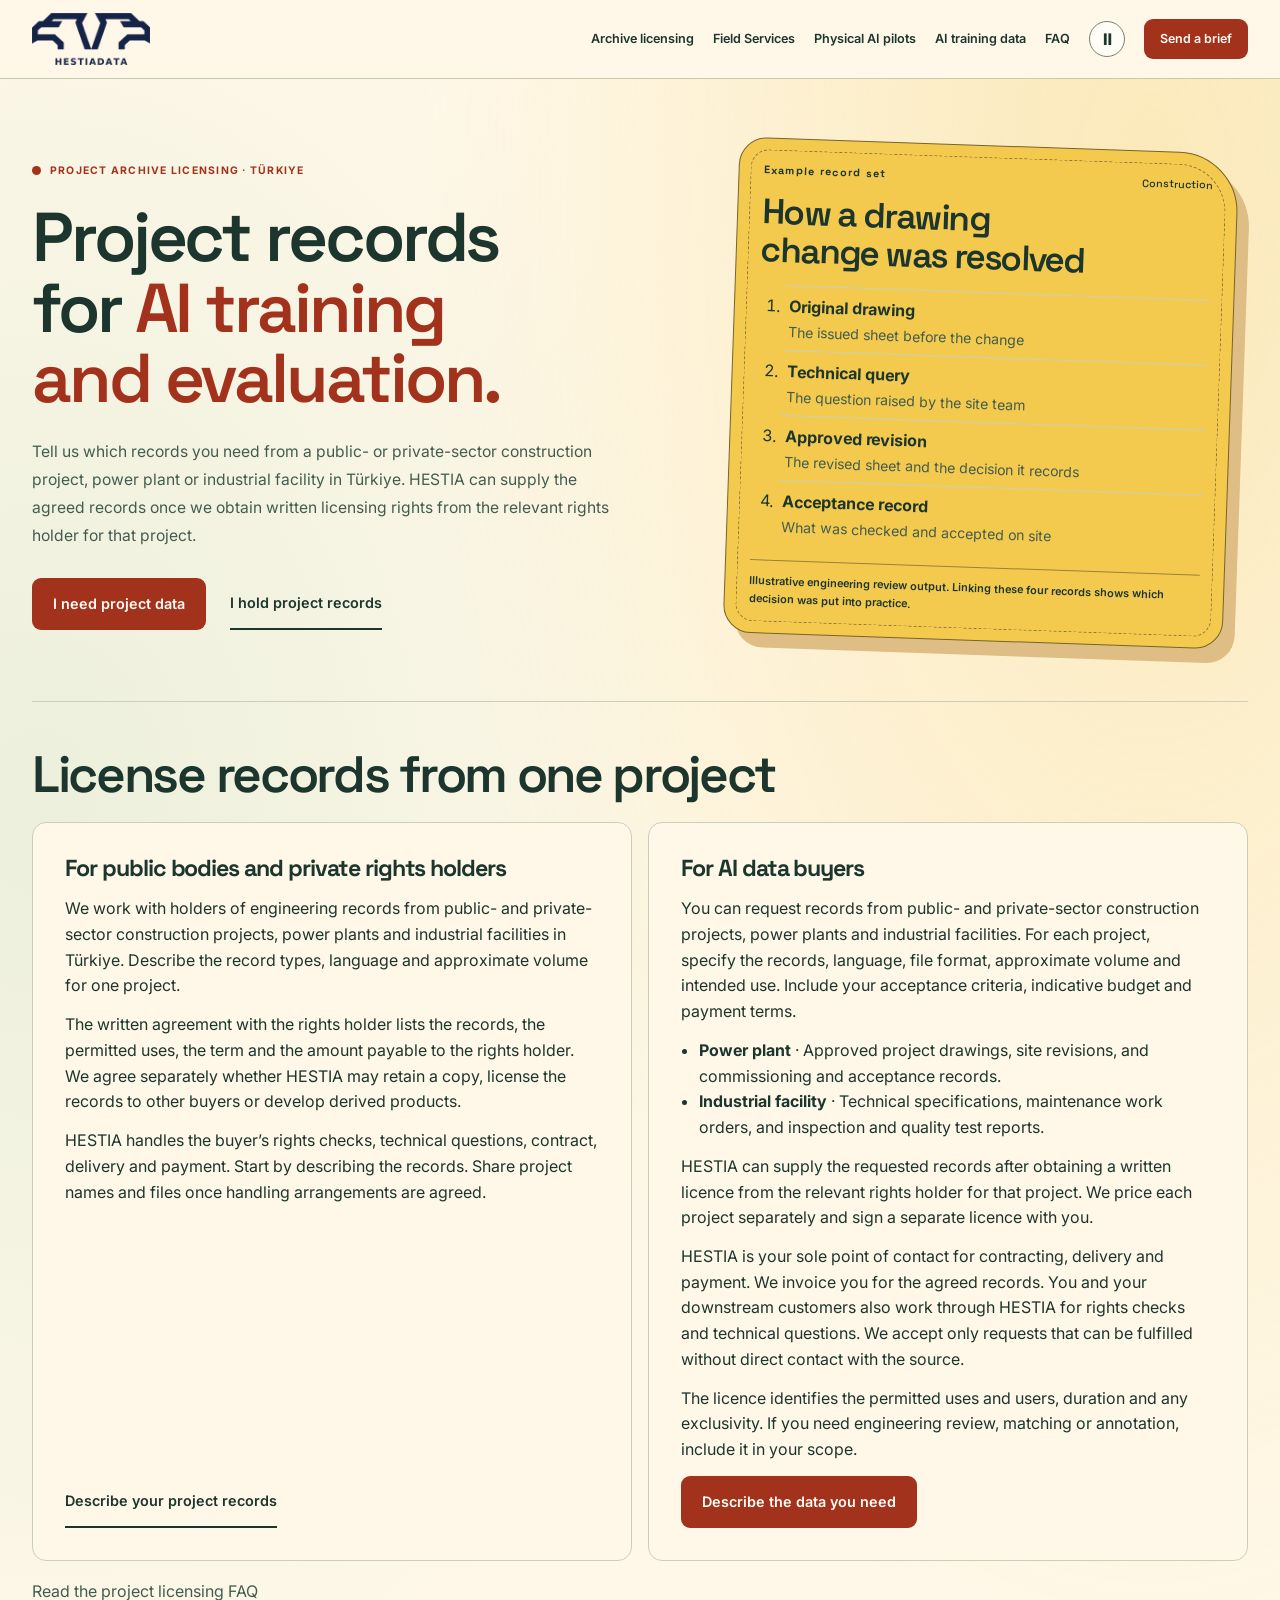
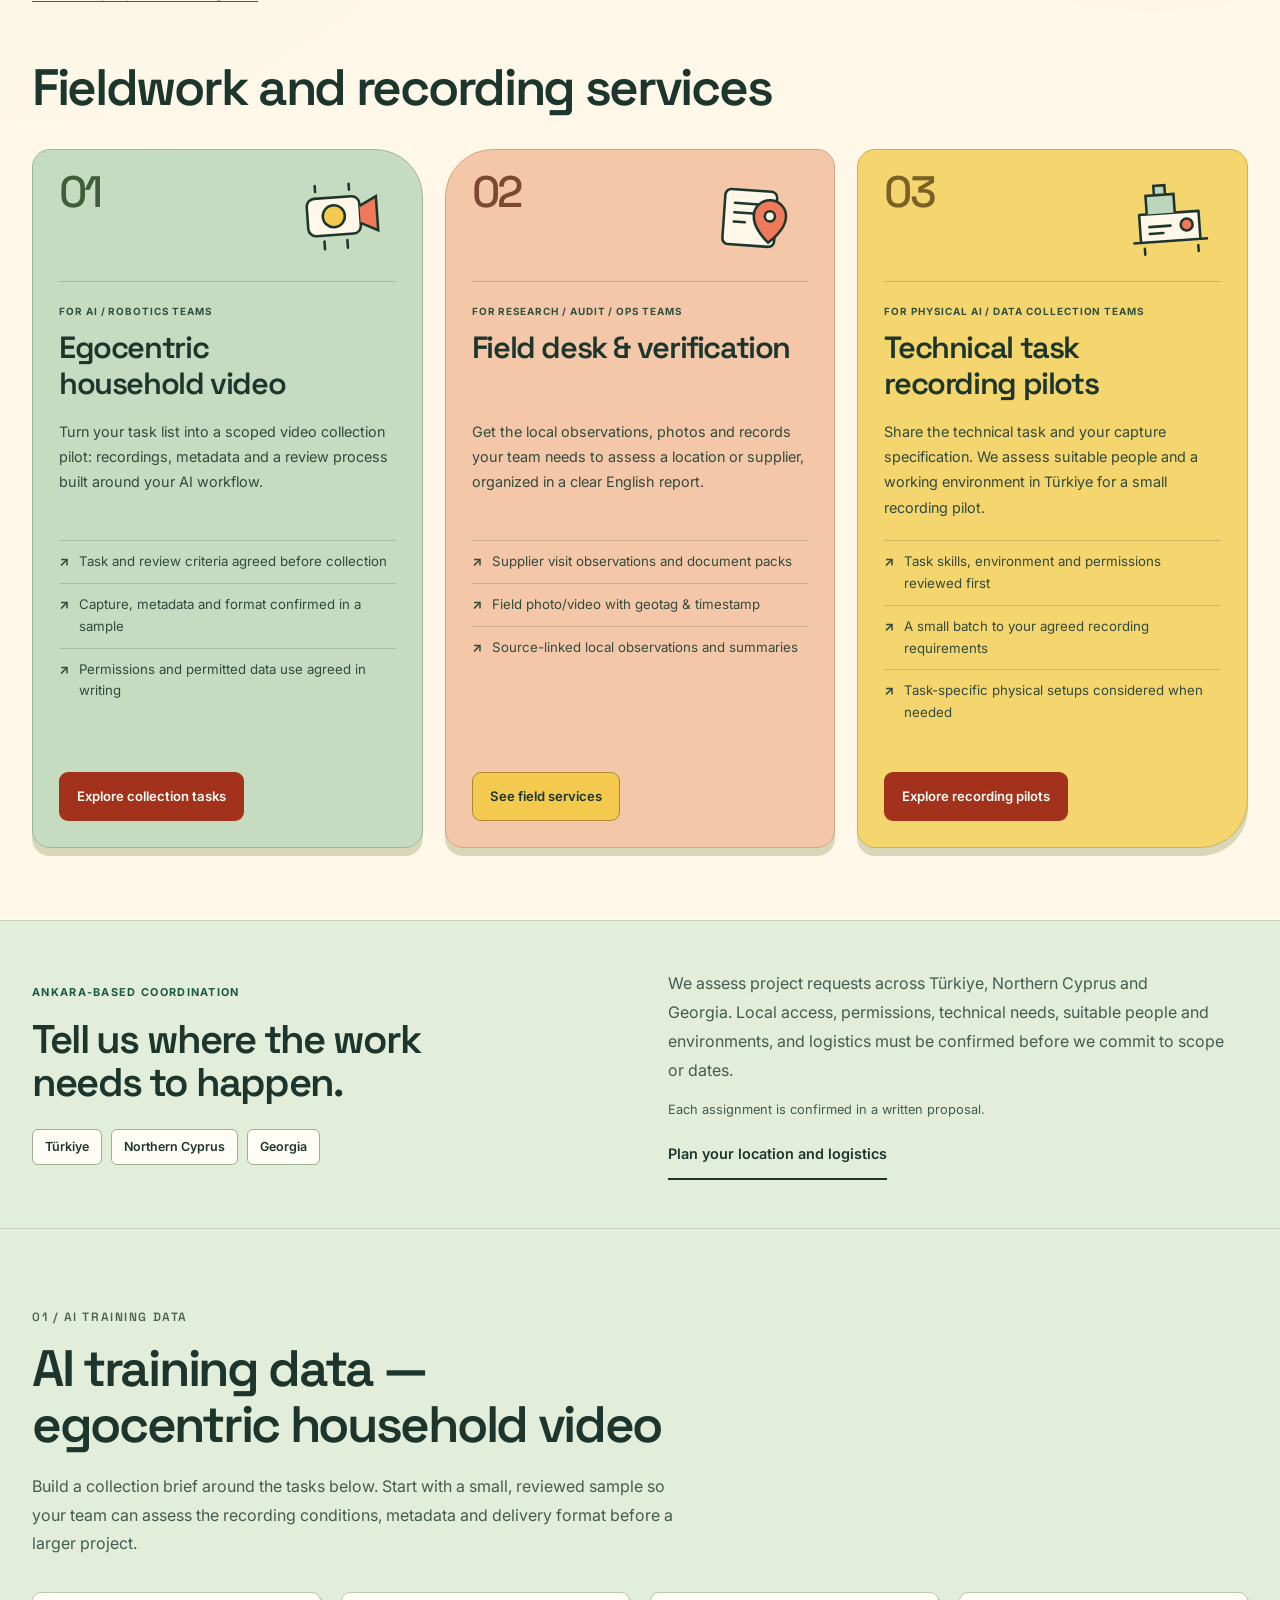
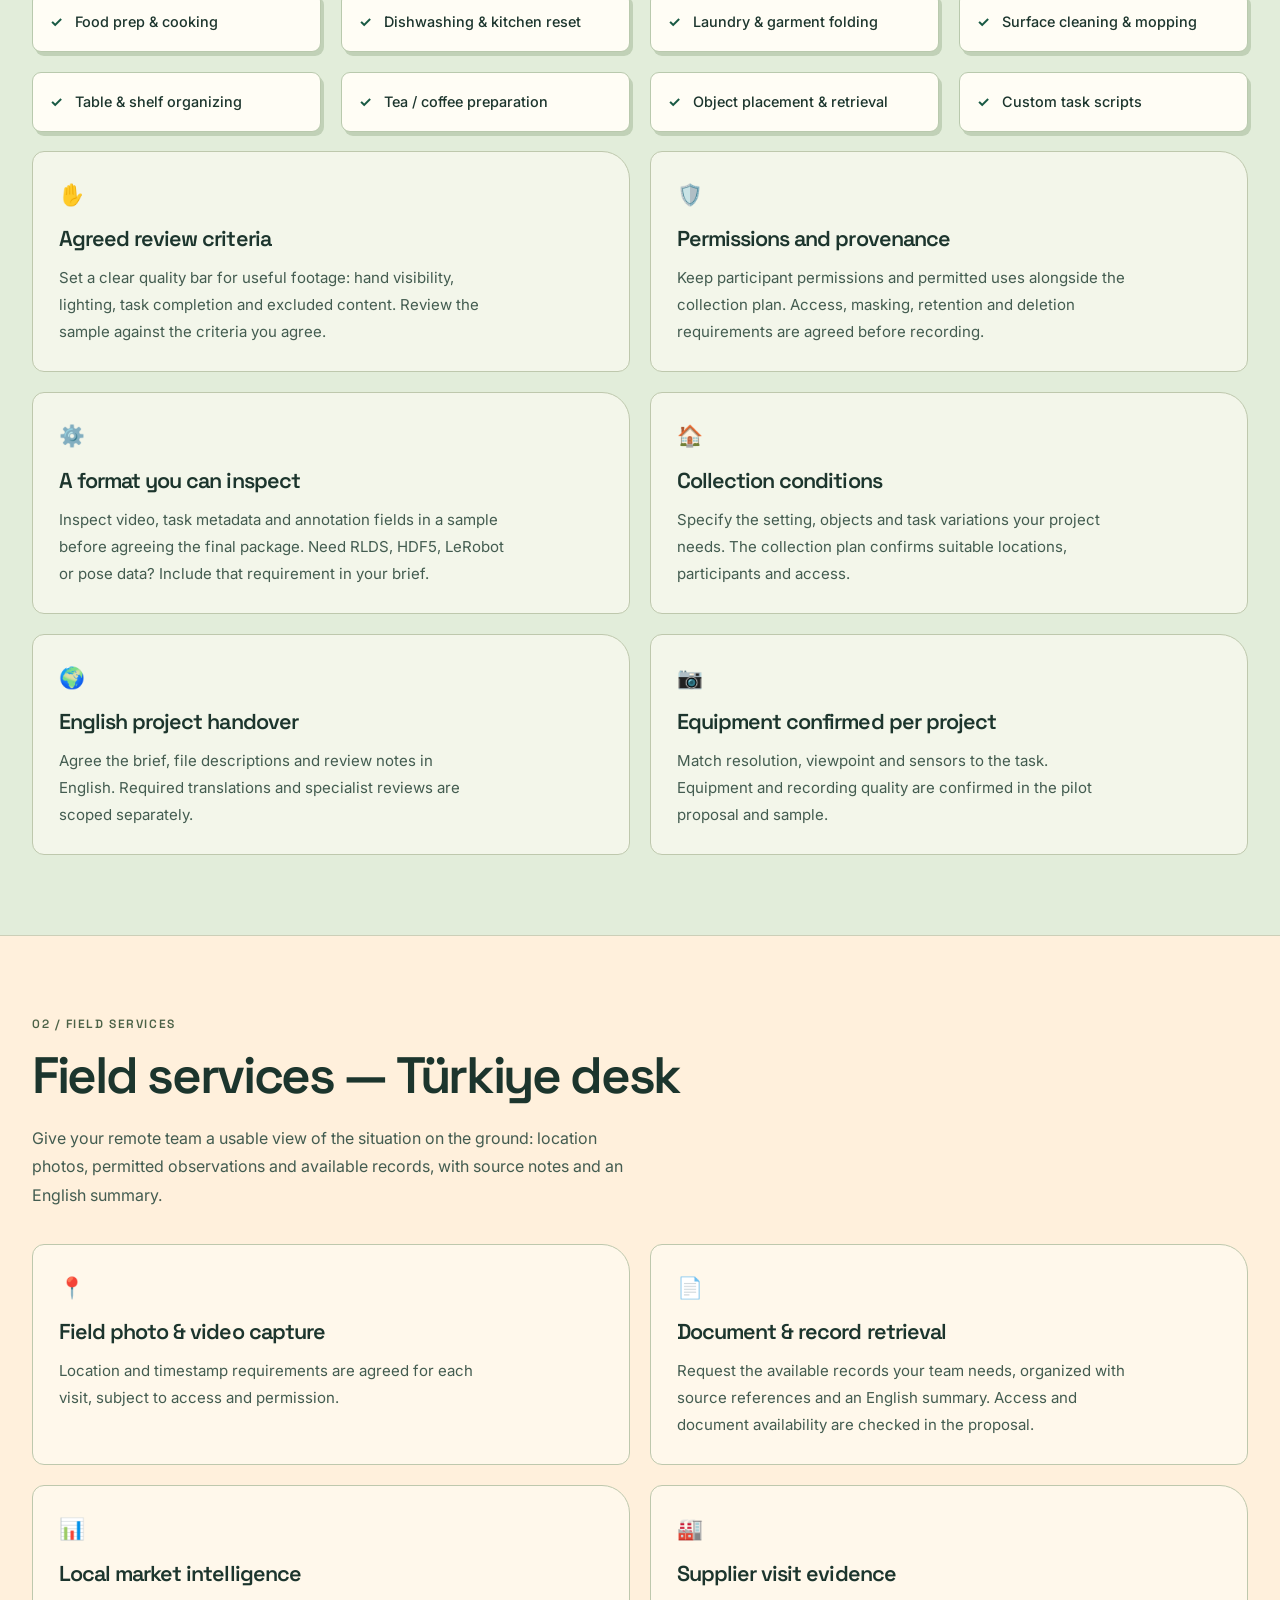
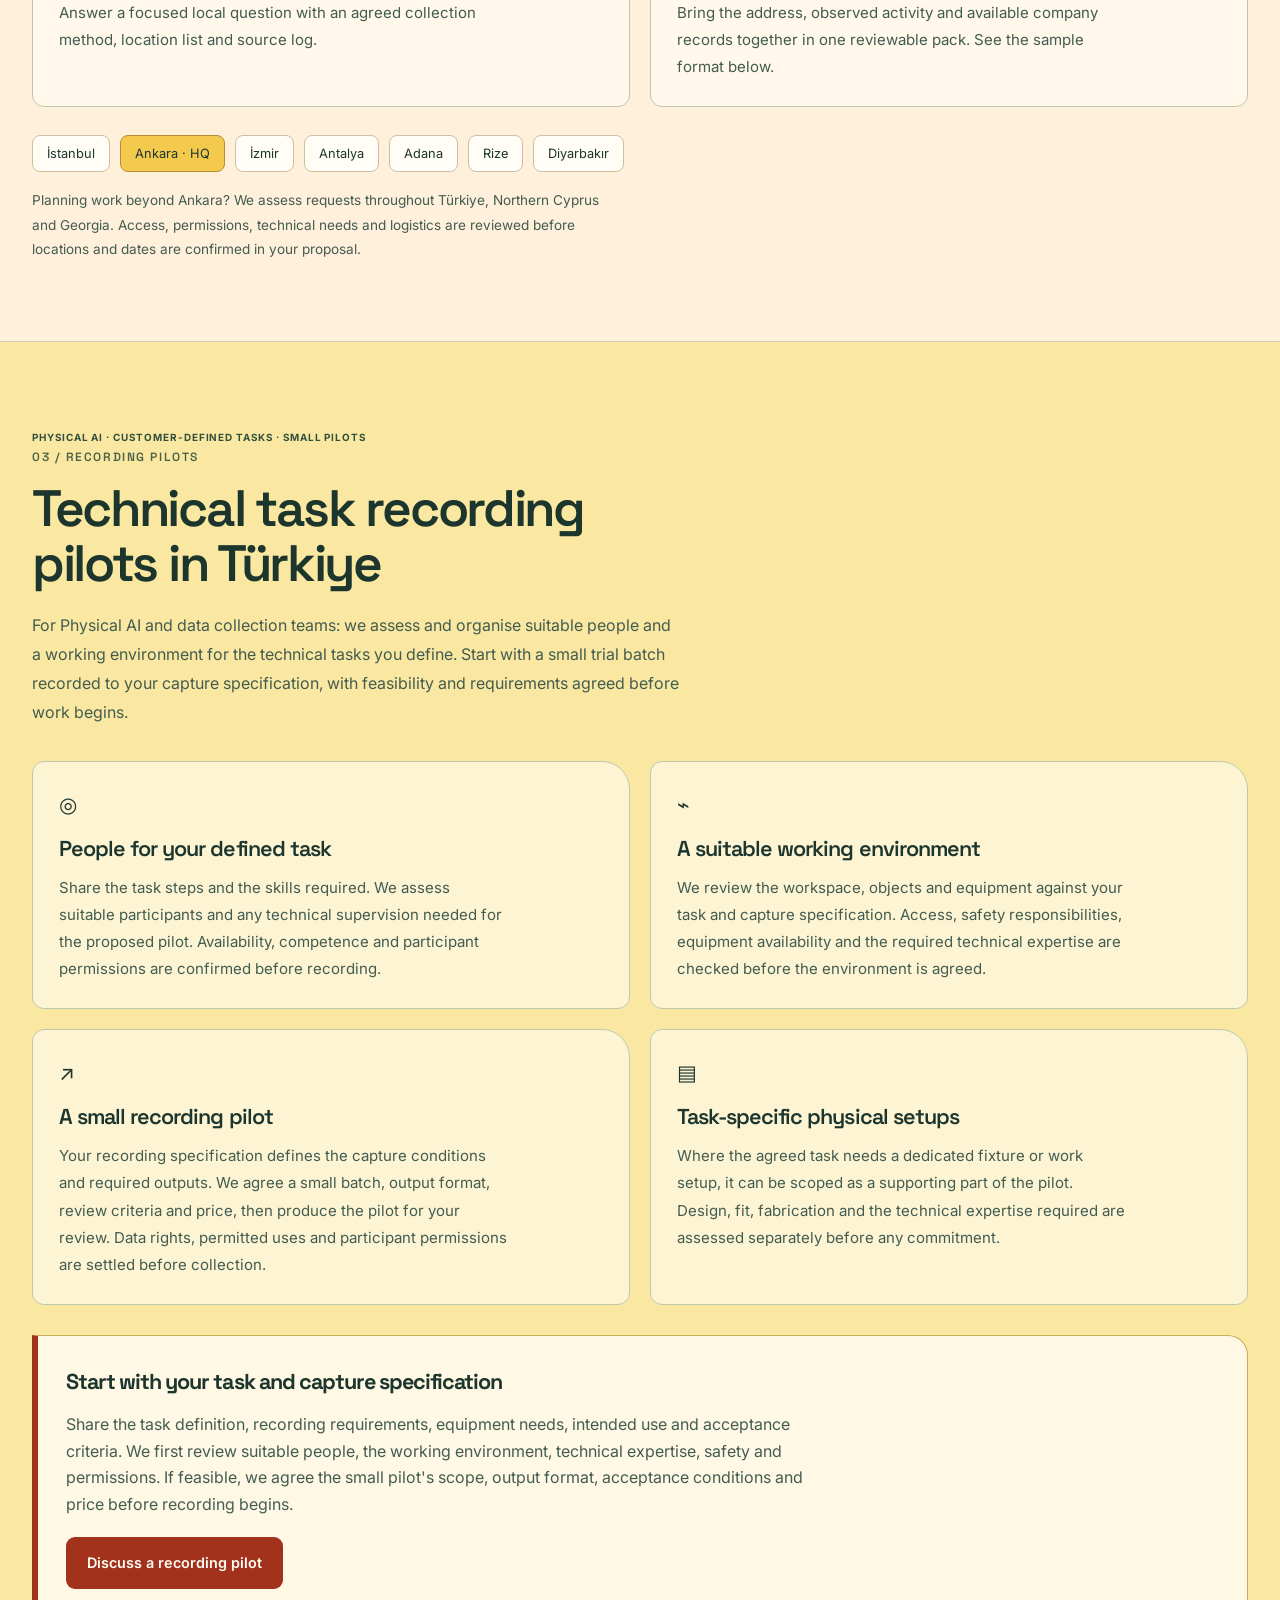
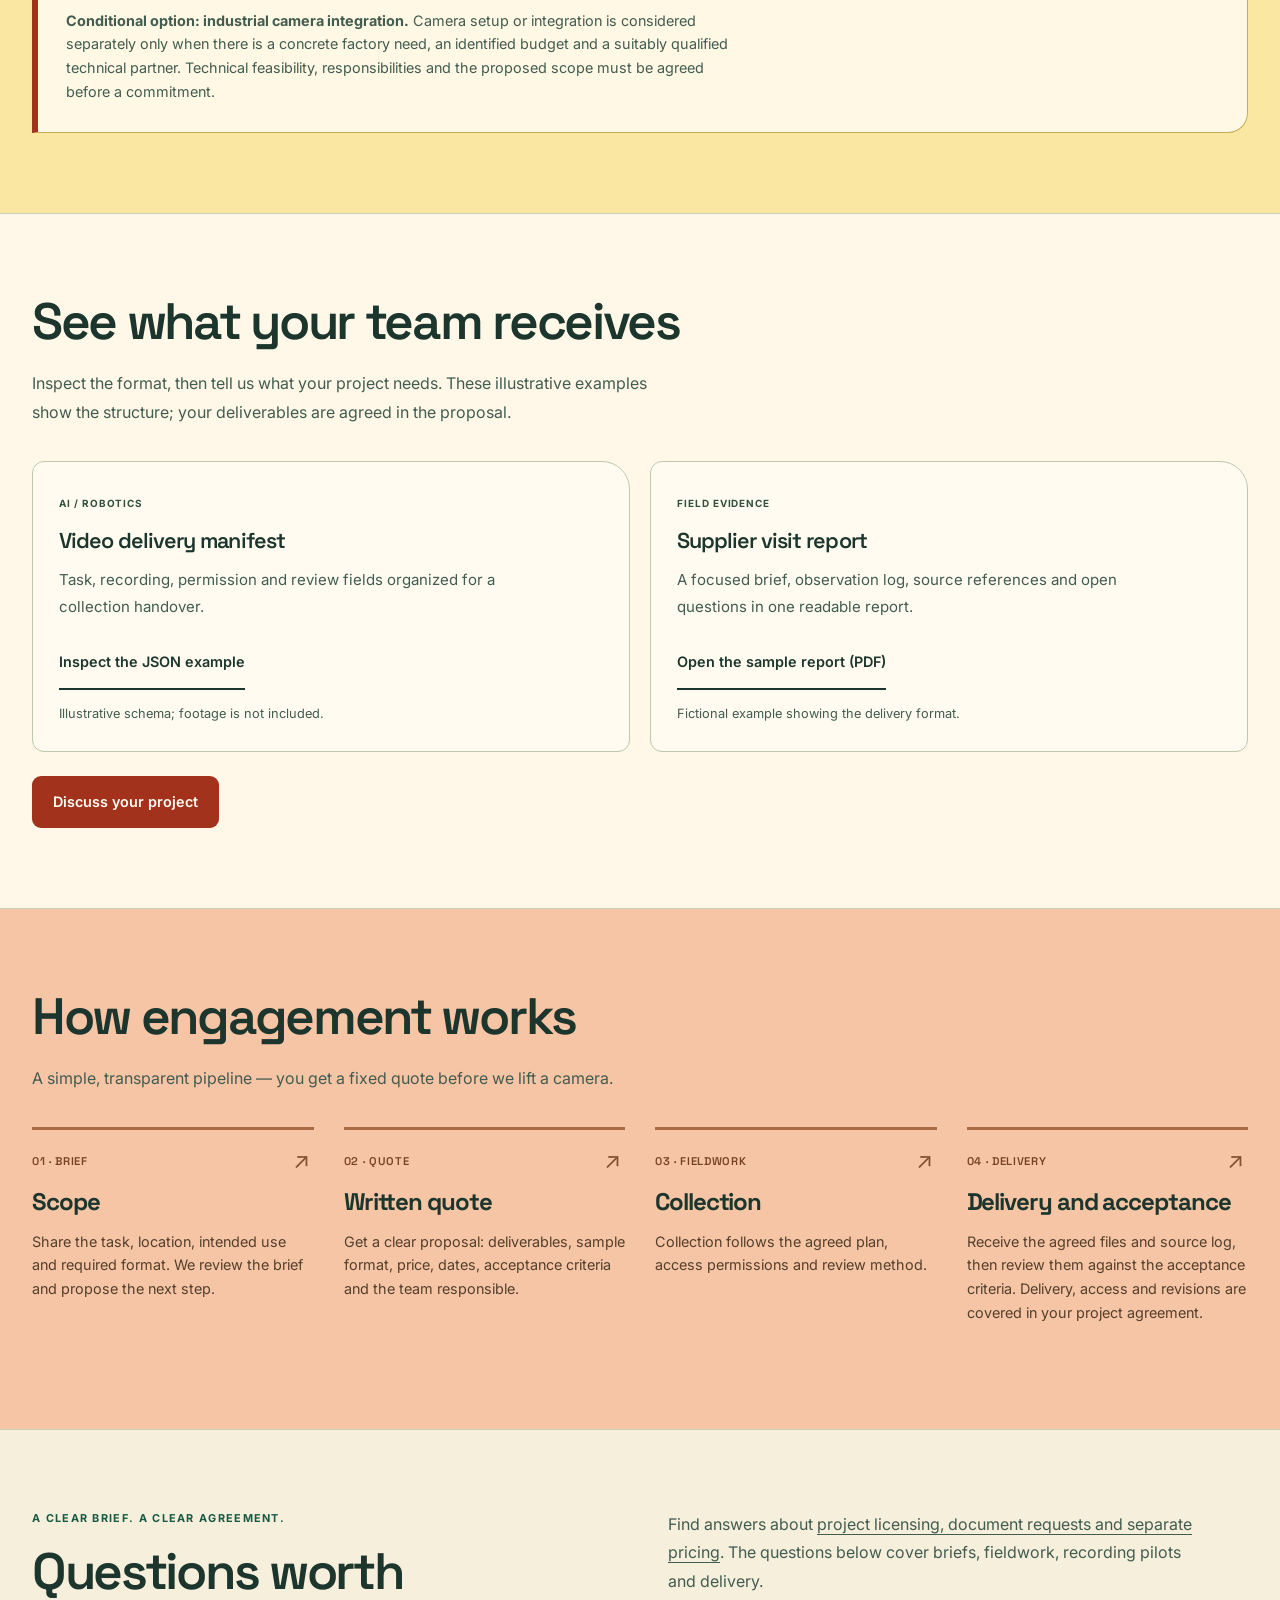
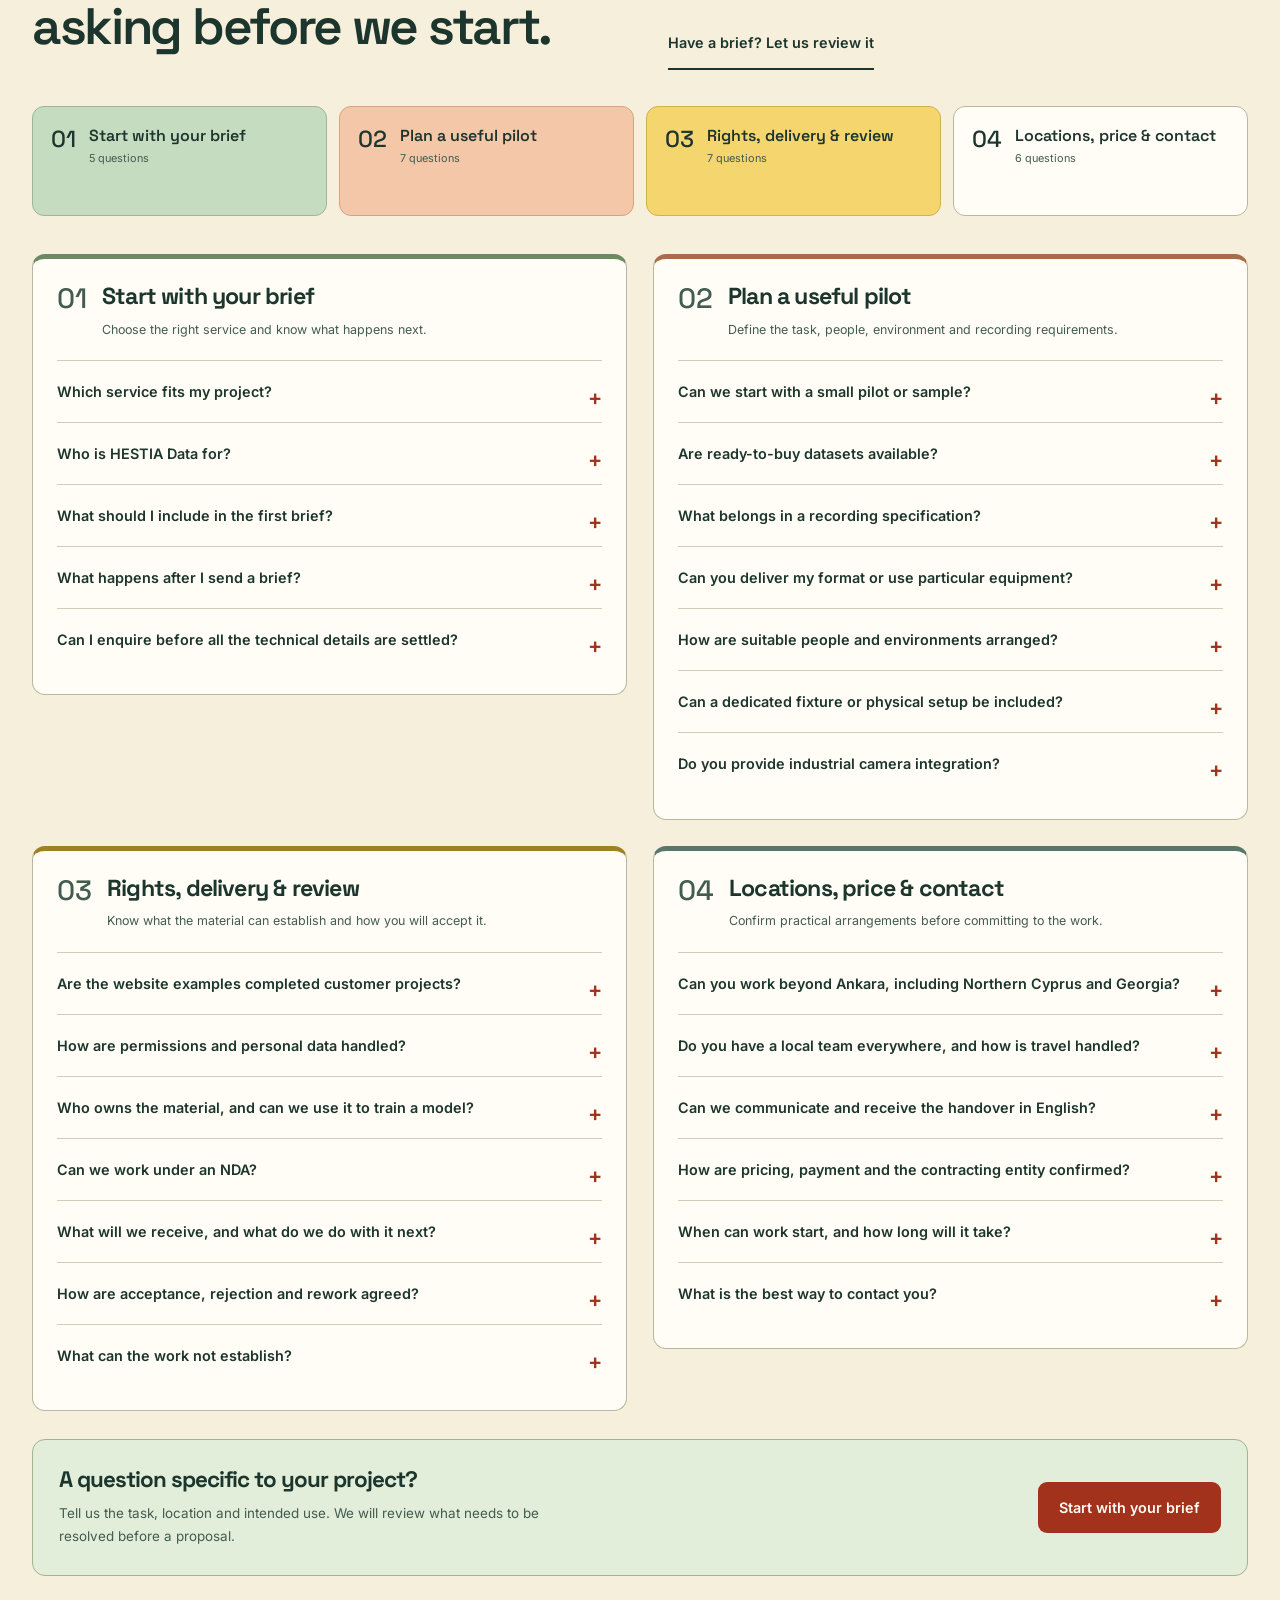
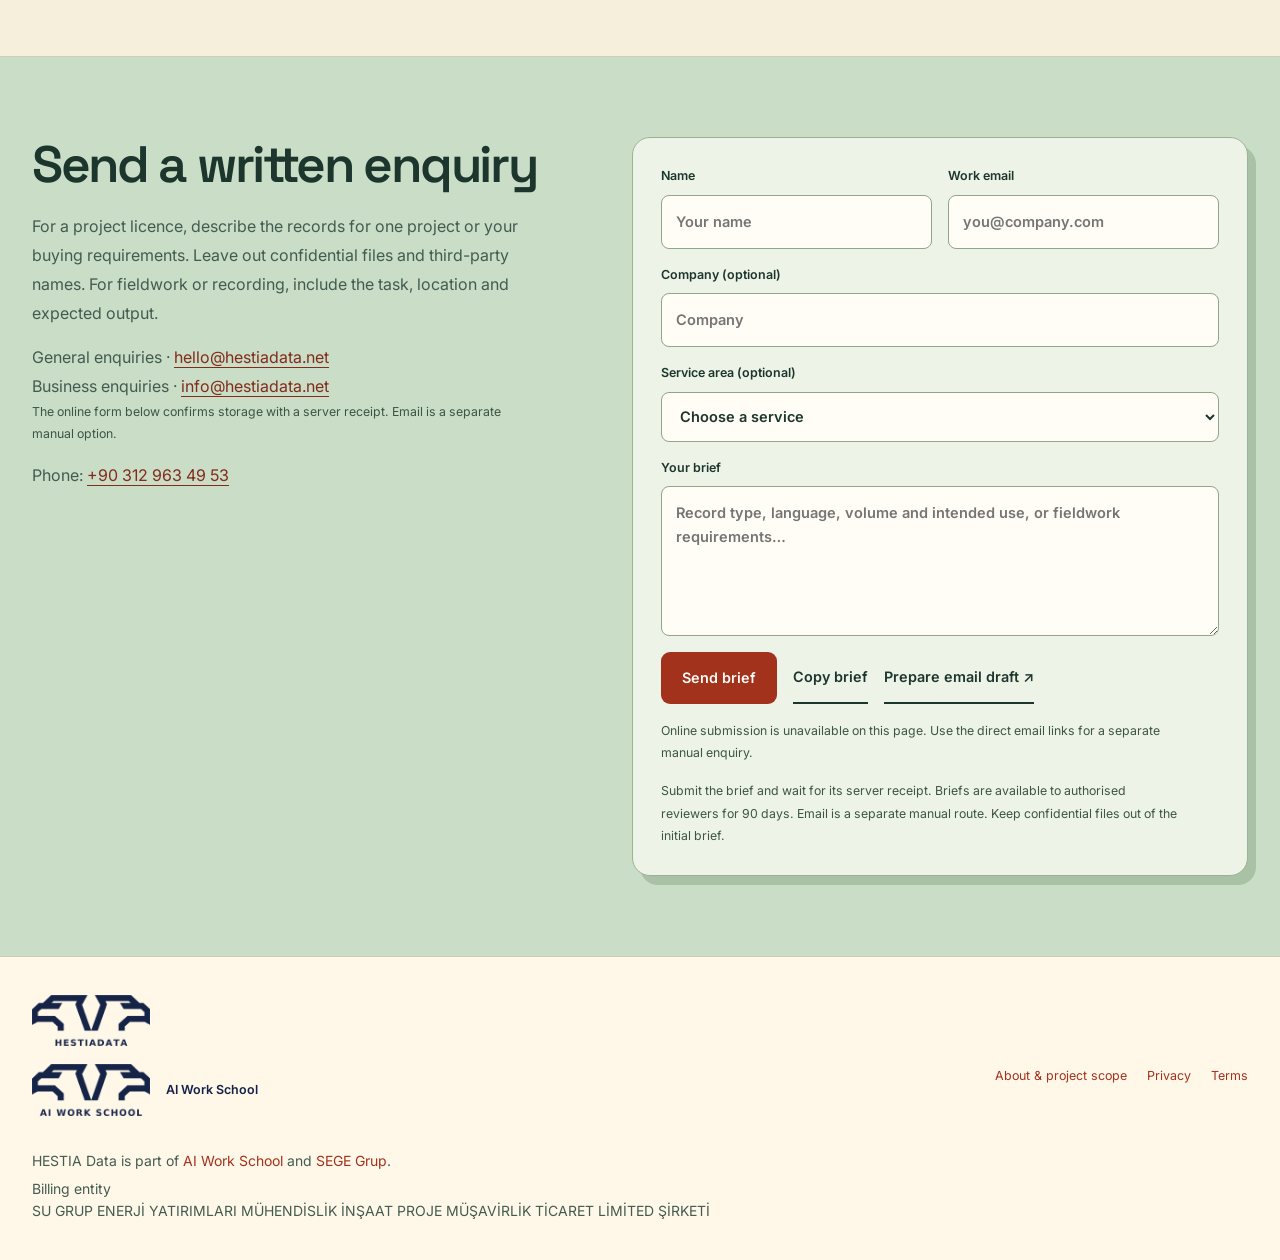
==== index.html @ e5283382 "Make the homepage licensing and form copy English" ====
<!DOCTYPE html>
<html lang="en">
<head>
<meta charset="UTF-8">
<meta name="viewport" content="width=device-width, initial-scale=1.0">
<title>Engineering Project Records in Türkiye | HESTIA Data</title>
<meta name="description" content="Request engineering records from public and private construction projects, power plants and industrial facilities in Türkiye. HESTIA Data secures written rights for each project.">
<link rel="canonical" href="https://hestiadata.net/">
<meta property="og:type" content="website">
<meta property="og:url" content="https://hestiadata.net/">
<meta property="og:title" content="Engineering Project Records in Türkiye | HESTIA Data">
<meta property="og:description" content="Request engineering records from public and private construction projects, power plants and industrial facilities in Türkiye. HESTIA Data secures written rights for each project.">
<script type="application/ld+json">{"@context":"https://schema.org","@graph":[{"@type":"Organization","@id":"https://hestiadata.net/#org","name":"HESTIA Data","url":"https://hestiadata.net/","email":"hello@hestiadata.net","description":"Ankara-based provider of project-specific data licences, field services and data collection."},{"@type":"WebSite","@id":"https://hestiadata.net/#site","url":"https://hestiadata.net/","name":"HESTIA Data","publisher":{"@id":"https://hestiadata.net/#org"}},{"@type":"Service","@id":"https://hestiadata.net/#service-data","name":"Egocentric household video data collection","provider":{"@id":"https://hestiadata.net/#org"},"areaServed":"Türkiye","description":"Custom collection scope for first-person household video. Permissions, equipment, sample format, review criteria, price and delivery are agreed per project."},{"@type":"Service","@id":"https://hestiadata.net/#service-field","name":"Field capture, document retrieval and supplier verification","provider":{"@id":"https://hestiadata.net/#org"},"areaServed":"Türkiye","description":"Scoped field photo and video observations, accessible record retrieval and English source summaries. Location access and deliverables are confirmed per project."},{"@type":"Service","@id":"https://hestiadata.net/#service-physical-ai","name":"Technical task recording pilots for Physical AI","provider":{"@id":"https://hestiadata.net/#org"},"areaServed":"Türkiye","description":"Project-based coordination in Türkiye of suitable people and a working environment for customer-defined technical tasks, followed by a small recording pilot against the customer capture specification. Skills, equipment, technical expertise, participant permissions and data rights are reviewed before agreeing scope, output format, acceptance criteria and price. Task-specific physical setups are supporting options; industrial camera integration is considered separately only with a concrete factory need, budget and a suitably qualified technical partner."},{"@type":"WebPage","@id":"https://hestiadata.net/#page","url":"https://hestiadata.net/","name":"Engineering Project Records in Türkiye | HESTIA Data","about":{"@id":"https://hestiadata.net/#org"},"inLanguage":"en"},{"@type":"Service","@id":"https://hestiadata.net/#archive-licensing","name":"Project-specific licensing of engineering records","provider":{"@id":"https://hestiadata.net/#org"},"description":"HESTIA obtains written rights for specified project records and licenses them directly to buyers. HESTIA handles rights checks, delivery and payment."}]}</script>
<link rel="preconnect" href="https://fonts.googleapis.com">
<link rel="preconnect" href="https://fonts.gstatic.com" crossorigin="">
<link href="https://fonts.googleapis.com/css2?family=Space+Grotesk:wght@400;500;600;700&amp;family=Inter:wght@400;500;600&amp;display=swap" rel="stylesheet">
<link rel="icon" type="image/png" href="/assets/brand/ai-work-school-mark-14825910.png" sizes="any">
<link rel="icon" type="image/png" href="/assets/brand/hestiadata-eagle-white.png" media="(prefers-color-scheme: dark)" sizes="any">
<style>

:root{--bg:#fff8e9;--paper:#fffdf5;--ink:#1c352d;--muted:#435c50;--accent:#a3321d;--coral:#ef795b;--gold:#f3ca4d;--sage:#bed5bd;--line:#cccfb8;--green:#185943;--am:#f3ca4d;--bg2:#fffdf5;--panel:#fffdf5}
*{box-sizing:border-box;margin:0;padding:0}[hidden]{display:none!important}html{scroll-behavior:smooth;scroll-padding-top:110px}body{font-family:Inter,-apple-system,BlinkMacSystemFont,sans-serif;line-height:1.65;background:var(--bg);color:var(--ink);-webkit-font-smoothing:antialiased}h1,h2,h3,.sg{font-family:"Space Grotesk",Inter,sans-serif;letter-spacing:-.045em;text-wrap:balance}p{text-wrap:pretty}a{color:inherit;text-underline-offset:4px}button,input,textarea,select{font:inherit}::selection{background:var(--gold);color:var(--ink)}
.wrap{max-width:1280px;margin-inline:auto;padding-inline:32px}.sr-only{position:absolute;width:1px;height:1px;padding:0;margin:-1px;overflow:hidden;clip:rect(0,0,0,0);white-space:nowrap;border:0}.skip{position:fixed;z-index:80;left:16px;top:-100px;padding:12px 18px;background:var(--ink);color:white}.skip:focus{top:12px}a:focus-visible,button:focus-visible,summary:focus-visible,input:focus-visible,textarea:focus-visible,select:focus-visible{outline:3px solid #185943;outline-offset:5px}
header{position:sticky;top:0;z-index:60;background:#fff8e9;border-bottom:1px solid #c6c9ad}.nav{display:flex;align-items:center;justify-content:space-between;gap:24px;min-height:78px;position:relative}.logo{display:flex;align-items:center;gap:10px;white-space:nowrap;color:var(--ink);font:700 1.15rem "Space Grotesk",sans-serif;letter-spacing:-.04em;text-decoration:none}.logo-mark,.aws-brand i{display:inline-grid;place-items:center;flex-shrink:0;width:32px;height:32px;border-radius:9px;background:var(--coral);color:#3c241d;font:800 17px system-ui;font-style:normal;box-shadow:2px 3px 0 #d3b08c}.nav-links{display:flex;align-items:center;gap:19px}.nav-links>a{font-size:.79rem;font-weight:600;text-decoration:none}.nav-links>a:hover{color:var(--accent)}
.btn{display:inline-flex;align-items:center;justify-content:center;min-height:48px;padding:13px 20px;border:1px solid transparent;border-radius:9px;background:var(--accent);color:var(--paper);font-size:.9rem;font-weight:600;text-decoration:none;cursor:pointer;transition:transform .22s,box-shadow .22s,background .22s}.btn:hover{transform:translateY(-3px);box-shadow:0 5px 0 #d4ad8f;background:#812b1c}.btn:active{transform:translateY(0);box-shadow:none}.btn.ghost{background:transparent;color:var(--ink);padding-inline:0;border:0;border-bottom:2px solid var(--ink);border-radius:0}.btn.ghost:hover{background:transparent;color:var(--accent);box-shadow:none}.btn.am{background:var(--gold);color:var(--ink);border-color:#ac8831}.btn.am:hover{background:#e7bb35}.nav-links .btn{min-height:40px;padding:8px 15px;font-size:.78rem}.motion-toggle{display:inline-grid;place-items:center;width:36px;height:36px;flex-shrink:0;border:1px solid #76816b;border-radius:50%;color:var(--ink);background:var(--paper);font-weight:800;cursor:pointer}.motion-toggle:hover{background:var(--gold)}.motion-toggle:disabled{cursor:default;opacity:.7}
.hero{padding:54px 32px 72px;background:radial-gradient(ellipse at 90% 5%,#f5d27266,transparent 45%),radial-gradient(ellipse at 3% 30%,#c6dec455,transparent 40%);border-top:0}.hero-intro{display:grid;grid-template-columns:1.18fr 1fr;gap:54px;align-items:center}.pill{display:inline-flex;align-items:center;gap:9px;max-width:44ch;font-size:.65rem;letter-spacing:.12em;text-transform:uppercase;font-weight:700;color:var(--accent)}.pill:before{content:"";width:9px;height:9px;flex-shrink:0;border-radius:50%;background:var(--accent)}h1{font-size:clamp(3rem,5.4vw,4.8rem);font-weight:600;line-height:1.02;max-width:15ch;margin:20px 0 24px}h1 span{color:var(--accent)}h1 .unbroken{color:var(--ink);white-space:nowrap}.lead{max-width:60ch;font-size:.98rem;line-height:1.8;color:var(--muted)}.cta{display:flex;align-items:center;flex-wrap:wrap;gap:24px;margin-top:28px}
.work-map{position:relative;isolation:isolate;max-width:500px;width:100%;margin:12px auto;background:var(--gold);border:1.5px solid #79632c;border-radius:28px 60px 28px 28px;padding:24px;box-shadow:12px 14px 0 #debe85;transform:rotate(2deg)}.work-map:before{content:"";position:absolute;inset:11px;border:1px dashed #8e783f;border-radius:18px 48px 18px 18px;pointer-events:none}.map-heading{position:relative;font:700 .67rem "Space Grotesk",sans-serif;letter-spacing:.12em;display:flex;justify-content:space-between;gap:12px;margin-bottom:16px}.map-heading span:last-child{font-weight:500;letter-spacing:0}.map-canvas{position:relative;min-height:296px;display:grid;grid-template-columns:1fr 1fr;gap:12px;align-items:center;padding:8px 0}.map-ticket{position:relative;z-index:2;border:1.5px solid var(--ink);border-radius:12px;background:var(--paper);padding:16px;box-shadow:4px 5px 0 #bc9d45;transform-origin:center}.map-ticket svg{display:block;width:100%;height:69px;color:var(--ink);margin-bottom:10px}.map-ticket b{display:block;font:600 1rem "Space Grotesk",sans-serif;letter-spacing:-.03em}.map-ticket small{font-size:.65rem;color:var(--muted)}.map-ticket.capture{background:#d9e9d2;animation:ticket-sway 5.5s ease-in-out infinite}.map-ticket.field{background:#f9c5a8;animation:ticket-sway 5.5s 1s ease-in-out infinite}.map-ticket.pilot{grid-column:1/-1;display:flex;align-items:center;gap:20px;background:#fffaf0;animation:ticket-sway 5.5s 2s ease-in-out infinite}.map-ticket.pilot svg{width:88px;flex-shrink:0;height:56px;margin:0}.map-connector{position:absolute;inset:20px 0;width:100%;height:220px;z-index:1;color:#715a25}.map-dot{position:absolute;z-index:3;width:12px;height:12px;border:2px solid var(--ink);border-radius:50%;background:#ed7356;left:calc(50% - 6px);top:44%;animation:brief-travel 4s cubic-bezier(.65,0,.35,1) infinite}.map-caption{position:relative;margin-top:15px;padding-top:12px;border-top:1px solid #9b813d;display:flex;justify-content:space-between;gap:12px;font-size:.68rem;font-weight:600}.map-caption span:last-child{font-weight:400}
.stats{display:grid;grid-template-columns:repeat(4,1fr);gap:0;margin-top:56px;border:1px solid #c8c6a6;border-radius:12px;background:#fffdf5b3}.stat{padding:18px 20px}.stat:not(:first-child){border-left:1px solid #c8c6a6}.stat b{display:block;font:600 1.25rem "Space Grotesk",sans-serif;letter-spacing:-.035em}.stat small{font-size:.72rem;color:var(--muted)}.split{display:grid;grid-template-columns:repeat(3,minmax(0,1fr));gap:22px;margin-top:34px}.offer{display:flex;flex-direction:column;position:relative;background:#c5dcc0;border:1px solid #9eb695;padding:26px;border-radius:18px 48px 18px 18px;box-shadow:0 8px 0 #d9d7b9;transition:transform .3s,box-shadow .3s}.offer:nth-child(2){background:#f5c7a9;border-color:#d3a485;border-radius:48px 18px 18px 18px}.offer.physical{background:#f4d56e;border-color:#d1b04f;border-radius:18px 18px 48px 18px}.offer:hover{transform:translateY(-6px);box-shadow:0 14px 0 #d9d7b9}.offer-art{height:112px;position:relative;display:flex;align-items:center;justify-content:space-between;margin:-6px 0 22px;border-bottom:1px solid #56754d55;padding-bottom:16px}.offer-art svg{width:102px;height:86px;color:var(--ink);transform:rotate(-4deg);transition:transform .4s}.offer:nth-child(2) .offer-art svg{transform:rotate(4deg)}.offer:hover .offer-art svg{transform:rotate(0) translateY(-3px)}.offer-number{align-self:flex-start;font:500 2.75rem/1 "Space Grotesk",sans-serif;letter-spacing:-.06em;color:#3d5e36}.offer:nth-child(2) .offer-number{color:#7c4930}.offer.physical .offer-number{color:#796127}.tag{font-size:.62rem;font-weight:700;letter-spacing:.095em;line-height:1.6;text-transform:uppercase;color:#304f3d}.offer h3{font-size:clamp(1.6rem,2.4vw,2rem);font-weight:600;line-height:1.15;margin:10px 0 18px;min-height:2.3em}.offer p{color:#304b3c;font-size:.9rem;line-height:1.75}.offer ul{list-style:none;margin:20px 0 18px}.offer li{position:relative;border-top:1px solid #52734d44;padding:10px 0 10px 20px;font-size:.83rem;color:#304b3c}.offer li:before{content:"↗";position:absolute;left:0;font-weight:700}.offer p:last-child{margin-top:auto!important;padding-top:20px}.offer .btn{min-height:46px;font-size:.82rem;padding:12px 17px}
section{position:relative;padding:80px 0;border-top:1px solid var(--line)}h2{font-size:clamp(2.05rem,4.3vw,3.2rem);line-height:1.08;font-weight:600;max-width:26ch;margin-bottom:20px}.sub{max-width:65ch;font-size:1rem;line-height:1.8;color:var(--muted)}#ai-data{background:#e2edda}#field{background:#fff0dc}#physical-ai{background:#fae8a2}#samples{background:#fff8e9}#process{background:#f6c5a5}#faq{background:#f5efdc}#contact{background:#c9ddc7}#ai-data h2:before,#field h2:before,#physical-ai h2:before{display:block;font:600 .75rem "Space Grotesk",sans-serif;letter-spacing:.13em;margin-bottom:16px;color:#4c6247}#ai-data h2:before{content:"01 / AI TRAINING DATA"}#field h2:before{content:"02 / FIELD SERVICES"}#physical-ai h2:before{content:"03 / RECORDING PILOTS"}.grid{display:grid;gap:20px;margin-top:34px}.g2{grid-template-columns:repeat(2,minmax(0,1fr))}.g3{grid-template-columns:repeat(2,minmax(0,1fr))}.g4{grid-template-columns:repeat(4,minmax(0,1fr))}.task{display:flex;align-items:center;gap:12px;background:#fffdf5;border:1px solid #b9c9ad;border-radius:9px;padding:17px;font-weight:500;font-size:.9rem;box-shadow:3px 4px 0 #c1d1b7}.task:before{content:"✓";color:var(--green);font-weight:700}.card{padding:26px;background:#fffdf599;border:1px solid #bec8ad;border-radius:12px 28px 12px 12px}.card h3{font-size:1.35rem;font-weight:600;line-height:1.2;margin:14px 0 12px}.card p{max-width:50ch;font-size:.94rem;line-height:1.8;color:var(--muted)}.ico{font-size:1.3rem}.cities{display:flex;flex-wrap:wrap;gap:10px;margin-top:28px}.city{padding:7px 14px;background:#fffdf5;border:1px solid #cfbfa1;border-radius:8px;font-size:.8rem}.city:nth-child(2){background:var(--gold);border-color:#b58d32}.physical-scope{padding:28px;margin-top:30px;border:1px solid #c7ac59;border-left:6px solid var(--accent);background:#fff8e5;border-radius:0 20px 20px 0}.physical-scope h3{font-size:1.35rem;margin-bottom:12px}.physical-scope p{max-width:75ch;color:var(--muted)}.physical-scope .btn{margin-top:20px}.step{position:relative;border-top:3px solid #aa6a43;padding:24px 0}.step:after{content:"↗";position:absolute;right:4px;top:12px;font-size:1.4rem;color:#825333}.step .n{font:600 .7rem "Space Grotesk",sans-serif;letter-spacing:.06em;color:#774128}.step h3{font-size:1.5rem;margin:14px 0 8px}.step p{font-size:.9rem;color:#543f2c}.steps{gap:30px}details{border-top:1px solid #c8c2a7;background:transparent}summary{position:relative;cursor:pointer;padding:25px 32px 25px 0;font-size:1.05rem;font-weight:600;list-style:none}summary:after{content:"+";position:absolute;right:0;font-size:1.35rem;color:var(--accent)}details[open] summary:after{content:"−"}details p{max-width:70ch;padding:0 20px 25px 0;font-size:.95rem;line-height:1.8;color:var(--muted)}details[open]{background:#fffbef}
.contact-layout{display:grid;grid-template-columns:1fr 1.15fr;gap:64px}.contact-layout h2{max-width:16ch}form{display:grid;gap:16px;padding:28px;border:1px solid #9bb296;border-radius:18px;background:#eef3e7;box-shadow:8px 9px 0 #a9c1a5;min-width:0}.row{display:grid;grid-template-columns:1fr 1fr;gap:16px}label{display:grid;gap:8px;font-size:.78rem;font-weight:600;min-width:0}input,textarea,select{width:100%;min-width:0;border:1px solid #8fa68a;border-radius:8px;padding:14px;background:var(--paper);color:var(--ink);font-size:.91rem}textarea{resize:vertical}select{min-height:48px}.hero-actions{display:flex;gap:16px;align-items:center;flex-wrap:wrap}.form-note{font-size:.77rem;line-height:1.8;color:#3c5643;max-width:65ch}#contact a{color:#842b1b!important;overflow-wrap:anywhere}#contact .btn{color:var(--paper)!important}#contact .btn.ghost{color:var(--ink)!important}footer{border-top:1px solid var(--line);padding:38px 0;background:var(--bg);font-size:.78rem;line-height:2;color:var(--muted)}.footer-layout{display:flex;justify-content:space-between;gap:28px;flex-wrap:wrap}.aws-brand{display:inline-flex;align-items:center;gap:10px;font-weight:600;color:var(--ink);text-decoration:none;margin-bottom:14px}.footer-links{display:flex;gap:20px;flex-wrap:wrap}.footer-links a,footer a{color:var(--accent);text-decoration:none}footer a:hover{text-decoration:underline}
@keyframes illustration-nod{0%,100%{transform:rotate(-4deg) translateY(0)}50%{transform:rotate(4deg) translateY(-6px)}}.offer-art svg{animation:illustration-nod 6s ease-in-out infinite;animation-delay:-1s}.offer:nth-child(2) .offer-art svg{animation-delay:-3s}.offer.physical .offer-art svg{animation-delay:-5s}
@keyframes ticket-sway{0%,100%{transform:translateY(0) rotate(-1deg)}50%{transform:translateY(-7px) rotate(1deg)}}@keyframes brief-travel{0%,10%{opacity:0;transform:translateY(-55px) scale(.6)}25%,75%{opacity:1}90%,100%{opacity:0;transform:translateY(90px) scale(1)}}@keyframes content-arrive{from{opacity:0;transform:translateY(18px)}to{opacity:1;transform:translateY(0)}}.motion-enter{animation:content-arrive .65s cubic-bezier(.2,.7,.2,1) both}html[data-motion="paused"] *{animation-play-state:paused!important}html[data-motion="paused"] .motion-enter{animation:none!important}html[data-motion="paused"]{scroll-behavior:auto}
@media(min-width:901px){.offer>p:not(:last-child){min-height:7em}}
@media(max-width:1100px){.hero-intro{gap:32px}.wrap{padding-inline:24px}.nav-links{gap:13px}.nav-links>a{font-size:.73rem}.offer{padding:24px}.offer h3{font-size:1.65rem}.contact-layout{gap:36px}}
@media(max-width:950px){.hero-intro{grid-template-columns:1fr 1fr;gap:28px}h1{font-size:3.3rem}.work-map{padding:21px;box-shadow:8px 9px 0 #debe85}.map-canvas{gap:9px}.map-ticket{padding:12px}.map-ticket b{font-size:.86rem}.map-ticket small{font-size:.6rem}.map-heading{font-size:.56rem}.map-caption{font-size:.6rem}.split{gap:16px}.offer{padding:22px}.offer h3{font-size:1.5rem}.offer .tag{font-size:.56rem}.offer-art svg{width:80px}.g4{grid-template-columns:repeat(2,minmax(0,1fr))}.contact-layout{grid-template-columns:1fr}.contact-layout h2{max-width:22ch}form{max-width:680px}.nav{padding-block:14px 10px;flex-wrap:wrap;gap:10px}.nav-links{width:100%;flex-wrap:wrap;gap:7px 18px}.nav-links>a{min-height:30px;display:flex;align-items:center;font-size:.74rem}.nav-links>.btn{position:absolute;top:14px;right:24px;min-height:36px;padding:7px 12px}.motion-toggle{position:absolute;right:138px;top:14px}.hero{padding-top:38px}html{scroll-padding-top:155px}}
@media(max-width:900px){.split{grid-template-columns:1fr}.offer h3{min-height:0}}
@media(max-width:760px){.hero-intro{grid-template-columns:1fr;gap:22px}.hero-copy{display:contents}.hero-copy .pill{order:0}.hero-copy h1{order:1;margin:0}.work-map{order:2}.hero-copy .lead{order:3}.hero-copy .cta{order:4;margin-top:0}.hero-copy{max-width:640px}h1{font-size:clamp(2.75rem,8vw,4.1rem);max-width:17ch}.work-map{max-width:450px;margin:12px auto 0;transform:rotate(1deg)}.map-canvas{min-height:270px}.map-ticket b{font-size:1rem}.map-ticket small{font-size:.67rem}.map-heading{font-size:.66rem}.map-caption{font-size:.66rem}.hero{padding-bottom:56px}.stats{grid-template-columns:repeat(2,minmax(0,1fr));margin-top:36px}.stat{padding:16px}.stat:nth-child(3){border-left:0;border-top:1px solid #c8c6a6}.stat:nth-child(4){border-top:1px solid #c8c6a6}.stat b{font-size:1.22rem}.split{grid-template-columns:1fr;gap:26px;margin-top:30px}.offer{padding:26px}.offer h3{font-size:2rem;min-height:0}.offer-art{height:104px;margin-bottom:18px}.offer-art svg{width:106px}.offer .tag{font-size:.64rem}.offer p{font-size:.94rem}.offer li{font-size:.88rem}.offer .btn{font-size:.85rem}.g2,.g3{grid-template-columns:1fr}.card{padding:24px}.grid{gap:16px}.step h3{font-size:1.35rem}.step p{font-size:.86rem}section{padding:58px 0}.physical-scope{padding:22px}.contact-layout{gap:28px}form{padding:22px;box-shadow:5px 6px 0 #a9c1a5}}
@media(max-width:420px){.wrap{padding-inline:20px}.logo{font-size:1rem;gap:8px}.logo-mark{width:28px;height:28px}.nav-links{display:grid;grid-template-columns:repeat(3,max-content);gap:5px 12px}.nav-links>a{font-size:.7rem}.nav-links>.btn{font-size:.7rem;padding:6px 9px;top:12px;right:20px}.motion-toggle{width:30px;height:30px;right:120px;top:14px}.hero{padding-top:32px}.pill{font-size:.6rem;max-width:37ch}h1{font-size:2.75rem}.lead{font-size:.94rem}.cta{gap:18px}.work-map{padding:20px 17px;border-radius:22px 40px 22px 22px;box-shadow:5px 7px 0 #debe85}.map-canvas{min-height:258px;gap:9px}.map-ticket{padding:12px}.map-ticket svg{height:55px}.map-ticket b{font-size:.82rem}.map-ticket small{font-size:.59rem}.map-ticket.pilot{gap:12px}.map-ticket.pilot svg{width:64px}.map-heading{font-size:.57rem}.map-caption{font-size:.59rem}.stat{padding:15px 12px}.stat b{font-size:1.13rem}.stat small{font-size:.67rem}.offer{padding:24px}.offer h3{font-size:1.9rem}.g4{grid-template-columns:1fr}.row{grid-template-columns:1fr}h2{font-size:2.1rem}.physical-scope{padding:20px}.contact-layout h2{max-width:18ch}form{padding:18px}.footer-links{gap:16px}}

/* Project questions and conditional regional planning */
.coverage-band{padding:48px 0;background:#e2edda}.coverage-layout{display:grid;grid-template-columns:1fr 1fr;gap:56px;align-items:center}.coverage-band h2{font-size:clamp(1.8rem,3.2vw,2.5rem);max-width:24ch}.coverage-places{display:flex;gap:9px;flex-wrap:wrap;margin-top:24px}.coverage-places span{display:inline-flex;padding:7px 12px;border:1px solid #9cb291;border-radius:6px;background:#fffdf5;font-size:.78rem;font-weight:600}.coverage-note{font-size:.8rem;color:var(--muted);margin:15px 0 8px}.faq-heading{display:grid;grid-template-columns:1fr 1fr;gap:56px;align-items:start}.faq-kicker{font-size:.68rem;font-weight:700;letter-spacing:.12em;text-transform:uppercase;color:var(--green);margin-bottom:16px}.faq-heading h2{max-width:20ch}.faq-heading .btn{margin-top:22px}.faq-topics{display:grid;grid-template-columns:repeat(4,minmax(0,1fr));gap:12px;margin:32px 0 38px}.faq-topics a{display:grid;grid-template-columns:auto 1fr;gap:3px 13px;padding:18px;border:1px solid #9eb695;border-radius:12px;background:#c5dcc0;text-decoration:none;align-content:start;min-height:110px}.faq-topics a:nth-child(2){background:#f5c7a9;border-color:#d3a485}.faq-topics a:nth-child(3){background:#f4d56e;border-color:#d1b04f}.faq-topics a:nth-child(4){background:#fffdf5;border-color:#b6b99f}.faq-topics a>span{grid-row:1/3;font:500 1.45rem/1.25 "Space Grotesk",sans-serif}.faq-topics b{font:600 1rem/1.35 "Space Grotesk",sans-serif}.faq-topics small{font-size:.68rem;color:var(--muted)}.faq-topics a:hover{border-color:var(--ink);text-decoration:underline}.faq-groups{display:grid;grid-template-columns:repeat(2,minmax(0,1fr));gap:26px;align-items:start}.faq-group{min-width:0;padding:24px;background:#fffdf5;border:1px solid #b6b99f;border-top:5px solid #6b8a61;border-radius:13px;scroll-margin-top:160px}.faq-group:nth-child(2){border-top-color:#a76d4a}.faq-group:nth-child(3){border-top-color:#9f8124}.faq-group:nth-child(4){border-top-color:#59766b}.faq-group-title{display:flex;gap:15px;padding-bottom:20px}.faq-group-title>span{font:500 1.75rem/1.1 "Space Grotesk",sans-serif;color:var(--muted)}.faq-group h3{font-size:1.45rem;line-height:1.2;letter-spacing:-.035em}.faq-group-title p{font-size:.78rem;line-height:1.7;color:var(--muted);margin-top:8px}.faq-group details{border-top:1px solid #cccfb8;border-bottom:0;border-radius:0;overflow-wrap:break-word}.faq-group summary{font-size:.9rem;line-height:1.6;padding:19px 27px 19px 0;font-weight:600}.faq-group summary:after{right:0;top:19px}.faq-group details p{font-size:.87rem;padding:0 4px 22px 0;line-height:1.8}.faq-group details[open]{background:#fff8e9}.faq-group details p a{color:var(--accent)}.faq-next{display:flex;align-items:center;justify-content:space-between;gap:24px;background:#e2edda;border:1px solid #9eb695;border-radius:13px;margin-top:28px;padding:26px}.faq-next h3{font-size:1.4rem;line-height:1.25}.faq-next p{font-size:.84rem;line-height:1.75;color:var(--muted);max-width:65ch;margin-top:8px}.faq-next .btn{flex-shrink:0}
@media(max-width:950px){.faq-heading,.coverage-layout{gap:28px}.faq-topics{grid-template-columns:repeat(2,minmax(0,1fr))}.faq-group{padding:22px}.faq-groups{gap:18px}}
@media(max-width:760px){.faq-heading,.coverage-layout,.faq-groups{grid-template-columns:1fr}.faq-heading{gap:6px}.faq-heading h2{max-width:21ch}.faq-topics{margin:26px 0;gap:10px}.faq-topics a{padding:15px;gap:3px 9px}.faq-topics b{font-size:.9rem}.faq-topics a>span{font-size:1.2rem}.coverage-band{padding:40px 0}.coverage-layout{gap:24px}.faq-next{align-items:flex-start;flex-direction:column;padding:22px}}
@media(max-width:420px){.faq-group{padding:20px 18px}.faq-group h3{font-size:1.35rem}.faq-group summary{font-size:.89rem}.faq-topics a{grid-template-columns:1fr;min-height:120px}.faq-topics a>span{grid-row:auto}.faq-topics small{font-size:.65rem}.faq-topics b{font-size:.88rem}.faq-next .btn{font-size:.82rem}.coverage-places{gap:7px}}
@media(prefers-reduced-motion:reduce){html{scroll-behavior:auto}*,*:before,*:after{animation:none!important;transition:none!important}.work-map,.offer:hover,.offer-art svg,.btn:hover,.motion-enter{transform:none!important}}


.hestia-company-footer .aws-brand {
  max-width: 100%;
  flex-wrap: wrap;
  gap: 8px 16px;
  color: #14224a;
}
.hestia-company-footer .producer-mark {
  display: block;
  max-width: 100%;
}
.hestia-company-footer .producer-mark img {
  display: block;
  width: 118px;
  height: auto;
}
.footer-company-details {margin-top: 1.25rem; font-size: .875rem; line-height: 1.55; color: var(--muted); overflow-wrap: anywhere;}
.footer-company-details p + p {margin-top: .4rem;}
.hestia-company-footer .aws-brand:focus-visible {
  outline: 3px solid currentColor;
  outline-offset: 5px;
}
@media (prefers-color-scheme: dark) {
  .hestia-company-footer {
    --bg: #172a36;
    --ink: #fff;
    --muted: #e1eaf0;
    --accent: #a6e3d0;
    --line: #496575;
  }
  .hestia-company-footer .aw-footer-brand,
  .hestia-company-footer .aws-brand {
    color: #fff;
  }
  .hestia-company-footer a:focus-visible {
    outline: 3px solid #a6e3d0;
    outline-offset: 5px;
  }
}
#archive-licensing{padding:2.8rem 0 1.6rem;margin-top:3rem}
.archive-routes{display:grid;grid-template-columns:repeat(2,minmax(0,1fr));gap:1rem}
.archive-routes article{display:flex;flex-direction:column;align-items:flex-start;gap:.85rem;background:#fff8e9;border:1px solid var(--line);border-radius:14px;padding:clamp(1.1rem,3vw,2rem)}
.archive-routes h3{font-size:1.45rem;line-height:1.2}.archive-routes p,.archive-routes ul{line-height:1.6}.archive-routes ul{padding-inline-start:1.15rem}.archive-routes .btn{margin-top:auto}
.archive-example h2{font-size:clamp(1.45rem,2.8vw,2.2rem);margin:1rem 0}
.archive-example ol{margin:0;padding:0 0 0 1.6rem}.archive-example li{padding:.45rem .3rem;border-top:1px solid var(--line)}.archive-example li span{display:block;font-size:.88rem;color:var(--muted)}
.existing-services{margin:1.8rem 0 .65rem}
@media(max-width:760px){.archive-routes{grid-template-columns:1fr}.hero-intro>.archive-example{order:5}.archive-routes article{scroll-margin-top:9rem}}
</style>
<link rel="stylesheet" href="/assets/brand/hestiadata-logo.css?v=20261120-full">
</head>
<body>
<a class="skip" href="#top">Skip to content</a>
<header>
  <div class="wrap nav">
    <a class="site-brand" href="#top" aria-label="HestiaData home"><img src="/assets/brand/hestiadata-lacivert-e83fd915.png" width="118" height="52" alt=""></a>
    <nav class="nav-links" aria-label="Main navigation">
      <a href="#archive-licensing">Archive licensing</a>
      <a href="#field">Field Services</a>
      <a href="#physical-ai">Physical AI pilots</a>
      <a href="#ai-data">AI training data</a>
      <a href="#faq">FAQ</a>
      <button class="motion-toggle" id="motion-toggle" type="button" aria-label="Pause motion" aria-pressed="false" title="Pause motion" hidden><span aria-hidden="true">Ⅱ</span><span class="sr-only">Pause motion</span></button>
      <a class="btn" href="#contact">Send a brief</a>
    </nav>
  </div>
</header>
<main>
<div class="hero wrap" id="top" tabindex="-1">
<div class="hero-intro"><div class="hero-copy">
  <span class="pill">Project archive licensing · Türkiye</span>
  <h1>Project records for <span>AI training and evaluation.</span></h1>
  <p class="lead">Tell us which records you need from a public- or private-sector construction project, power plant or industrial facility in Türkiye. HESTIA can supply the agreed records once we obtain written licensing rights from the relevant rights holder for that project.</p>
  <div class="cta">
    <a class="btn" href="#archive-buyers">I need project data</a>
    <a class="btn ghost" href="#archive-owners">I hold project records</a>
  </div>
</div>
<aside class="work-map archive-example" aria-labelledby="archive-example-title">
  <p class="map-heading"><span>Example record set</span><span>Construction</span></p>
  <h2 id="archive-example-title">How a drawing change was resolved</h2>
  <ol>
    <li><strong>Original drawing</strong><span>The issued sheet before the change</span></li>
    <li><strong>Technical query</strong><span>The question raised by the site team</span></li>
    <li><strong>Approved revision</strong><span>The revised sheet and the decision it records</span></li>
    <li><strong>Acceptance record</strong><span>What was checked and accepted on site</span></li>
  </ol>
  <p class="map-caption">Illustrative engineering review output. Linking these four records shows which decision was put into practice.</p>
</aside></div>
  <section id="archive-licensing" aria-labelledby="archive-heading">
    <h2 id="archive-heading">License records from one project</h2>
    <div class="archive-routes">
      <article id="archive-owners">
        <h3>For public bodies and private rights holders</h3>
        <p>We work with holders of engineering records from public- and private-sector construction projects, power plants and industrial facilities in Türkiye. Describe the record types, language and approximate volume for one project.</p>
        <p>The written agreement with the rights holder lists the records, the permitted uses, the term and the amount payable to the rights holder. We agree separately whether HESTIA may retain a copy, license the records to other buyers or develop derived products.</p>
        <p>HESTIA handles the buyer’s rights checks, technical questions, contract, delivery and payment. Start by describing the records. Share project names and files once handling arrangements are agreed.</p>
        <a class="btn ghost" href="#contact" data-brief-service="archive-owner">Describe your project records</a>
      </article>
      <article id="archive-buyers">
        <h3>For AI data buyers</h3>
        <p>You can request records from public- and private-sector construction projects, power plants and industrial facilities. For each project, specify the records, language, file format, approximate volume and intended use. Include your acceptance criteria, indicative budget and payment terms.</p>
        <ul>
          <li><strong>Power plant</strong> · Approved project drawings, site revisions, and commissioning and acceptance records.</li>
          <li><strong>Industrial facility</strong> · Technical specifications, maintenance work orders, and inspection and quality test reports.</li>
        </ul>
        <p>HESTIA can supply the requested records after obtaining a written licence from the relevant rights holder for that project. We price each project separately and sign a separate licence with you.</p>
        <p>HESTIA is your sole point of contact for contracting, delivery and payment. We invoice you for the agreed records. You and your downstream customers also work through HESTIA for rights checks and technical questions. We accept only requests that can be fulfilled without direct contact with the source.</p>
        <p>The licence identifies the permitted uses and users, duration and any exclusivity. If you need engineering review, matching or annotation, include it in your scope.</p>
        <a class="btn" href="#contact" data-brief-service="archive-buyer">Describe the data you need</a>
      </article>
    </div>
    <p class="sub" style="margin-top:1rem"><a href="/project-licensing-faq.html">Read the project licensing FAQ</a></p>
  </section>
  <h2 class="existing-services">Fieldwork and recording services</h2>
  <div class="split" id="services">
    <div class="offer">
      <div class="offer-art" aria-hidden="true"><span class="offer-number">01</span><svg viewBox="0 0 120 96" fill="none" aria-hidden="true"><rect x="16" y="23" width="62" height="44" rx="9" fill="#fff8e9" stroke="currentColor" stroke-width="3"/><path d="M78 35l20-10v40L78 55" fill="#ef795b" stroke="currentColor" stroke-width="3"/><circle cx="47" cy="45" r="13" fill="#f3ca4d" stroke="currentColor" stroke-width="3"/><path d="M27 15v-7m40 7v-7m-33 66v9m27-9v9" stroke="currentColor" stroke-width="3" stroke-linecap="round"/></svg></div>
      <span class="tag cy">For AI / robotics teams</span>
      <h3>Egocentric household video</h3>
      <p>Turn your task list into a scoped video collection pilot: recordings, metadata and a review process built around your AI workflow.</p>
      <ul>
        <li>Task and review criteria agreed before collection</li>
        <li>Capture, metadata and format confirmed in a sample</li>
        <li>Permissions and permitted data use agreed in writing</li>
      </ul>
      <p style="margin-top:1.2rem"><a class="btn" href="#ai-data">Explore collection tasks</a></p>
    </div>
    <div class="offer">
      <div class="offer-art" aria-hidden="true"><span class="offer-number">02</span><svg viewBox="0 0 120 96" fill="none" aria-hidden="true"><rect x="21" y="16" width="61" height="65" rx="7" fill="#fff8e9" stroke="currentColor" stroke-width="3"/><path d="M33 32h32M33 43h22M33 54h13" stroke="currentColor" stroke-width="3" stroke-linecap="round"/><path d="M94 45c0 16-19 31-19 31S56 61 56 45a19 19 0 1138 0z" fill="#ef795b" stroke="currentColor" stroke-width="3"/><circle cx="75" cy="45" r="6" fill="#fff8e9" stroke="currentColor" stroke-width="3"/></svg></div>
      <span class="tag am">For research / audit / ops teams</span>
      <h3>Field desk &amp; verification</h3>
      <p>Get the local observations, photos and records your team needs to assess a location or supplier, organized in a clear English report.</p>
      <ul>
        <li>Supplier visit observations and document packs</li>
        <li>Field photo/video with geotag &amp; timestamp</li>
        <li>Source-linked local observations and summaries</li>
      </ul>
      <p style="margin-top:1.2rem"><a class="btn am" href="#field">See field services</a></p>
    </div>
    <div class="offer physical">
      <div class="offer-art" aria-hidden="true"><span class="offer-number">03</span><svg viewBox="0 0 120 96" fill="none" aria-hidden="true"><path d="M15 75h88M24 74V42h70v32" fill="#fff8e9" stroke="currentColor" stroke-width="3" stroke-linejoin="round"/><path d="M33 42V20h33v22M43 20V9h13v11" fill="#bed5bd" stroke="currentColor" stroke-width="3"/><circle cx="79" cy="57" r="7" fill="#ef795b" stroke="currentColor" stroke-width="3"/><path d="M35 57h25M35 65h16M28 82v7m63-7v7" stroke="currentColor" stroke-width="3" stroke-linecap="round"/></svg></div>
      <span class="tag">For Physical AI / data collection teams</span>
      <h3>Technical task recording pilots</h3>
      <p>Share the technical task and your capture specification. We assess suitable people and a working environment in Türkiye for a small recording pilot.</p>
      <ul>
        <li>Task skills, environment and permissions reviewed first</li>
        <li>A small batch to your agreed recording requirements</li>
        <li>Task-specific physical setups considered when needed</li>
      </ul>
      <p><a class="btn" href="#physical-ai">Explore recording pilots</a></p>
    </div>
  </div>
</div>

<section id="coverage" class="coverage-band" aria-labelledby="coverage-heading"><div class="wrap coverage-layout"><div><p class="faq-kicker">Ankara-based coordination</p><h2 id="coverage-heading">Tell us where the work needs to happen.</h2><div class="coverage-places" aria-label="Regions for project enquiries"><span>Türkiye</span><span>Northern Cyprus</span><span>Georgia</span></div></div><div><p class="sub">We assess project requests across Türkiye, Northern Cyprus and Georgia. Local access, permissions, technical needs, suitable people and environments, and logistics must be confirmed before we commit to scope or dates.</p><p class="coverage-note">Each assignment is confirmed in a written proposal.</p><a class="btn ghost" href="#faq-planning">Plan your location and logistics</a></div></div></section>

<section id="ai-data">
  <div class="wrap">
    <h2>AI training data — egocentric household video</h2>
    <p class="sub">Build a collection brief around the tasks below. Start with a small, reviewed sample so your team can assess the recording conditions, metadata and delivery format before a larger project.</p>
    <div class="grid g4">
      <div class="task">Food prep &amp; cooking</div>
      <div class="task">Dishwashing &amp; kitchen reset</div>
      <div class="task">Laundry &amp; garment folding</div>
      <div class="task">Surface cleaning &amp; mopping</div>
      <div class="task">Table &amp; shelf organizing</div>
      <div class="task">Tea / coffee preparation</div>
      <div class="task">Object placement &amp; retrieval</div>
      <div class="task">Custom task scripts</div>
    </div>
    <div class="grid g3" style="margin-top:1.2rem">
      <div class="card"><div class="ico">✋</div><h3>Agreed review criteria</h3><p>Set a clear quality bar for useful footage: hand visibility, lighting, task completion and excluded content. Review the sample against the criteria you agree.</p></div>
      <div class="card"><div class="ico">🛡️</div><h3>Permissions and provenance</h3><p>Keep participant permissions and permitted uses alongside the collection plan. Access, masking, retention and deletion requirements are agreed before recording.</p></div>
      <div class="card"><div class="ico">⚙️</div><h3>A format you can inspect</h3><p>Inspect video, task metadata and annotation fields in a sample before agreeing the final package. Need RLDS, HDF5, LeRobot or pose data? Include that requirement in your brief.</p></div>
      <div class="card"><div class="ico">🏠</div><h3>Collection conditions</h3><p>Specify the setting, objects and task variations your project needs. The collection plan confirms suitable locations, participants and access.</p></div>
      <div class="card"><div class="ico">🌍</div><h3>English project handover</h3><p>Agree the brief, file descriptions and review notes in English. Required translations and specialist reviews are scoped separately.</p></div>
      <div class="card"><div class="ico">📷</div><h3>Equipment confirmed per project</h3><p>Match resolution, viewpoint and sensors to the task. Equipment and recording quality are confirmed in the pilot proposal and sample.</p></div>
    </div>
  </div>
</section>

<section id="field">
  <div class="wrap">
    <h2>Field services — Türkiye desk</h2>
    <p class="sub">Give your remote team a usable view of the situation on the ground: location photos, permitted observations and available records, with source notes and an English summary.</p>
    <div class="grid g2">
      <div class="card"><div class="ico">📍</div><h3>Field photo &amp; video capture</h3><p>Location and timestamp requirements are agreed for each visit, subject to access and permission.</p></div>
      <div class="card"><div class="ico">📄</div><h3>Document &amp; record retrieval</h3><p>Request the available records your team needs, organized with source references and an English summary. Access and document availability are checked in the proposal.</p></div>
      <div class="card"><div class="ico">📊</div><h3>Local market intelligence</h3><p>Answer a focused local question with an agreed collection method, location list and source log.</p></div>
      <div class="card"><div class="ico">🏭</div><h3>Supplier visit evidence</h3><p>Bring the address, observed activity and available company records together in one reviewable pack. See the sample format below.</p></div>
    </div>
    <div class="cities">
      <span class="city">İstanbul</span><span class="city">Ankara · HQ</span><span class="city">İzmir</span><span class="city">Antalya</span><span class="city">Adana</span><span class="city">Rize</span><span class="city">Diyarbakır</span>
    </div>
    <p class="sub" style="margin-top:1rem;font-size:.85rem">Planning work beyond Ankara? We assess requests throughout Türkiye, Northern Cyprus and Georgia. Access, permissions, technical needs and logistics are reviewed before locations and dates are confirmed in your proposal.</p>
  </div>
</section>

<section id="physical-ai" aria-labelledby="physical-ai-heading">
  <div class="wrap">
    <span class="tag">Physical AI · Customer-defined tasks · Small pilots</span>
    <h2 id="physical-ai-heading">Technical task recording pilots in Türkiye</h2>
    <p class="sub">For Physical AI and data collection teams: we assess and organise suitable people and a working environment for the technical tasks you define. Start with a small trial batch recorded to your capture specification, with feasibility and requirements agreed before work begins.</p>
    <div class="grid g2">
      <article class="card"><div class="ico" aria-hidden="true">◎</div><h3>People for your defined task</h3><p>Share the task steps and the skills required. We assess suitable participants and any technical supervision needed for the proposed pilot. Availability, competence and participant permissions are confirmed before recording.</p></article>
      <article class="card"><div class="ico" aria-hidden="true">⌁</div><h3>A suitable working environment</h3><p>We review the workspace, objects and equipment against your task and capture specification. Access, safety responsibilities, equipment availability and the required technical expertise are checked before the environment is agreed.</p></article>
      <article class="card"><div class="ico" aria-hidden="true">↗</div><h3>A small recording pilot</h3><p>Your recording specification defines the capture conditions and required outputs. We agree a small batch, output format, review criteria and price, then produce the pilot for your review. Data rights, permitted uses and participant permissions are settled before collection.</p></article>
      <article class="card"><div class="ico" aria-hidden="true">▤</div><h3>Task-specific physical setups</h3><p>Where the agreed task needs a dedicated fixture or work setup, it can be scoped as a supporting part of the pilot. Design, fit, fabrication and the technical expertise required are assessed separately before any commitment.</p></article>
    </div>
    <div class="physical-scope">
      <h3>Start with your task and capture specification</h3>
      <p>Share the task definition, recording requirements, equipment needs, intended use and acceptance criteria. We first review suitable people, the working environment, technical expertise, safety and permissions. If feasible, we agree the small pilot's scope, output format, acceptance conditions and price before recording begins.</p>
      <a class="btn" href="#contact" data-brief-service="Physical AI recording pilot">Discuss a recording pilot</a>
      <p style="margin-top:20px;font-size:.9rem"><strong>Conditional option: industrial camera integration.</strong> Camera setup or integration is considered separately only when there is a concrete factory need, an identified budget and a suitably qualified technical partner. Technical feasibility, responsibilities and the proposed scope must be agreed before a commitment.</p>
    </div>
  </div>
</section>

<section id="samples">
  <div class="wrap">
    <h2>See what your team receives</h2>
    <p class="sub">Inspect the format, then tell us what your project needs. These illustrative examples show the structure; your deliverables are agreed in the proposal.</p>
    <div class="grid g2">
      <div class="card"><span class="tag cy">AI / robotics</span><h3>Video delivery manifest</h3><p>Task, recording, permission and review fields organized for a collection handover.</p><p style="margin-top:1rem"><a class="btn ghost" href="/data-delivery-example.json">Inspect the JSON example</a></p><p style="margin-top:.75rem;font-size:.8rem">Illustrative schema; footage is not included.</p></div>
      <div class="card"><span class="tag am">Field evidence</span><h3>Supplier visit report</h3><p>A focused brief, observation log, source references and open questions in one readable report.</p><p style="margin-top:1rem"><a class="btn ghost" href="/sample-supplier-proof-pack.pdf">Open the sample report (PDF)</a></p><p style="margin-top:.75rem;font-size:.8rem">Fictional example showing the delivery format.</p></div>
    </div>
    <p style="margin-top:1.5rem"><a class="btn" href="#contact">Discuss your project</a></p>
  </div>
</section>

<section id="process">
  <div class="wrap">
    <h2>How engagement works</h2>
    <p class="sub">A simple, transparent pipeline — you get a fixed quote before we lift a camera.</p>
    <div class="grid g4 steps">
      <div class="step"><div class="n">01 · BRIEF</div><h3>Scope</h3><p>Share the task, location, intended use and required format. We review the brief and propose the next step.</p></div>
      <div class="step"><div class="n">02 · QUOTE</div><h3>Written quote</h3><p>Get a clear proposal: deliverables, sample format, price, dates, acceptance criteria and the team responsible.</p></div>
      <div class="step"><div class="n">03 · FIELDWORK</div><h3>Collection</h3><p>Collection follows the agreed plan, access permissions and review method.</p></div>
      <div class="step"><div class="n">04 · DELIVERY</div><h3>Delivery and acceptance</h3><p>Receive the agreed files and source log, then review them against the acceptance criteria. Delivery, access and revisions are covered in your project agreement.</p></div>
    </div>
  </div>
</section>

<section id="faq" aria-labelledby="faq-heading">
  <div class="wrap">
    <div class="faq-heading"><div><p class="faq-kicker">A clear brief. A clear agreement.</p><h2 id="faq-heading">Questions worth asking before we start.</h2></div><div><p class="sub">Find answers about <a href="/project-licensing-faq.html">project licensing, document requests and separate pricing</a>. The questions below cover briefs, fieldwork, recording pilots and delivery.</p><a class="btn ghost" href="#contact">Have a brief? Let us review it</a></div></div>
    <nav class="faq-topics" aria-label="FAQ topics"><a href="#faq-start"><span>01</span><b>Start with your brief</b><small>5 questions</small></a>
<a href="#faq-pilot"><span>02</span><b>Plan a useful pilot</b><small>7 questions</small></a>
<a href="#faq-delivery"><span>03</span><b>Rights, delivery &amp; review</b><small>7 questions</small></a>
<a href="#faq-planning"><span>04</span><b>Locations, price &amp; contact</b><small>6 questions</small></a></nav>
    <div class="faq-groups"><div class="faq-group" id="faq-start"><div class="faq-group-title"><span>01</span><div><h3>Start with your brief</h3><p>Choose the right service and know what happens next.</p></div></div>
<details><summary>Which service fits my project?</summary><p>For existing project records, see <a href="#archive-licensing">archive licensing</a>. <strong>Egocentric household video</strong> is for first-person recordings of everyday tasks. <strong>Field services</strong> bring together location observations, photos and available records. <strong>Technical task pilots</strong> start with the skilled task and capture specification you define. A project can combine areas if each part is feasible and clearly scoped.</p></details>
<details><summary>Who is HESTIA Data for?</summary><p>Archive owners and AI data buyers can enquire about a specific licensing opportunity. AI and robotics teams can enquire about task recordings; research, procurement and operations teams can enquire about evidence from a location or supplier. Start with the decision or workflow the material needs to support. We review whether the requested work fits our scope before proposing a project.</p></details>
<details><summary>What should I include in the first brief?</summary><p>Share the service you need, task or research question, proposed region and site type, intended use, required outputs, target sample size and any timing constraints. For recordings, add your capture specification. If a detail is undecided, say so. Keep confidential files and personal data out of the initial enquiry.</p></details>
<details><summary>What happens after I send a brief?</summary><p>We review feasibility and ask about missing requirements. Before work begins, a written proposal needs to identify the responsible legal entity and delivery owner, scope, outputs, price, proposed dates, permissions and acceptance process. An enquiry or an email draft is not a confirmed booking or order.</p></details>
<details><summary>Can I enquire before all the technical details are settled?</summary><p>Yes. Explain the intended use, what you already know and what remains open. We can assess the request, but missing specifications, access or responsibilities must be resolved before collection is agreed. A requirement is not treated as a confirmed capability simply because it appears in a brief.</p></details>
</div><div class="faq-group" id="faq-pilot"><div class="faq-group-title"><span>02</span><div><h3>Plan a useful pilot</h3><p>Define the task, people, environment and recording requirements.</p></div></div>
<details><summary>Can we start with a small pilot or sample?</summary><p>Request a limited batch with a clear task list, sample size and review criteria. Its scope, price and dates are agreed before recording. Review the result and any open issues before deciding whether to commission more work; a pilot does not commit either side to a larger programme.</p></details>
<details><summary>Are ready-to-buy datasets available?</summary><p>This site describes services; it does not promise a stock dataset available for immediate purchase. Any proposed existing material must be identified and inspected, with provenance, permitted uses and licensing confirmed before an order. For a custom collection, start with your task and delivery requirements.</p></details>
<details><summary>What belongs in a recording specification?</summary><p>Include task steps and variations, the viewpoint, environment and objects, recording conditions, required resolution and frame rate, metadata or annotation fields, excluded content and review criteria. List any sensor or synchronisation requirements. The pilot proposal must resolve which requirements are feasible and how the sample will be checked.</p></details>
<details><summary>Can you deliver my format or use particular equipment?</summary><p>Put formats such as MP4 with JSON, RLDS, HDF5 or LeRobot, and any pose or sensor requirements, in your brief. These are requirements to assess, not a list of guaranteed capabilities. Equipment availability, recording quality, conversion work and a sample your team can inspect must be confirmed before commitment.</p></details>
<details><summary>How are suitable people and environments arranged?</summary><p>We assess the task skills, suitable participants, workspace, objects, equipment and technical supervision needed for the proposed pilot. Availability, competence, access, participant permissions and safety responsibilities must be confirmed before recording. A service description does not mean a trained team or a ready site is already available in every location.</p></details>
<details><summary>Can a dedicated fixture or physical setup be included?</summary><p>A task-specific fixture or working setup can be considered as supporting work for an agreed pilot. Its design, fit, fabrication, required technical expertise, safety responsibilities, cost and review need a separate scope. It is not an automatic inclusion or an off-the-shelf product promise.</p></details>
<details><summary>Do you provide industrial camera integration?</summary><p>It is a conditional option, considered separately only for a concrete factory need, an identified budget and a suitably qualified technical partner. Technical feasibility, equipment, responsibilities and the proposed integration scope must be agreed before a commitment. It is not the default recording-pilot offer.</p></details>
</div><div class="faq-group" id="faq-delivery"><div class="faq-group-title"><span>03</span><div><h3>Rights, delivery &amp; review</h3><p>Know what the material can establish and how you will accept it.</p></div></div>
<details><summary>Are the website examples completed customer projects?</summary><p>No. The <a href="data-delivery-example.json">JSON manifest</a> is an illustrative schema without footage; the <a href="sample-supplier-proof-pack.pdf">sample report</a> is fictional. They explain possible delivery structures, not past customer results, available inventory or proven equipment capability. Your own sample and deliverables are defined in the proposal.</p></details>
<details><summary>How are permissions and personal data handled?</summary><p>Before collection, agree participant and site permissions, necessary data, permitted uses, third-party handling, access, masking, retention and deletion. Video and location evidence can still contain personal data after masking. A project needs its own handling arrangements; a generic compliance or anonymisation guarantee is not a substitute. See the <a href="privacy.html">website privacy notice</a> for browsing and enquiries.</p></details>
<details><summary>Who owns the material, and can we use it to train a model?</summary><p>Ownership or licence, training and other intended uses, commercial use, redistribution, exclusivity and third-party access must be agreed in writing, together with the necessary participant and source rights. Do not assume that every use or an unrestricted transfer of rights is included. Retention and deletion also belong in the agreement.</p></details>
<details><summary>Can we work under an NDA?</summary><p>Request an NDA before sharing confidential material. The parties, permitted recipients and handling arrangements need to be settled before disclosure. The first enquiry can describe the task and constraints without attaching private files, customer records or a confidential specification.</p></details>
<details><summary>What will we receive, and what do we do with it next?</summary><p>The proposal identifies the files, formats, metadata or source notes, review records and handover method required for your project. On delivery, your team checks the package against the agreed criteria, records any issues and confirms the next step. A larger batch, additional analysis or new location is a separate decision.</p></details>
<details><summary>How are acceptance, rejection and rework agreed?</summary><p>Before work starts, agree review criteria, tolerances, exclusions, the review window and how issues will be reported. The proposal must explain what qualifies for rework, who is responsible, any additional cost and how changes to the brief are handled. Rejected material, repeat visits and unlimited revisions are not automatically free or included.</p></details>
<details><summary>What can the work not establish?</summary><p>A field visit records permitted observations at a place and time; it does not prove every fact about a supplier. We do not offer a legal opinion, certified audit, access without permission, supplier-performance guarantee or model-performance guarantee. Specialist reviews or requirements outside the agreed scope need separate assessment.</p></details>
</div><div class="faq-group" id="faq-planning"><div class="faq-group-title"><span>04</span><div><h3>Locations, price &amp; contact</h3><p>Confirm practical arrangements before committing to the work.</p></div></div>
<details><summary>Can you work beyond Ankara, including Northern Cyprus and Georgia?</summary><p>Coordination is based in Ankara. We assess project requests throughout Türkiye, Northern Cyprus and Georgia. Local access, permissions, technical needs, suitable people and environments, and logistics must be reviewed before we confirm feasibility, coverage or dates. These are regions for project enquiries, not a promise of a ready local team or unconditional delivery.</p></details>
<details><summary>Do you have a local team everywhere, and how is travel handled?</summary><p>Local staffing or a site is not assumed to be ready for every request. The proposal must identify the delivery arrangement and responsibilities, any required local expertise, site access, travel and logistics, and their effect on price and timing. A location is accepted only after those practical requirements have been checked.</p></details>
<details><summary>Can we communicate and receive the handover in English?</summary><p>An English brief, file descriptions and review notes can be agreed for the project. Tell us if interviews, local-language work, translation or specialist terminology are required. The language skills, translation scope and any specialist review must be confirmed separately; certified translation is not implied.</p></details>
<details><summary>How are pricing, payment and the contracting entity confirmed?</summary><p>Price depends on scope, locations, people, equipment, logistics, permissions, outputs and review work. The written quote names the legal entity responsible for the agreement, invoice and payment, and confirms currency, taxes, payment method and milestones. HESTIA Data is a service brand. This website does not take payment or create an order.</p></details>
<details><summary>When can work start, and how long will it take?</summary><p>Proposed dates depend on the task, location, access, permissions, suitable people, equipment, logistics and review requirements. We confirm the schedule in the written proposal after feasibility review. There is no blanket turnaround promise; changes to the brief or unresolved access can change the plan.</p></details>
<details><summary>What is the best way to contact you?</summary><p>Send your project brief to <a href="mailto:hello@hestiadata.net">hello@hestiadata.net</a>, or use the <a href="#contact">brief form below</a>. The form submits your brief online and confirms storage with a server receipt. Email and copy are separate manual options; opening or copying an email draft does not confirm delivery. For business enquiries, write to <a href="mailto:info@hestiadata.net">info@hestiadata.net</a>. Share confidential files only after handling arrangements are agreed.</p></details>
</div></div>
    <div class="faq-next"><div><h3>A question specific to your project?</h3><p>Tell us the task, location and intended use. We will review what needs to be resolved before a proposal.</p></div><a class="btn" href="#contact">Start with your brief</a></div>
  </div>
</section>

<section id="contact">
  <div class="wrap contact-layout"><div>
    <h2>Send a written enquiry</h2>
    <p class="sub">For a project licence, describe the records for one project or your buying requirements. Leave out confidential files and third-party names. For fieldwork or recording, include the task, location and expected output.</p>
    <p class="sub" style="margin-top:1rem">General enquiries · <a href="mailto:hello@hestiadata.net">hello@hestiadata.net</a><br>
      Business enquiries · <a href="mailto:info@hestiadata.net">info@hestiadata.net</a></p>
    <p class="form-note">The online form below confirms storage with a server receipt. Email is a separate manual option.</p>
    <p class="sub" style="margin-top:1rem">Phone: <a href="tel:+903129634953">+90 312 963 49 53</a></p>
    </div><form id="brief-form">
      <div class="row">
        <label>Name<input name="name" maxlength="120" required="" autocomplete="name" placeholder="Your name"></label>
        <label>Work email<input name="email" maxlength="254" required="" type="email" autocomplete="email" placeholder="you@company.com"></label>
      </div>
      <label>Company (optional)<input name="company" maxlength="200" autocomplete="organization" placeholder="Company"></label>
      <label>Service area (optional)<select id="brief-service" name="service"><option value="">Choose a service</option><option value="archive-owner">Archive owner</option><option value="archive-buyer">AI data buyer</option><option value="AI training data">AI training data</option><option value="Field services">Field services</option><option value="Physical AI recording pilot">Physical AI recording pilot</option></select></label>
      <label>Your brief<textarea name="brief" required="" maxlength="5000" rows="5" placeholder="Record type, language, volume and intended use, or fieldwork requirements…"></textarea></label>
      <div class="hero-actions">
        <button id="prepare-brief" class="btn" style="width:fit-content" type="submit" disabled>Send brief</button>
        <button id="copy-brief" class="btn ghost" style="width:fit-content" type="button" disabled>Copy brief</button>
        <button id="email-brief" class="btn ghost" style="width:fit-content" type="button" disabled>Prepare email draft ↗</button>
      </div>
      <p id="brief-status" class="form-note" role="status" aria-live="polite"></p>
      <div id="brief-fallback" hidden>
        <label>Prepared brief<textarea id="brief-text" readonly rows="8"></textarea></label>
        <p class="form-note">Copy this text into an email to hello@hestiadata.net.</p>
      </div>
      <noscript><p class="form-note">Online submission needs JavaScript. Email your brief directly to <a href="mailto:hello@hestiadata.net">hello@hestiadata.net</a>.</p></noscript>
      <p id="brief-delivery-note" class="form-note">Submit the brief and wait for its server receipt. Briefs are available to authorised reviewers for 90 days. Email is a separate manual route. Keep confidential files out of the initial brief.</p>
    </form>
  </div>
</section>

</main>
<footer class="hestia-company-footer">
<div class="wrap"><a class="aw-footer-brand" href="/" aria-label="HestiaData home"><picture><source media="(prefers-color-scheme: dark)" srcset="/assets/brand/hestiadata-beyaz-e77066fa.png"><img src="/assets/brand/hestiadata-lacivert-e83fd915.png" width="118" height="52" alt=""></picture></a></div>
  <div class="wrap footer-layout"><div>
    <a class="aws-brand" href="https://aiworkschool.com" rel="noopener"><picture class="producer-mark" aria-hidden="true"><source media="(prefers-color-scheme: dark)" srcset="/assets/brand/ai-work-school-beyaz-9c2f1b46.png"><img src="/assets/brand/ai-work-school-lacivert-be14a53d.png" width="118" height="52" alt=""></picture><span>AI Work School</span></a>
    </div><nav class="footer-links" aria-label="Site information"><a href="/about.html">About &amp; project scope</a><a href="/privacy.html">Privacy</a><a href="/terms.html">Terms</a></nav>
  </div>
  <div class="wrap footer-company-details">
    <p>HESTIA Data is part of <a href="https://aiworkschool.com">AI Work School</a> and <a href="https://www.segegroup.com/">SEGE Grup</a>.</p>
    <p>Billing entity<br>
      <span lang="tr">SU GRUP ENERJİ YATIRIMLARI MÜHENDİSLİK İNŞAAT PROJE MÜŞAVİRLİK TİCARET LİMİTED ŞİRKETİ</span></p>
  </div>
</footer>
<script id="site-motion">
(function () {
  const root = document.documentElement;
  const toggle = document.getElementById('motion-toggle');
  const preference = window.matchMedia('(prefers-reduced-motion: reduce)');
  let userPaused = false;
  function applyMotion() {
    const reduced = preference.matches;
    root.dataset.motion = reduced ? 'reduced' : (userPaused ? 'paused' : 'running');
    const stopped = reduced || userPaused;
    const label = reduced ? 'Motion reduced by your system setting' : (stopped ? 'Resume motion' : 'Pause motion');
    toggle.setAttribute('aria-label', label);
    toggle.setAttribute('title', label);
    toggle.setAttribute('aria-pressed', String(stopped));
    toggle.disabled = reduced;
    toggle.querySelector('.sr-only').textContent = label;
    toggle.querySelector('[aria-hidden]').textContent = stopped ? '▶' : 'Ⅱ';
  }
  toggle.hidden = false;
  toggle.addEventListener('click', function () { userPaused = !userPaused; applyMotion(); });
  preference.addEventListener('change', applyMotion);
  applyMotion();
  if ('IntersectionObserver' in window) {
    const observer = new IntersectionObserver(function (entries) {
      entries.forEach(function (entry) {
        if (!entry.isIntersecting) return;
        if (!preference.matches && !userPaused) entry.target.classList.add('motion-enter');
        observer.unobserve(entry.target);
      });
    }, { threshold: 0.08 });
    document.querySelectorAll('.offer, section h2, .step').forEach(function (item) { observer.observe(item); });
  }
})();
</script>
<script type="module" id="hestia-delivery">
// Unmounted candidate. No globals, listeners, storage or network at import.
const attrKeys=['utm_source','utm_medium','utm_campaign','utm_content'];
const services=['','AI training data','Field services','Physical AI recording pilot'];
const invalid=()=>{throw Error('validation');};
function captureAttribution({campaign,search=''}={}){
 let input={};try{if(typeof campaign?.get==='function')input=campaign.get();}catch{}
 if(!input||typeof input!=='object'||Array.isArray(input))input={};
 const query=new URLSearchParams(search.replace(/&amp;(?=utm_)/g,'&')),out={};
 for(const k of attrKeys){const raw=input[k]??query.get(k);if(typeof raw==='string'&&raw.length<=100){const value=raw.trim();if(/^[a-zA-Z0-9 _.-]{1,100}$/.test(value))out[k]=value;}}
 return out;
}
function createBriefSnapshot(readAttribution=()=>({})){
 let attribution=captureAttribution({campaign:{get:readAttribution}});
 return {read:fields=>({...fields,attribution:{...attribution}}),startDifferentBrief(){attribution=captureAttribution({campaign:{get:readAttribution}});}};
}
function normalizeBrief(input){
 if(!input||Array.isArray(input)||typeof input!=='object'||Object.keys(input).some(k=>!['name','email','company','service','brief','attribution'].includes(k)))invalid();
 const out={};
 for(const [key,max,required] of [['name',120,true],['email',254,true],['company',200,false],['service',100,false],['brief',5000,true]]){
  const v=input[key]??'';if(typeof v!=='string'||v.length>max||/[\x00-\x08\x0b\x0c\x0e-\x1f\x7f]/.test(v))invalid();
  out[key]=v.trim();if(required&&!out[key])invalid();
 }
 if(!/^[^\s@]+@[^\s@]+\.[^\s@]+$/.test(out.email)||!services.includes(out.service))invalid();
 const a=input.attribution??{};
 if(!a||Array.isArray(a)||typeof a!=='object'||Object.entries(a).some(([k,v])=>!attrKeys.includes(k)||typeof v!=='string'||!/^[a-zA-Z0-9 _.-]{1,100}$/.test(v)))invalid();
 out.attribution=Object.fromEntries(attrKeys.filter(k=>a[k]!==undefined).map(k=>[k,a[k]]));return out;
}
const PRODUCTION_BINDING=Object.freeze({kind:'production',origin:'https://hestiadata.net',apiOrigin:'https://ortak-akil.onrender.com'});
const PRODUCTION_DELIVERY_NOTE='Submit the brief and wait for its server receipt. Briefs are available to authorised reviewers for 90 days. Email is a separate manual route. Keep confidential files out of the initial brief.';
function validateBinding(binding){
 if(!binding||typeof binding!=='object'||Array.isArray(binding))throw Error('production_unbound');
 if(binding.kind==='production'){
  if(Object.keys(binding).sort().join(',')!=='apiOrigin,kind,origin'||binding.origin!==PRODUCTION_BINDING.origin||binding.apiOrigin!==PRODUCTION_BINDING.apiOrigin)throw Error('production_unbound');
  return {production:true,origin:binding.origin,endpoint:binding.apiOrigin+'/api/hestia/briefs'};
 }
 if(binding.kind!=='local-synthetic'||Object.keys(binding).sort().join(',')!=='kind,origin')throw Error('production_unbound');
 const u=new URL(binding.origin);
 if(u.protocol!=='http:'||!['127.0.0.1','hestia-delivery-fixture.localhost'].includes(u.hostname)||u.origin!==binding.origin||u.username||u.password)throw Error('production_unbound');
 return {production:false,origin:binding.origin,endpoint:binding.origin+'/synthetic/hestia/briefs'};
}
function createFetchTransport({binding,fetch}={}){
 const cfg=validateBinding(binding);if(typeof fetch!=='function')throw Error('configuration');
 return (body,{signal})=>fetch(cfg.endpoint,{method:'POST',headers:{'Content-Type':'application/json'},body,signal,mode:'cors',credentials:'omit',cache:'no-store',redirect:'error',referrerPolicy:'no-referrer'});
}
function validReceipt(status,b){
 if(!b||typeof b!=='object'||Array.isArray(b)||Object.keys(b).sort().join(',')!=='acceptedAt,duplicate,expiresAt,receipt,stored')return false;
 if(b.stored!==true||!/^[0-9a-f]{8}-[0-9a-f]{4}-4[0-9a-f]{3}-[89ab][0-9a-f]{3}-[0-9a-f]{12}$/i.test(b.receipt))return false;
 if((status!==201||b.duplicate!==false)&&(status!==200||b.duplicate!==true))return false;
 const a=Date.parse(b.acceptedAt),e=Date.parse(b.expiresAt);
 return Number.isFinite(a)&&Number.isFinite(e)&&new Date(a).toISOString()===b.acceptedAt&&new Date(e).toISOString()===b.expiresAt&&e-a===90*86400000;
}
function createDeliveryController({binding,transport,makeId=()=>crypto.randomUUID(),timeoutMs=10000,onState=()=>{}}={}){
 const cfg=validateBinding(binding);
 if(typeof transport!=='function'||!Number.isInteger(timeoutMs)||timeoutMs<1||timeoutMs>30000)throw Error('configuration');
 const attempts=new Map();let selected=null,validation=false,disposed=false;
 function snapshot(){
  const r=attempts.get(selected),otherUncertain=[...attempts.entries()].filter(([k,v])=>k!==selected&&(v.state==='pending'||v.uncertain)).length;
  return Object.freeze({state:validation?'failed':r?.state??'idle',reason:validation?'validation':r?.reason??null,requestId:r?.id??null,receipt:r?.receipt??null,acceptedAt:r?.acceptedAt??null,expiresAt:r?.expiresAt??null,retryable:!validation&&!!r?.retryable,uncertain:!!r?.uncertain,otherUncertain});
 }
 const emit=()=>{if(!disposed)onState(snapshot());};
 function edit(input){if(disposed)throw Error('disposed');try{selected=JSON.stringify(normalizeBrief(input));validation=false;}catch{selected=null;validation=true;}emit();return snapshot();}
 function submit(input){
  if(disposed)throw Error('disposed');edit(input);if(validation)return Promise.resolve(snapshot());
  const key=selected;let r=attempts.get(key);
  if(r?.state==='pending')return r.promise;
  if(r?.state==='stored'||r&&!r.retryable)return Promise.resolve(snapshot());
  if(!r){
   if(attempts.size>=64){validation=true;emit();return Promise.resolve(snapshot());}
   const id=makeId();if(typeof id!=='string'||!/^[a-zA-Z0-9-]{12,80}$/.test(id)||[...attempts.values()].some(a=>a.id===id))throw Error('request_id');
   const body=JSON.stringify({request_id:id,...JSON.parse(key)});
   if(new TextEncoder().encode(body).length>16000){validation=true;emit();return Promise.resolve(snapshot());}
   r={id,body,state:'idle',retryable:true,uncertain:false,token:0};attempts.set(key,r);
  }
  r.state='pending';r.reason=null;r.retryable=false;const token=++r.token;const abort=new AbortController();r.abort=abort;
  let finish,timer;
  r.promise=new Promise(resolve=>{finish=resolve;});
  function settle(outcome){
   if(r.token!==token||disposed)return;
   ++r.token;clearTimeout(timer);r.abort=null;
   if(outcome.kind==='receipt'){Object.assign(r,outcome.body,{state:'stored',reason:null,retryable:false,uncertain:false});}
   else if(outcome.kind==='rejected'){
    const terminal=[409,410].includes(outcome.status);
    r.state=r.uncertain&&!terminal?'unknown':'failed';r.reason=terminal?(outcome.status===409?'conflict':'expired'):'rejected';r.retryable=!terminal;r.uncertain=r.uncertain||terminal;
   }else{r.state='unknown';r.reason=outcome.reason;r.retryable=true;r.uncertain=true;}
   emit();finish(snapshot());
  }
  r.cancel=()=>{settle({kind:'unknown',reason:'aborted'});abort.abort();};
  timer=setTimeout(()=>{settle({kind:'unknown',reason:'timeout'});abort.abort();},timeoutMs);
  emit();
  Promise.resolve().then(()=>transport(r.body,{signal:abort.signal})).then(async response=>{
   let b;try{if(cfg.production&&(response.url!==cfg.endpoint||!/^application\/json(?:\s*;|$)/i.test(response.headers?.get?.('content-type')||'')))throw Error('response_provenance');b=await response.json();}catch{settle({kind:'unknown',reason:'invalid_response'});return;}
   if(validReceipt(response.status,b)){settle({kind:'receipt',body:b});return;}
   if([400,401,403,405,409,410,413,415].includes(response.status)&&b?.stored===false&&typeof b.error==='string'&&/^[a-z_]+$/.test(b.error))settle({kind:'rejected',status:response.status});
   else settle({kind:'unknown',reason:response.status===429?'rate_limited':response.status>=500?'server_error':'invalid_response'});
  }).catch(()=>settle({kind:'unknown',reason:abort.signal.aborted?'aborted':'network'}));
  return r.promise;
 }
 return {edit,submit,snapshot,cancel(){attempts.get(selected)?.cancel?.();},
  dispose(){if(!disposed){for(const r of attempts.values()){if(r.state==='pending')r.cancel();++r.token;}disposed=true;attempts.clear();selected=null;}}
 };
}
function mountDelivery({binding,document:doc=globalThis.document,window:win=globalThis.window,timeoutMs=10000}={}){
 // Default closed: legacy mailto and clipboard listeners retain full ownership.
 if(!binding)return {enabled:false};
 const cfg=validateBinding(binding);if(win.location.origin!==cfg.origin)throw Error('production_unbound');
 const form=doc.getElementById('brief-form'),status=doc.getElementById('brief-status'),button=doc.getElementById('prepare-brief');
 if(!form||!status||!button)throw Error('form_missing');
 const oldButton=button.textContent,copy=doc.getElementById('copy-brief'),legacyNote=doc.getElementById('brief-delivery-note')||Array.from(form.querySelectorAll('.form-note')).find(p=>p.textContent.startsWith('Review and send the draft'));
 const oldNote=legacyNote?.textContent;
 if(legacyNote)legacyNote.textContent=cfg.production?PRODUCTION_DELIVERY_NOTE:'Submit to the local test and wait for its receipt. Email is a separate manual route. Keep confidential files out of the initial brief.';
 const cancel=doc.createElement('button');cancel.type='button';cancel.className='btn ghost';cancel.style.width='fit-content';cancel.textContent='Stop waiting';cancel.hidden=true;
 const again=doc.createElement('button');again.type='button';again.className='btn ghost';again.style.width='fit-content';again.textContent='Start a different brief';
 const notice=doc.createElement('p');notice.className='form-note';notice.textContent=(cfg.production?'':'Local synthetic delivery test. ')+'Keep this tab open to retry the same brief safely. Reloading loses retry tracking. Email and copy are separate manual options; copying does not confirm delivery.';
 const receipt=doc.createElement('p');receipt.className='form-note';receipt.setAttribute('aria-live','polite');
 const copyStatus=doc.createElement('p');copyStatus.className='form-note';copyStatus.setAttribute('role','status');
 status.setAttribute('role','status');status.setAttribute('aria-live','polite');
 form.append(notice,cancel,again,receipt,copyStatus);
 const briefSnapshot=createBriefSnapshot(()=>captureAttribution({campaign:win.CampaignAttribution,search:win.location.search}));
 const briefField=form.elements.namedItem('brief');
 const archiveRoles=new Map([['archive-owner','Archive licensing / rights holder'],['archive-buyer','Archive licensing / AI data buyer']]);
 function input(){
  const fields=Object.fromEntries(new win.FormData(form));
  const role=archiveRoles.get(fields.service);
  const prefix=role ? role+'\n\n' : '';
  const max=5000-prefix.length;
  briefField.maxLength=max;
  briefField.setCustomValidity(briefField.value.length>max ? 'Please shorten your brief to '+max+' characters.' : '');
  if(role){
   // The intake API accepts an unspecified service. Keep the chosen role in the submitted brief.
   fields.service='';
   if(fields.brief.trim())fields.brief=prefix+fields.brief;
  }
  return briefSnapshot.read(fields);
 }
 const controller=createDeliveryController({binding,timeoutMs,makeId:()=>win.crypto.randomUUID(),transport:createFetchTransport({binding,fetch:win.fetch.bind(win)}),onState:s=>{
  copyStatus.textContent='';
  const messages={idle:'Edited brief is ready for a new submission.',pending:'Waiting for the server receipt. Avoid sending this brief by email while waiting.',stored:'Brief stored. Server receipt confirmed.',unknown:'Delivery is unknown. Retry the unchanged brief with the same request ID; do not also email it.',failed:s.reason==='validation'?'Check the form fields. No request was sent.':s.reason==='conflict'?'Request conflict. Delivery needs checking; do not start the same brief again.':s.reason==='expired'?'This request has expired. Delivery needs checking; do not start the same brief again.':'Server rejected this attempt. A stored receipt has not been confirmed.'};
  status.textContent=messages[s.state]+(s.otherUncertain?' An earlier brief may still have been stored.':'');
  receipt.textContent=s.receipt?'Receipt: '+s.receipt+' | Accepted: '+s.acceptedAt+' | Accessible until: '+s.expiresAt:'';
  button.disabled=s.state==='pending'||s.state==='stored'||s.state==='failed'&&!s.retryable&&s.reason!=='validation';
  button.textContent=s.state==='unknown'||s.retryable?'Retry same brief':s.otherUncertain?'Send edited brief as new submission':cfg.production?'Send brief':'Send brief to local test';
  cancel.hidden=s.state!=='pending';
 }});
 const change=()=>controller.edit(input());
 const submit=e=>{e.preventDefault();e.stopImmediatePropagation();if(form.reportValidity())controller.submit(input());};
 const stop=()=>controller.cancel();
 const restart=()=>{form.reset();briefSnapshot.startDifferentBrief();controller.edit(input());copyStatus.textContent='A different brief was started. Campaign labels were refreshed from the current page. Earlier delivery remains as reported.';};
 const copyOnly=async e=>{
  e.preventDefault();e.stopImmediatePropagation();if(!form.reportValidity())return;
  const v=input(),body=(v.service?'Service: '+v.service+'\n':'')+'Name: '+v.name+'\nWork email: '+v.email+'\nCompany: '+v.company+'\n\n'+v.brief;
  try{await win.navigator.clipboard.writeText(body);doc.getElementById('brief-fallback').hidden=true;copyStatus.textContent='Brief copied. Copying does not confirm or change delivery. Check the delivery status before using email.';}
  catch{const text=doc.getElementById('brief-text');text.value=body;doc.getElementById('brief-fallback').hidden=false;text.focus();text.select();copyStatus.textContent='Select and copy the brief below. Copying does not confirm or change delivery. Check the delivery status before using email.';}
 };
 const email=doc.getElementById('email-brief');
 const emailOnly=e=>{e.preventDefault();e.stopImmediatePropagation();if(!form.reportValidity())return;const s=controller.snapshot();if(s.uncertain||s.state==='pending'||s.otherUncertain){copyStatus.textContent='Delivery is pending or unknown. Retry the unchanged brief before choosing another delivery route.';return;}if(s.state==='stored'){copyStatus.textContent='This brief already has a server receipt. No email draft was opened.';return;}const v=input(),body=(v.service?'Service: '+v.service+'\n':'')+'Name: '+v.name+'\nWork email: '+v.email+'\nCompany: '+v.company+'\n\n'+v.brief;copyStatus.textContent='Email draft prepared. Review and send it in your email app. Opening a draft does not confirm delivery.';win.location.href='mailto:hello@hestiadata.net?subject='+encodeURIComponent('HESTIA Data project brief')+'&body='+encodeURIComponent(body);};
 form.addEventListener('submit',submit,true);form.addEventListener('input',change);form.addEventListener('change',change);
 cancel.addEventListener('click',stop);again.addEventListener('click',restart);copy?.addEventListener('click',copyOnly,true);email?.addEventListener('click',emailOnly,true);if(copy)copy.disabled=false;if(email)email.disabled=false;button.disabled=false;button.textContent=cfg.production?'Send brief':'Send brief to local test';
 status.textContent=cfg.production?'Send your brief and wait for its server receipt.':'Local synthetic delivery enabled. No real service is connected.';
 return {enabled:true,controller,dispose(){controller.dispose();form.removeEventListener('submit',submit,true);form.removeEventListener('input',change);form.removeEventListener('change',change);cancel.removeEventListener('click',stop);again.removeEventListener('click',restart);copy?.removeEventListener('click',copyOnly,true);email?.removeEventListener('click',emailOnly,true);cancel.remove();again.remove();notice.remove();receipt.remove();copyStatus.remove();button.disabled=true;if(copy)copy.disabled=true;if(email)email.disabled=true;button.textContent=oldButton;if(legacyNote)legacyNote.textContent=oldNote;status.textContent='Online submission unavailable. Use the direct email links for a separate manual enquiry.';}};
}
function mountLocalDelivery(options={}){if(options.binding&&options.binding.kind!=='local-synthetic')throw Error('production_unbound');return mountDelivery(options);}
function mountProductionDelivery(options={}){if(options.binding?.kind!=='production')throw Error('production_unbound');return mountDelivery(options);}

const briefStatus=document.getElementById('brief-status');
document.querySelectorAll('[data-brief-service]').forEach(function(link) {
  link.addEventListener('click', function(event) {
    event.preventDefault();
    const service = document.getElementById('brief-service');
    service.value = link.dataset.briefService;
    service.dispatchEvent(new Event('change', { bubbles: true }));
    briefStatus.textContent = service.value === 'archive-owner'
      ? 'Describe the record types, language and approximate volume for one project.'
      : service.value === 'archive-buyer' ? 'Describe the records for one project, the intended use, acceptance criteria and budget.'
      : 'Physical AI recording pilot selected. Add your task definition, capture specification and acceptance criteria below.';
    window.location.hash = 'contact';
    service.focus({ preventScroll: true });
  });
});

try{mountProductionDelivery({binding:PRODUCTION_BINDING});}catch{document.getElementById('brief-status').textContent='Online submission is unavailable on this page. Use the direct email links for a separate manual enquiry.';}
</script>

</body>
</html>
---- assets/brand/hestiadata-logo.css ----
.site-brand,
.aw-footer-brand {
  display: inline-flex;
  flex-direction: column;
  align-items: center;
  gap: 5px;
  width: max-content;
  max-width: 100%;
  padding: 0;
  border: 0;
  background: transparent;
  box-shadow: none;
  color: #14224a;
  font: 700 14px/1.2 "Segoe UI", Arial, sans-serif;
  letter-spacing: 0;
  text-decoration: none;
}

.site-brand img,
.aw-footer-brand img {
  display: block;
  width: 118px;
  max-width: 100%;
  height: auto;
}

.site-brand:focus-visible,
.aw-footer-brand:focus-visible {
  outline: 3px solid #22705b;
  outline-offset: 5px;
}

.aw-footer-brand {
  margin-bottom: 18px;
}

.aw-brand-footer {
  margin-top: 40px;
  padding: 20px 0;
  border-top: 1px solid #ddd;
}

.aw-footer-brand picture {
  display: block;
  max-width: 100%;
}

@media (prefers-color-scheme: dark) {
  .aw-brand-footer {
    background: #172a36;
    border-color: #496575;
  }
  .aw-brand-footer .aw-footer-brand:focus-visible {
    outline-color: #a6e3d0;
  }
}
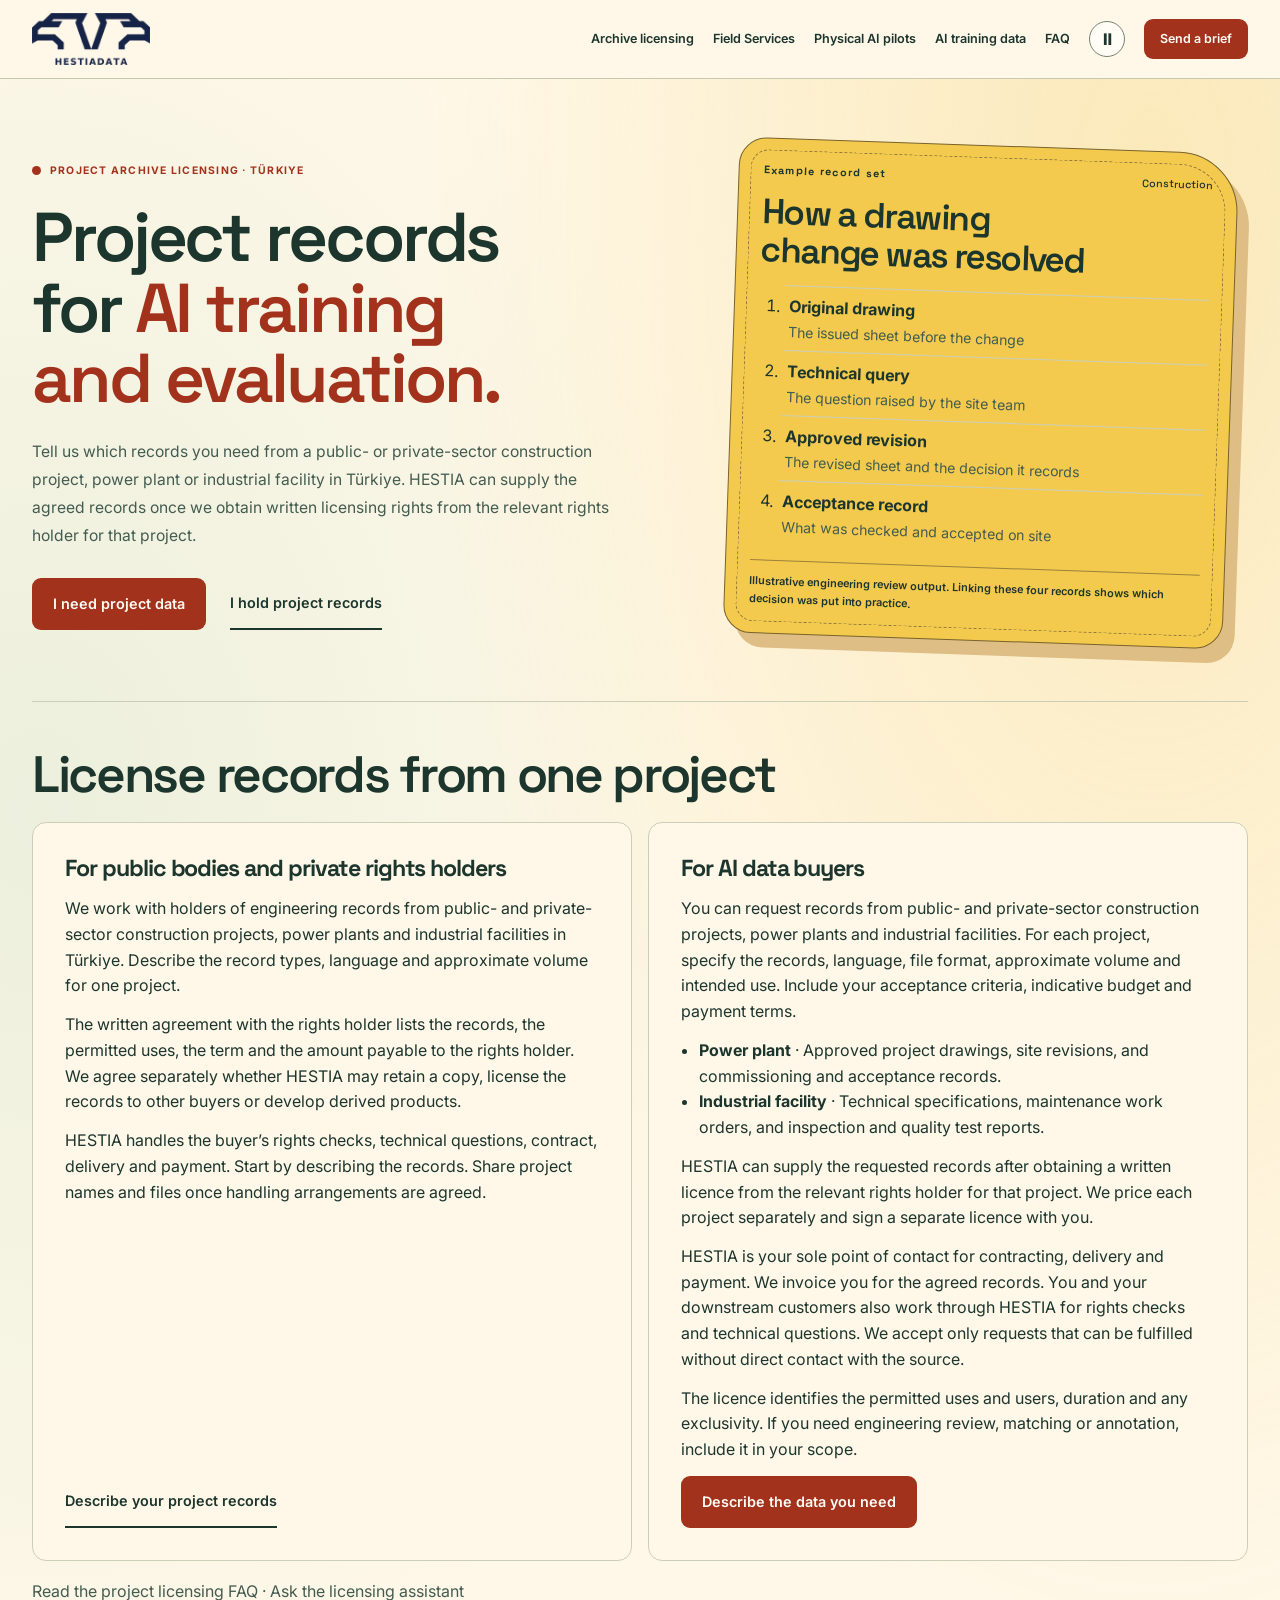
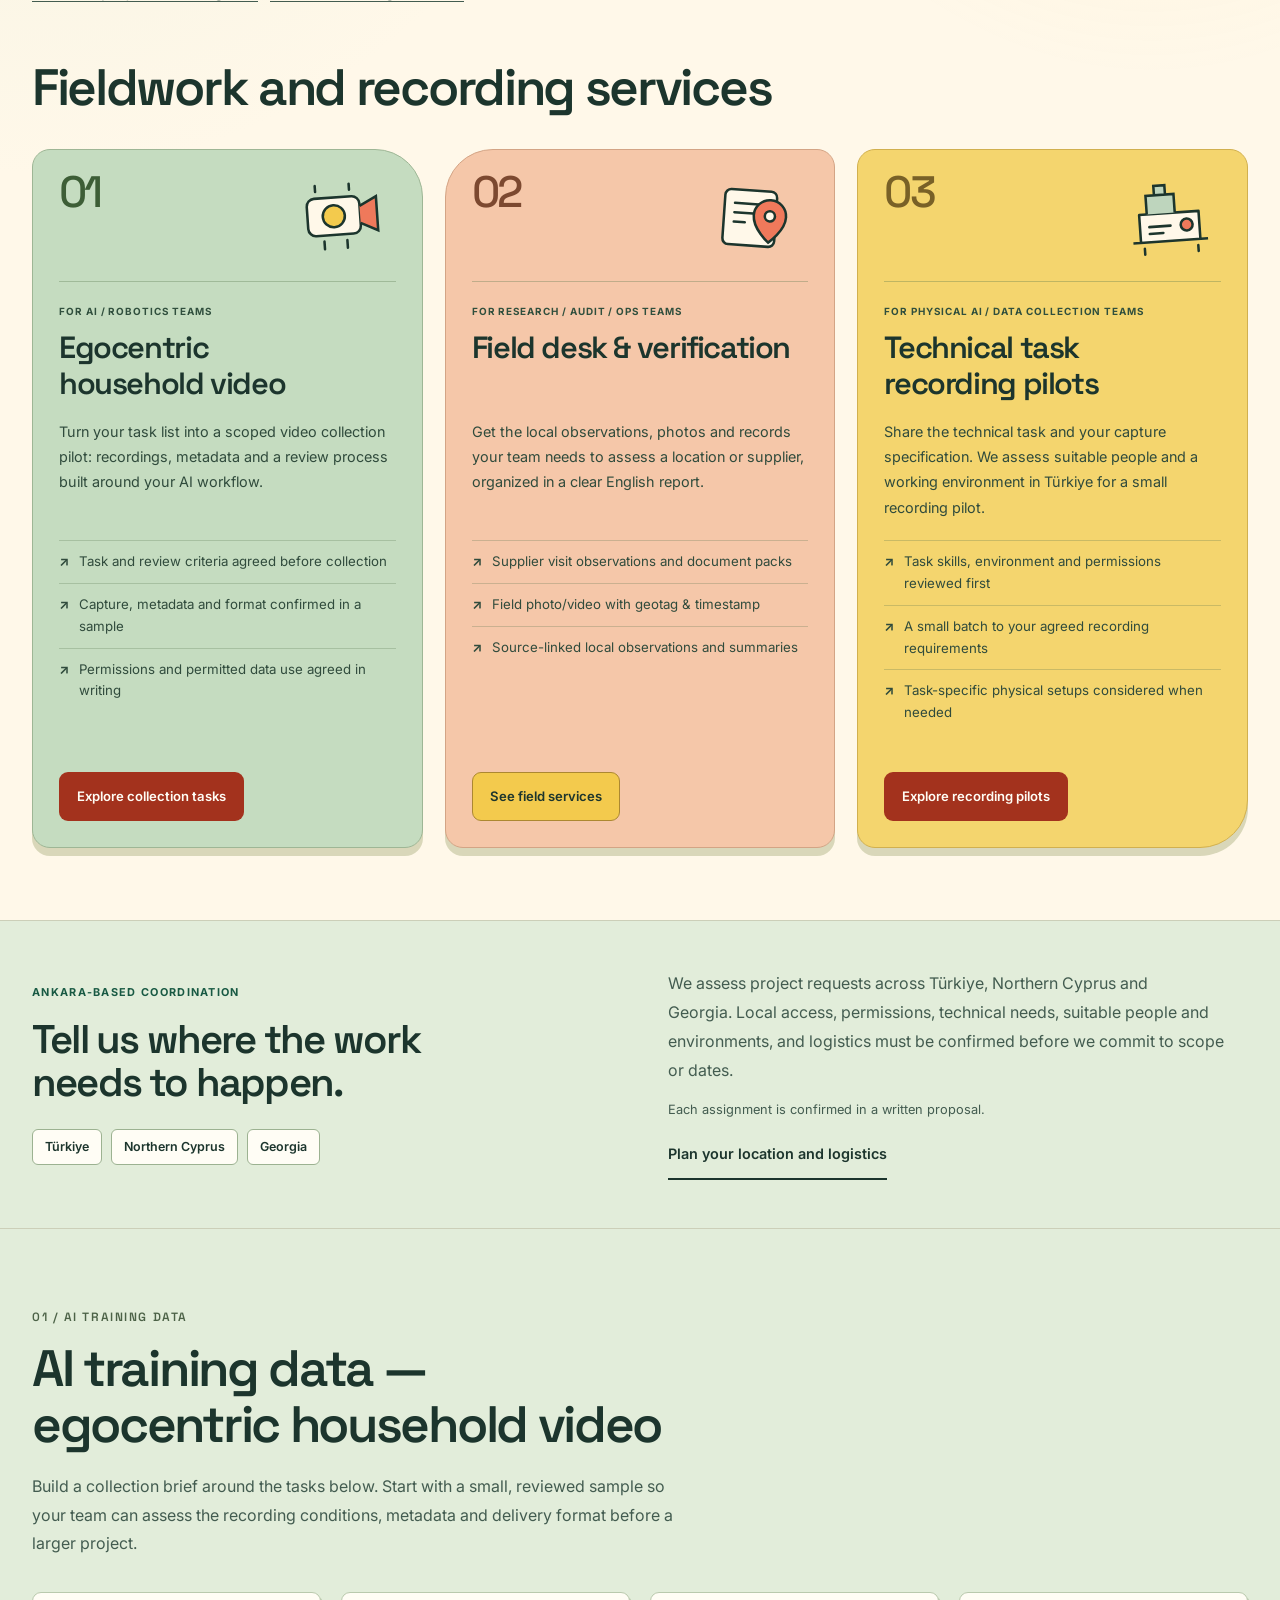
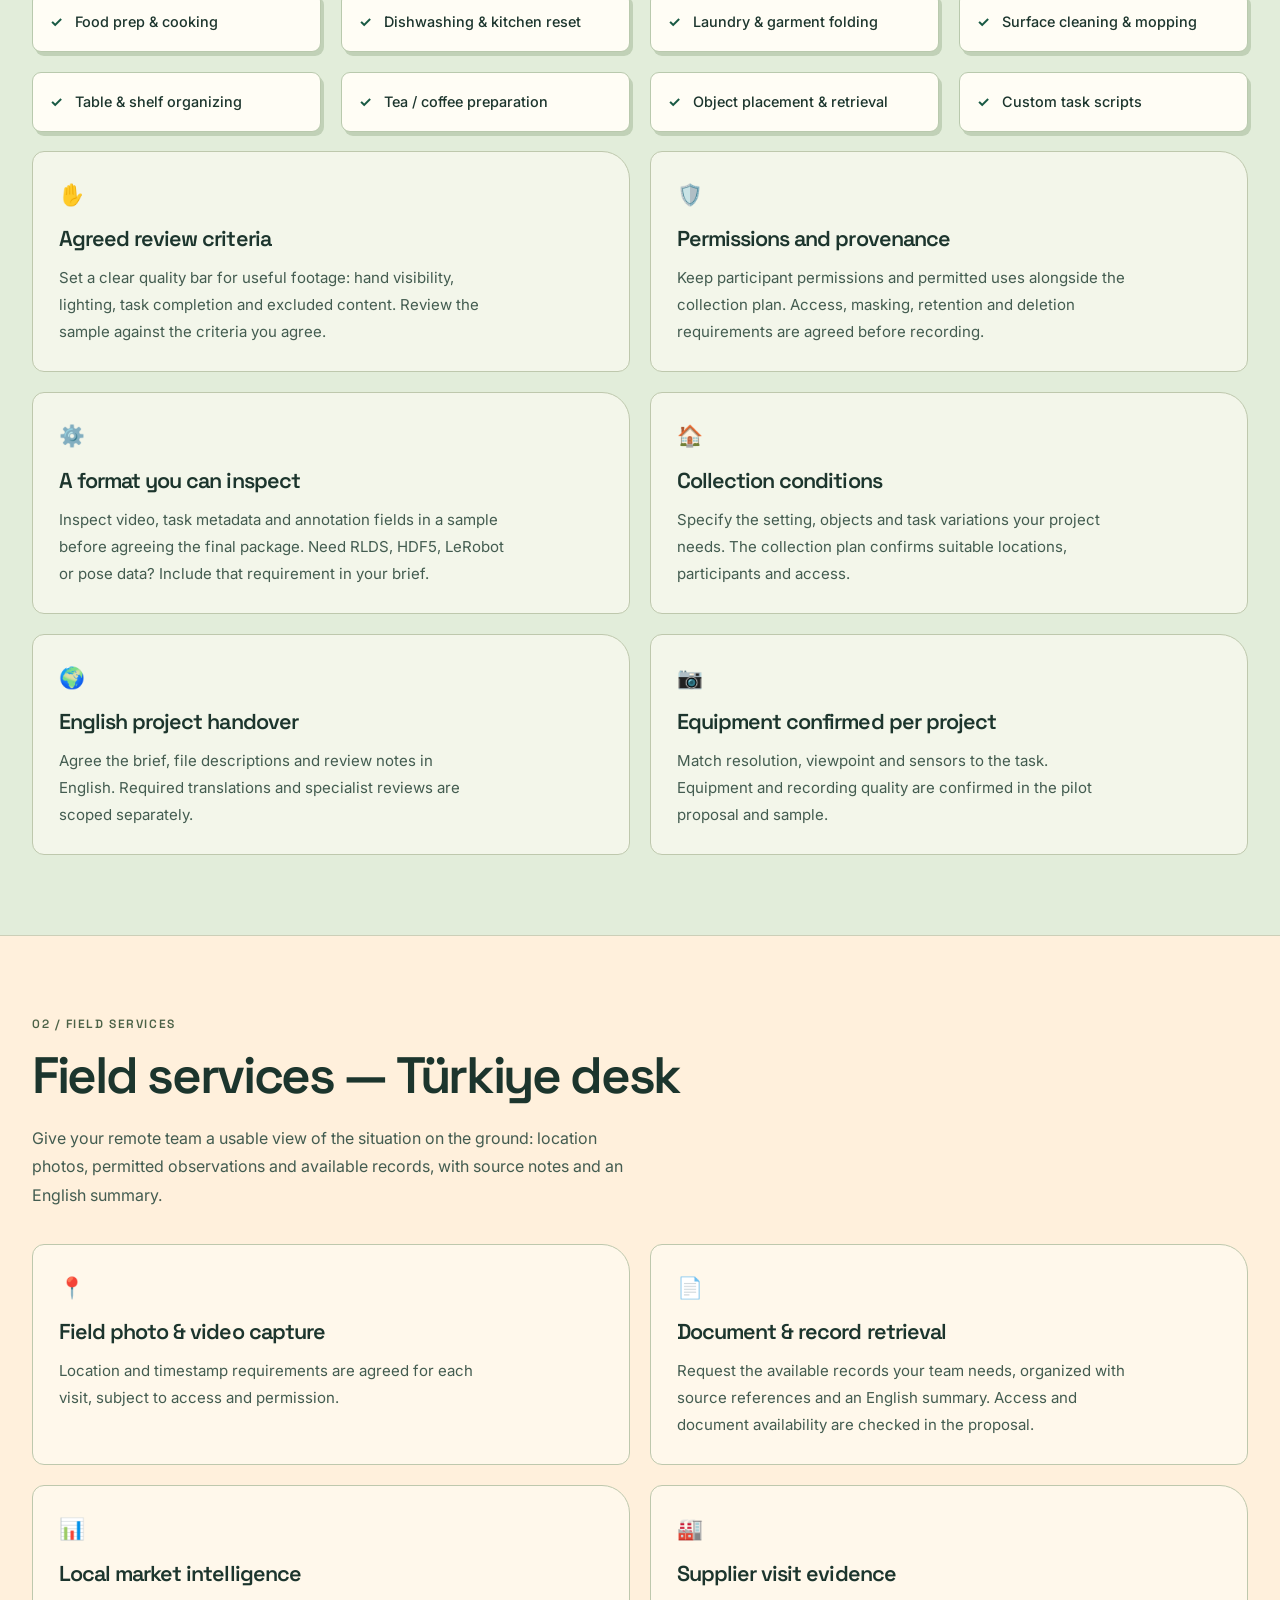
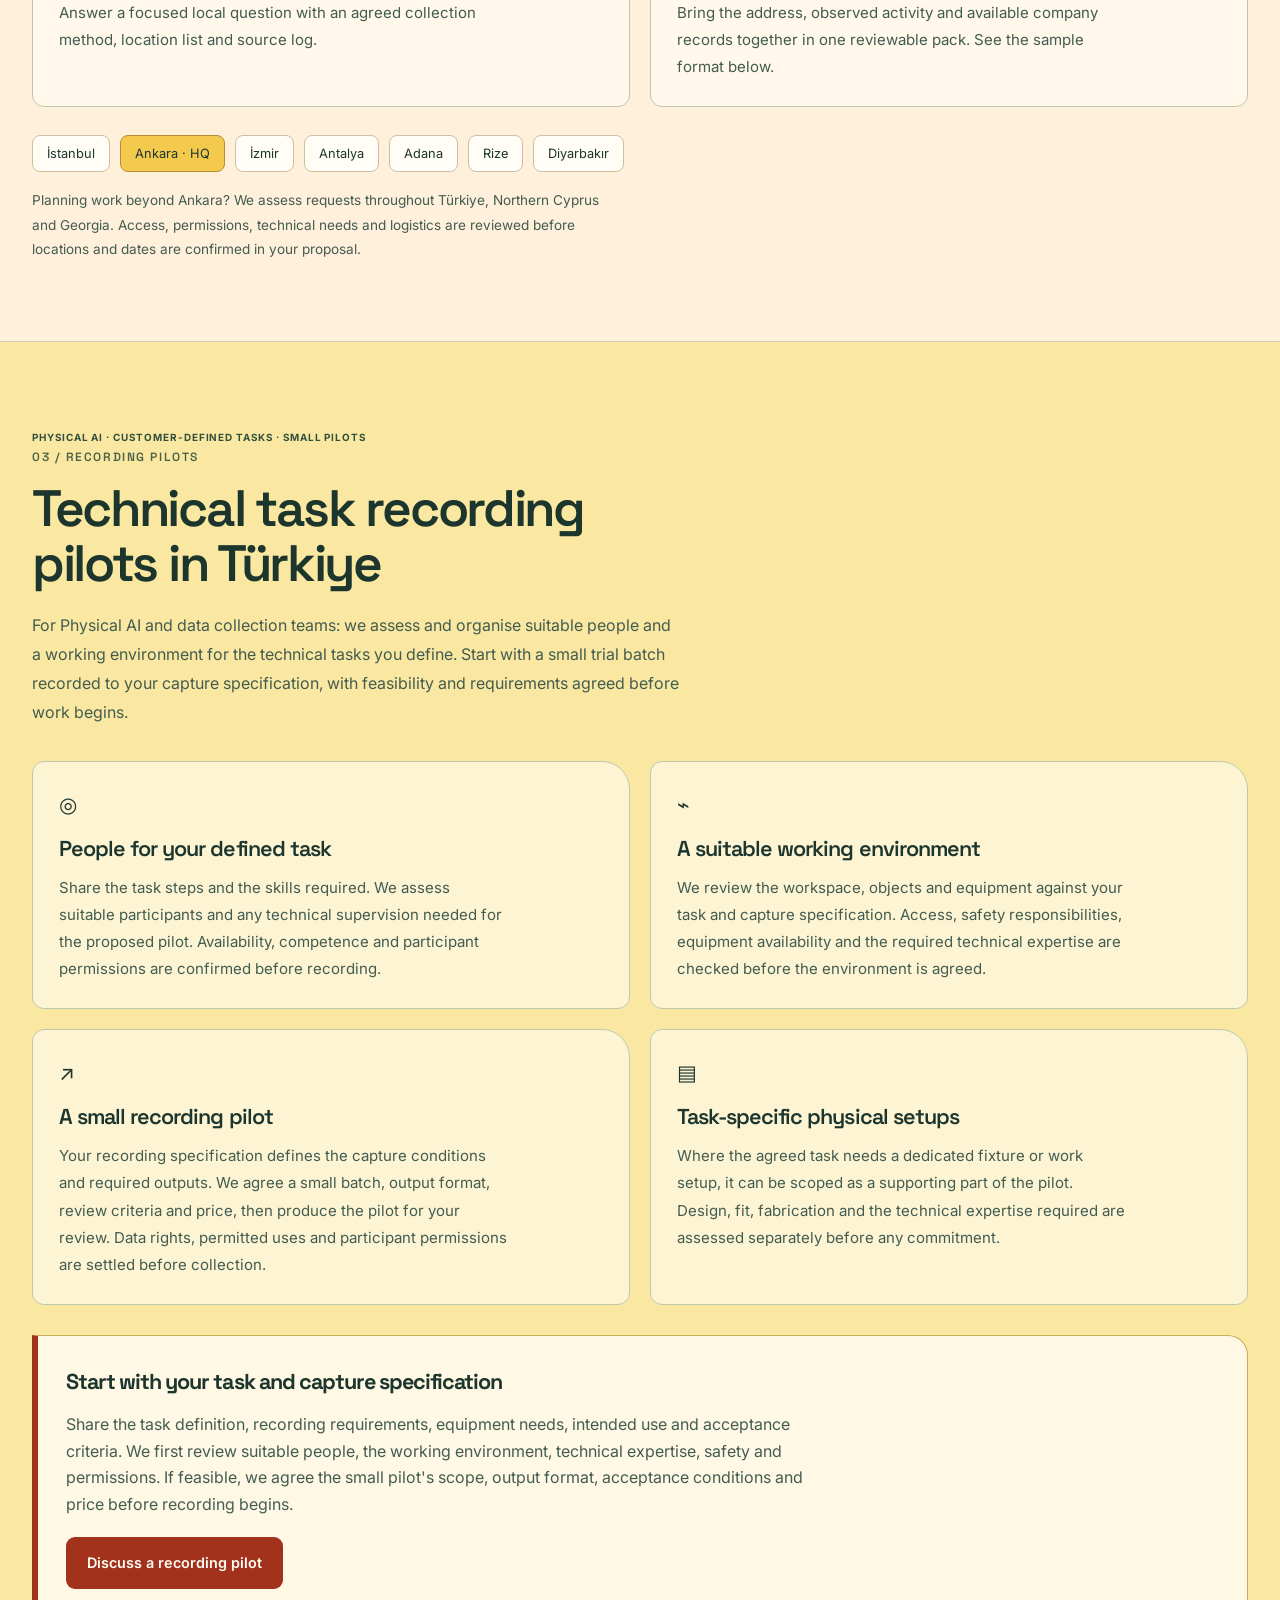
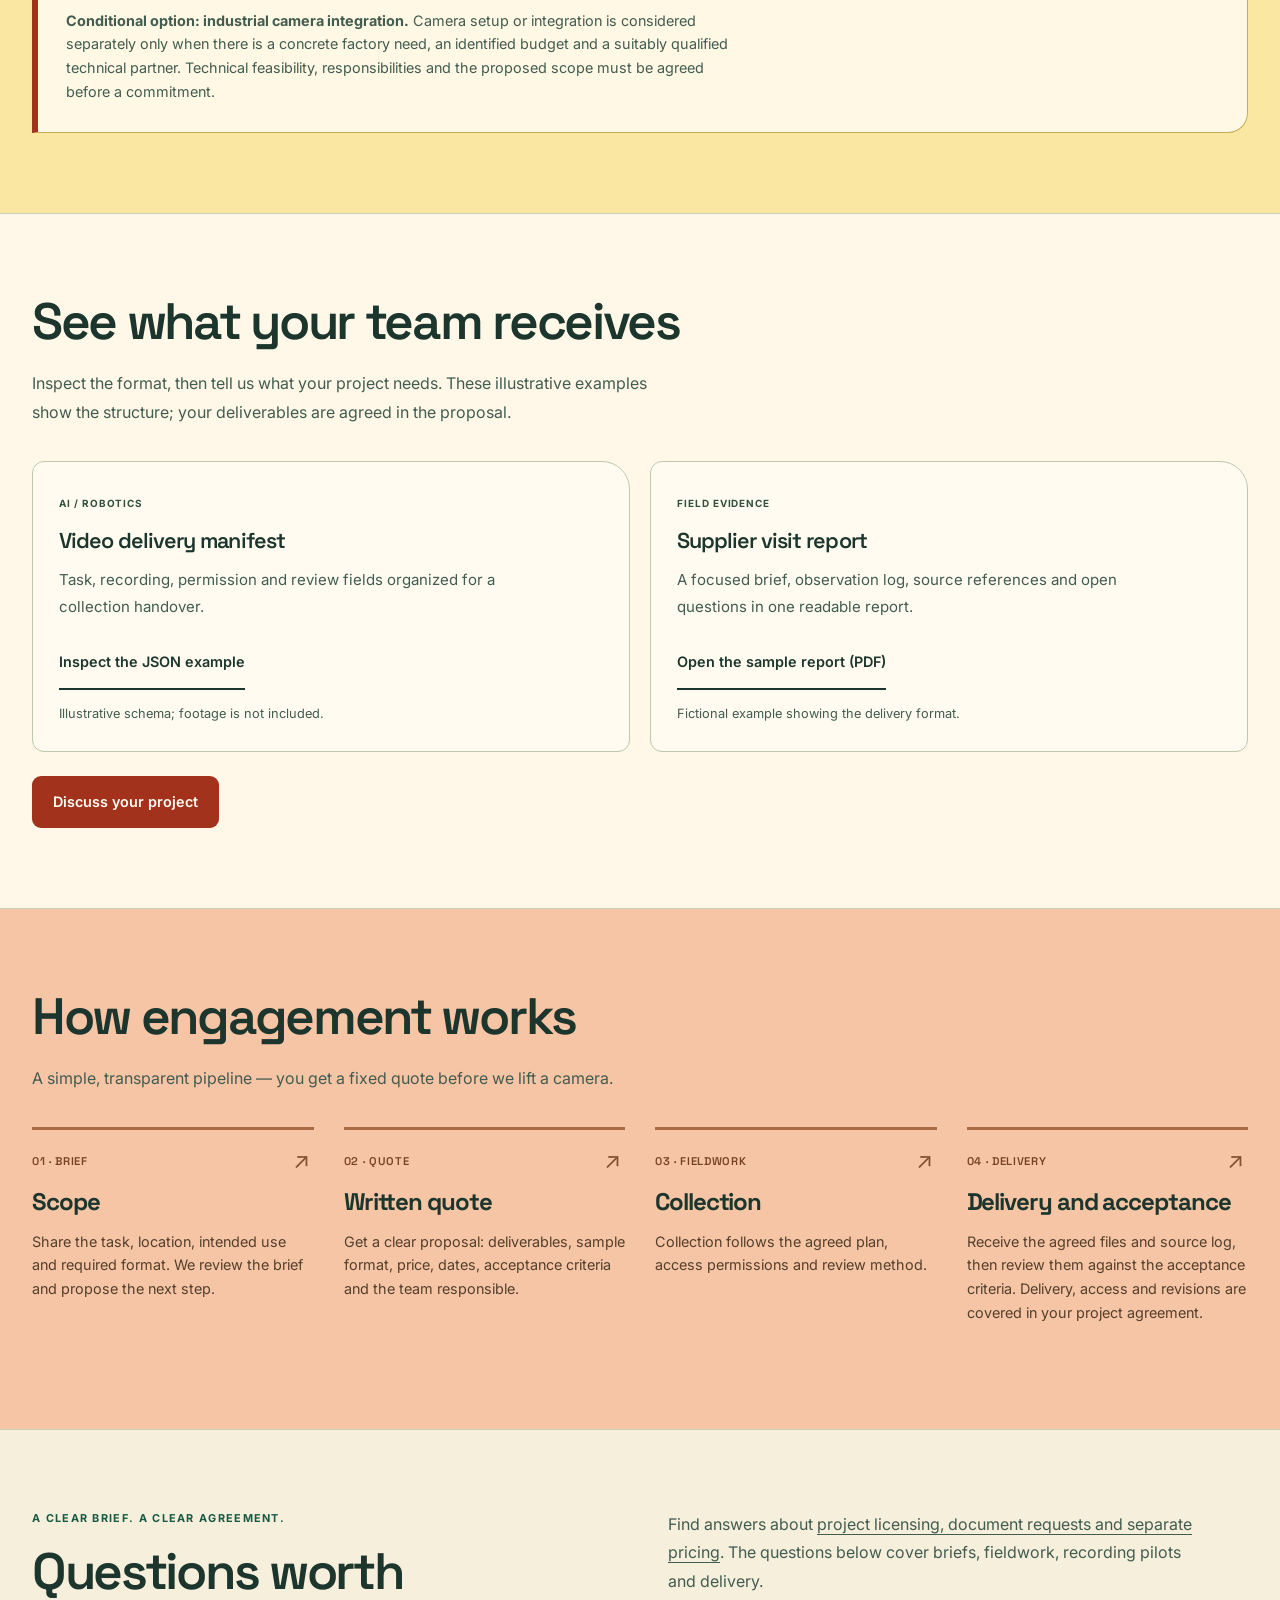
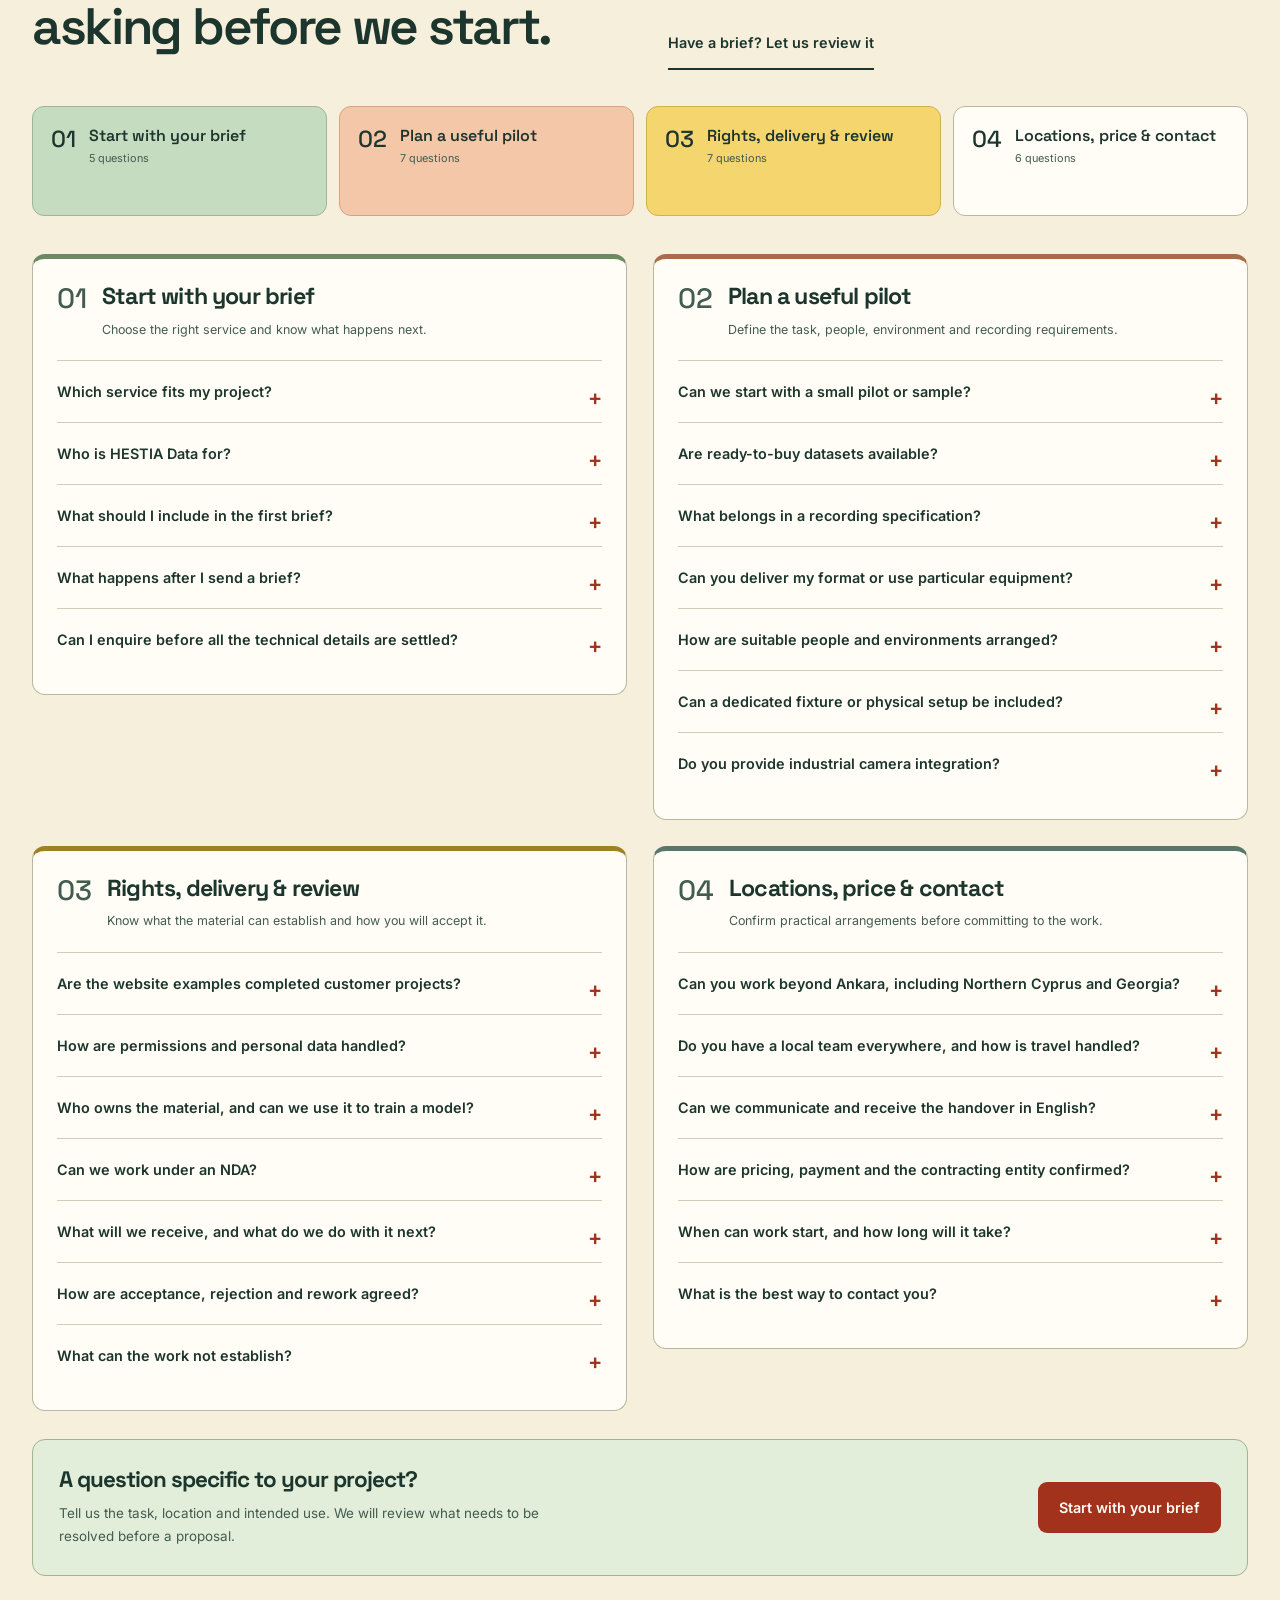
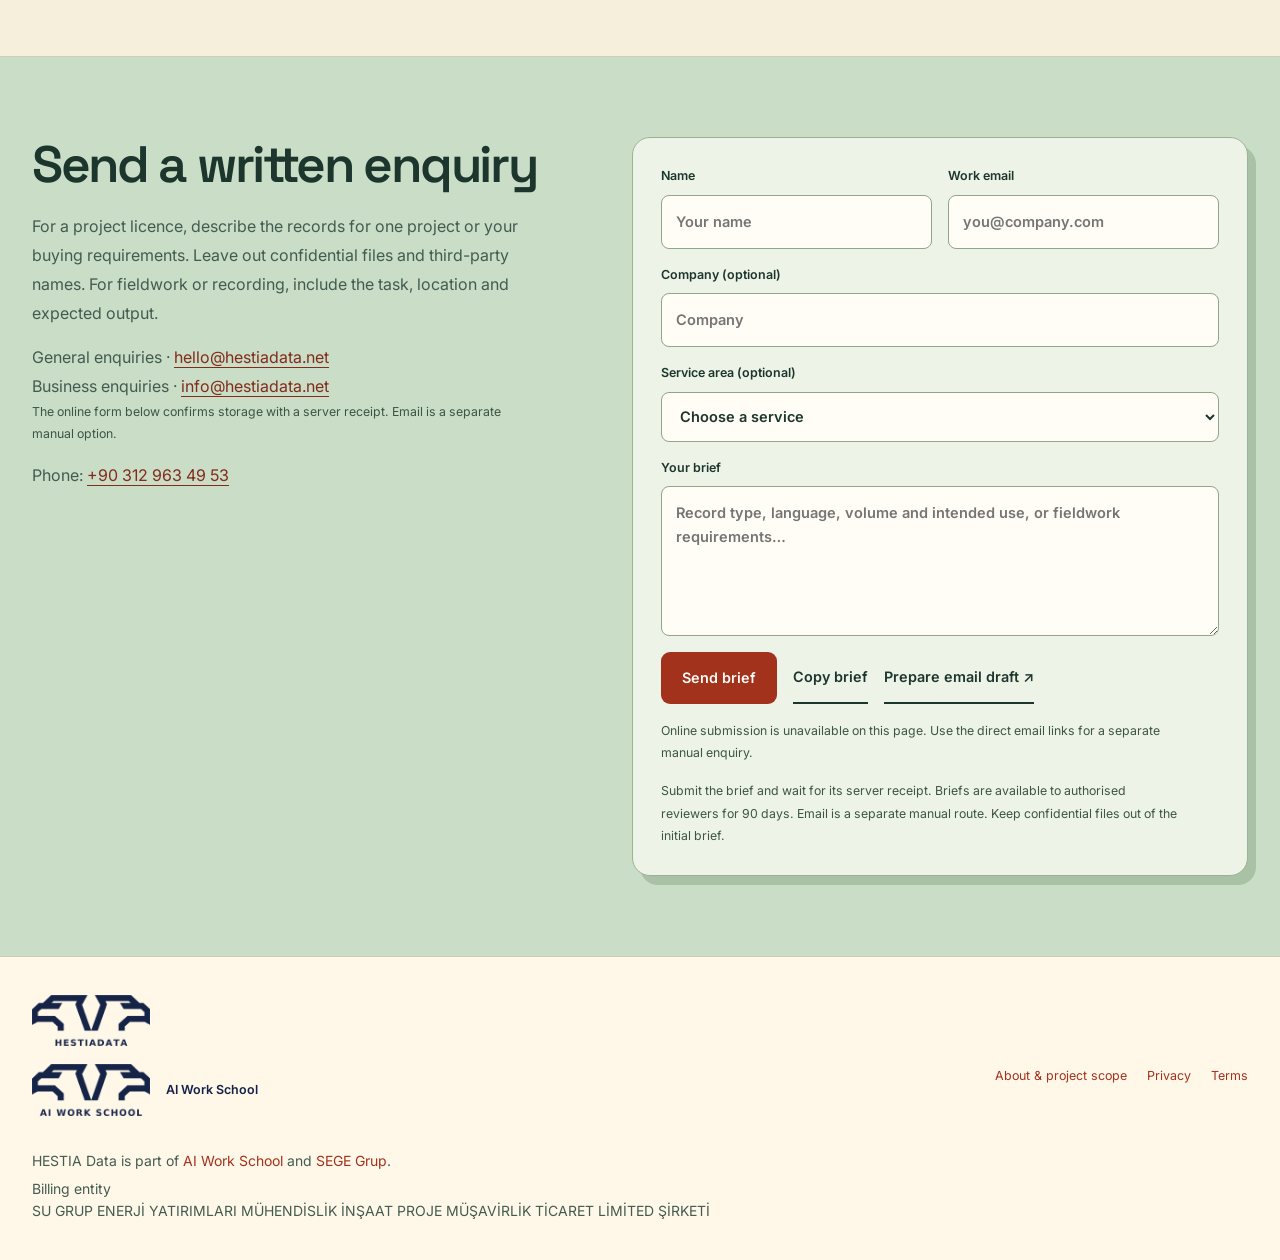
==== commit 832e5bca: "Link to the HESTIA licensing assistant" ====
--- a/index.html
+++ b/index.html
@@ -155,7 +155,7 @@
         <a class="btn" href="#contact" data-brief-service="archive-buyer">Describe the data you need</a>
       </article>
     </div>
-    <p class="sub" style="margin-top:1rem"><a href="/project-licensing-faq.html">Read the project licensing FAQ</a></p>
+    <p class="sub" style="margin-top:1rem"><a href="/project-licensing-faq.html">Read the project licensing FAQ</a> · <a href="/project-licensing-faq.html#licensing-assistant">Ask the licensing assistant</a></p>
   </section>
   <h2 class="existing-services">Fieldwork and recording services</h2>
   <div class="split" id="services">
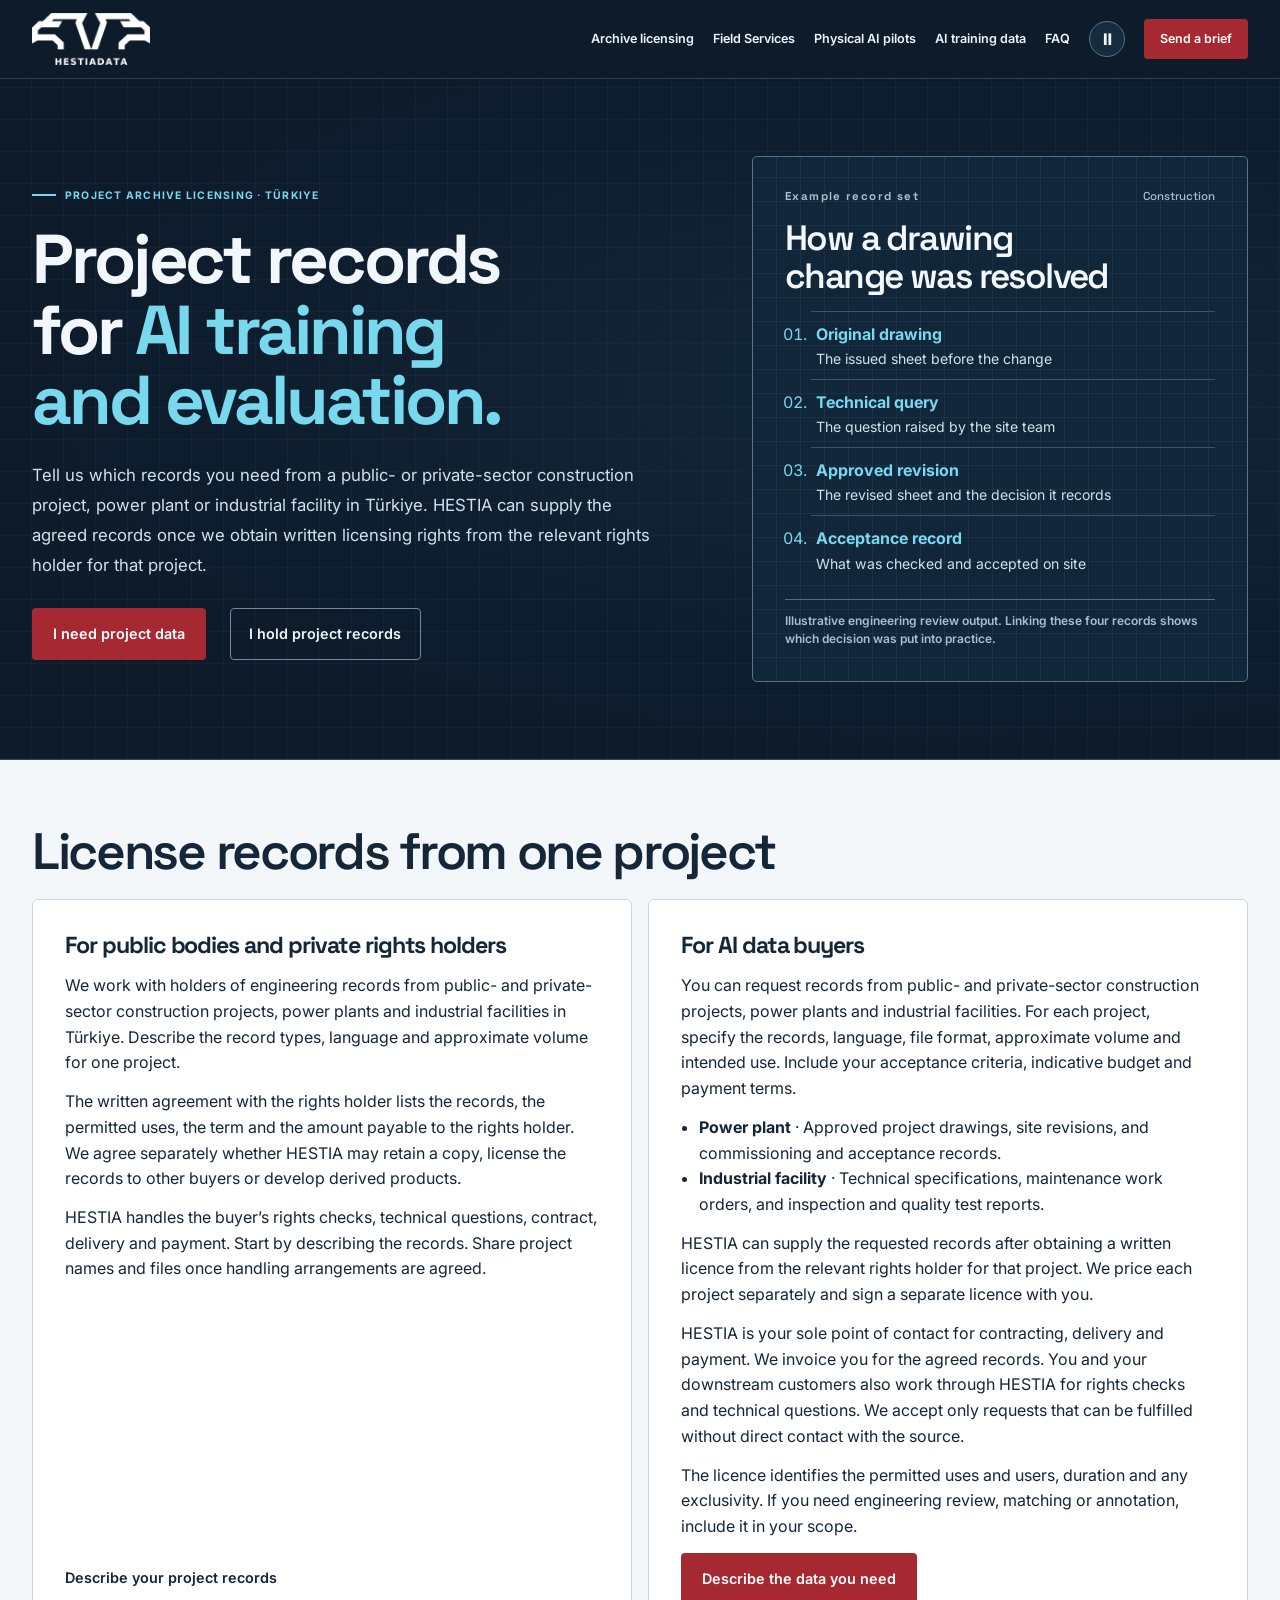
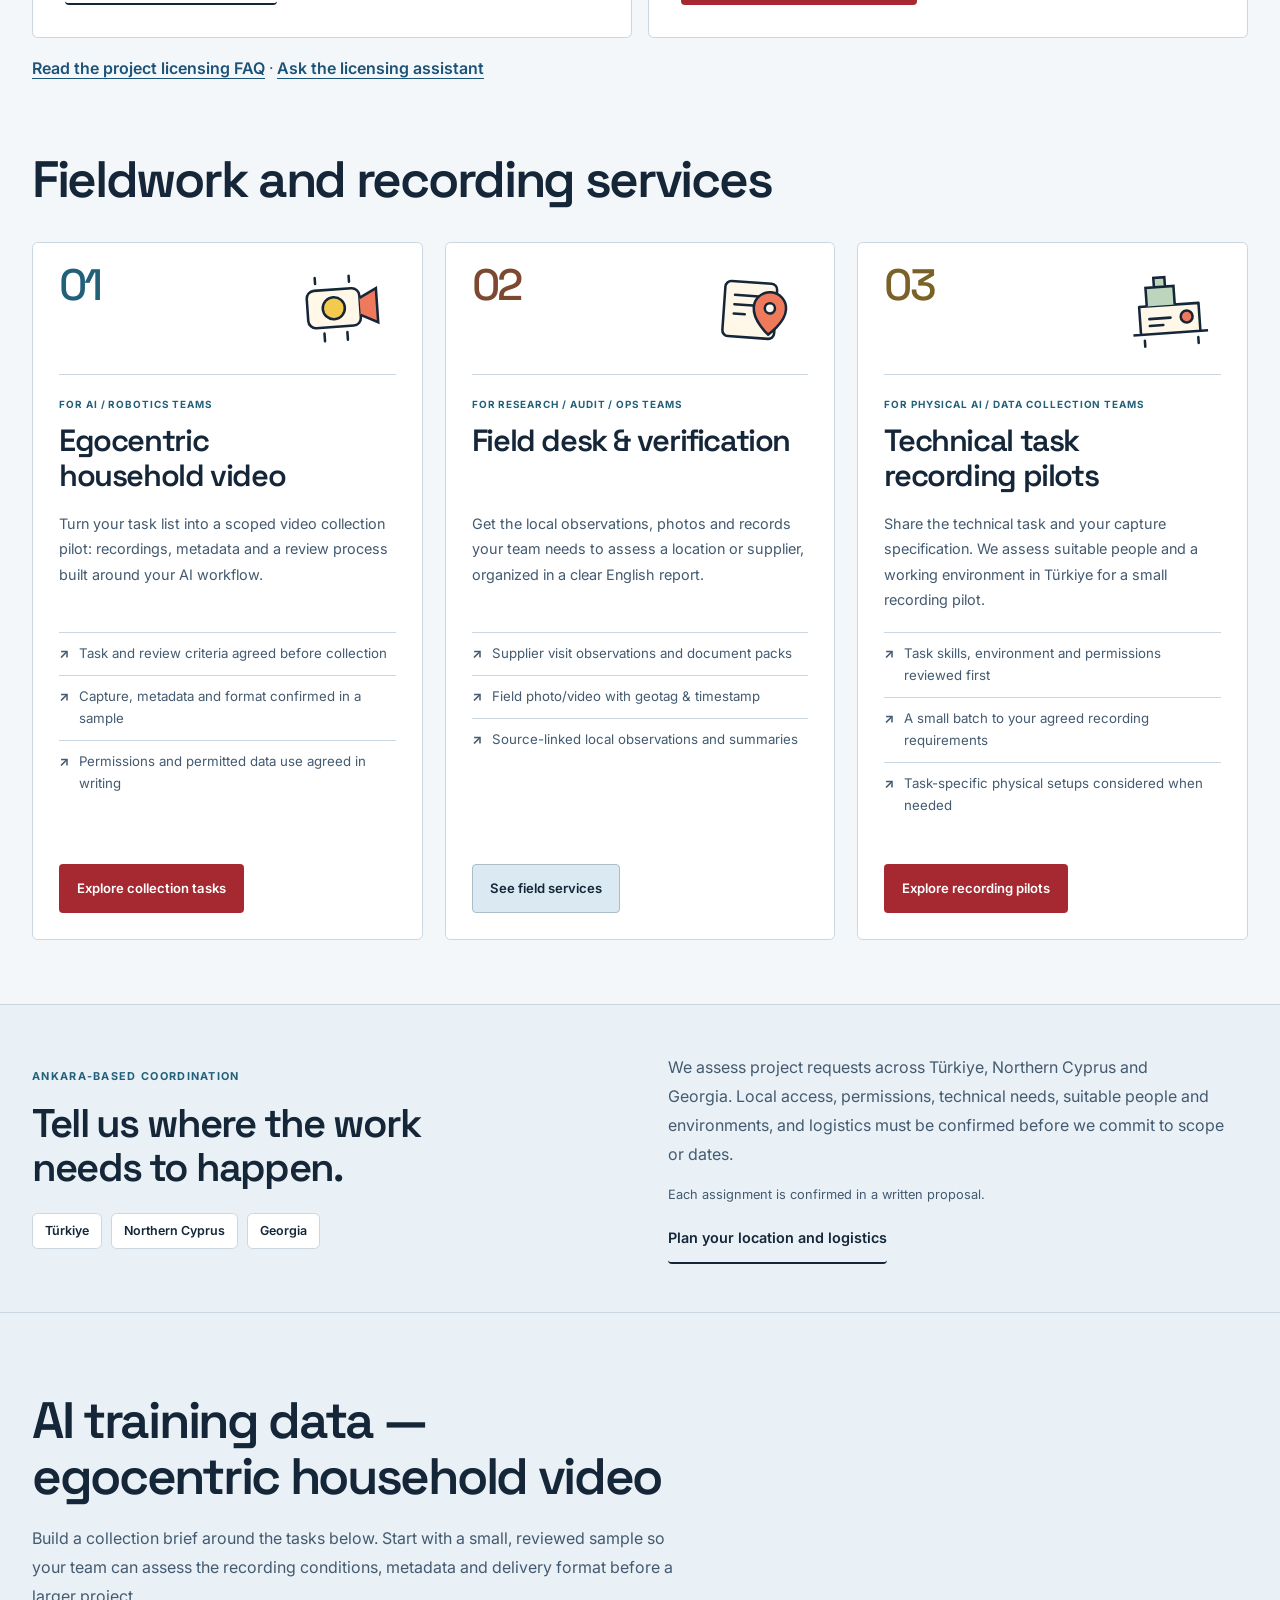
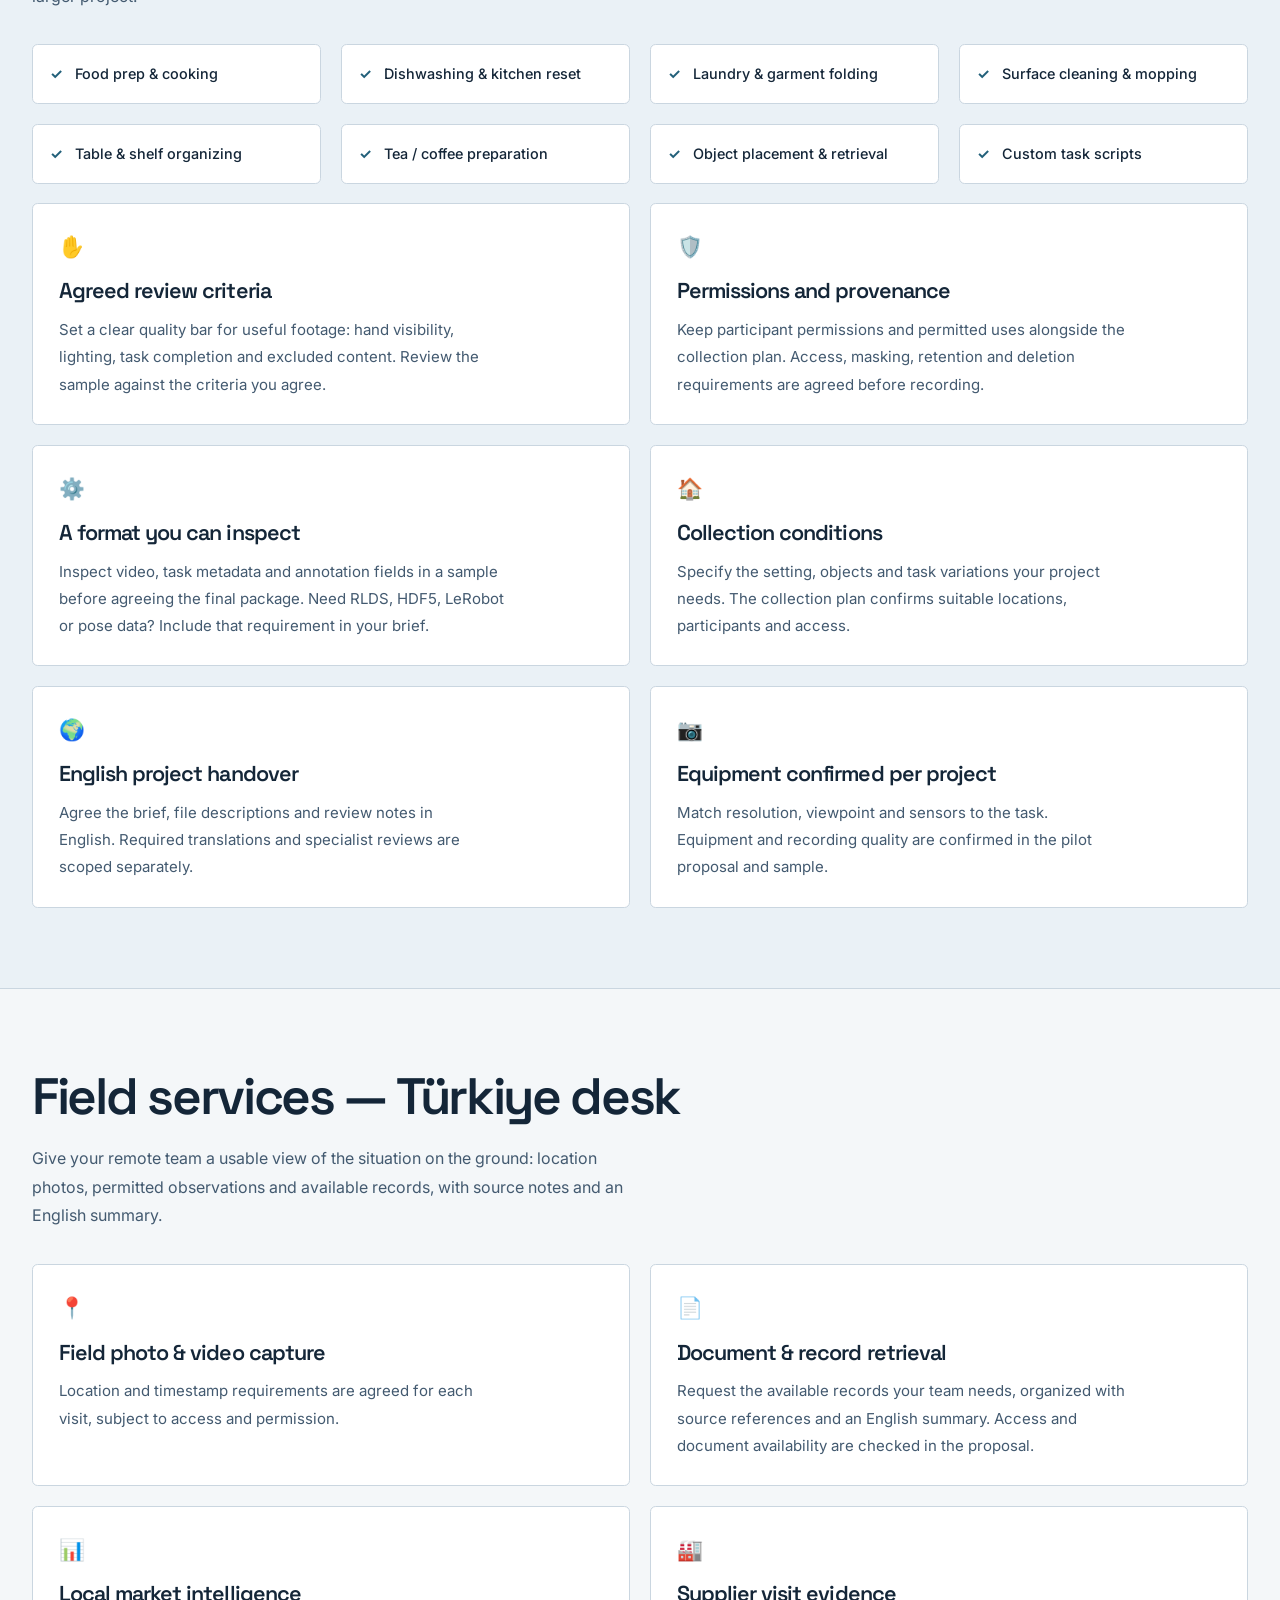
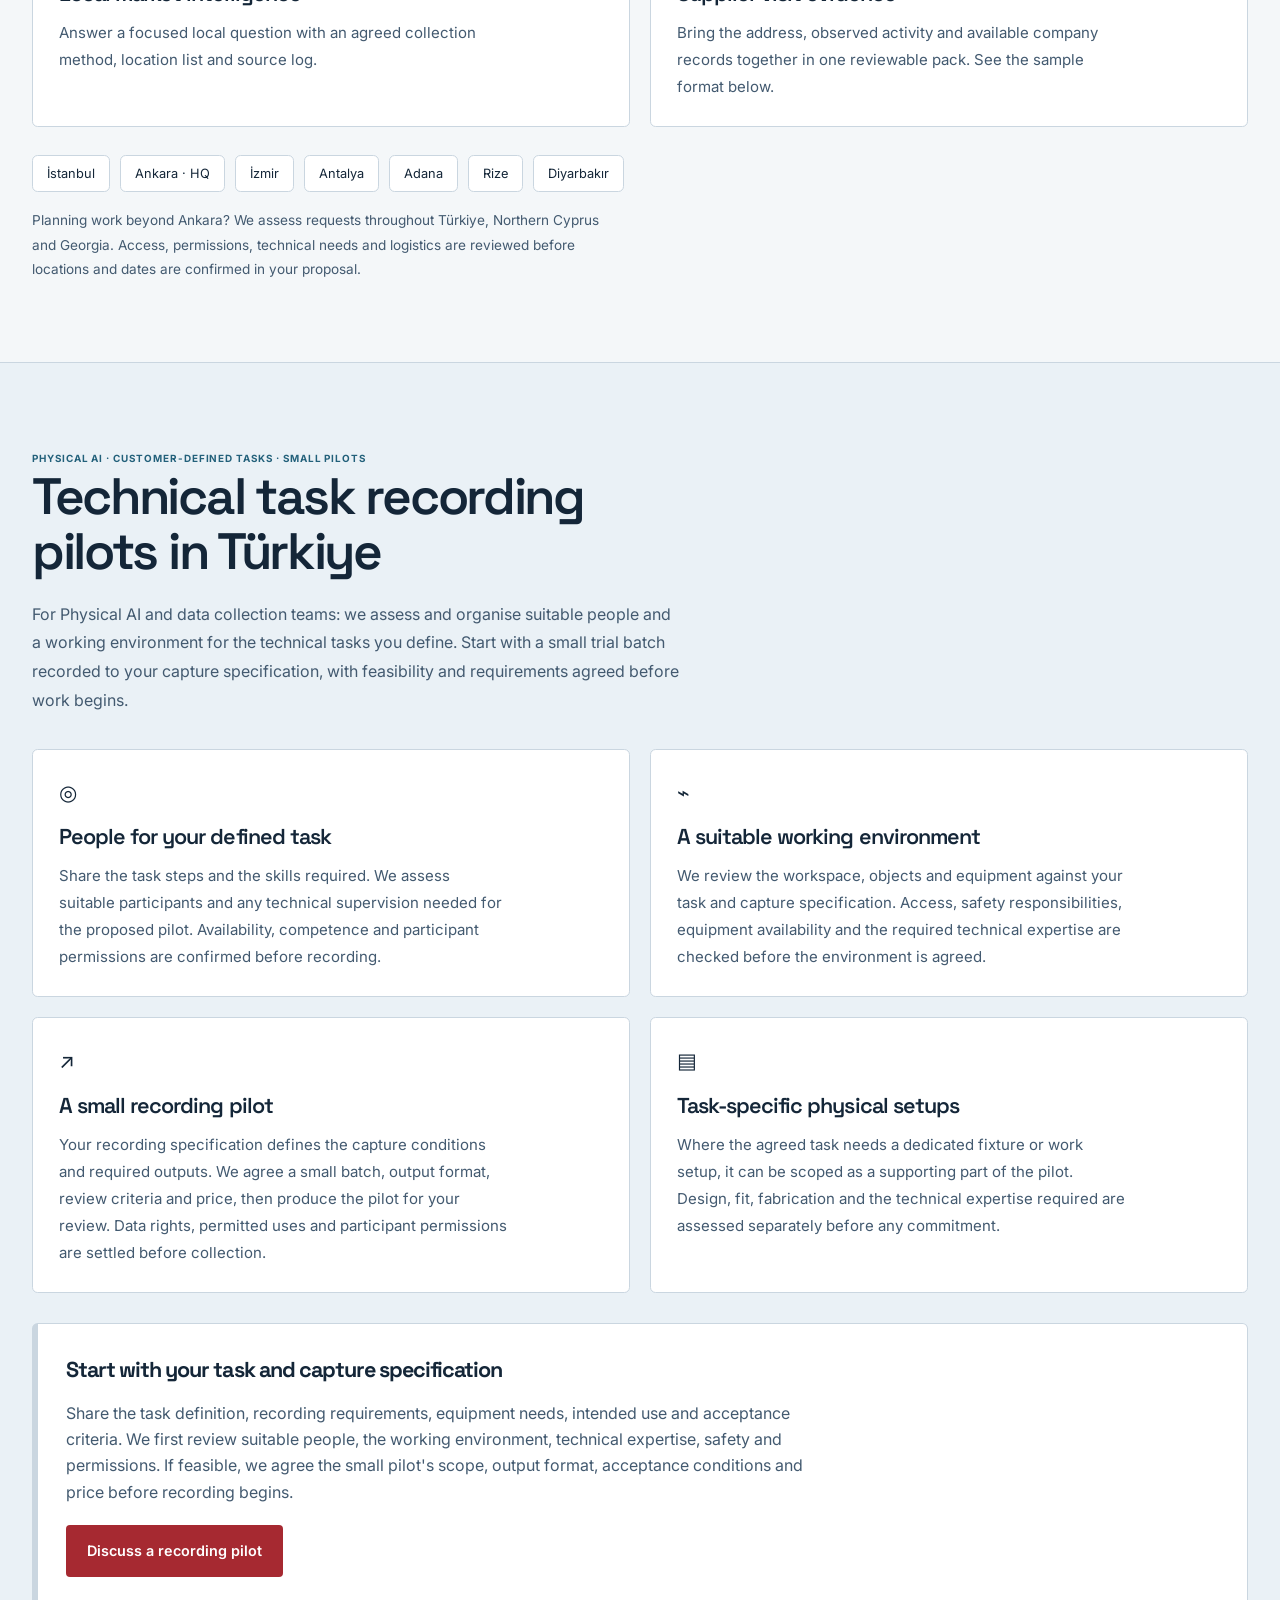
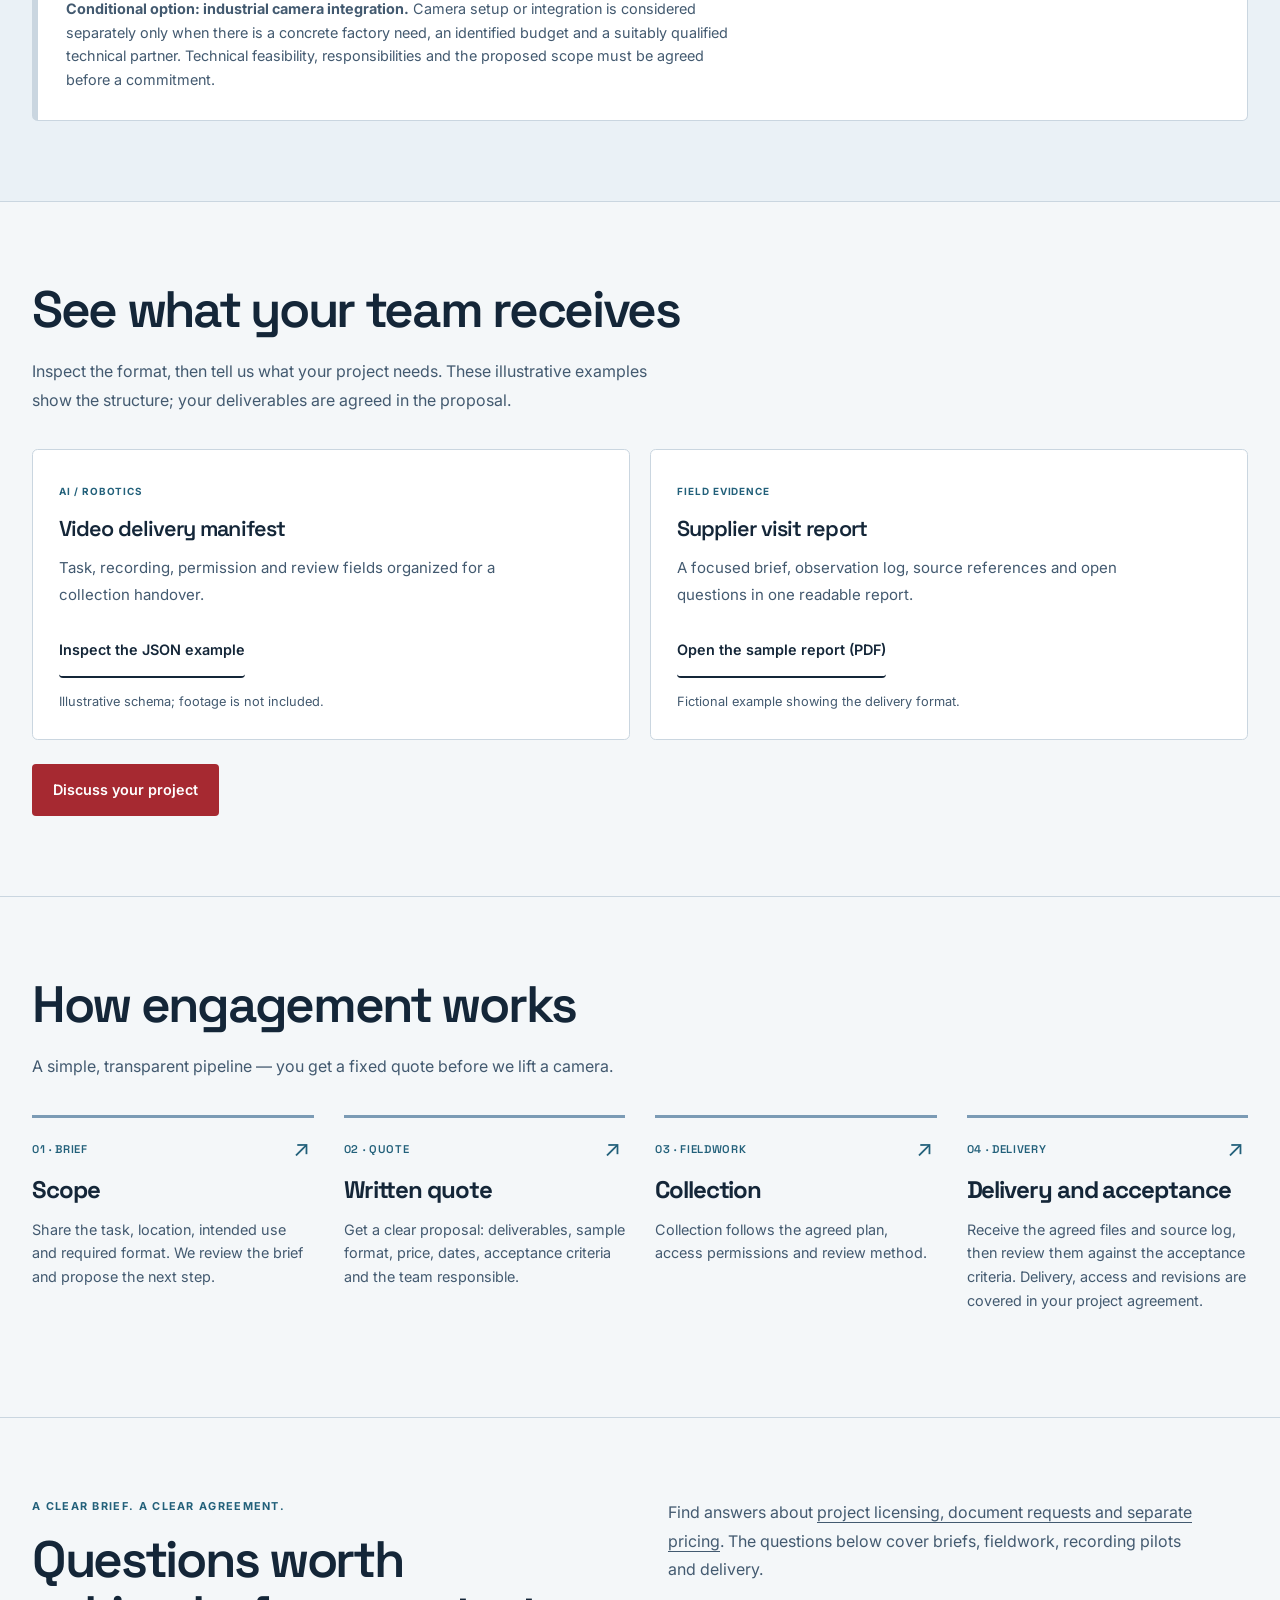
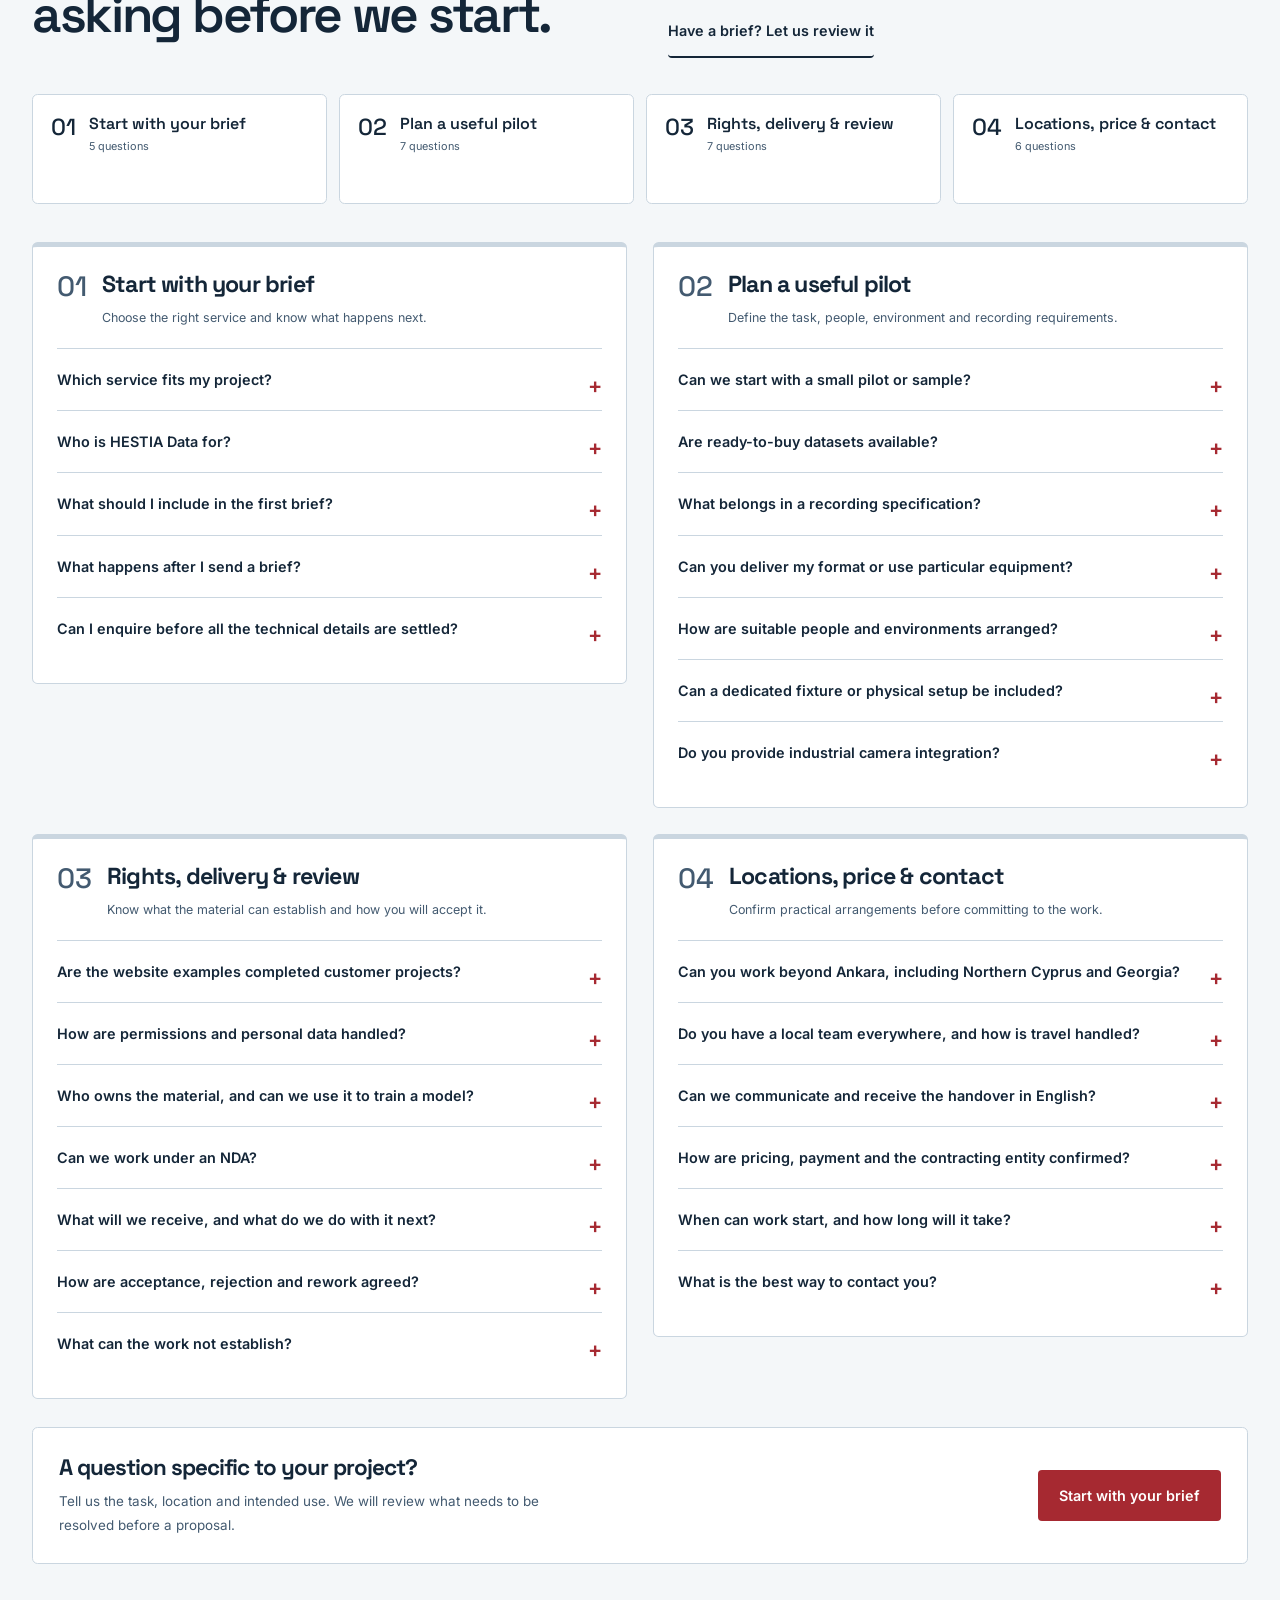
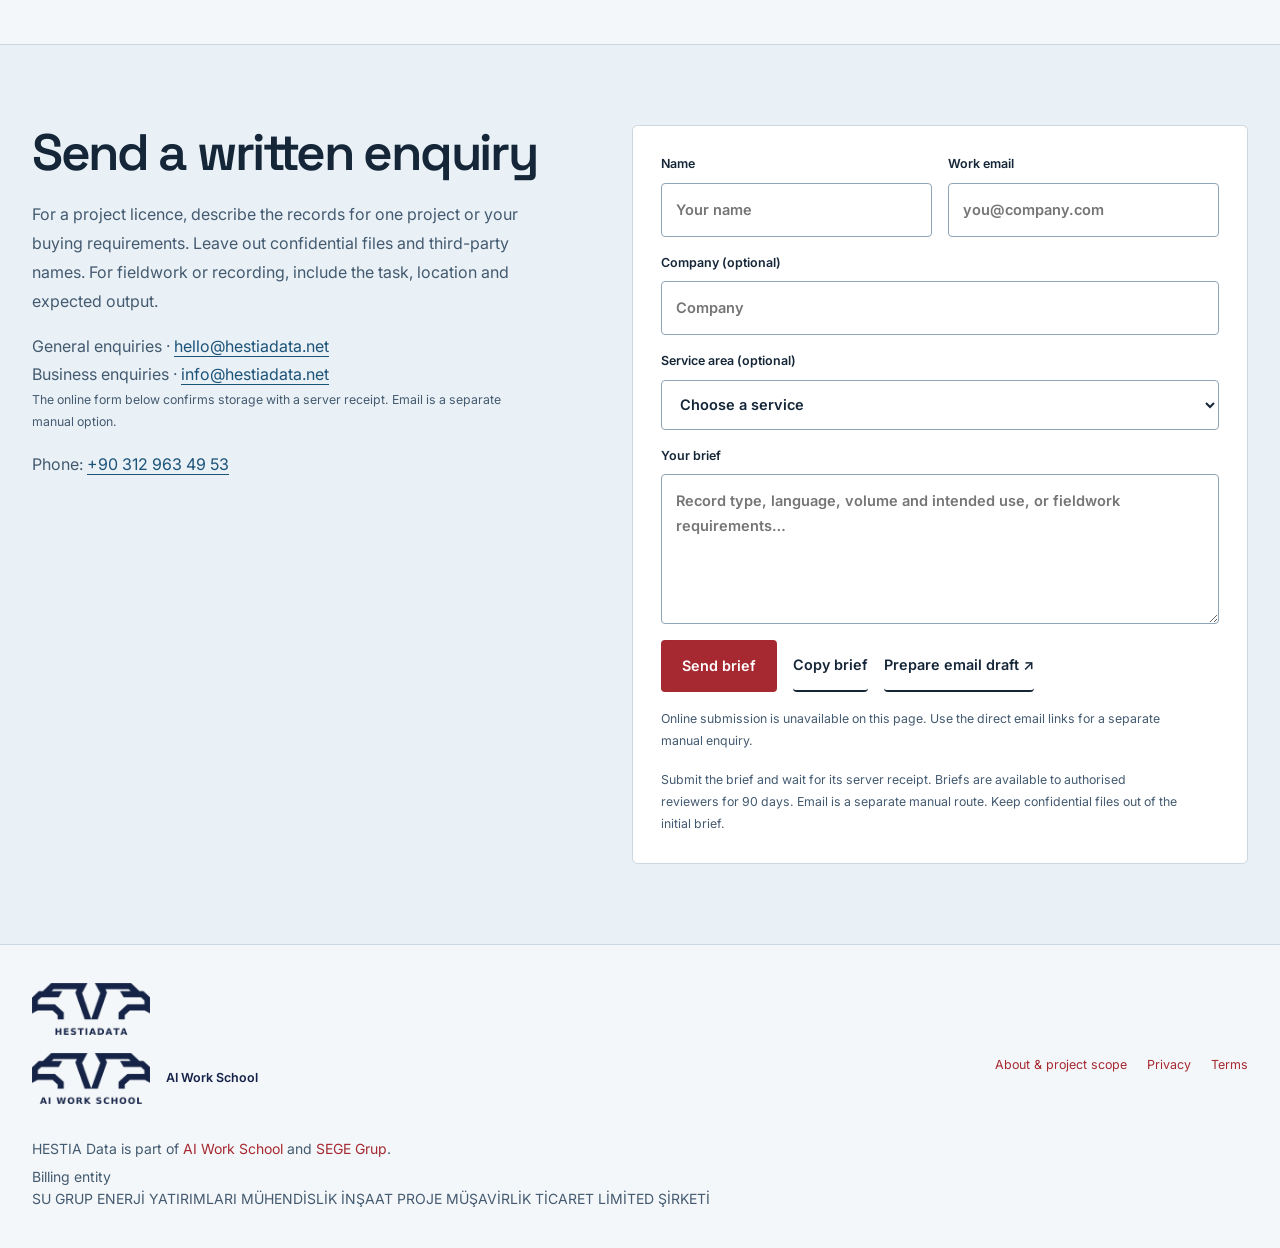
==== commit 82dc28fb: "Apply HESTIA theme to index.html" ====
--- a/index.html
+++ b/index.html
@@ -93,12 +93,13 @@
 @media(max-width:760px){.archive-routes{grid-template-columns:1fr}.hero-intro>.archive-example{order:5}.archive-routes article{scroll-margin-top:9rem}}
 </style>
 <link rel="stylesheet" href="/assets/brand/hestiadata-logo.css?v=20261120-full">
+<link rel="stylesheet" href="/assets/hestia-site.css">
 </head>
-<body>
+<body class="home">
 <a class="skip" href="#top">Skip to content</a>
-<header>
+<header class="site-header">
   <div class="wrap nav">
-    <a class="site-brand" href="#top" aria-label="HestiaData home"><img src="/assets/brand/hestiadata-lacivert-e83fd915.png" width="118" height="52" alt=""></a>
+    <a class="site-brand" href="#top" aria-label="HESTIA Data home"><img src="/assets/brand/hestiadata-beyaz-e77066fa.png" width="118" height="52" alt=""></a>
     <nav class="nav-links" aria-label="Main navigation">
       <a href="#archive-licensing">Archive licensing</a>
       <a href="#field">Field Services</a>
@@ -111,8 +112,9 @@
   </div>
 </header>
 <main>
-<div class="hero wrap" id="top" tabindex="-1">
-<div class="hero-intro"><div class="hero-copy">
+<div class="hero" id="top" tabindex="-1">
+<div class="hero-banner">
+<div class="wrap hero-intro"><div class="hero-copy">
   <span class="pill">Project archive licensing · Türkiye</span>
   <h1>Project records for <span>AI training and evaluation.</span></h1>
   <p class="lead">Tell us which records you need from a public- or private-sector construction project, power plant or industrial facility in Türkiye. HESTIA can supply the agreed records once we obtain written licensing rights from the relevant rights holder for that project.</p>
@@ -132,6 +134,8 @@
   </ol>
   <p class="map-caption">Illustrative engineering review output. Linking these four records shows which decision was put into practice.</p>
 </aside></div>
+</div>
+<div class="wrap hero-content">
   <section id="archive-licensing" aria-labelledby="archive-heading">
     <h2 id="archive-heading">License records from one project</h2>
     <div class="archive-routes">
@@ -196,6 +200,7 @@
       <p><a class="btn" href="#physical-ai">Explore recording pilots</a></p>
     </div>
   </div>
+</div>
 </div>
 
 <section id="coverage" class="coverage-band" aria-labelledby="coverage-heading"><div class="wrap coverage-layout"><div><p class="faq-kicker">Ankara-based coordination</p><h2 id="coverage-heading">Tell us where the work needs to happen.</h2><div class="coverage-places" aria-label="Regions for project enquiries"><span>Türkiye</span><span>Northern Cyprus</span><span>Georgia</span></div></div><div><p class="sub">We assess project requests across Türkiye, Northern Cyprus and Georgia. Local access, permissions, technical needs, suitable people and environments, and logistics must be confirmed before we commit to scope or dates.</p><p class="coverage-note">Each assignment is confirmed in a written proposal.</p><a class="btn ghost" href="#faq-planning">Plan your location and logistics</a></div></div></section>
--- a/assets/hestia-site.css
+++ b/assets/hestia-site.css
@@ -0,0 +1,149 @@
+:root {
+  color-scheme: light;
+  --navy: #0d1b2b;
+  --cyan: #78d8ed;
+  --steel: #a9bfd0;
+  --bg: #f4f7f9;
+  --paper: #fff;
+  --ink: #142638;
+  --muted: #435a70;
+  --accent: #a62931;
+  --green: #22607a;
+  --line: #cad6e0;
+  --focus: #1b6789;
+}
+
+.site-header {
+  background: var(--navy);
+  border-color: #2b4056;
+  color: #eef5fa;
+}
+
+.site-header nav a {
+  color: inherit;
+  font-weight: 600;
+  text-decoration: none;
+}
+
+.site-header nav a:hover { color: var(--cyan); }
+.site-header a:focus-visible, .site-header button:focus-visible,
+.hero-banner a:focus-visible { outline-color: var(--cyan); }
+
+.home .btn {
+  border-radius: .25rem;
+  background: var(--accent);
+  color: #fff;
+}
+
+.home .btn:hover { background: #84212a; box-shadow: none; }
+.home .btn.ghost { background: transparent; color: var(--ink); }
+.home .btn.ghost:hover { color: var(--accent); }
+.home .btn.am { background: #dbeaf2; border-color: #acbdca; color: var(--ink); }
+.home .btn.am:hover { background: #c8dee9; }
+.home .motion-toggle { background: #162b3e; border-color: #597186; color: #eef5fa; }
+.home .motion-toggle:hover { background: #25435c; }
+
+.home .hero { padding: 0; background: none; }
+.hero-banner {
+  color: #f2f7fb;
+  background:
+    radial-gradient(ellipse at 72% 45%, #1d3b5359, transparent 68%),
+    repeating-linear-gradient(0deg, transparent 0 31px, #8ab2d00c 31px 32px),
+    repeating-linear-gradient(90deg, transparent 0 31px, #8ab2d00c 31px 32px),
+    var(--navy);
+  border-bottom: 1px solid #2e465d;
+}
+
+.hero-banner .hero-intro { padding-block: clamp(3rem, 6vw, 6rem); }
+.hero-banner h1 { font-weight: 700; }
+.hero-banner h1 span, .hero-banner .pill { color: var(--cyan); }
+.hero-banner .pill::before { width: 1.5rem; height: 2px; border-radius: 0; background: var(--cyan); }
+.hero-banner .lead { color: #d3e1ec; font-size: 1.05rem; }
+.home .hero-banner .btn.ghost {
+  padding-inline: 1.15rem;
+  border: 1px solid #71899d;
+  border-radius: .25rem;
+  color: #eef5fa;
+}
+.home .hero-banner .btn.ghost:hover { background: #253c52; color: #fff; }
+
+.hero-banner .archive-example {
+  justify-self: end;
+  max-width: 31rem;
+  margin: 0;
+  padding: clamp(1rem, 3vw, 2rem);
+  transform: none;
+  border: 1px solid #55738b;
+  border-radius: .3rem;
+  background:
+    repeating-linear-gradient(0deg, transparent 0 23px, #8fb6dd13 23px 24px),
+    repeating-linear-gradient(90deg, transparent 0 23px, #8fb6dd13 23px 24px),
+    #12263a;
+  box-shadow: none;
+}
+.hero-banner .archive-example::before { display: none; }
+.archive-example .map-heading, .archive-example .map-caption { color: var(--steel); }
+.archive-example .map-heading { font-size: .72rem; }
+.archive-example .map-caption { border-color: #52718b; font-size: .75rem; line-height: 1.55; }
+.hero-banner .archive-example ol { list-style: decimal-leading-zero; padding-inline-start: 1.65rem; }
+.hero-banner .archive-example li { padding-block: .55rem; border-color: #39546e; }
+.hero-banner .archive-example li::marker, .hero-banner .archive-example li strong { color: var(--cyan); }
+.hero-banner .archive-example li span { color: #d3e1ec; }
+
+.home .hero-content { padding-bottom: clamp(2.75rem, 5vw, 5rem); }
+.home #archive-licensing { margin-top: 0; padding-top: clamp(2.75rem, 5vw, 4.5rem); border-top: 0; }
+.home #archive-licensing .sub a { color: #1c5379; font-weight: 600; }
+.home .existing-services { margin-top: 2.75rem; }
+
+.home #ai-data, .home #physical-ai, .home #contact, .home .coverage-band { background: #eaf1f6; }
+.home #field, .home #samples, .home #process, .home #faq { background: var(--bg); }
+.home #ai-data h2::before, .home #field h2::before, .home #physical-ai h2::before { content: none; }
+.home .archive-routes article, .home .offer, .home .card, .home .task, .home .city,
+.home .coverage-places span, .home .physical-scope, .home .faq-topics a,
+.home .faq-group, .home .faq-next, .home form {
+  background: var(--paper);
+  border-color: var(--line);
+  border-radius: .35rem;
+  box-shadow: none;
+}
+.home .offer:hover { box-shadow: 0 9px 22px #1b36541a; }
+.home .offer-art, .home .offer li, .home .faq-group details, .home details { border-color: var(--line); }
+.home .offer-number, .home .tag, .home .step .n, .home .step::after { color: var(--green); }
+.home .offer p, .home .offer li, .home .step p, .home .form-note { color: var(--muted); }
+.home .step { border-color: #7b9bb5; }
+.home details[open], .home .faq-group details[open] { background: #f0f5f8; }
+.home input, .home textarea, .home select { border-color: #8fa5b7; border-radius: .25rem; }
+.home #contact a:not(.btn) { color: #1c5379 !important; }
+
+.interior { max-width: none; margin: 0; padding: 0; background: var(--bg); color: var(--ink); }
+.interior .wrap { max-width: 54rem; margin-inline: auto; padding-inline: clamp(1.25rem, 5vw, 3rem); }
+.interior .site-header { padding-block: 1rem; border-bottom: 1px solid #2b4056; }
+.interior .site-header .wrap, .interior .site-header nav { display: flex; align-items: center; flex-wrap: wrap; gap: .65rem 1.5rem; }
+.interior .site-header .wrap { justify-content: space-between; }
+.interior .site-header img { display: block; width: 118px; height: auto; }
+.interior h1 { color: var(--ink); font-size: clamp(2rem, 5vw, 3.3rem); letter-spacing: -.045em; }
+.interior h2 { color: var(--ink); }
+.interior a:not(.site-header a) { color: #1c5379; }
+.interior p { color: var(--muted); }
+.interior .about-copy { padding-block: clamp(2.25rem, 6vw, 4.5rem); }
+.interior .about-copy h2 { font-size: 1.25rem; margin-top: 2rem; }
+.interior .aw-brand-footer { margin-top: 0; border-color: var(--line); }
+.interior #licensing-assistant {
+  padding: clamp(1rem, 3vw, 1.5rem);
+  background: #eaf2f7;
+  border: 1px solid #b9cbd9;
+  border-radius: .35rem;
+}
+.interior #licensing-assistant button { background: var(--navy); border-radius: .25rem; }
+
+.home a:focus-visible, .home button:focus-visible, .home summary:focus-visible,
+.home input:focus-visible, .home textarea:focus-visible, .home select:focus-visible,
+.interior a:focus-visible, .interior #licensing-assistant button:focus-visible { outline-color: var(--focus); }
+.home .site-header a:focus-visible, .home .site-header button:focus-visible,
+.home .hero-banner a:focus-visible, .interior .site-header a:focus-visible { outline-color: var(--cyan); }
+
+@media (max-width: 760px) {
+  .hero-banner .hero-intro { padding-block: 2.75rem; }
+  .hero-banner .archive-example { justify-self: start; }
+}
+
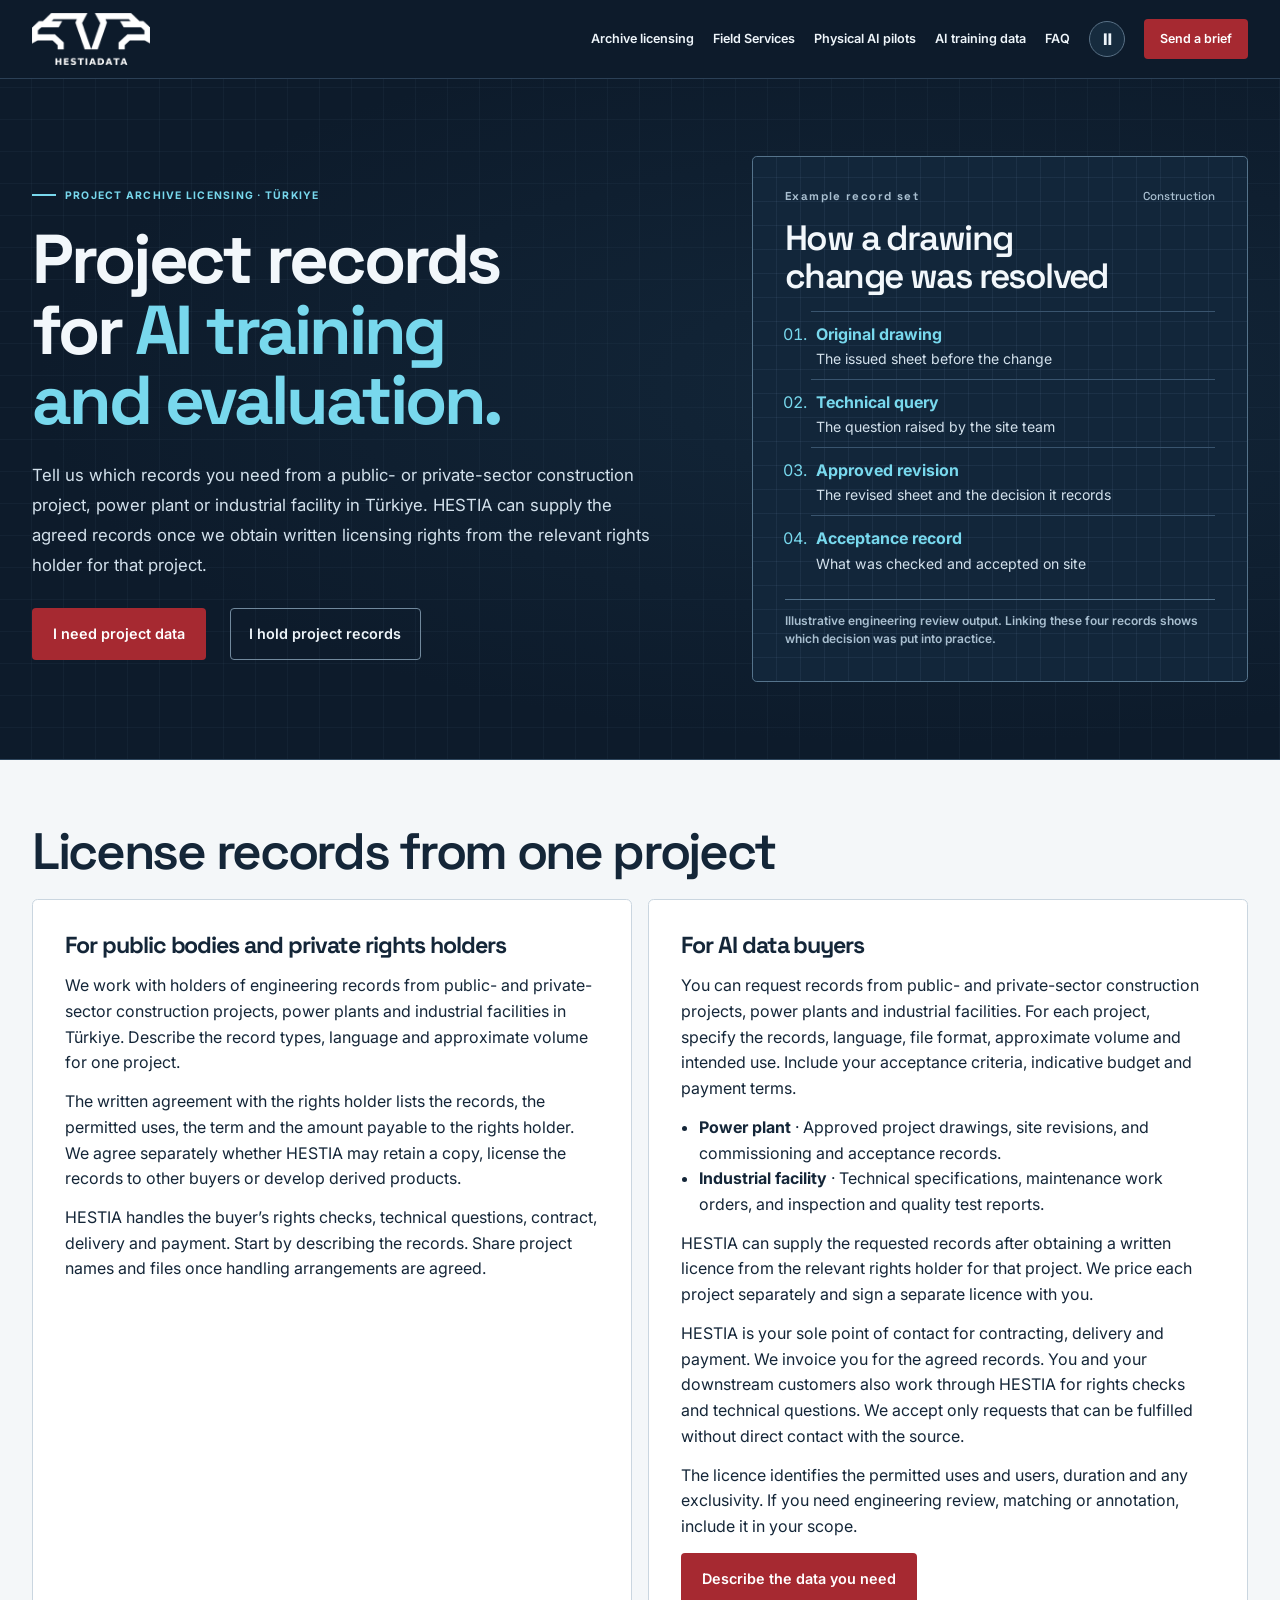
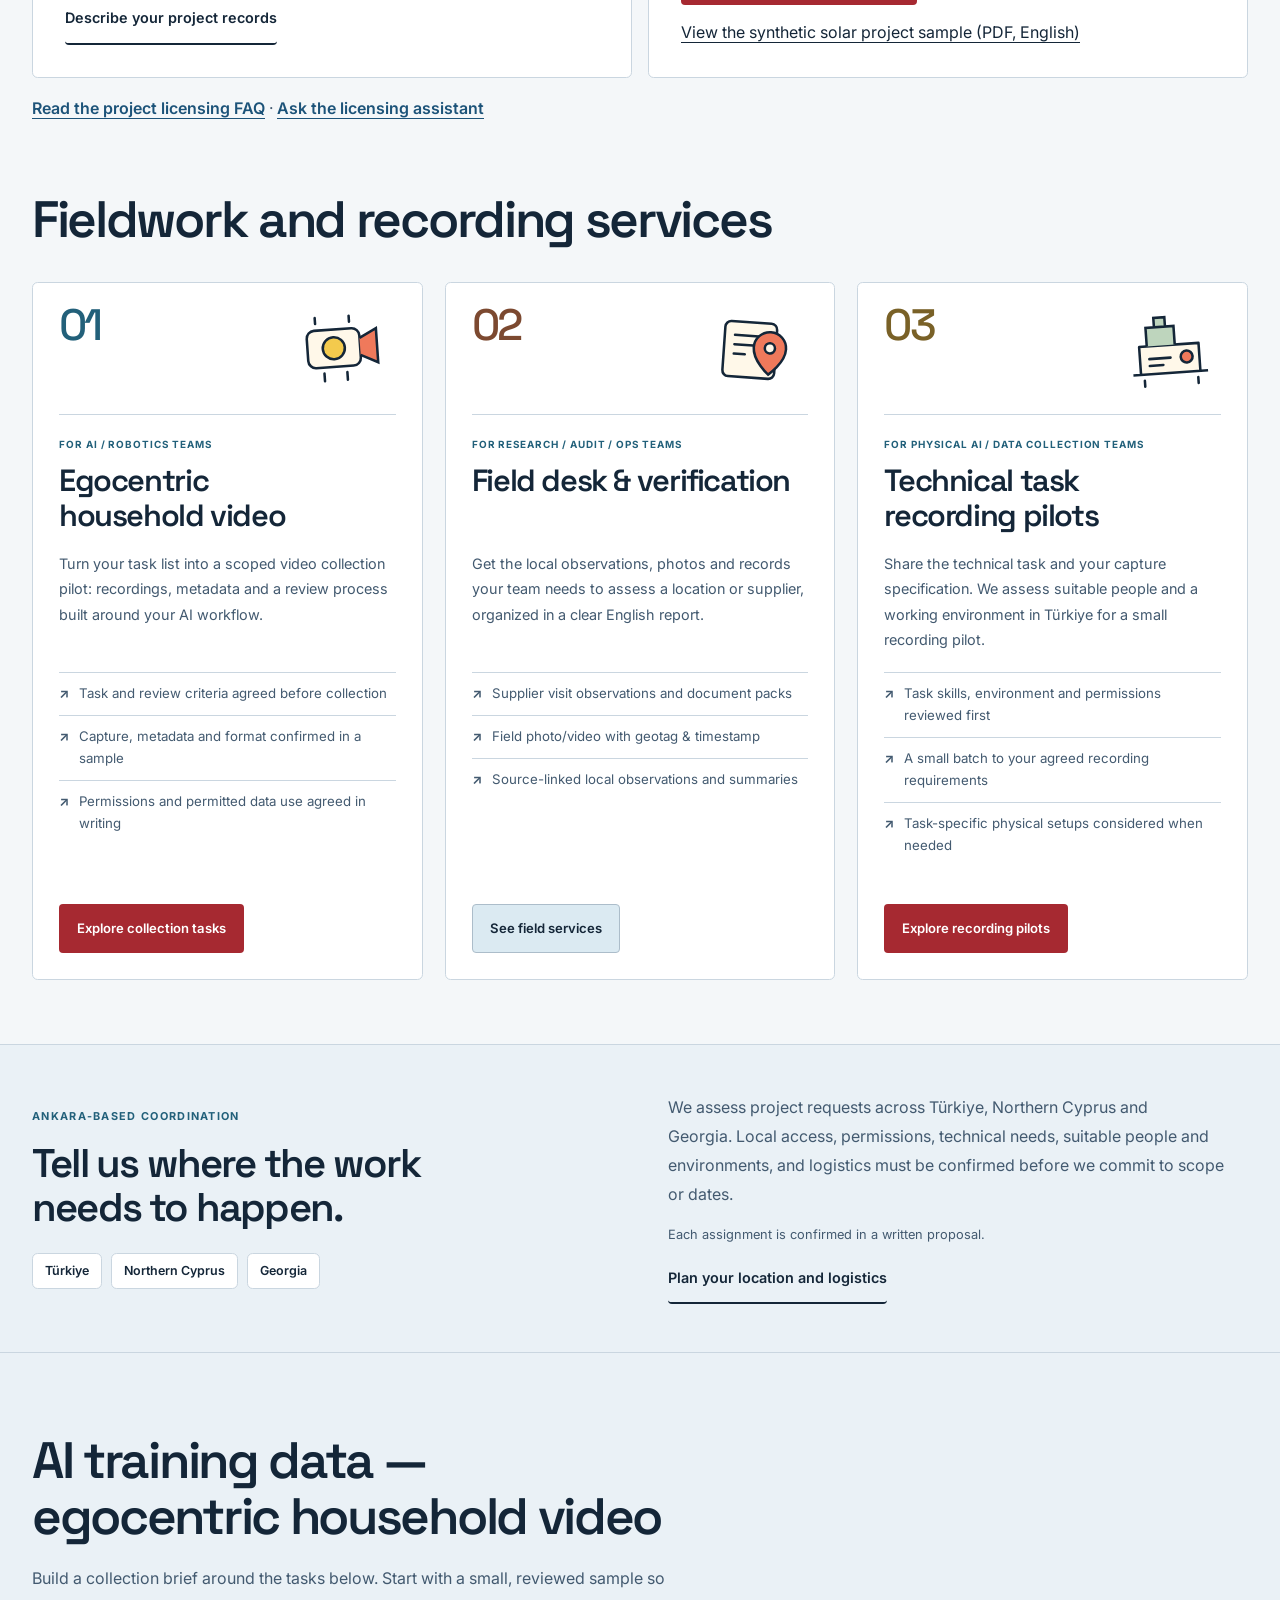
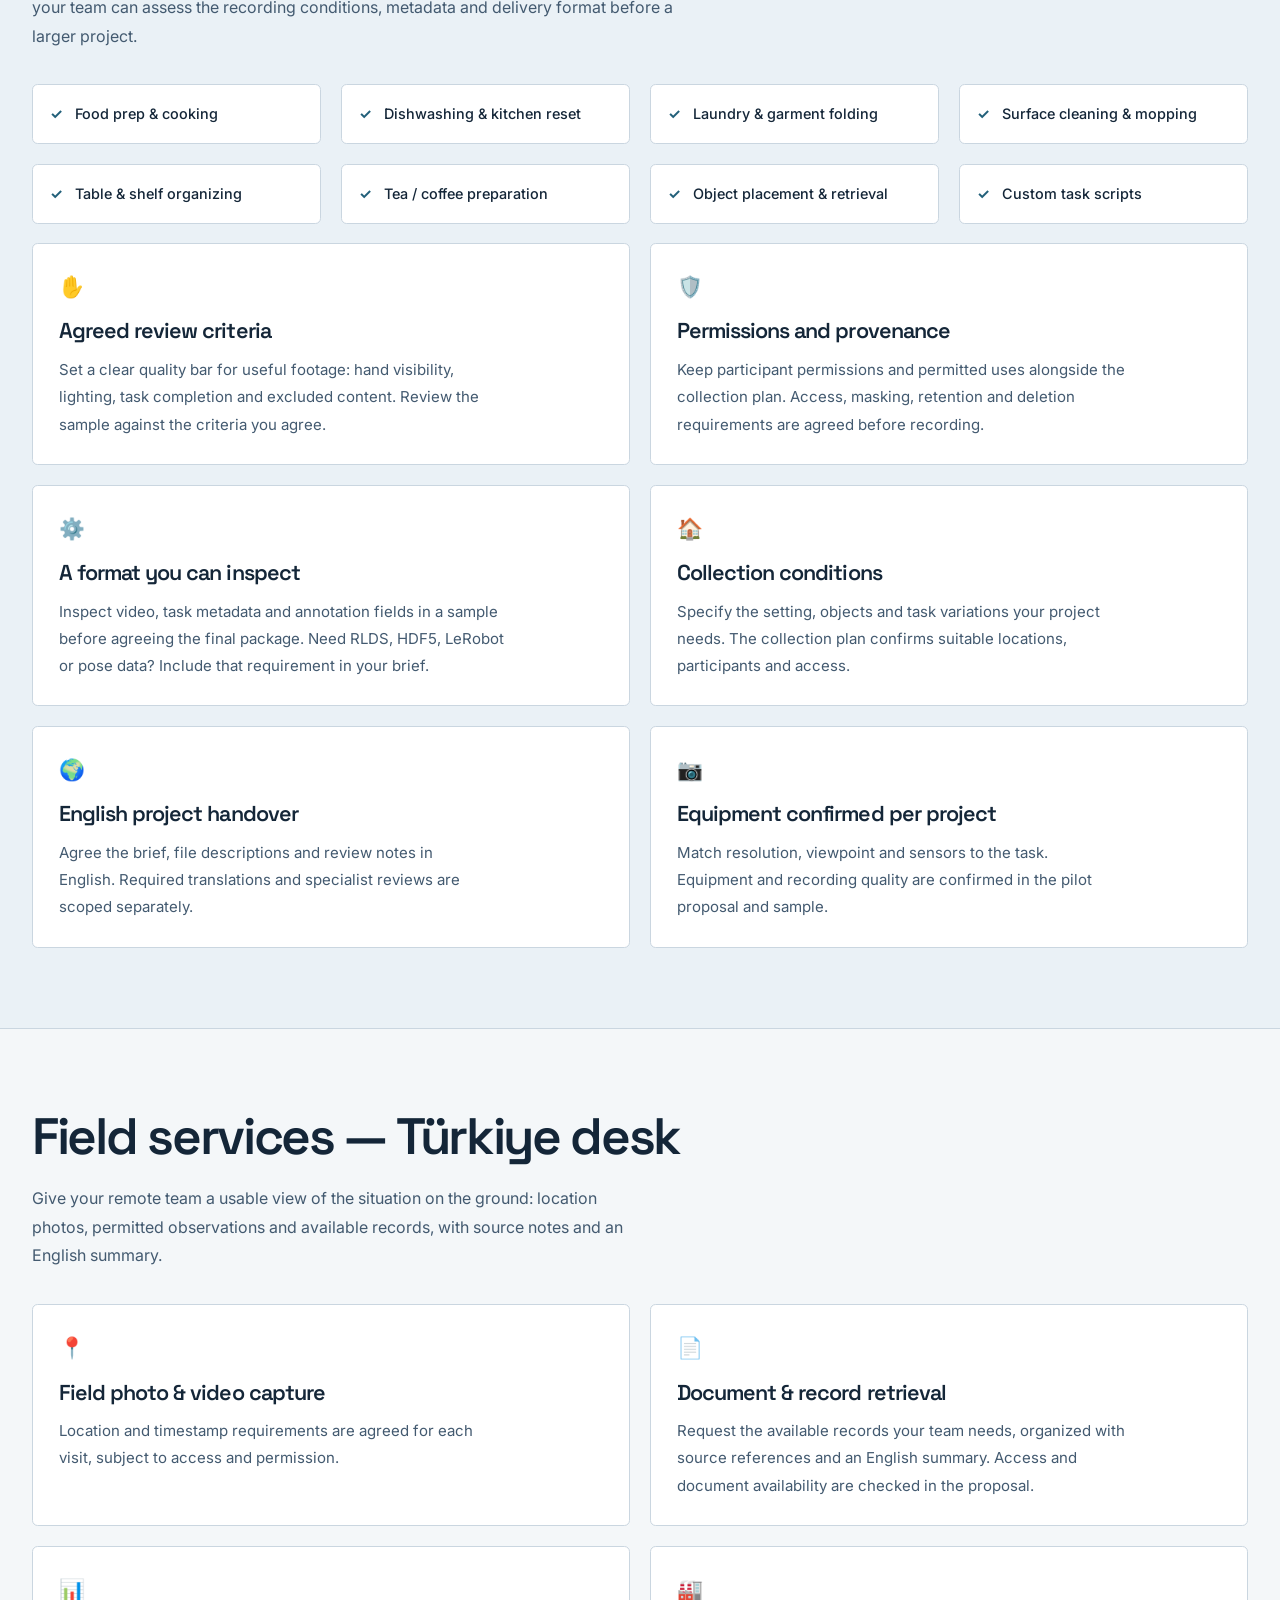
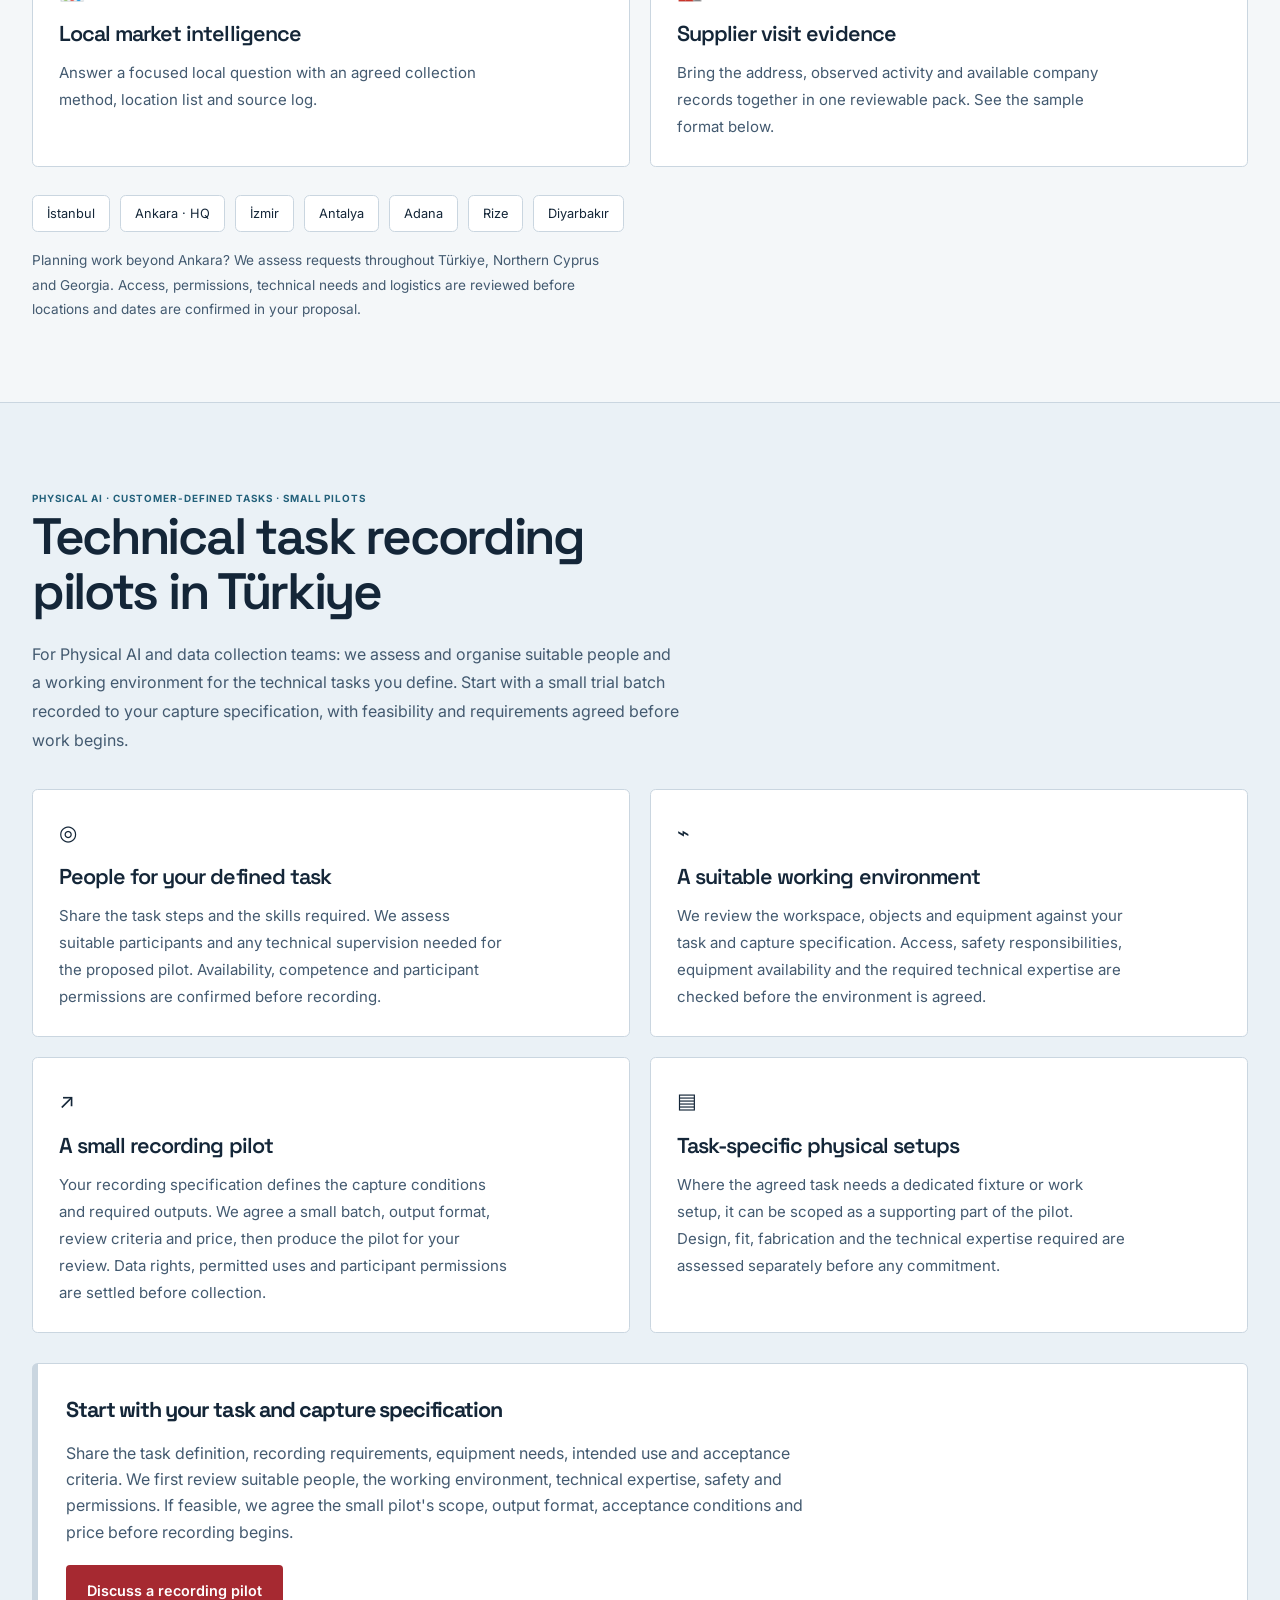
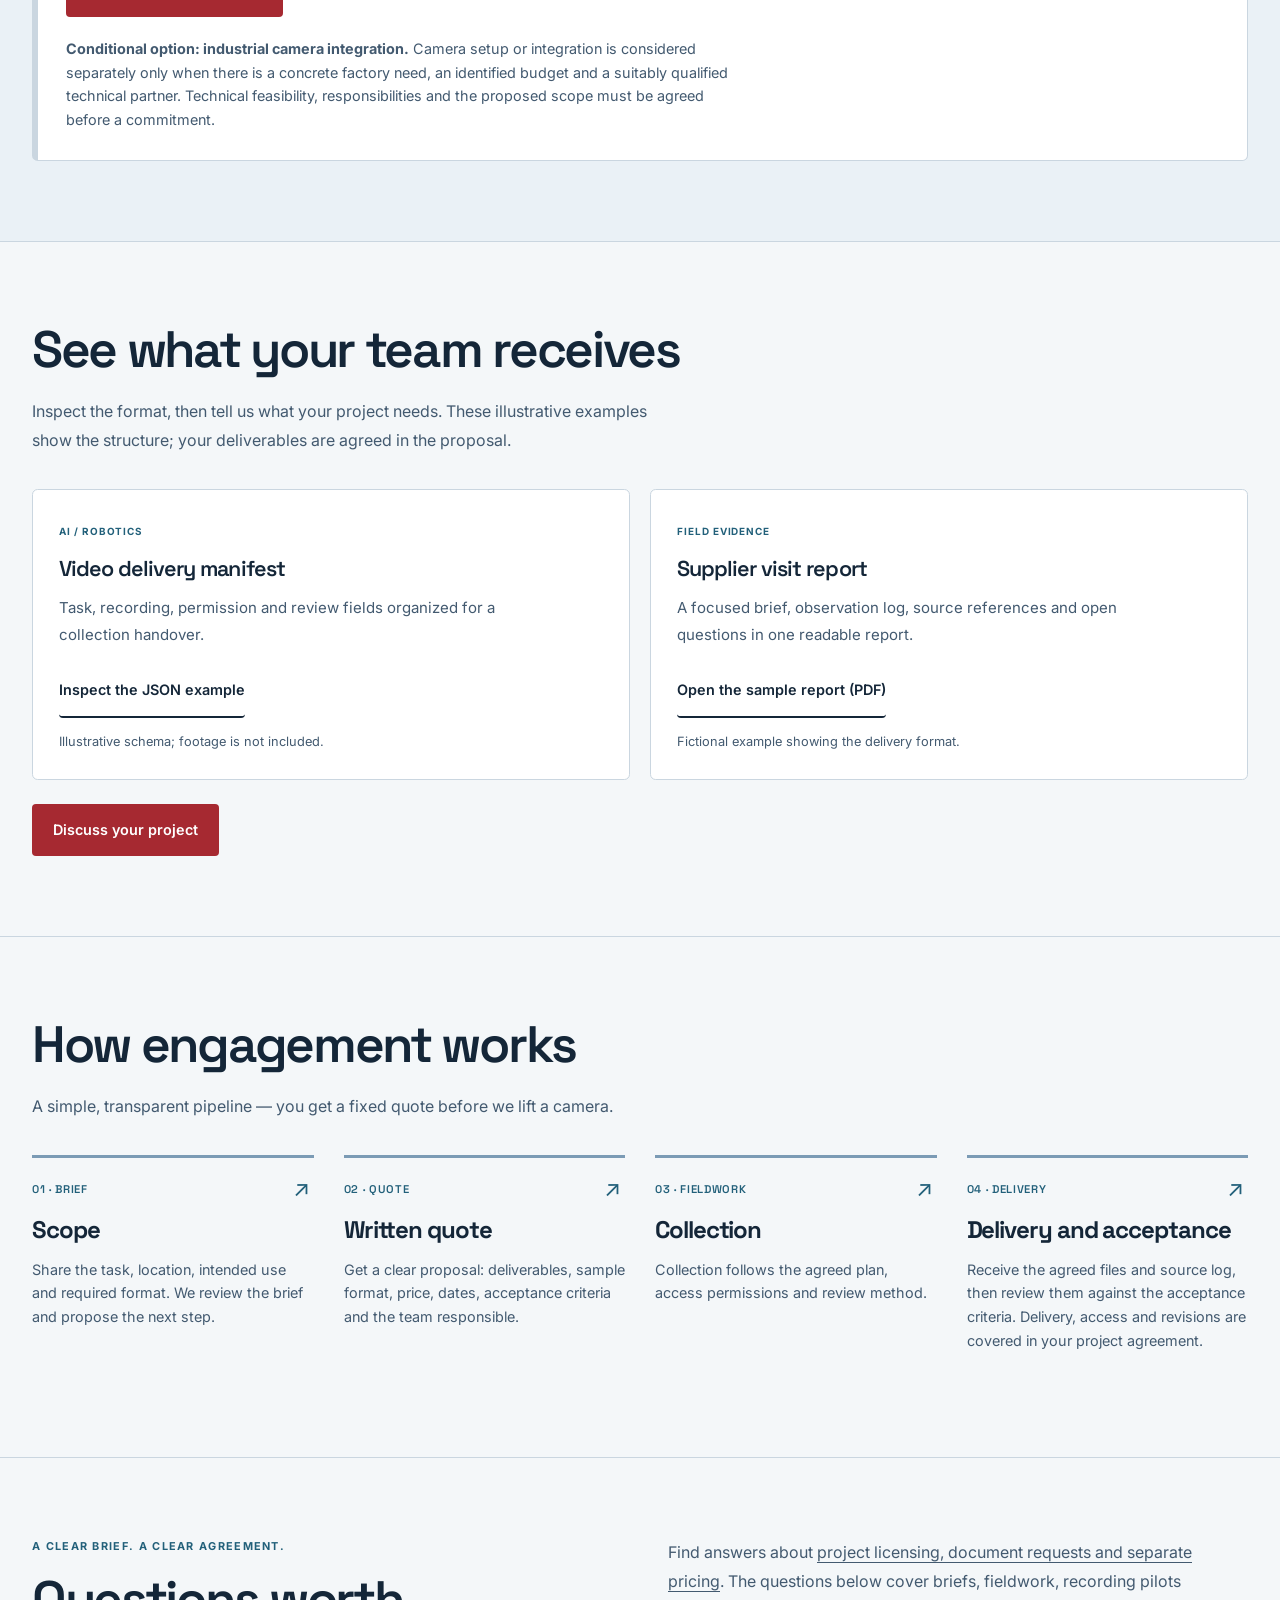
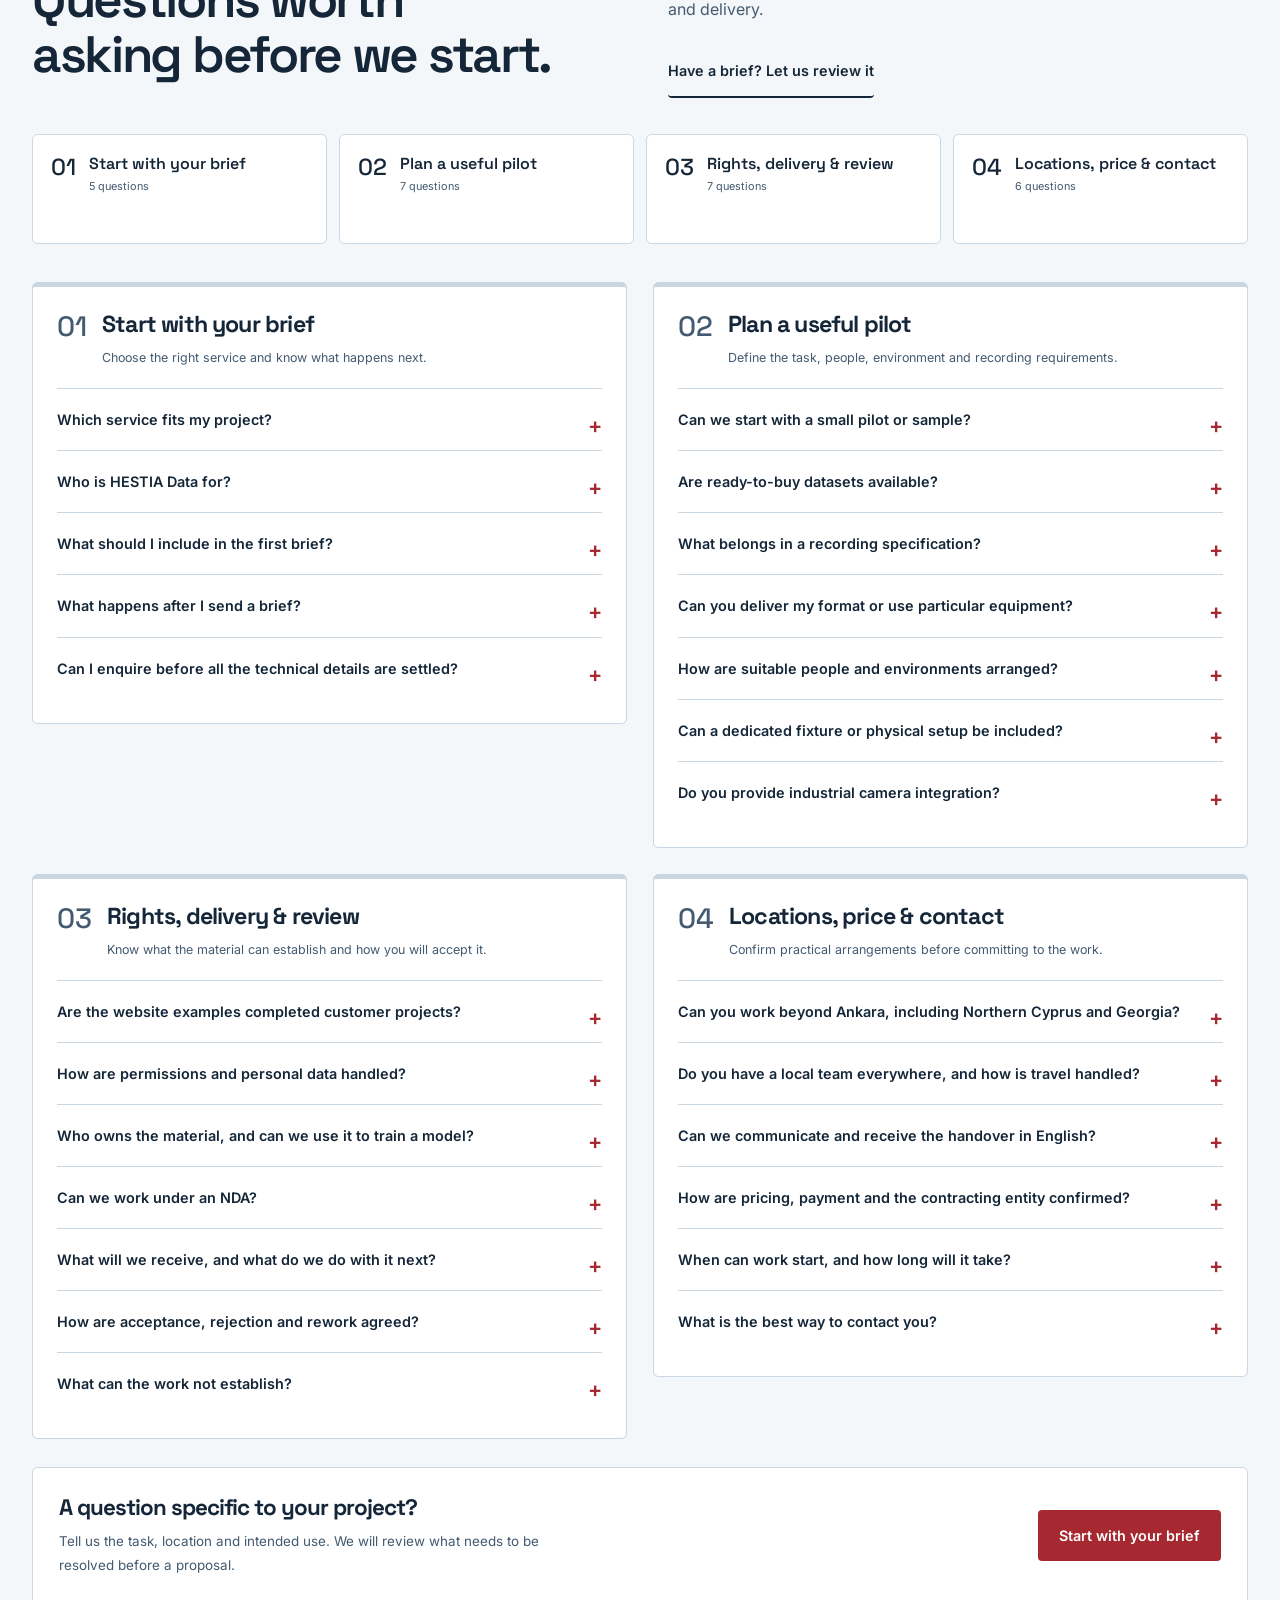
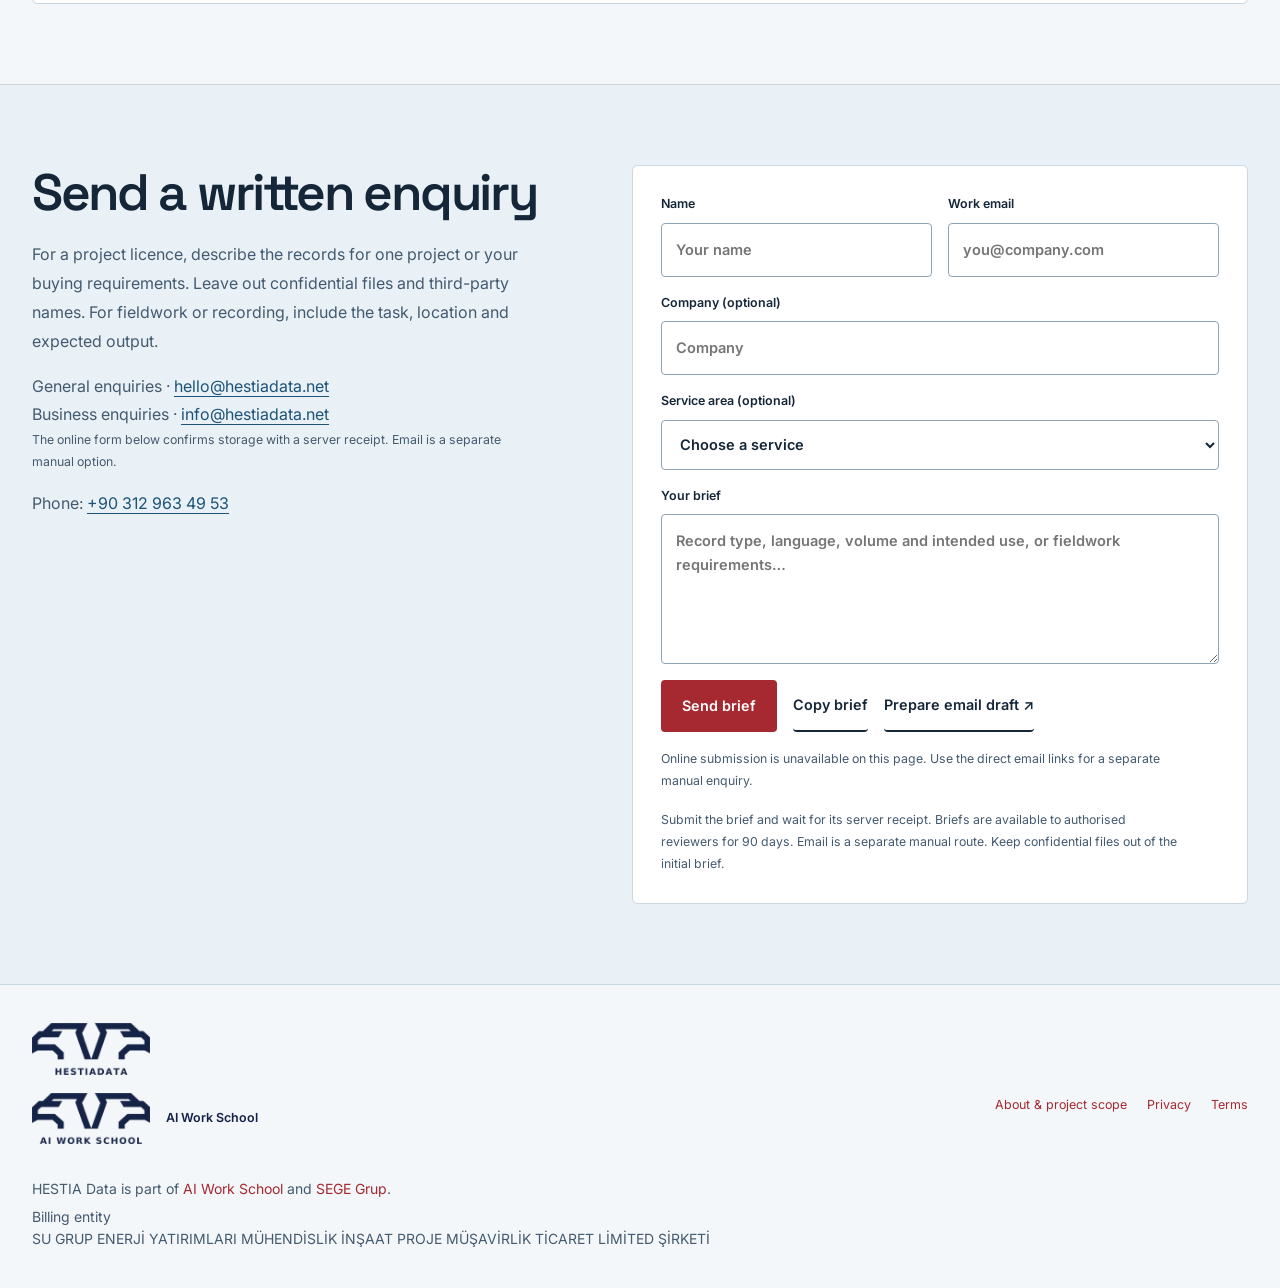
==== commit 5bb44340: "Add synthetic solar project PDF beside buyer brief" ====
--- a/index.html
+++ b/index.html
@@ -157,6 +157,7 @@
         <p>HESTIA is your sole point of contact for contracting, delivery and payment. We invoice you for the agreed records. You and your downstream customers also work through HESTIA for rights checks and technical questions. We accept only requests that can be fulfilled without direct contact with the source.</p>
         <p>The licence identifies the permitted uses and users, duration and any exclusivity. If you need engineering review, matching or annotation, include it in your scope.</p>
         <a class="btn" href="#contact" data-brief-service="archive-buyer">Describe the data you need</a>
+        <a href="/assets/samples/solar-project-records-en.pdf" type="application/pdf">View the synthetic solar project sample (PDF, English)</a>
       </article>
     </div>
     <p class="sub" style="margin-top:1rem"><a href="/project-licensing-faq.html">Read the project licensing FAQ</a> · <a href="/project-licensing-faq.html#licensing-assistant">Ask the licensing assistant</a></p>
--- a/assets/hestia-site.css
+++ b/assets/hestia-site.css
@@ -26,8 +26,6 @@
 }
 
 .site-header nav a:hover { color: var(--cyan); }
-.site-header a:focus-visible, .site-header button:focus-visible,
-.hero-banner a:focus-visible { outline-color: var(--cyan); }
 
 .home .btn {
   border-radius: .25rem;
@@ -57,6 +55,7 @@
 .hero-banner .hero-intro { padding-block: clamp(3rem, 6vw, 6rem); }
 .hero-banner h1 { font-weight: 700; }
 .hero-banner h1 span, .hero-banner .pill { color: var(--cyan); }
+.hero-banner .pill { max-width: none; }
 .hero-banner .pill::before { width: 1.5rem; height: 2px; border-radius: 0; background: var(--cyan); }
 .hero-banner .lead { color: #d3e1ec; font-size: 1.05rem; }
 .home .hero-banner .btn.ghost {
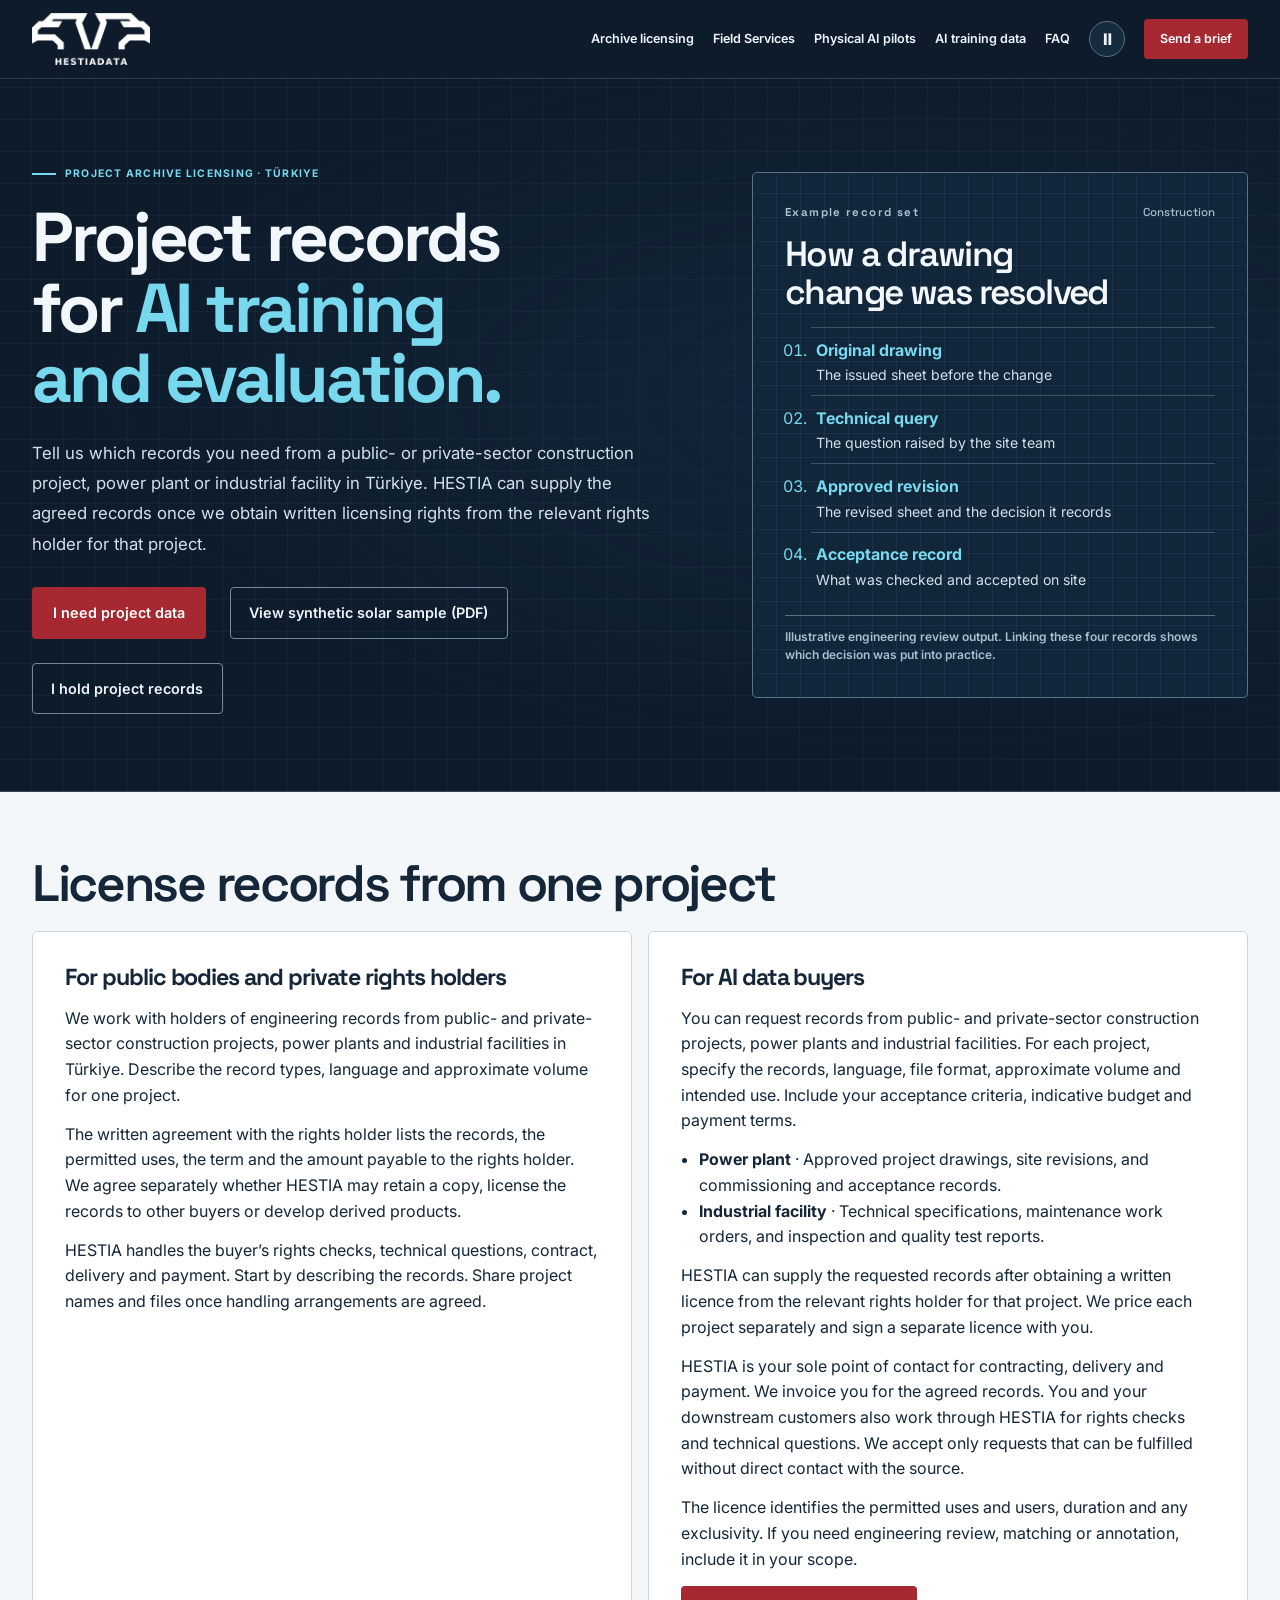
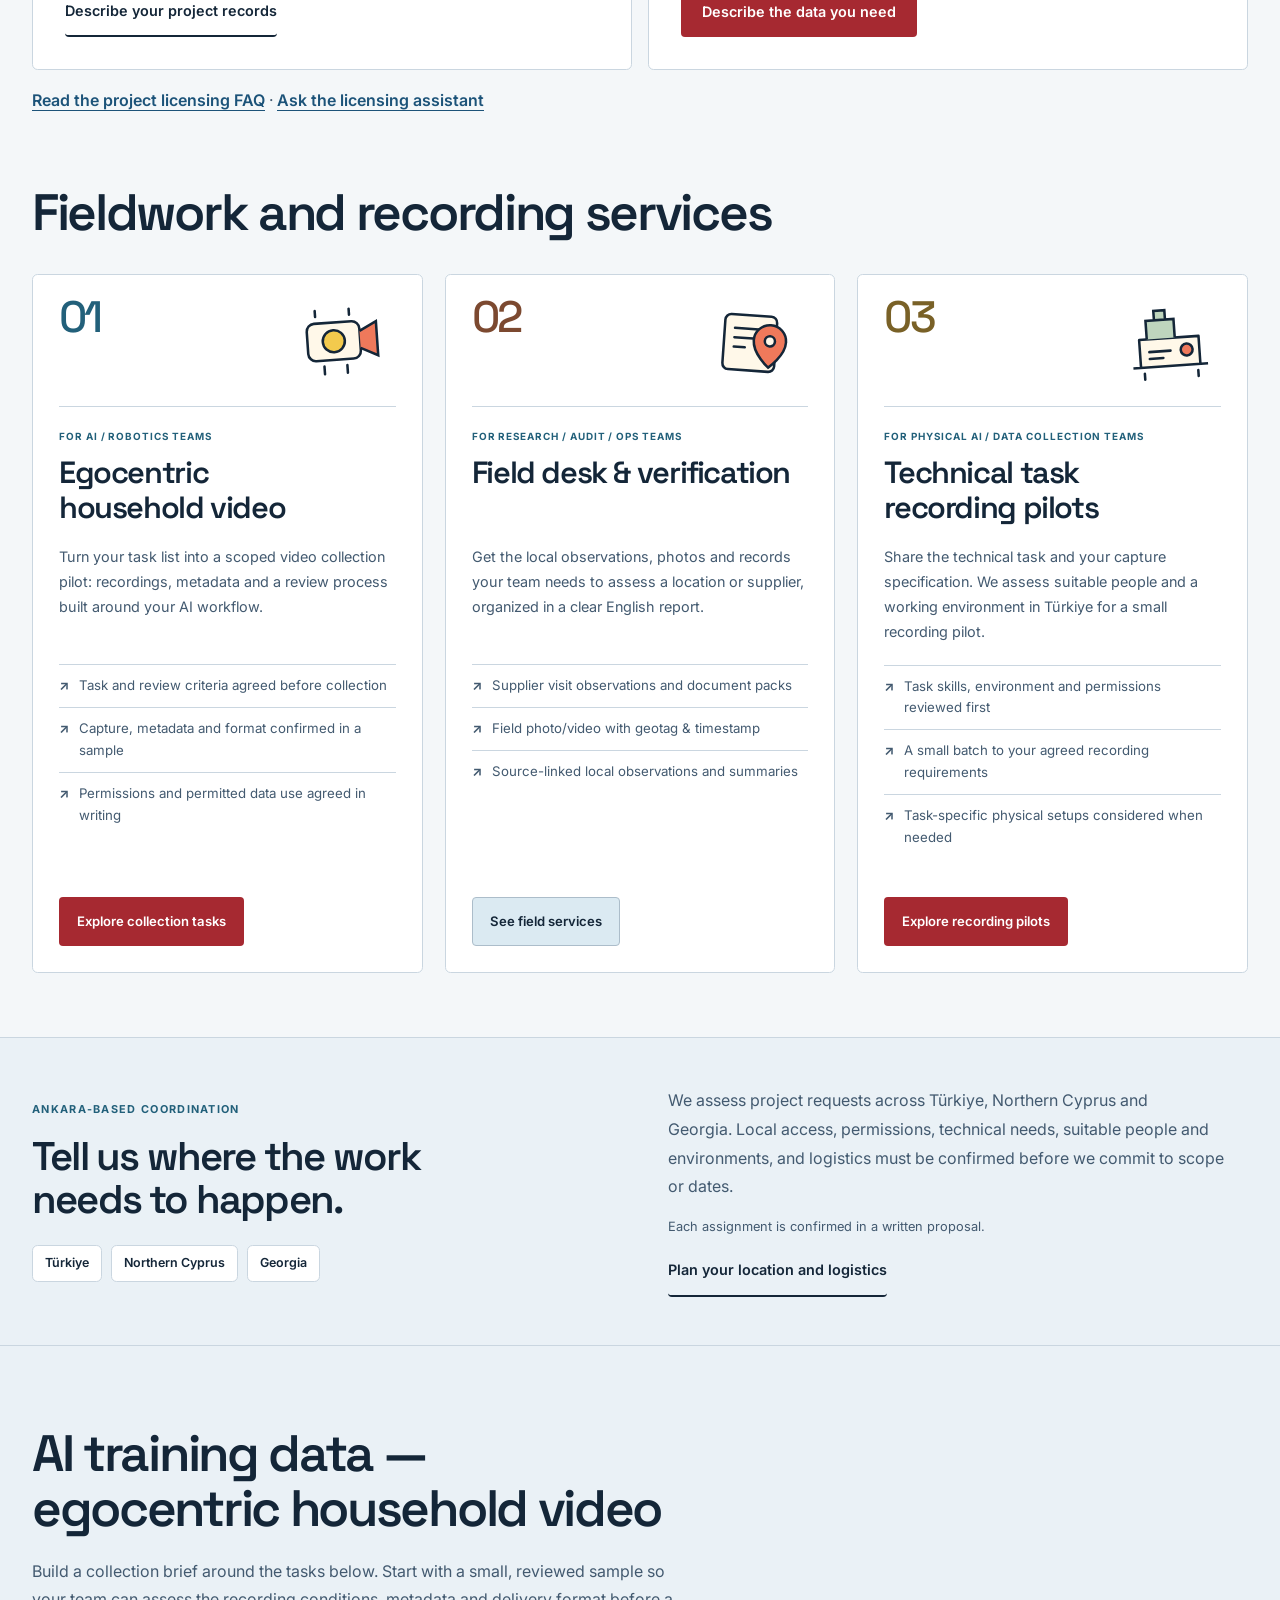
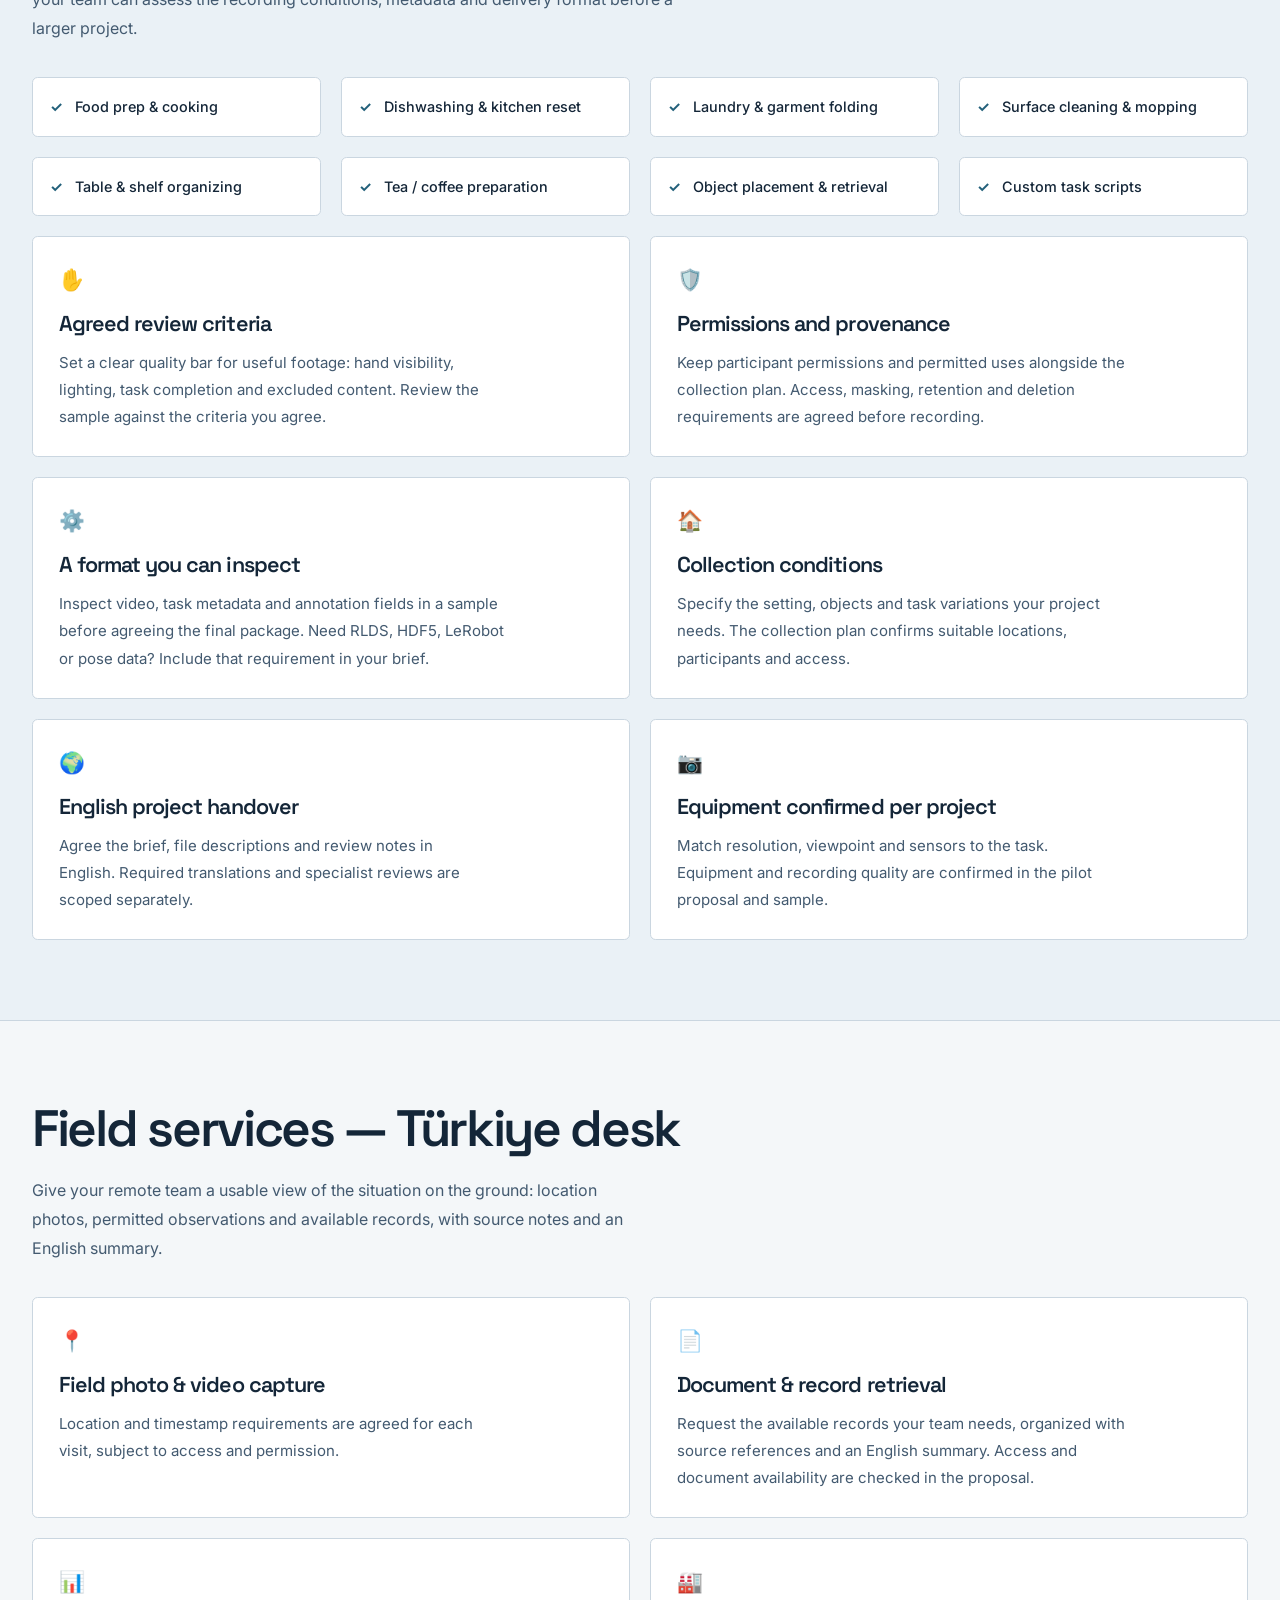
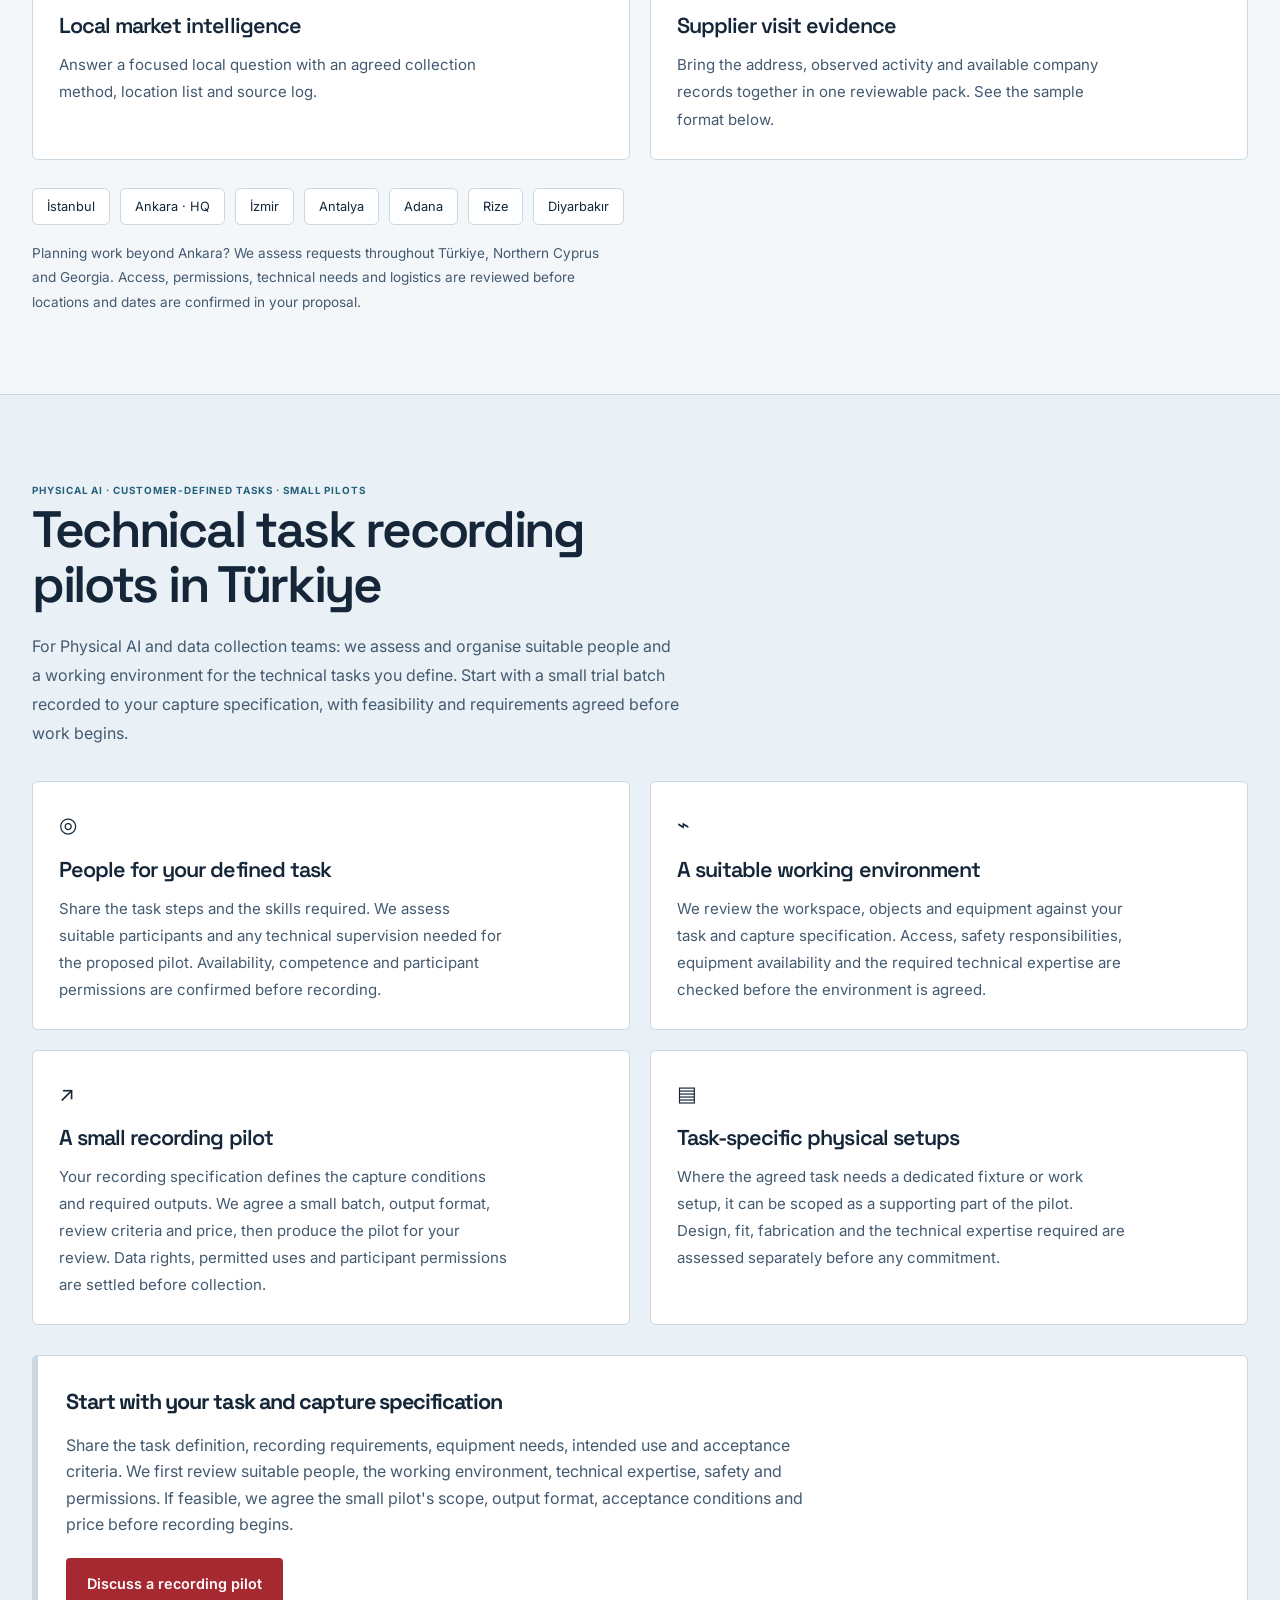
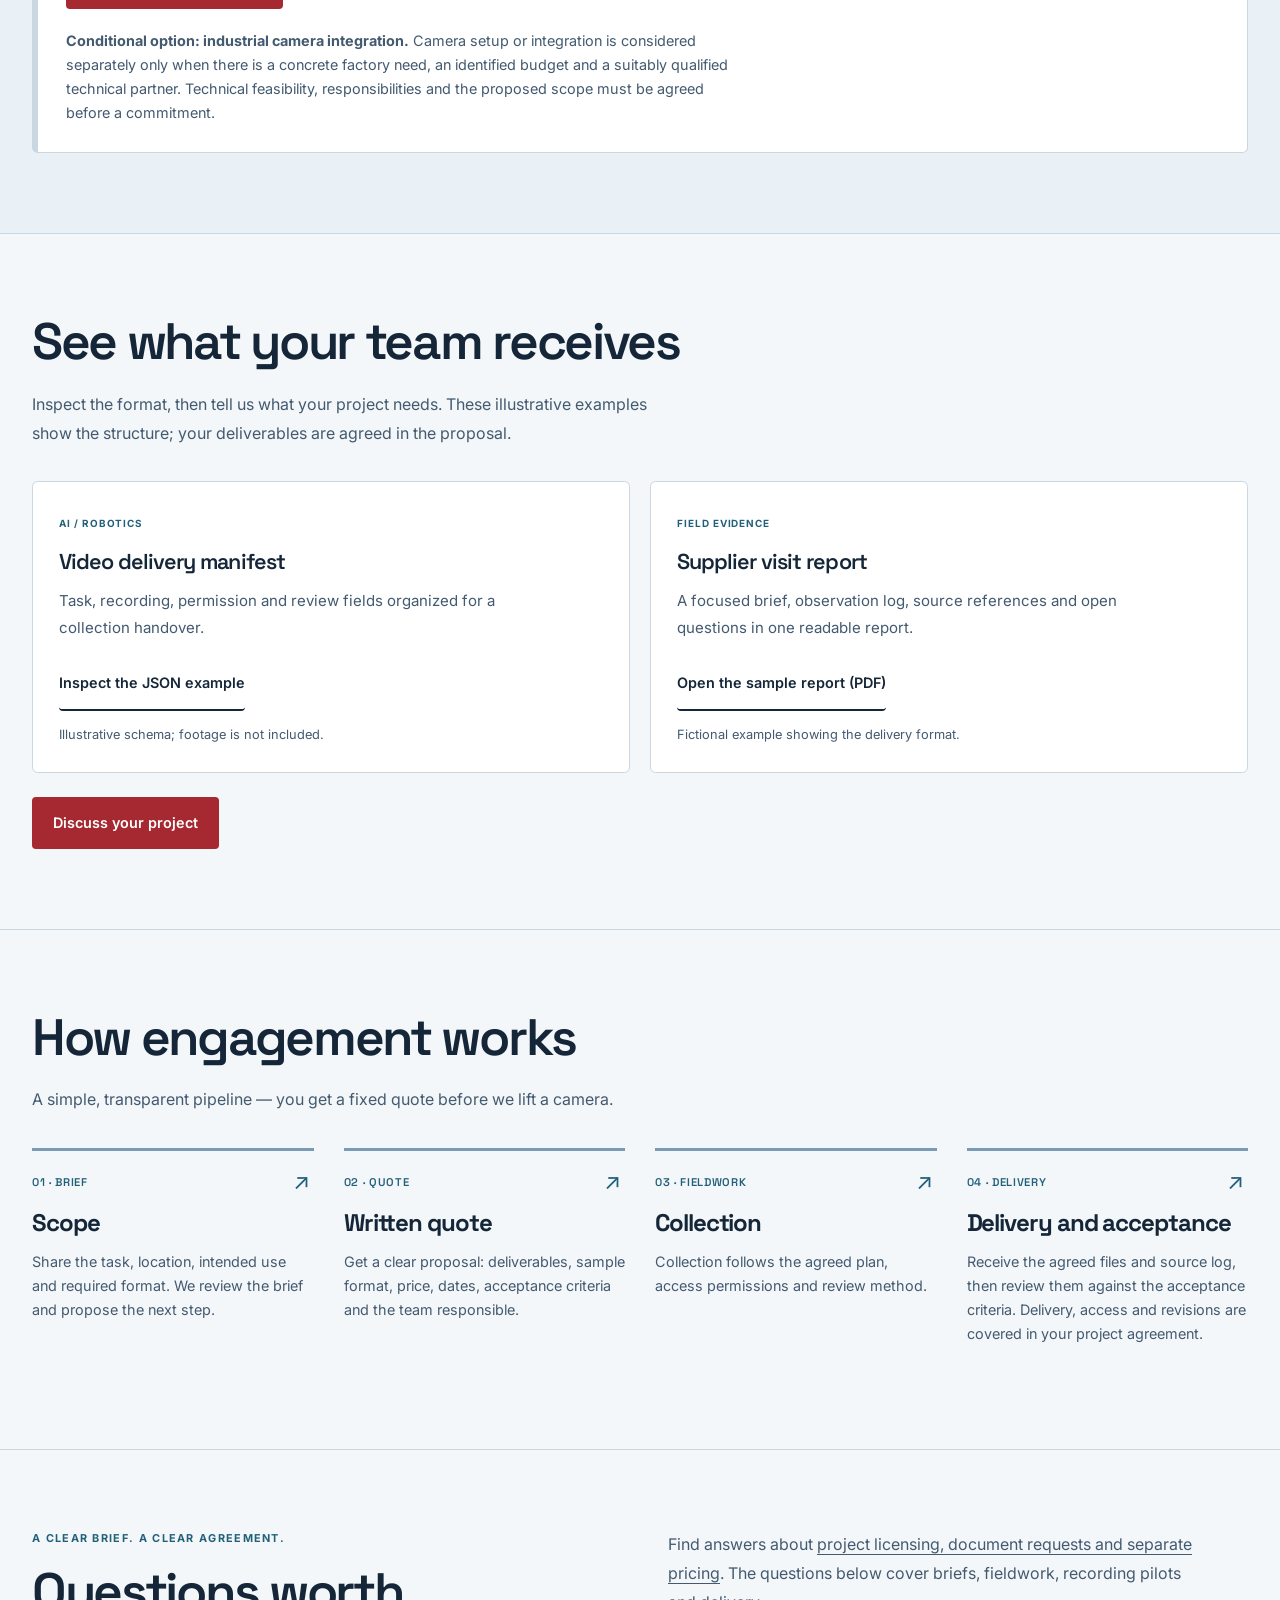
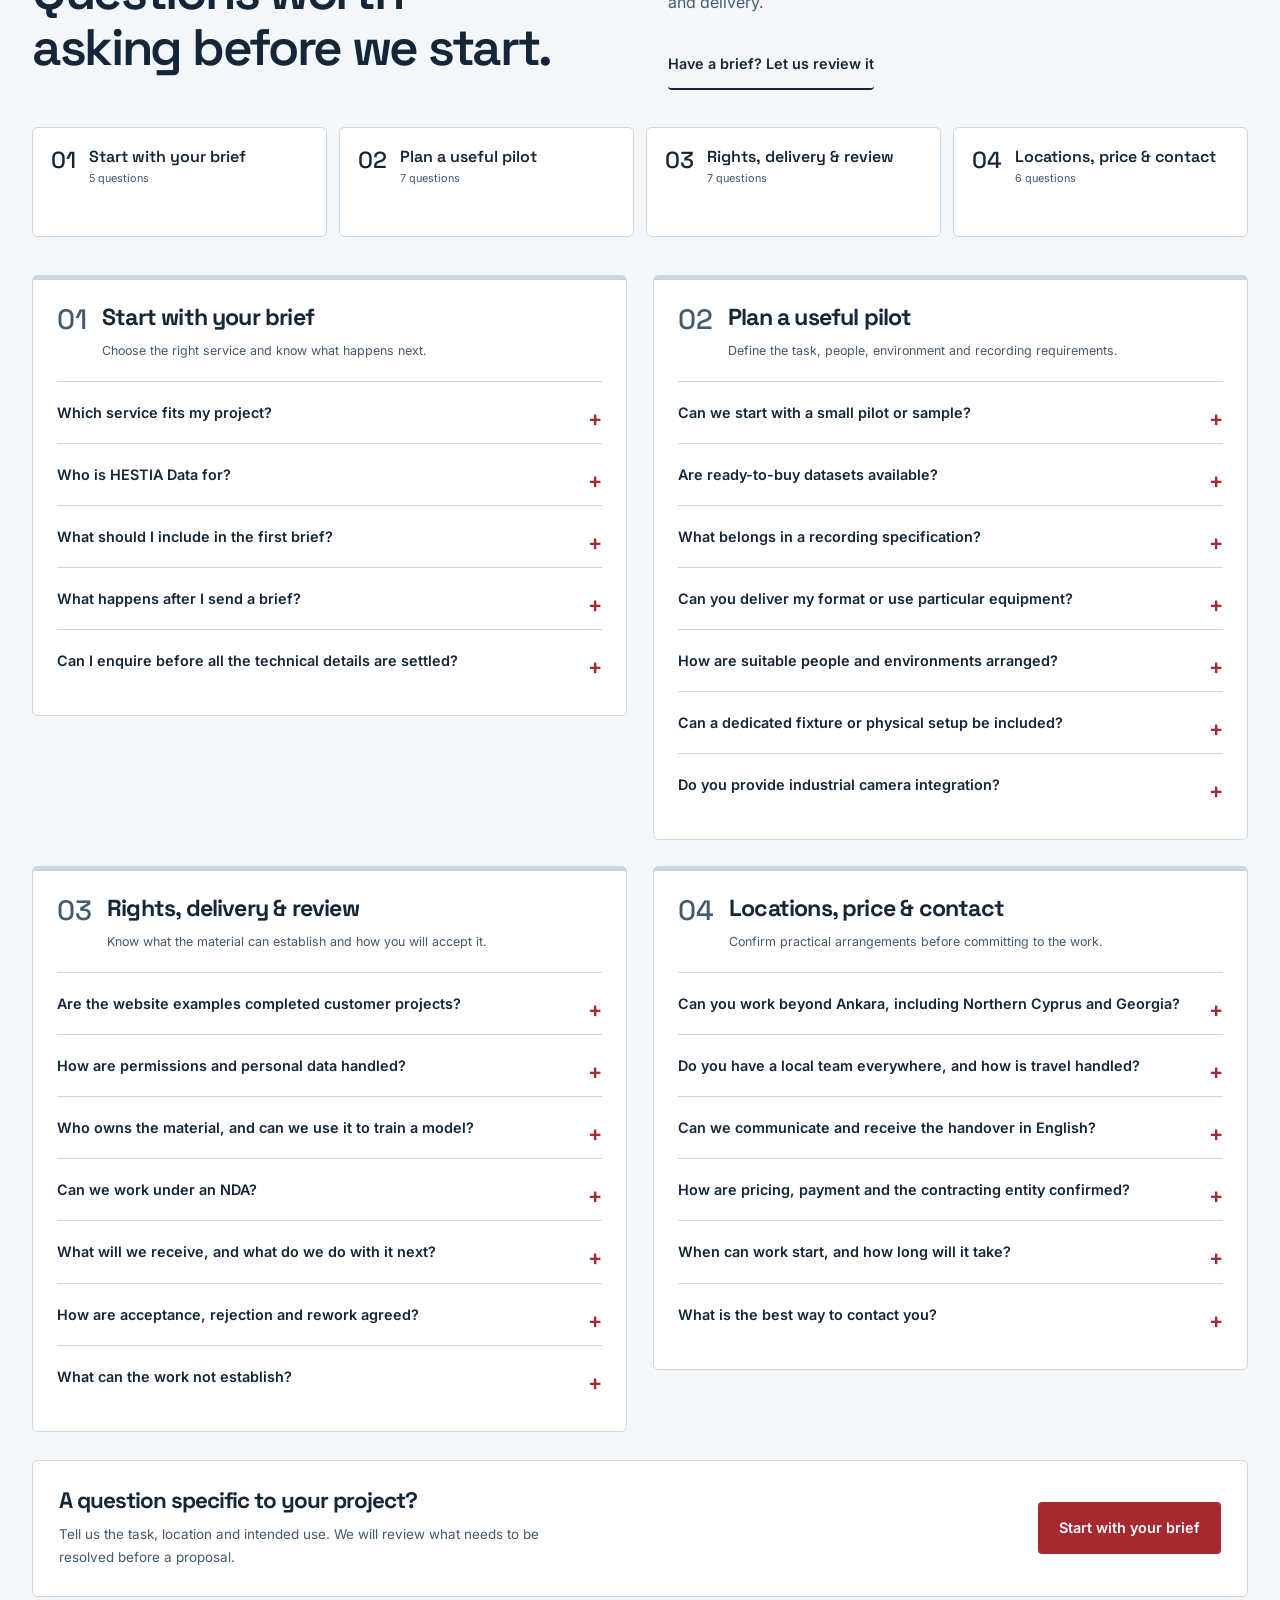
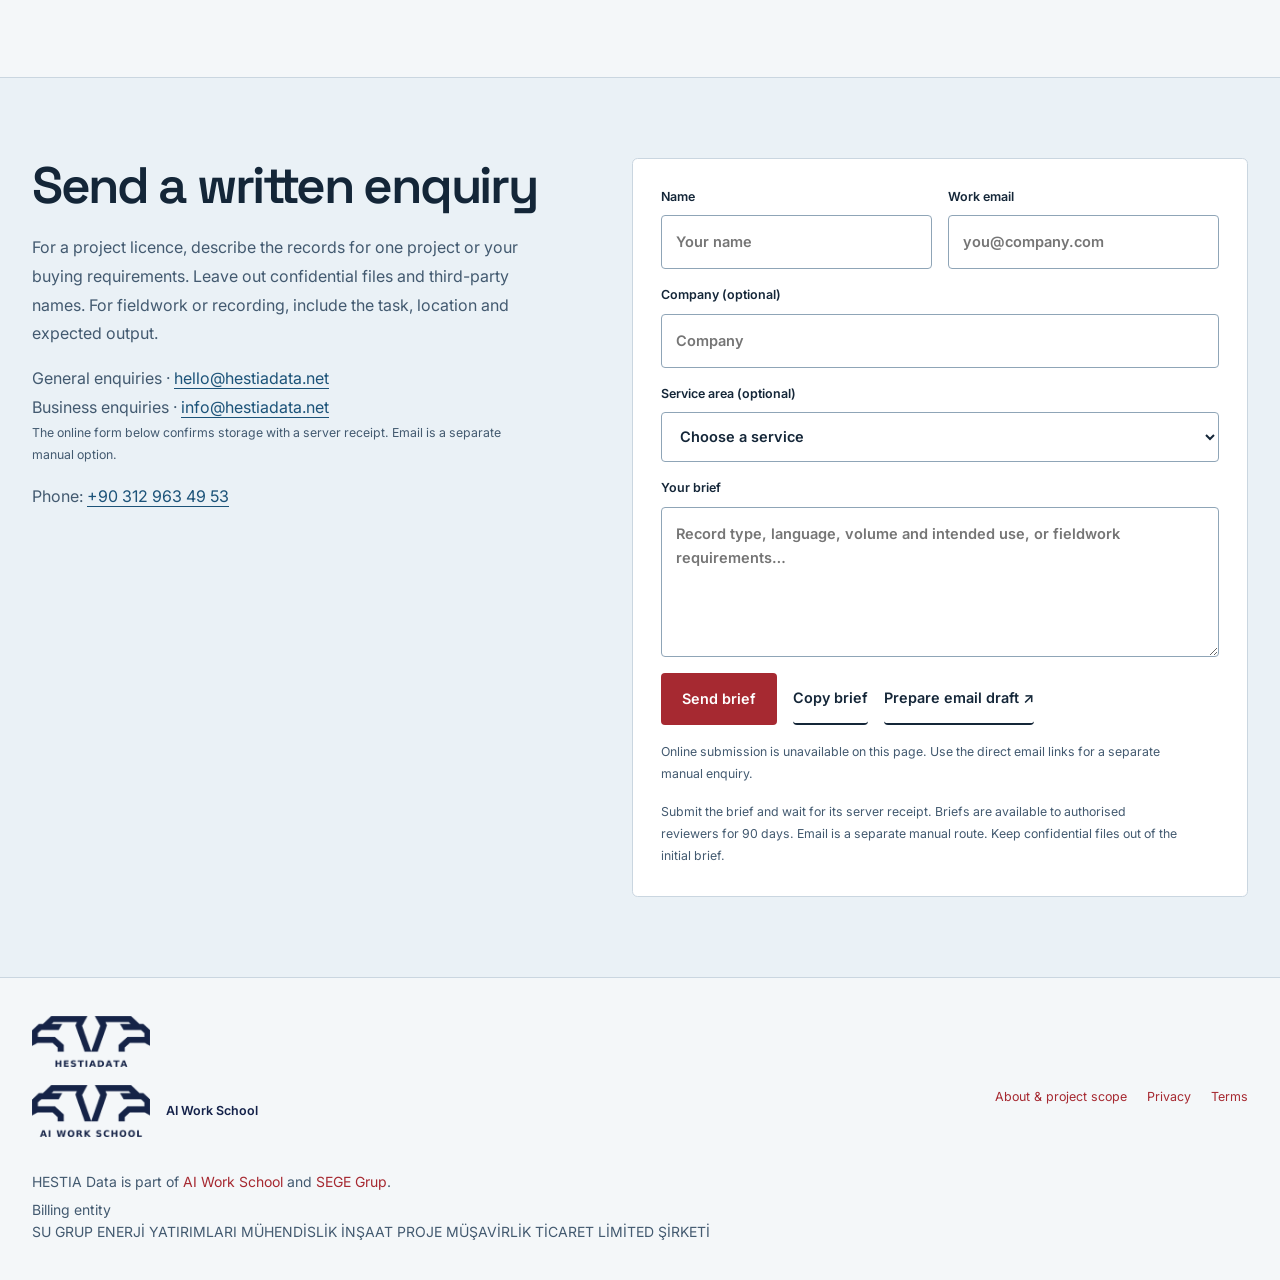
==== commit f3a72044: "Show the solar sample beside the main buyer button" ====
--- a/index.html
+++ b/index.html
@@ -120,6 +120,7 @@
   <p class="lead">Tell us which records you need from a public- or private-sector construction project, power plant or industrial facility in Türkiye. HESTIA can supply the agreed records once we obtain written licensing rights from the relevant rights holder for that project.</p>
   <div class="cta">
     <a class="btn" href="#archive-buyers">I need project data</a>
+    <a class="btn ghost" href="/assets/samples/solar-project-records-en.pdf" type="application/pdf">View synthetic solar sample (PDF)</a>
     <a class="btn ghost" href="#archive-owners">I hold project records</a>
   </div>
 </div>
@@ -157,7 +158,6 @@
         <p>HESTIA is your sole point of contact for contracting, delivery and payment. We invoice you for the agreed records. You and your downstream customers also work through HESTIA for rights checks and technical questions. We accept only requests that can be fulfilled without direct contact with the source.</p>
         <p>The licence identifies the permitted uses and users, duration and any exclusivity. If you need engineering review, matching or annotation, include it in your scope.</p>
         <a class="btn" href="#contact" data-brief-service="archive-buyer">Describe the data you need</a>
-        <a href="/assets/samples/solar-project-records-en.pdf" type="application/pdf">View the synthetic solar project sample (PDF, English)</a>
       </article>
     </div>
     <p class="sub" style="margin-top:1rem"><a href="/project-licensing-faq.html">Read the project licensing FAQ</a> · <a href="/project-licensing-faq.html#licensing-assistant">Ask the licensing assistant</a></p>
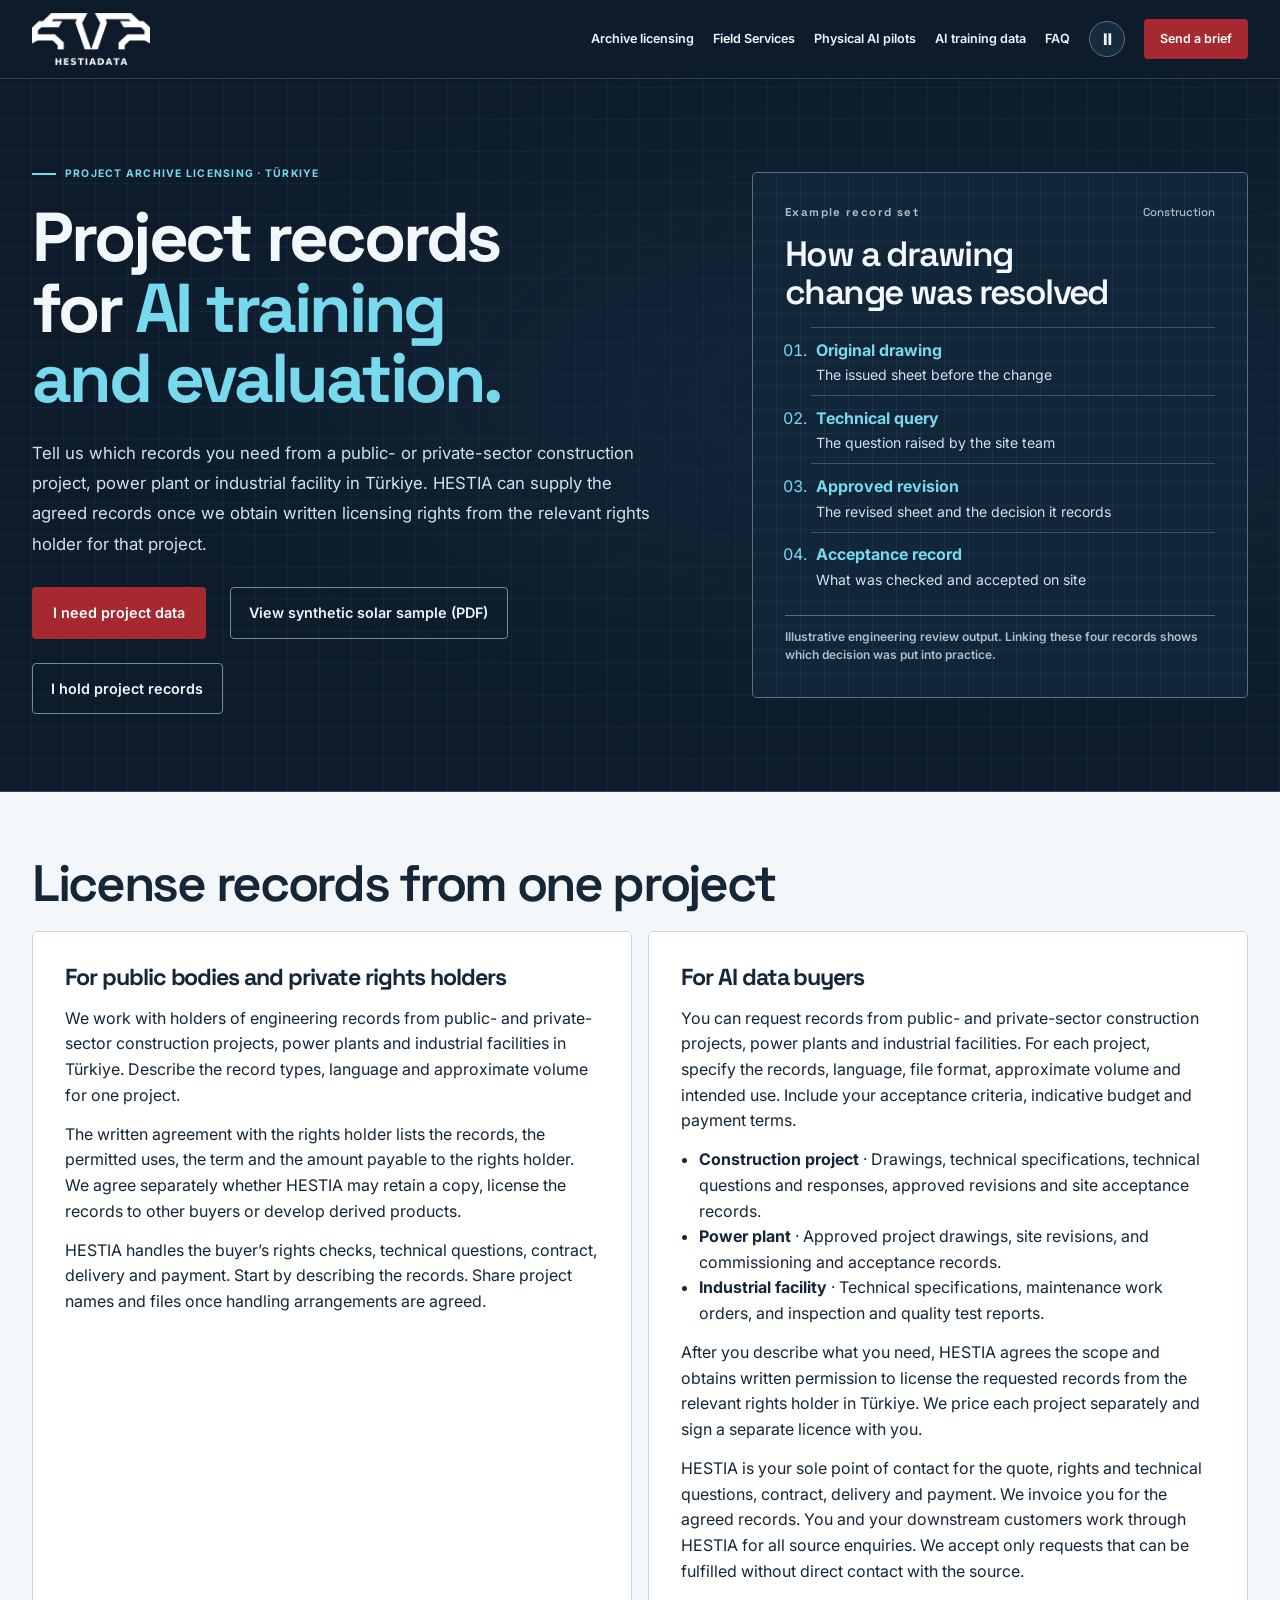
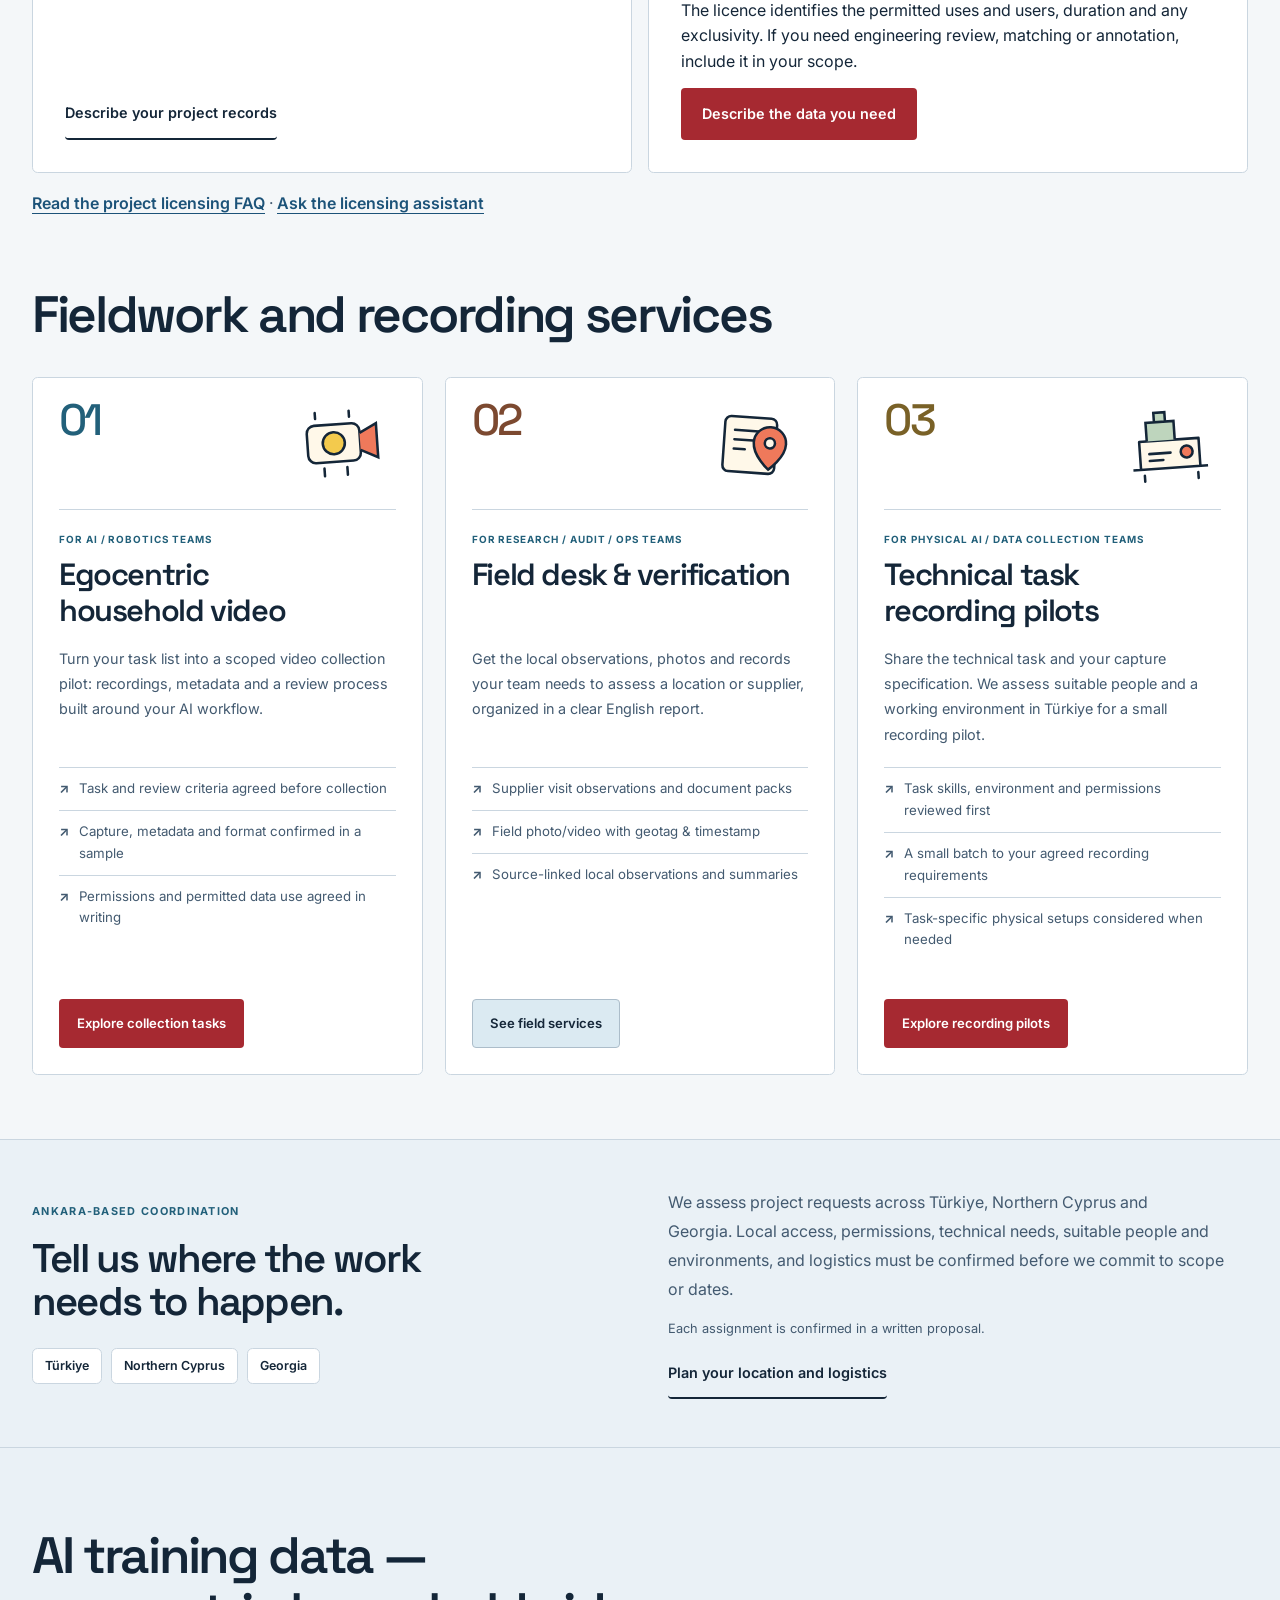
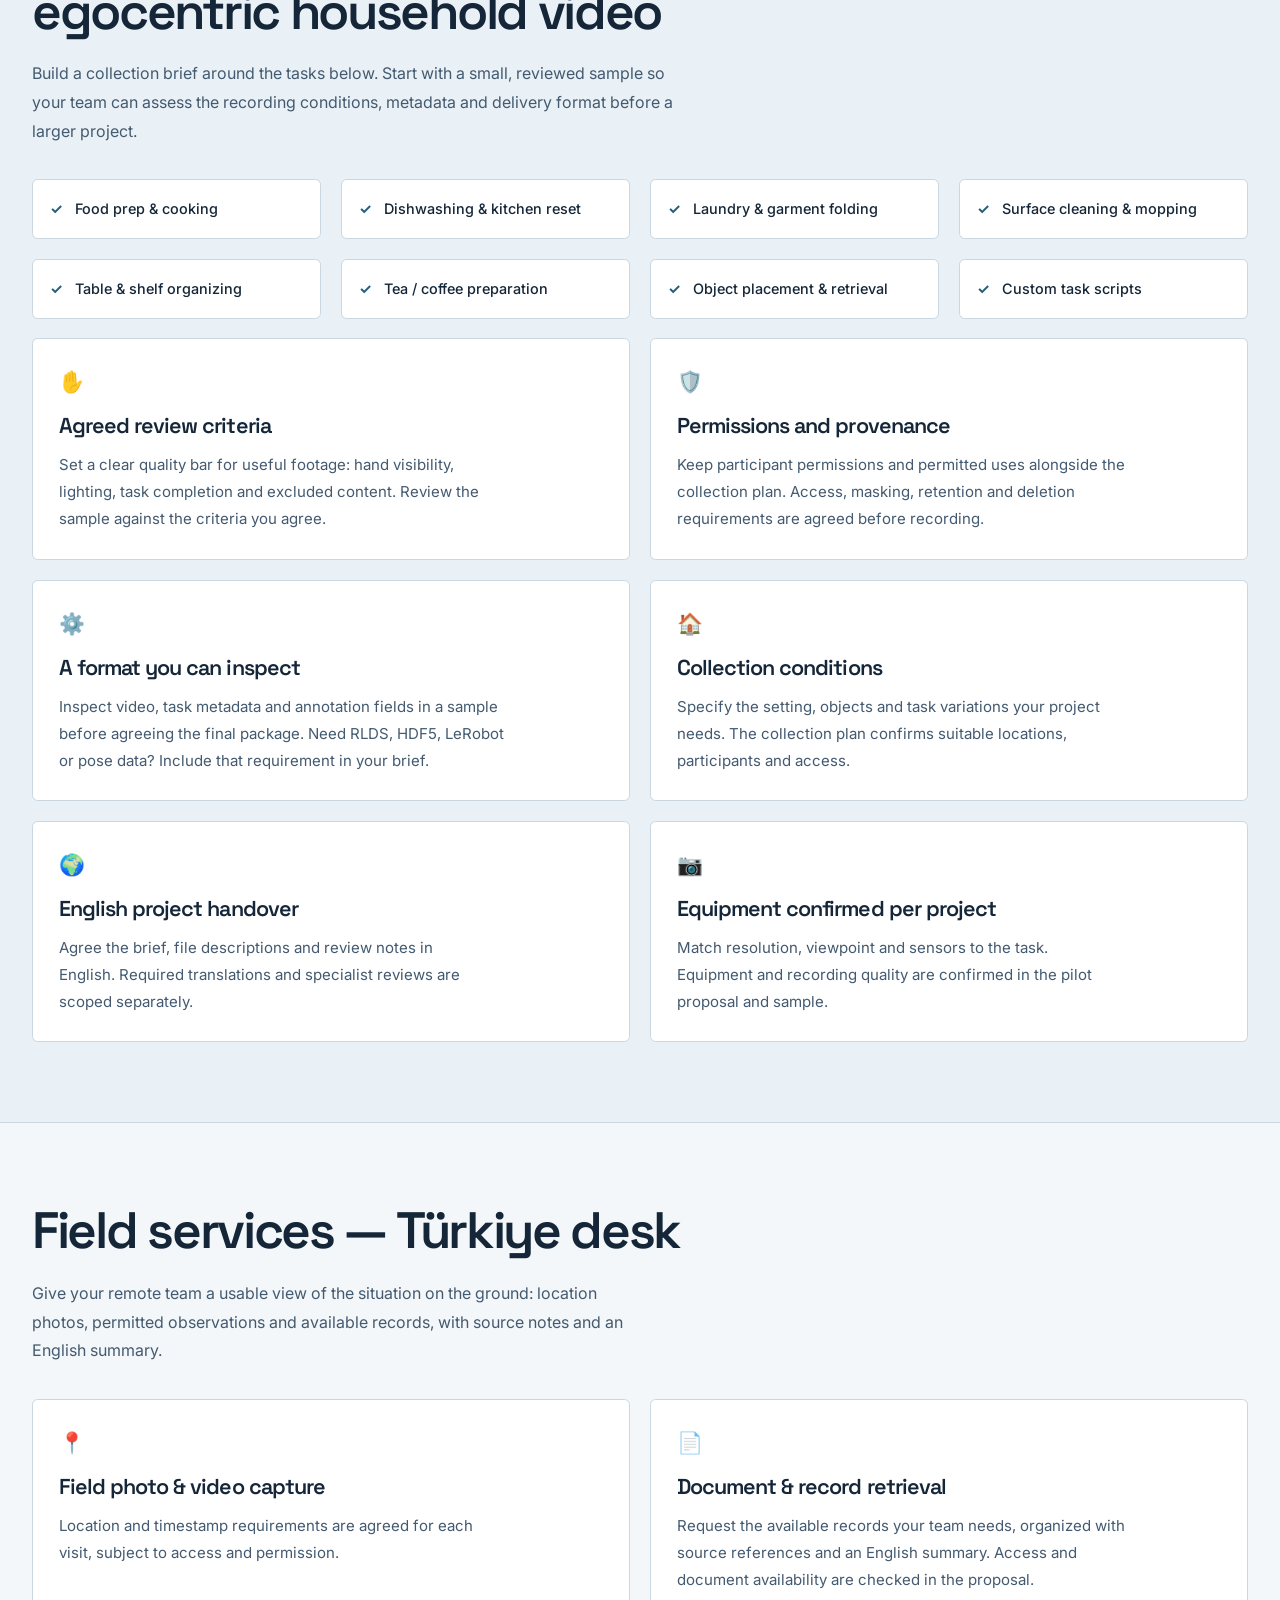
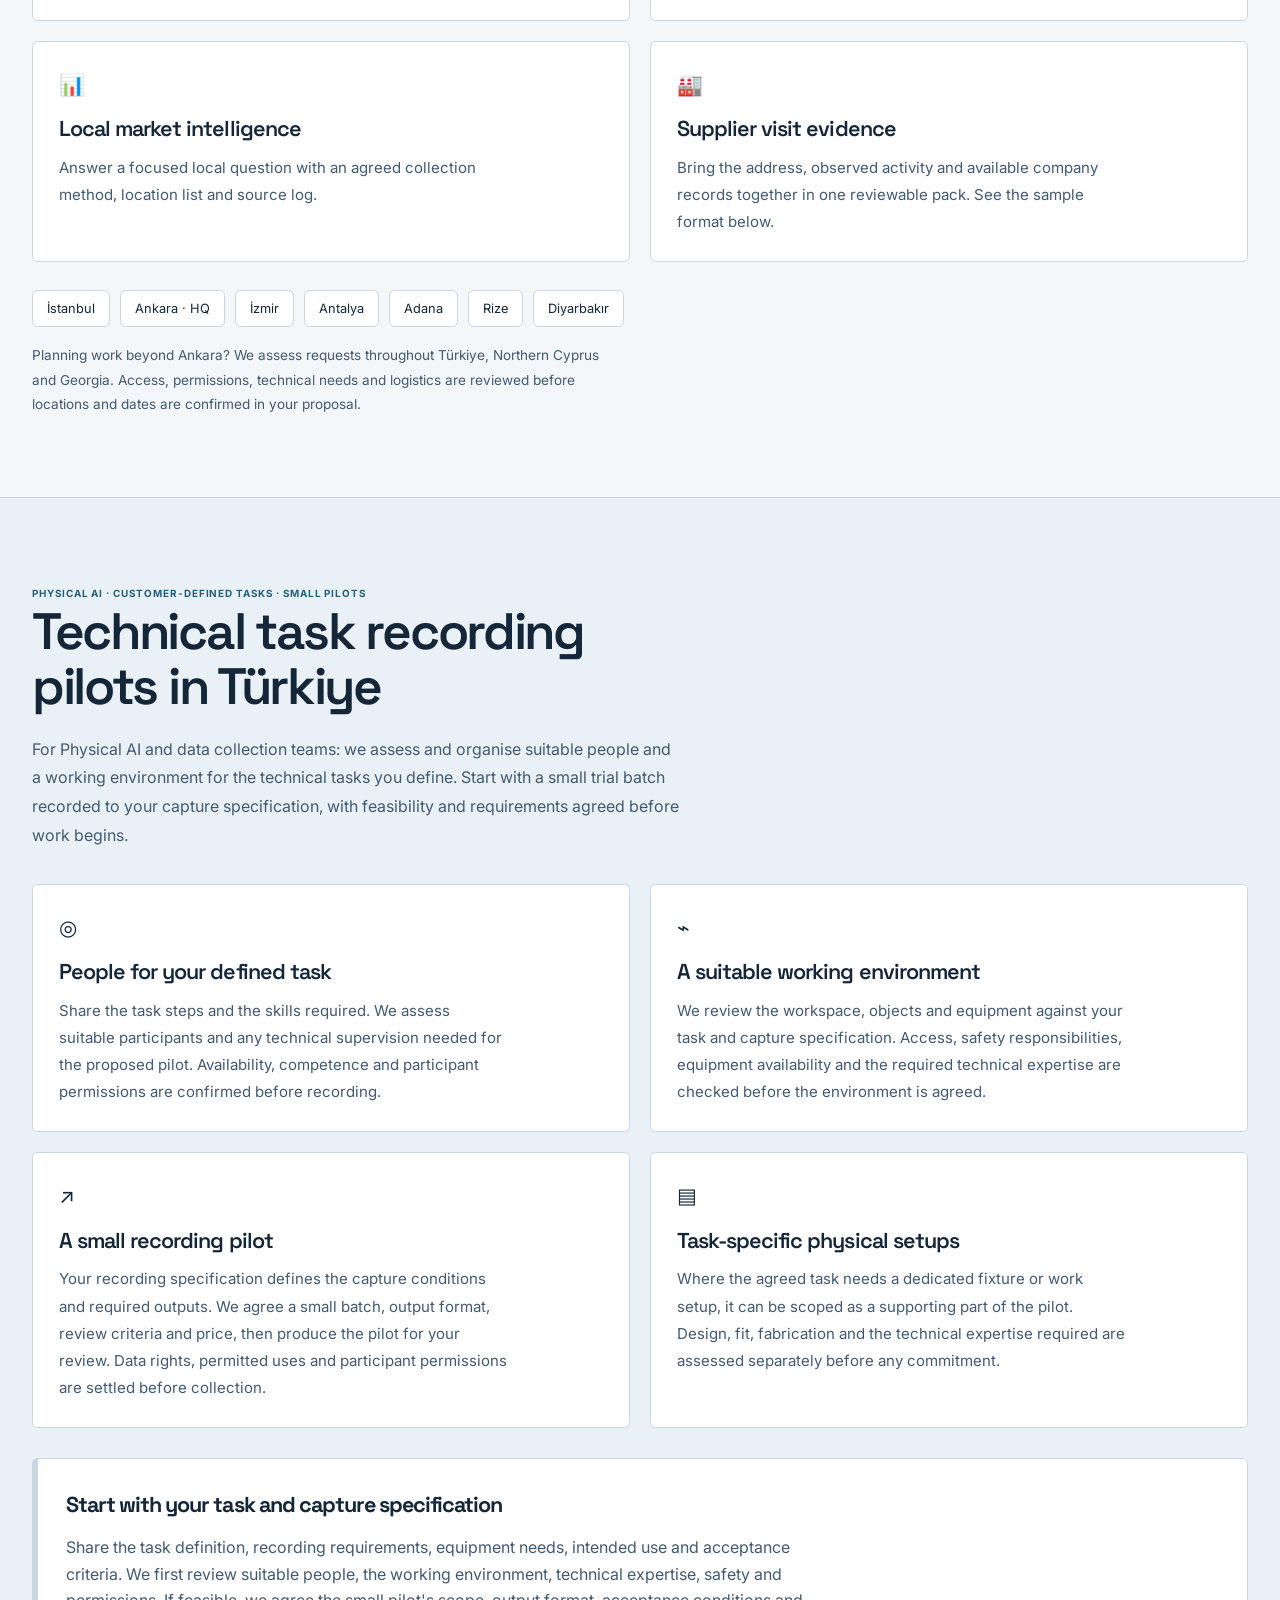
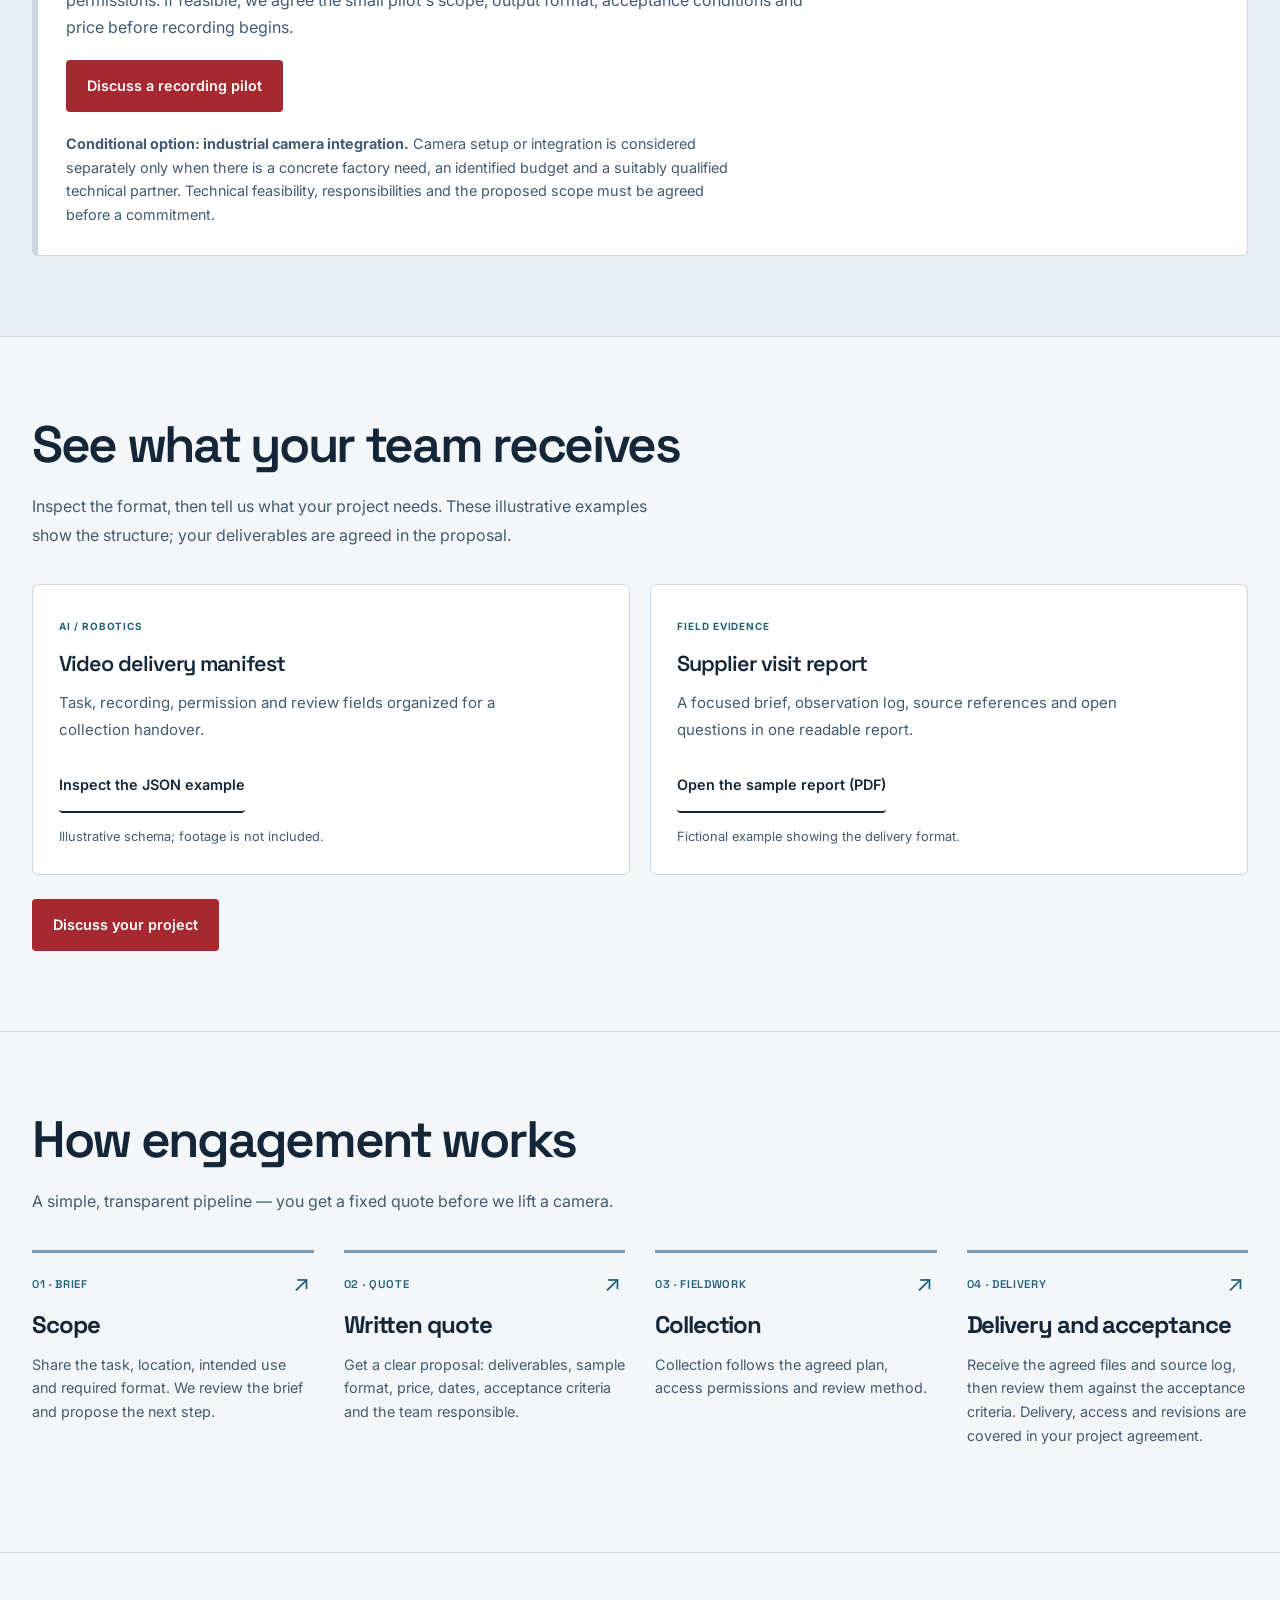
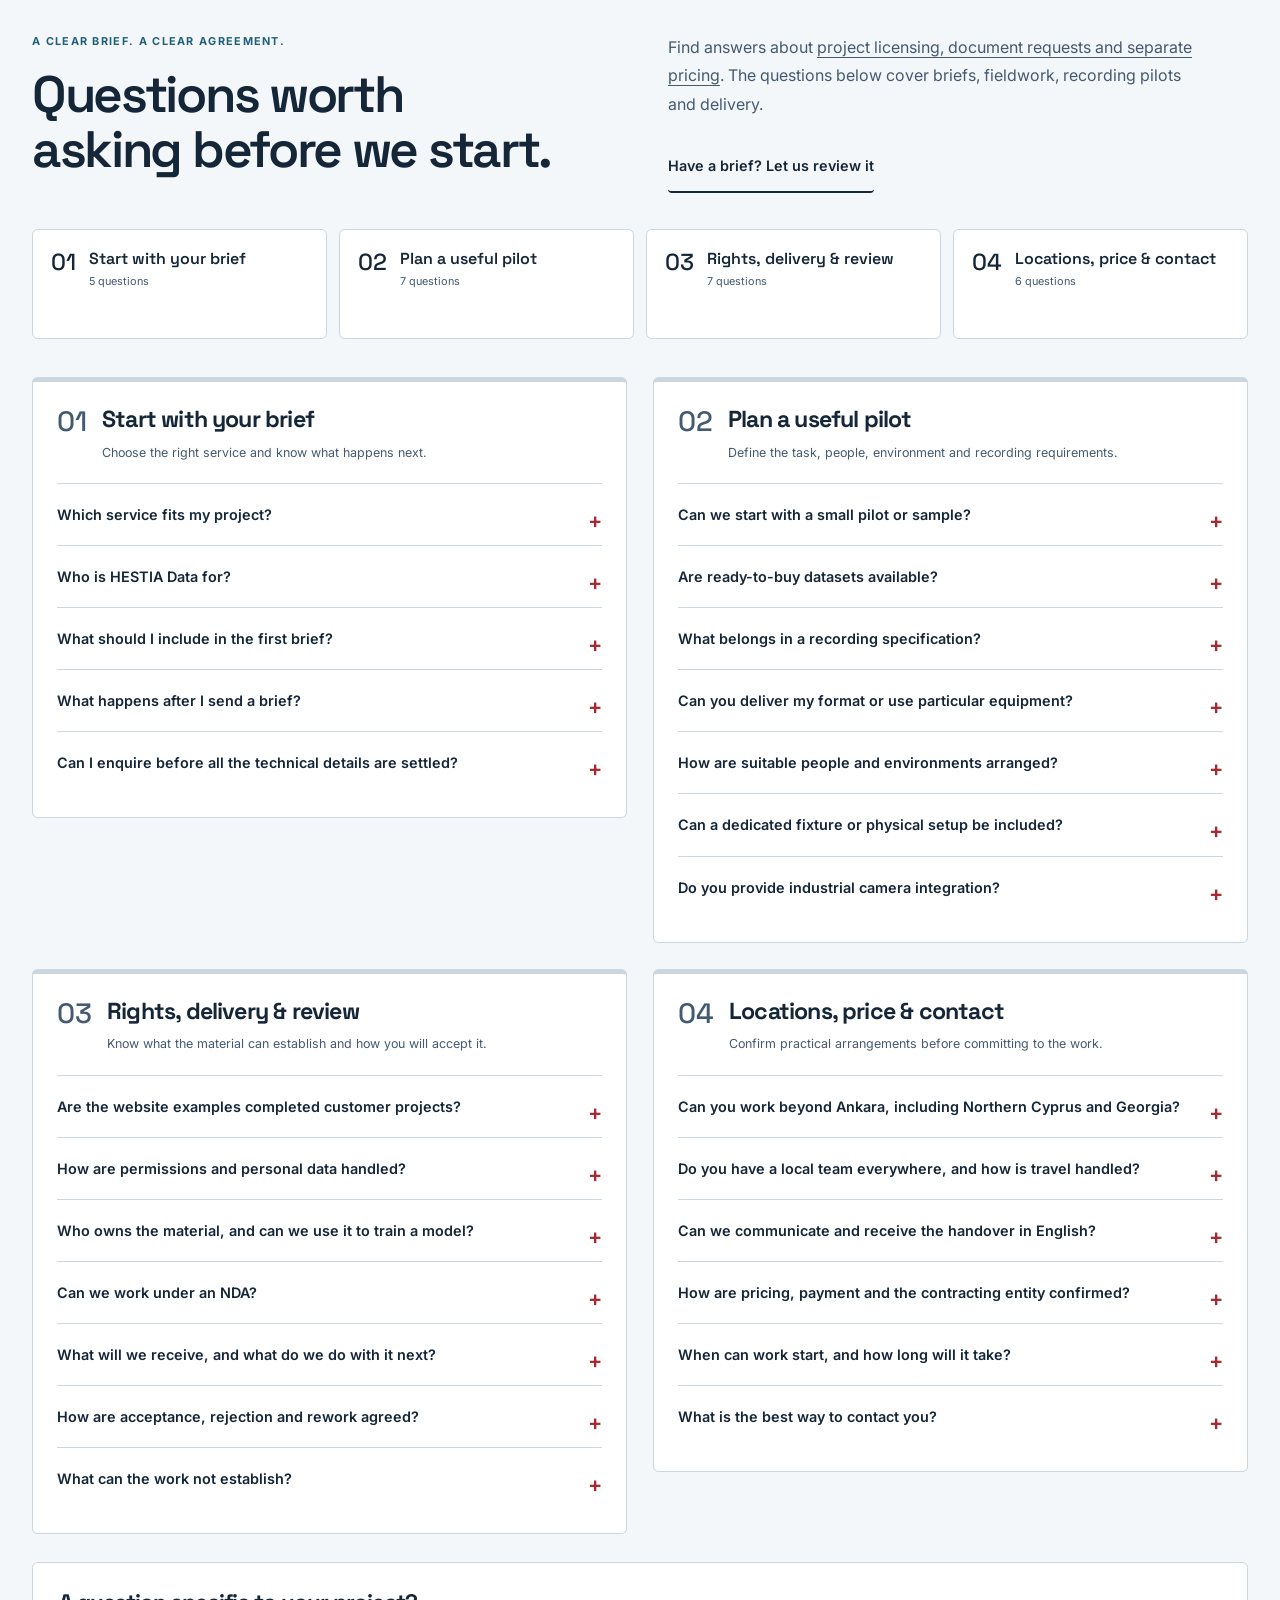
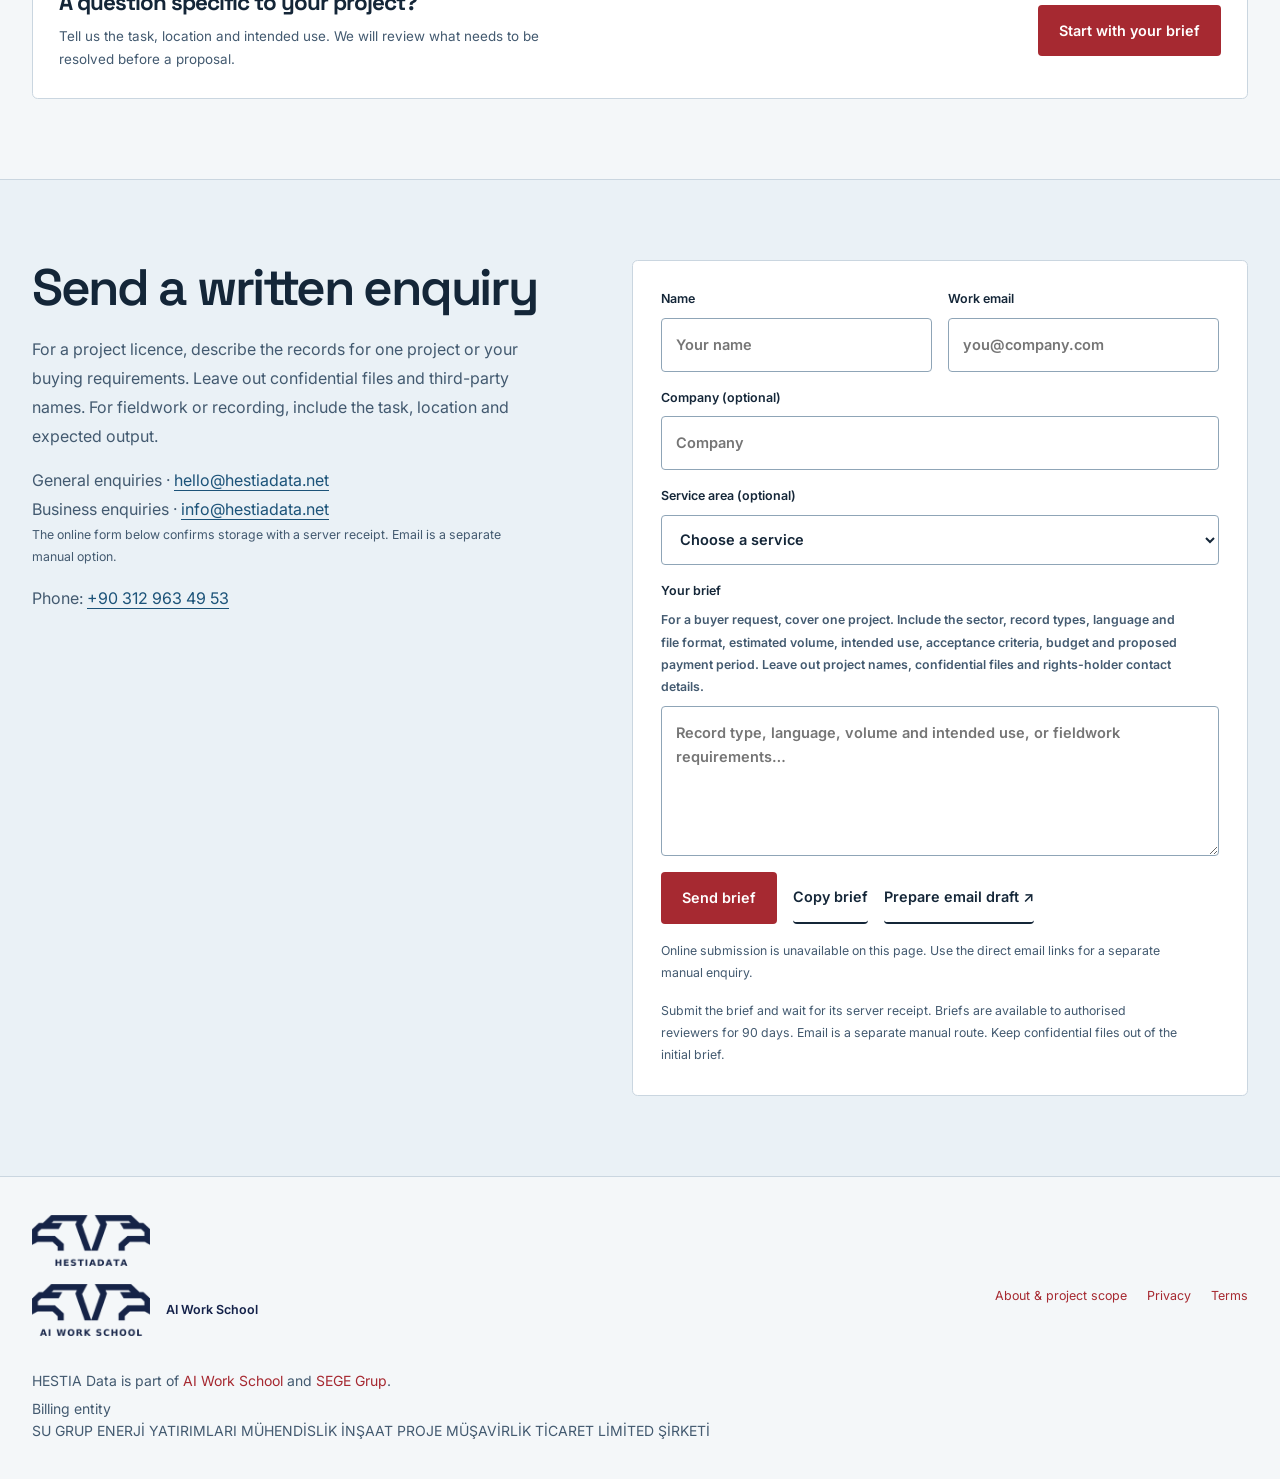
==== commit c65a7af0: "Clarify the archive buyer brief and keep the solar sample in view" ====
--- a/index.html
+++ b/index.html
@@ -91,6 +91,10 @@
 .archive-example ol{margin:0;padding:0 0 0 1.6rem}.archive-example li{padding:.45rem .3rem;border-top:1px solid var(--line)}.archive-example li span{display:block;font-size:.88rem;color:var(--muted)}
 .existing-services{margin:1.8rem 0 .65rem}
 @media(max-width:760px){.archive-routes{grid-template-columns:1fr}.hero-intro>.archive-example{order:5}.archive-routes article{scroll-margin-top:9rem}}
+@media (max-width: 760px) {
+  .home .hero-banner .hero-intro { row-gap: 1rem; padding-block-start: 2rem; }
+  .hero-banner .hero-copy .cta { order: 2; gap: .75rem; }
+}
 </style>
 <link rel="stylesheet" href="/assets/brand/hestiadata-logo.css?v=20261120-full">
 <link rel="stylesheet" href="/assets/hestia-site.css">
@@ -119,7 +123,7 @@
   <h1>Project records for <span>AI training and evaluation.</span></h1>
   <p class="lead">Tell us which records you need from a public- or private-sector construction project, power plant or industrial facility in Türkiye. HESTIA can supply the agreed records once we obtain written licensing rights from the relevant rights holder for that project.</p>
   <div class="cta">
-    <a class="btn" href="#archive-buyers">I need project data</a>
+    <a class="btn" href="#contact" data-brief-service="archive-buyer">I need project data</a>
     <a class="btn ghost" href="/assets/samples/solar-project-records-en.pdf" type="application/pdf">View synthetic solar sample (PDF)</a>
     <a class="btn ghost" href="#archive-owners">I hold project records</a>
   </div>
@@ -151,11 +155,12 @@
         <h3>For AI data buyers</h3>
         <p>You can request records from public- and private-sector construction projects, power plants and industrial facilities. For each project, specify the records, language, file format, approximate volume and intended use. Include your acceptance criteria, indicative budget and payment terms.</p>
         <ul>
+          <li><strong>Construction project</strong> · Drawings, technical specifications, technical questions and responses, approved revisions and site acceptance records.</li>
           <li><strong>Power plant</strong> · Approved project drawings, site revisions, and commissioning and acceptance records.</li>
           <li><strong>Industrial facility</strong> · Technical specifications, maintenance work orders, and inspection and quality test reports.</li>
         </ul>
-        <p>HESTIA can supply the requested records after obtaining a written licence from the relevant rights holder for that project. We price each project separately and sign a separate licence with you.</p>
-        <p>HESTIA is your sole point of contact for contracting, delivery and payment. We invoice you for the agreed records. You and your downstream customers also work through HESTIA for rights checks and technical questions. We accept only requests that can be fulfilled without direct contact with the source.</p>
+        <p>After you describe what you need, HESTIA agrees the scope and obtains written permission to license the requested records from the relevant rights holder in Türkiye. We price each project separately and sign a separate licence with you.</p>
+        <p>HESTIA is your sole point of contact for the quote, rights and technical questions, contract, delivery and payment. We invoice you for the agreed records. You and your downstream customers work through HESTIA for all source enquiries. We accept only requests that can be fulfilled without direct contact with the source.</p>
         <p>The licence identifies the permitted uses and users, duration and any exclusivity. If you need engineering review, matching or annotation, include it in your scope.</p>
         <a class="btn" href="#contact" data-brief-service="archive-buyer">Describe the data you need</a>
       </article>
@@ -349,7 +354,10 @@
       </div>
       <label>Company (optional)<input name="company" maxlength="200" autocomplete="organization" placeholder="Company"></label>
       <label>Service area (optional)<select id="brief-service" name="service"><option value="">Choose a service</option><option value="archive-owner">Archive owner</option><option value="archive-buyer">AI data buyer</option><option value="AI training data">AI training data</option><option value="Field services">Field services</option><option value="Physical AI recording pilot">Physical AI recording pilot</option></select></label>
-      <label>Your brief<textarea name="brief" required="" maxlength="5000" rows="5" placeholder="Record type, language, volume and intended use, or fieldwork requirements…"></textarea></label>
+      <label>Your brief
+        <span id="brief-licensing-guide" class="form-note">For a buyer request, cover one project. Include the sector, record types, language and file format, estimated volume, intended use, acceptance criteria, budget and proposed payment period. Leave out project names, confidential files and rights-holder contact details.</span>
+        <textarea name="brief" aria-describedby="brief-licensing-guide" required="" maxlength="5000" rows="5" placeholder="Record type, language, volume and intended use, or fieldwork requirements…"></textarea>
+      </label>
       <div class="hero-actions">
         <button id="prepare-brief" class="btn" style="width:fit-content" type="submit" disabled>Send brief</button>
         <button id="copy-brief" class="btn ghost" style="width:fit-content" type="button" disabled>Copy brief</button>
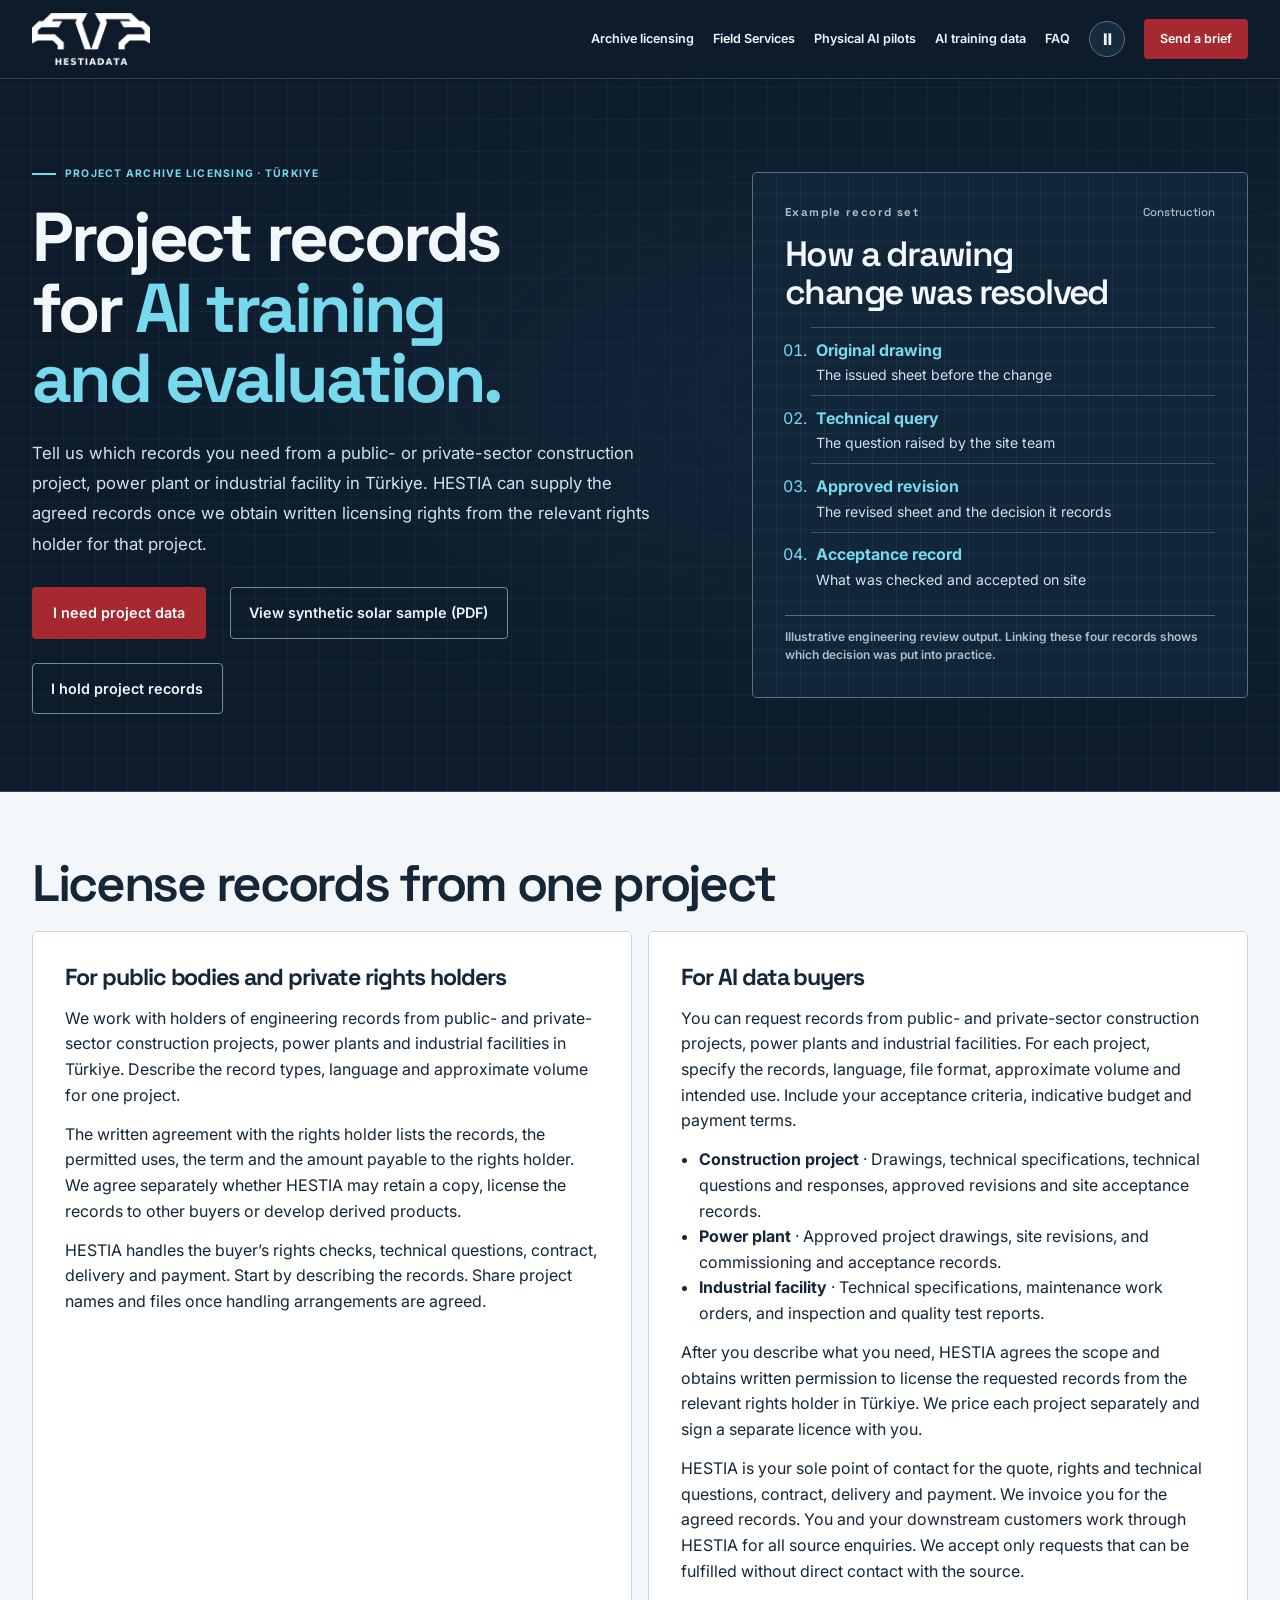
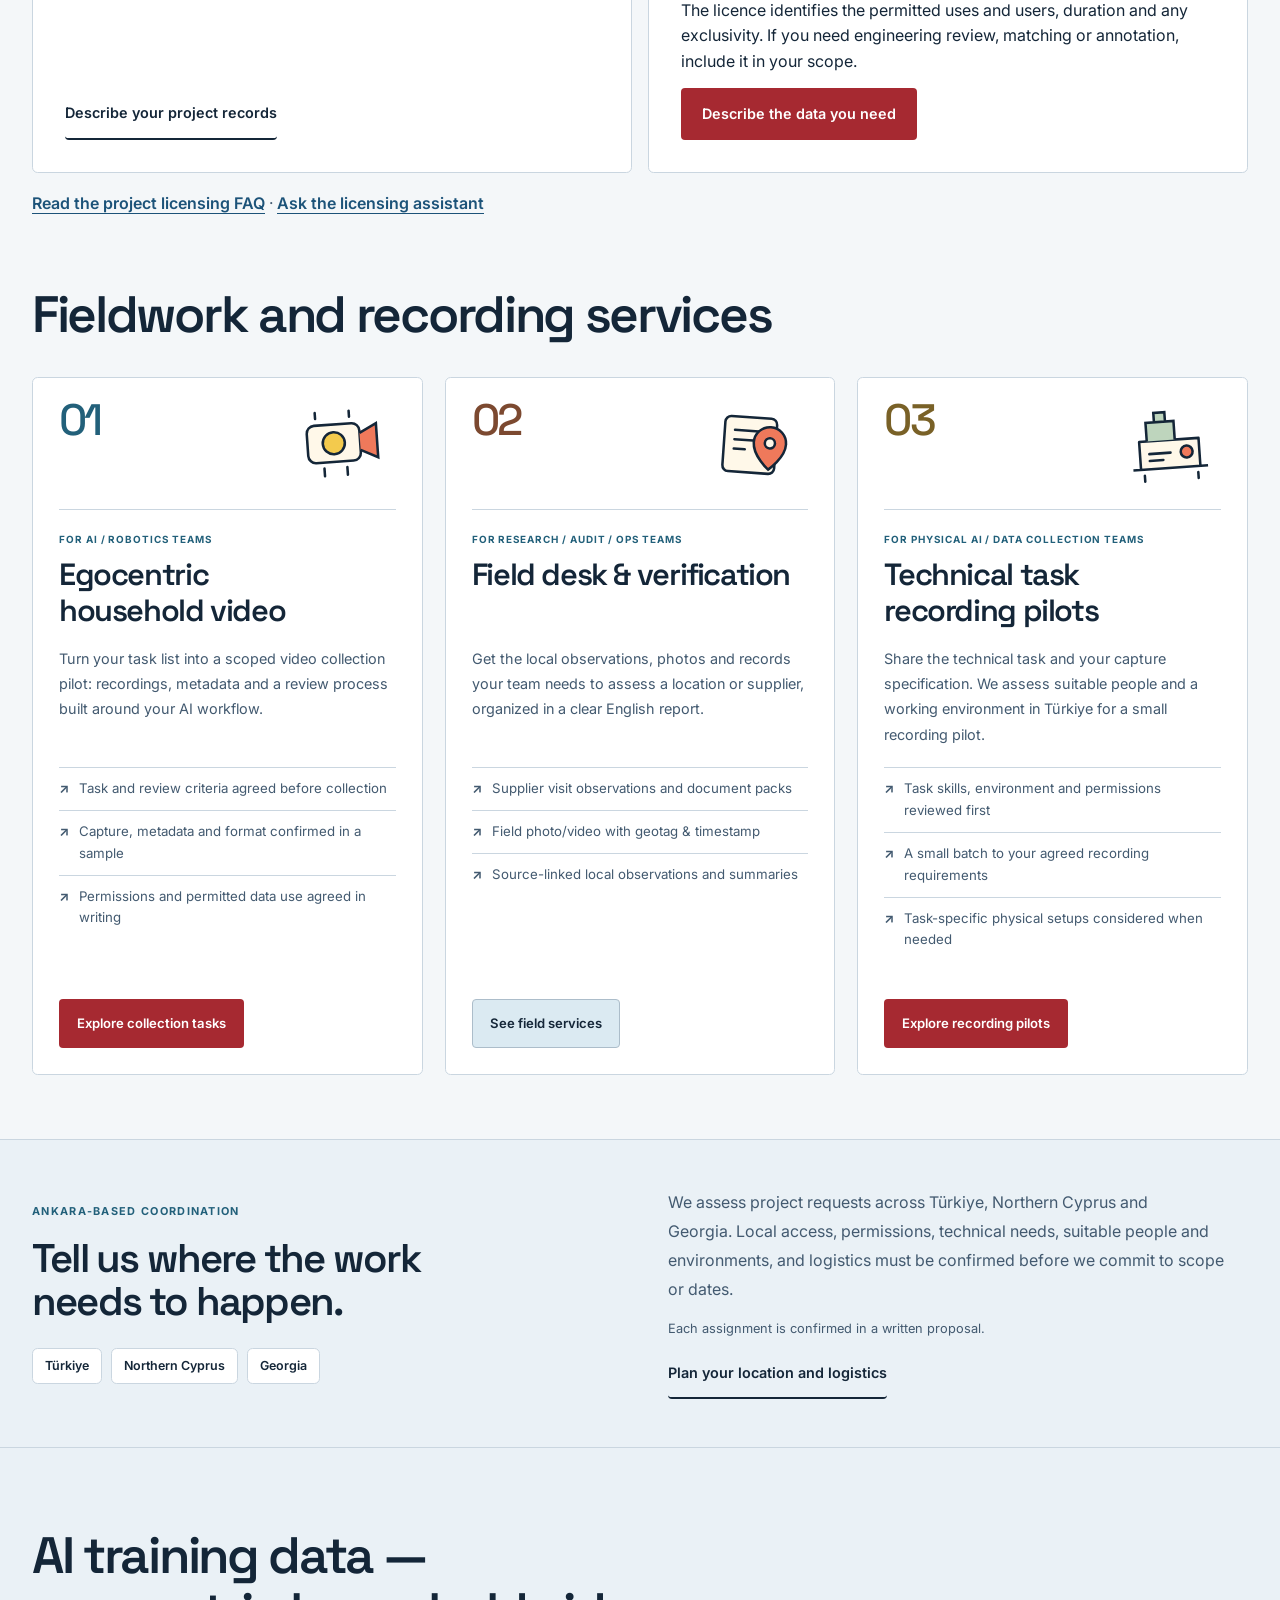
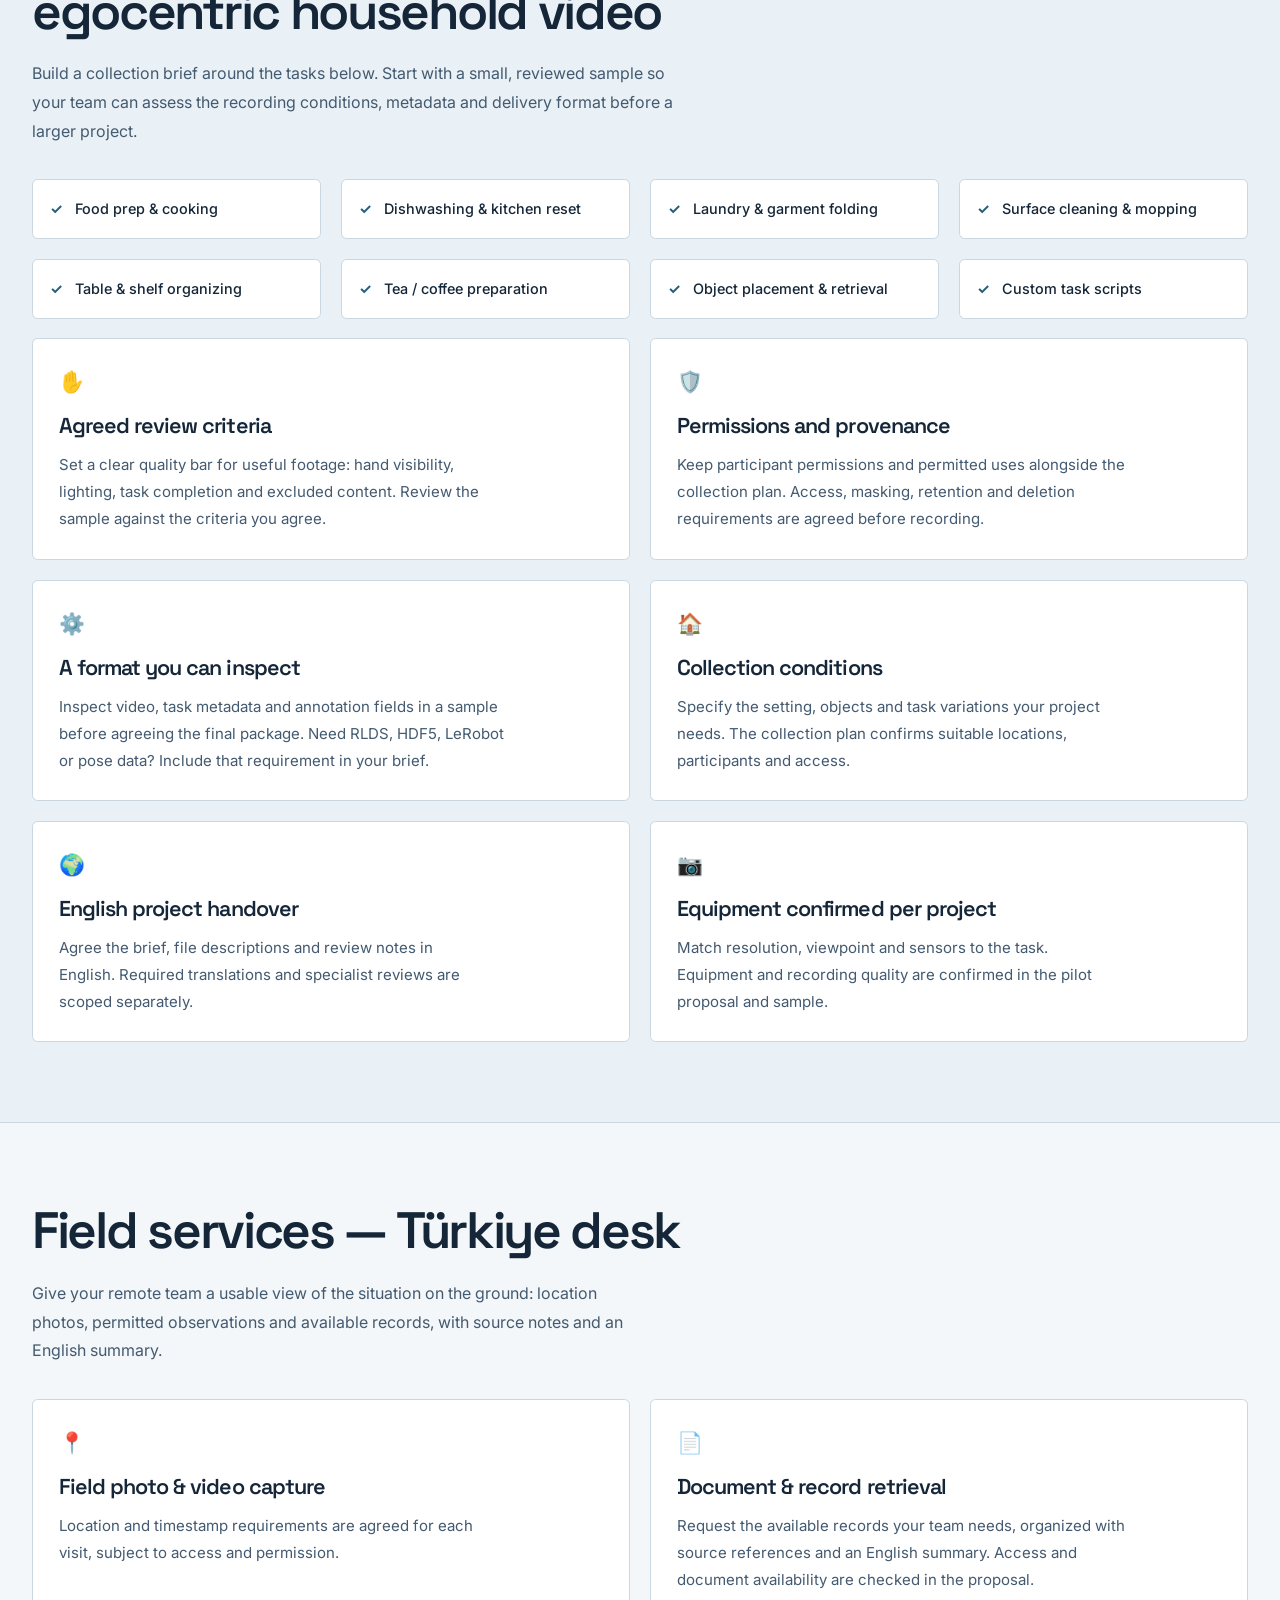
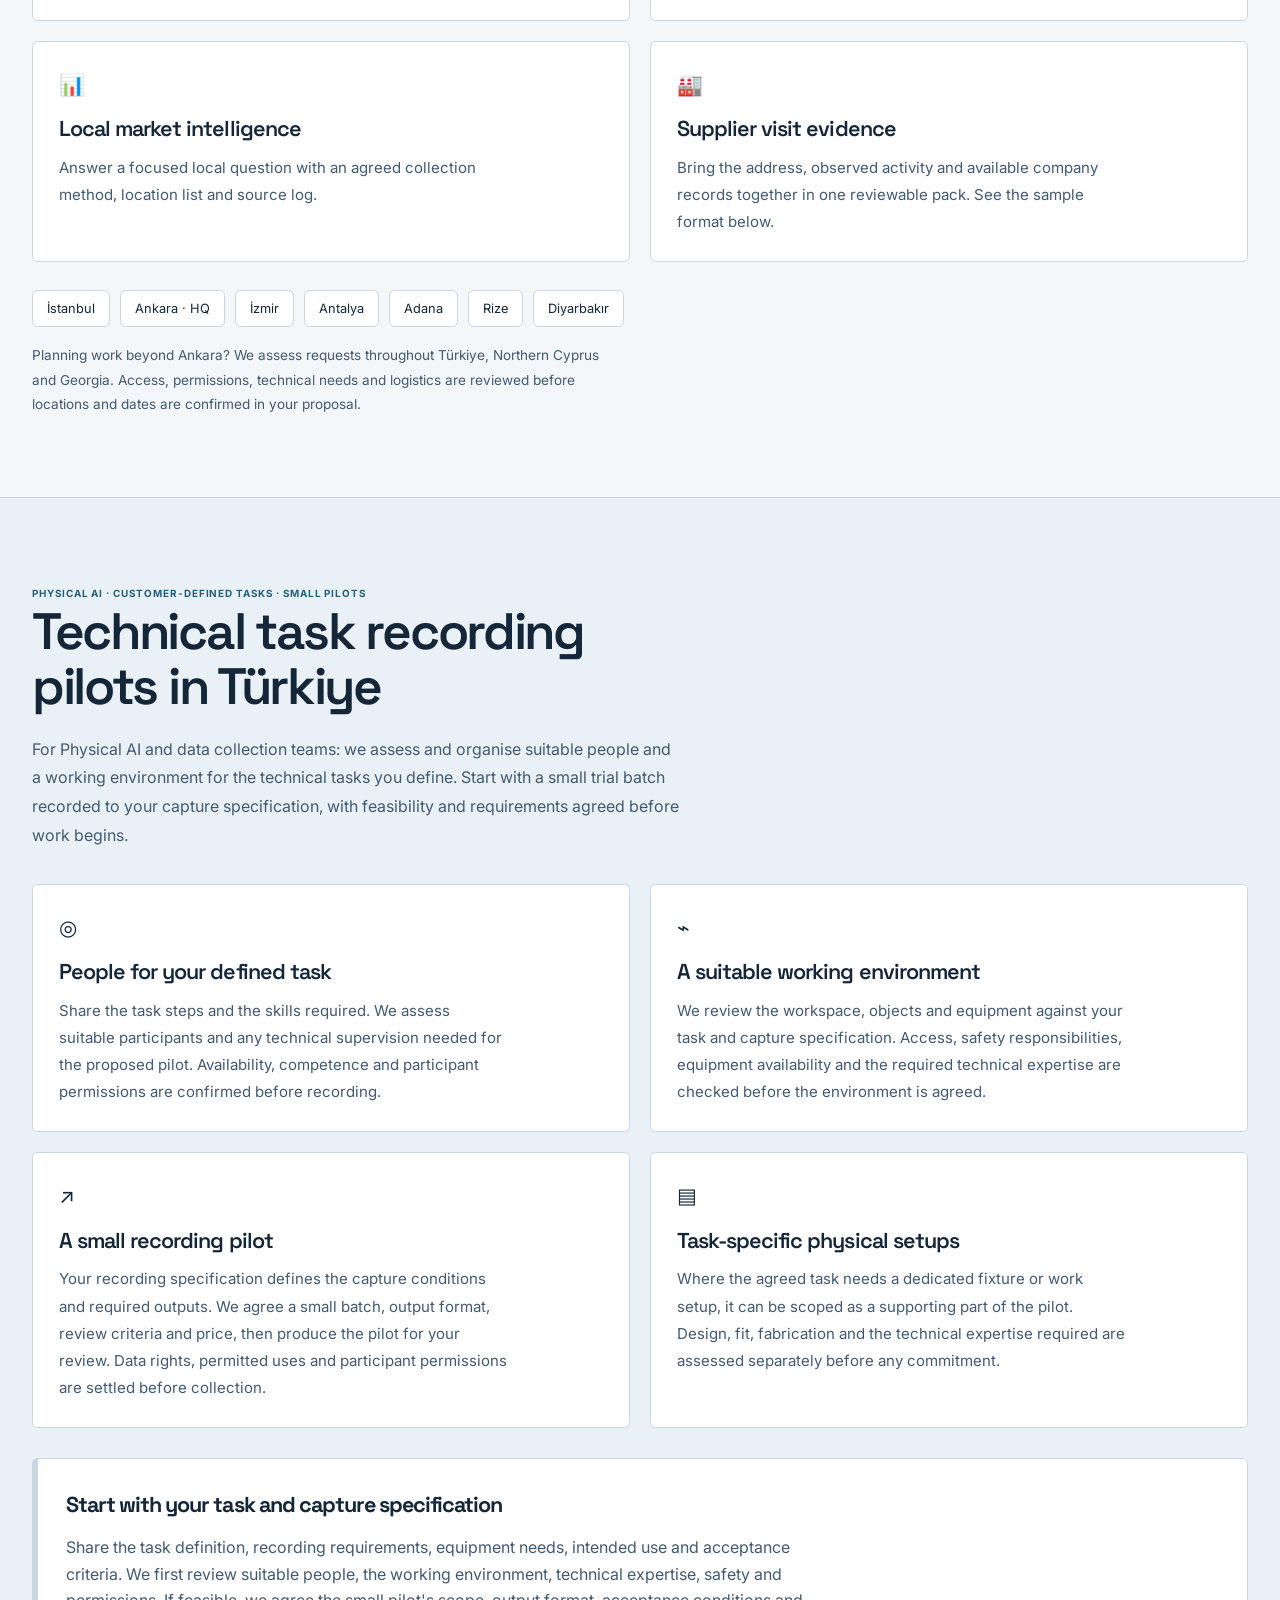
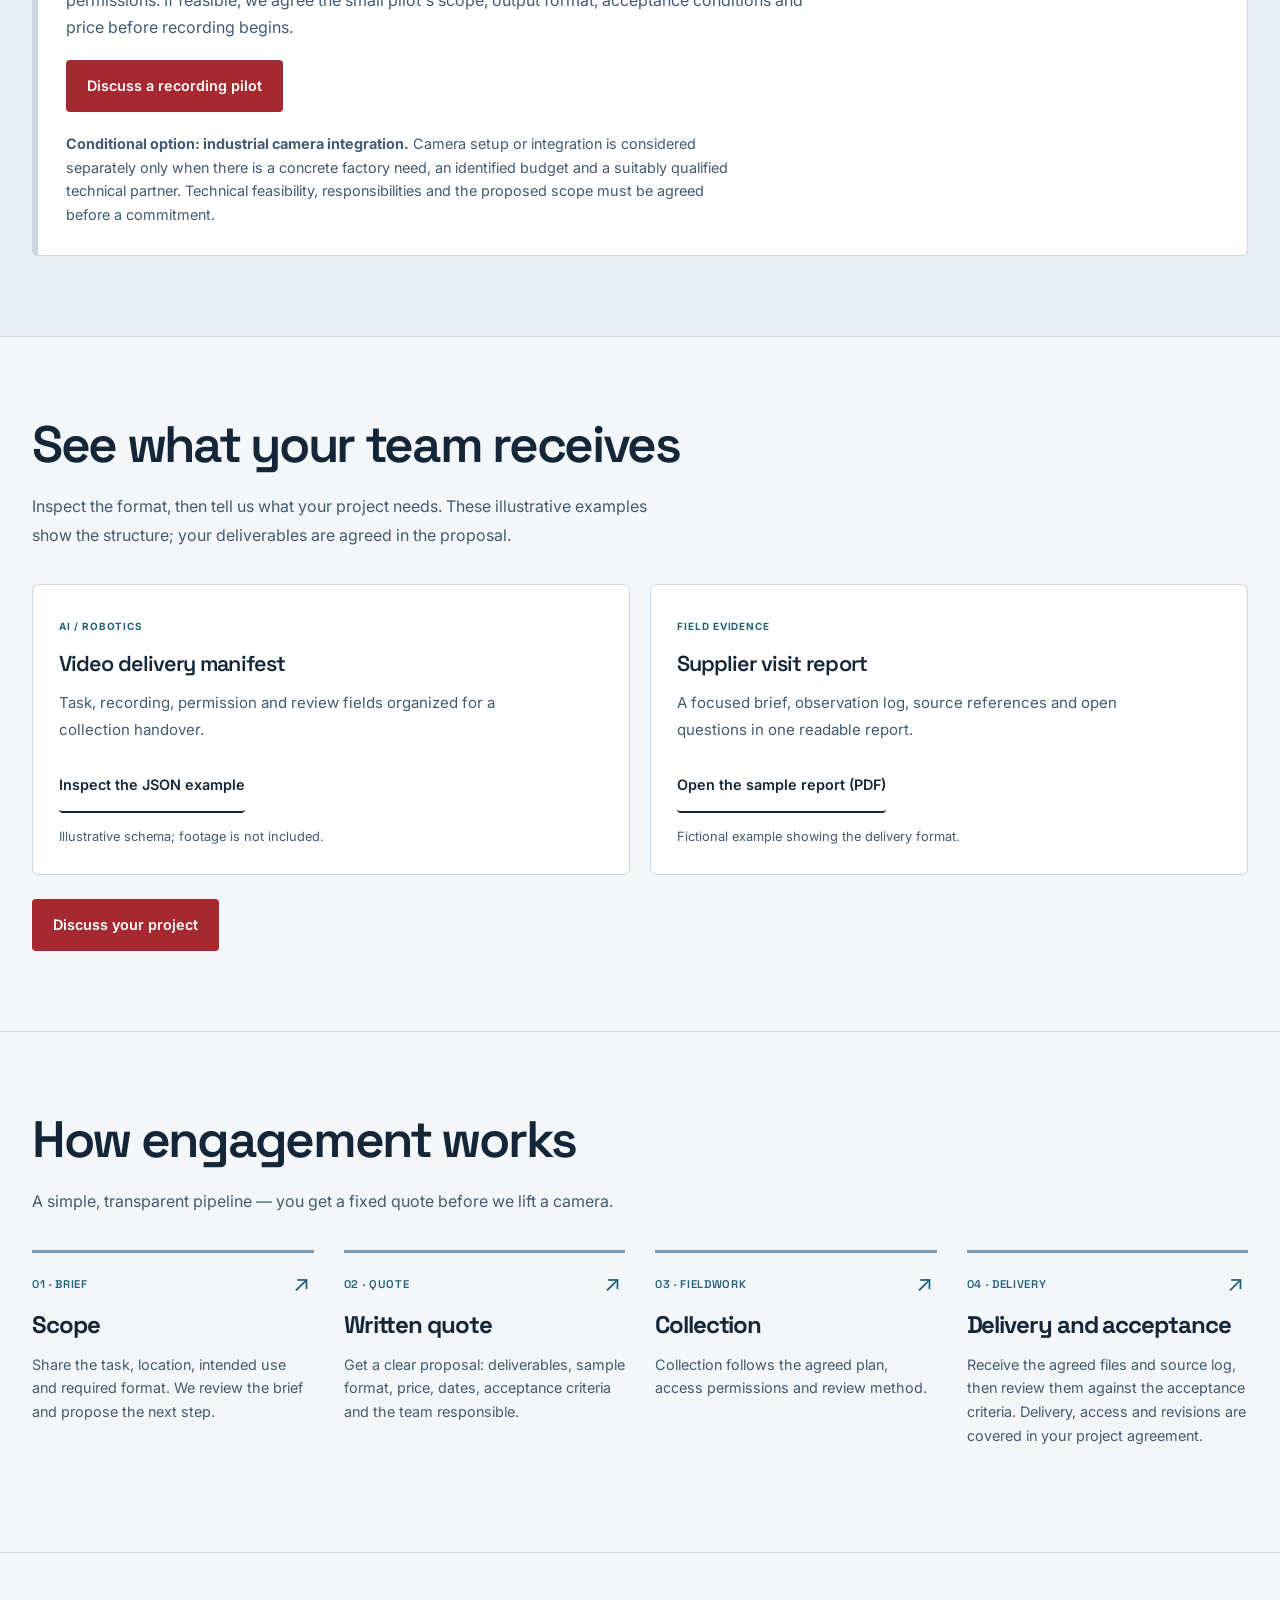
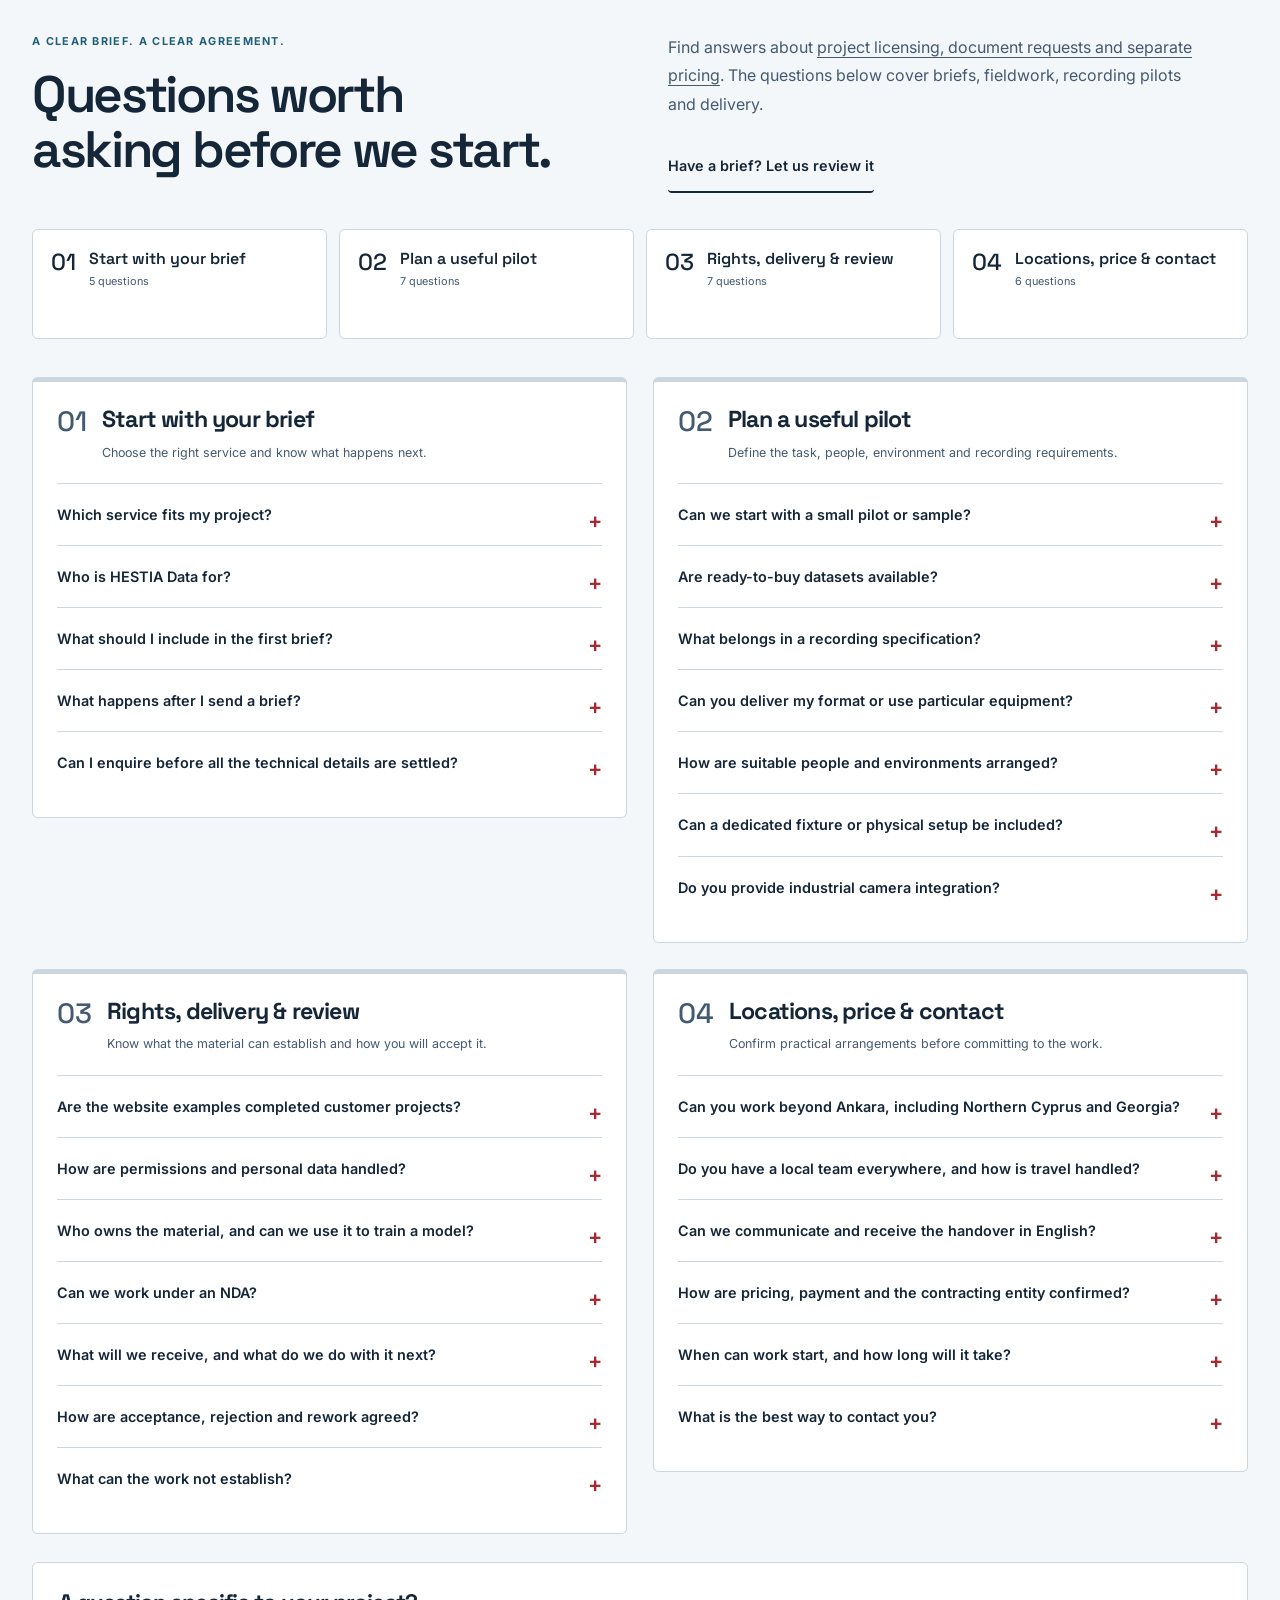
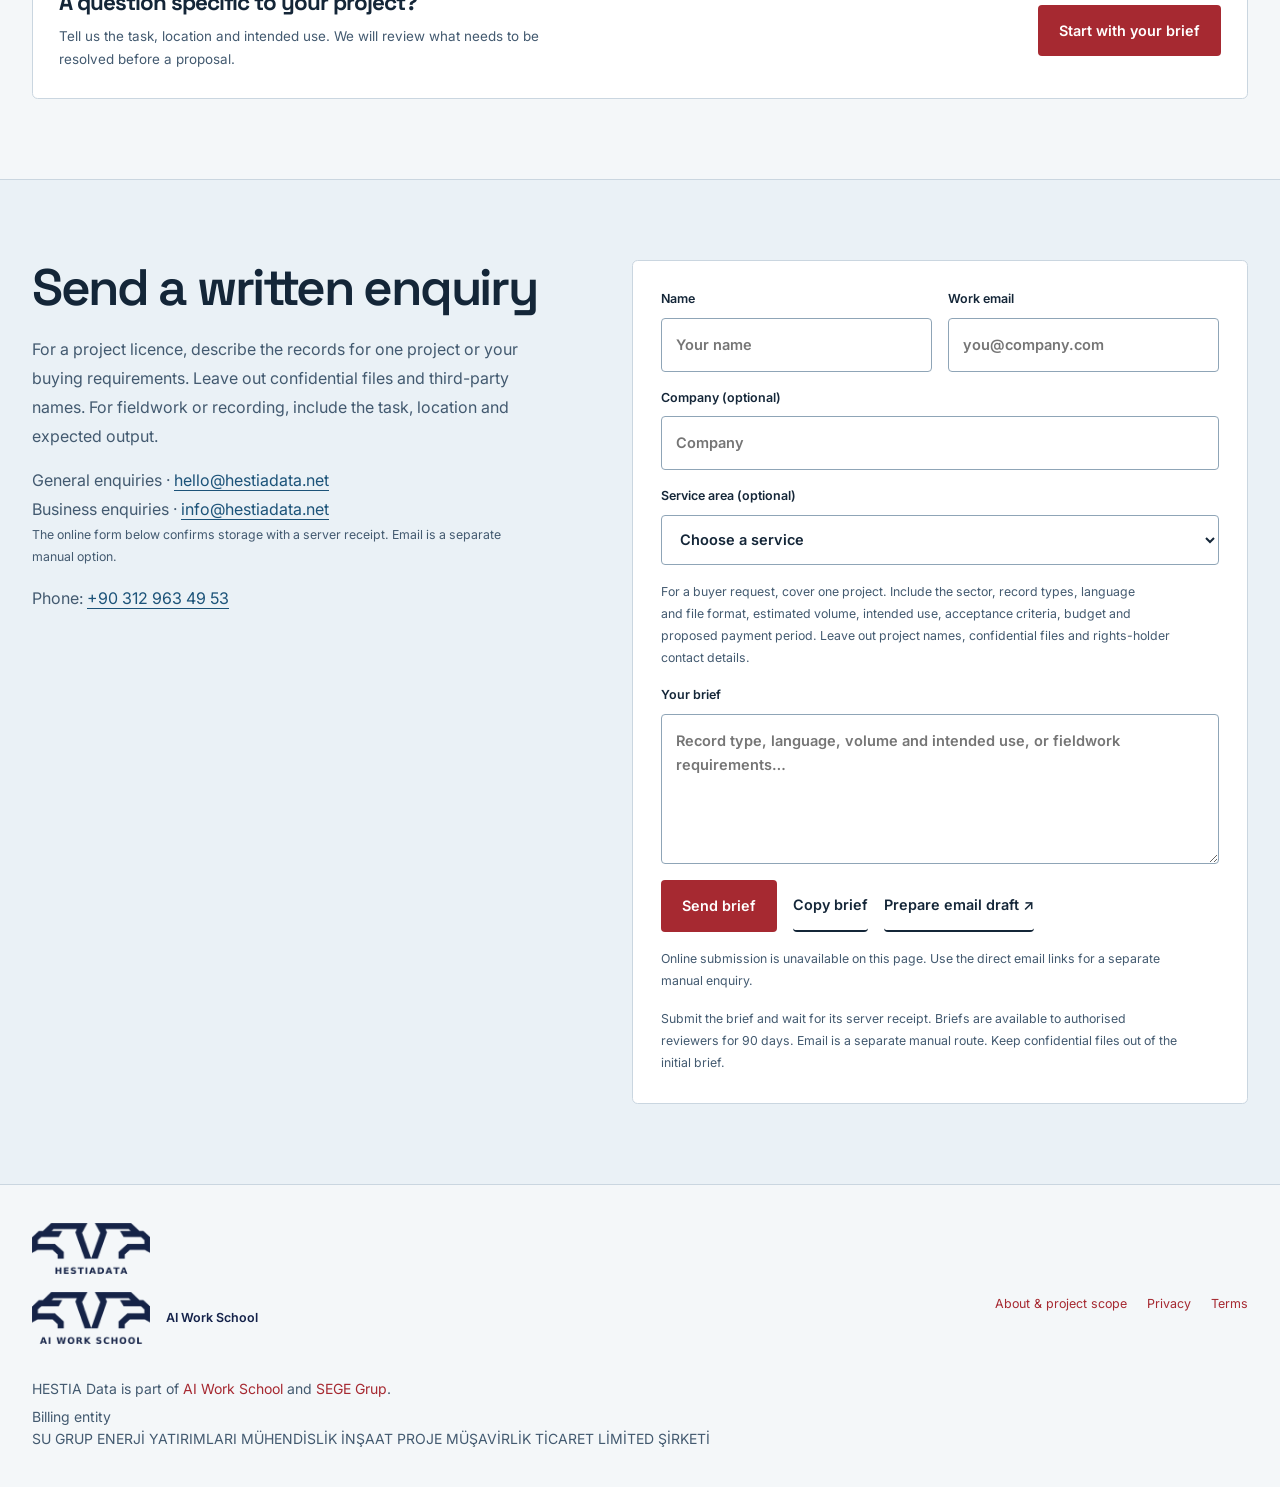
==== commit 2d84469d: "Keep the brief prompt separate from the field label" ====
--- a/index.html
+++ b/index.html
@@ -354,10 +354,8 @@
       </div>
       <label>Company (optional)<input name="company" maxlength="200" autocomplete="organization" placeholder="Company"></label>
       <label>Service area (optional)<select id="brief-service" name="service"><option value="">Choose a service</option><option value="archive-owner">Archive owner</option><option value="archive-buyer">AI data buyer</option><option value="AI training data">AI training data</option><option value="Field services">Field services</option><option value="Physical AI recording pilot">Physical AI recording pilot</option></select></label>
-      <label>Your brief
-        <span id="brief-licensing-guide" class="form-note">For a buyer request, cover one project. Include the sector, record types, language and file format, estimated volume, intended use, acceptance criteria, budget and proposed payment period. Leave out project names, confidential files and rights-holder contact details.</span>
-        <textarea name="brief" aria-describedby="brief-licensing-guide" required="" maxlength="5000" rows="5" placeholder="Record type, language, volume and intended use, or fieldwork requirements…"></textarea>
-      </label>
+      <p id="brief-licensing-guide" class="form-note">For a buyer request, cover one project. Include the sector, record types, language and file format, estimated volume, intended use, acceptance criteria, budget and proposed payment period. Leave out project names, confidential files and rights-holder contact details.</p>
+      <label>Your brief<textarea name="brief" aria-describedby="brief-licensing-guide" required="" maxlength="5000" rows="5" placeholder="Record type, language, volume and intended use, or fieldwork requirements…"></textarea></label>
       <div class="hero-actions">
         <button id="prepare-brief" class="btn" style="width:fit-content" type="submit" disabled>Send brief</button>
         <button id="copy-brief" class="btn ghost" style="width:fit-content" type="button" disabled>Copy brief</button>
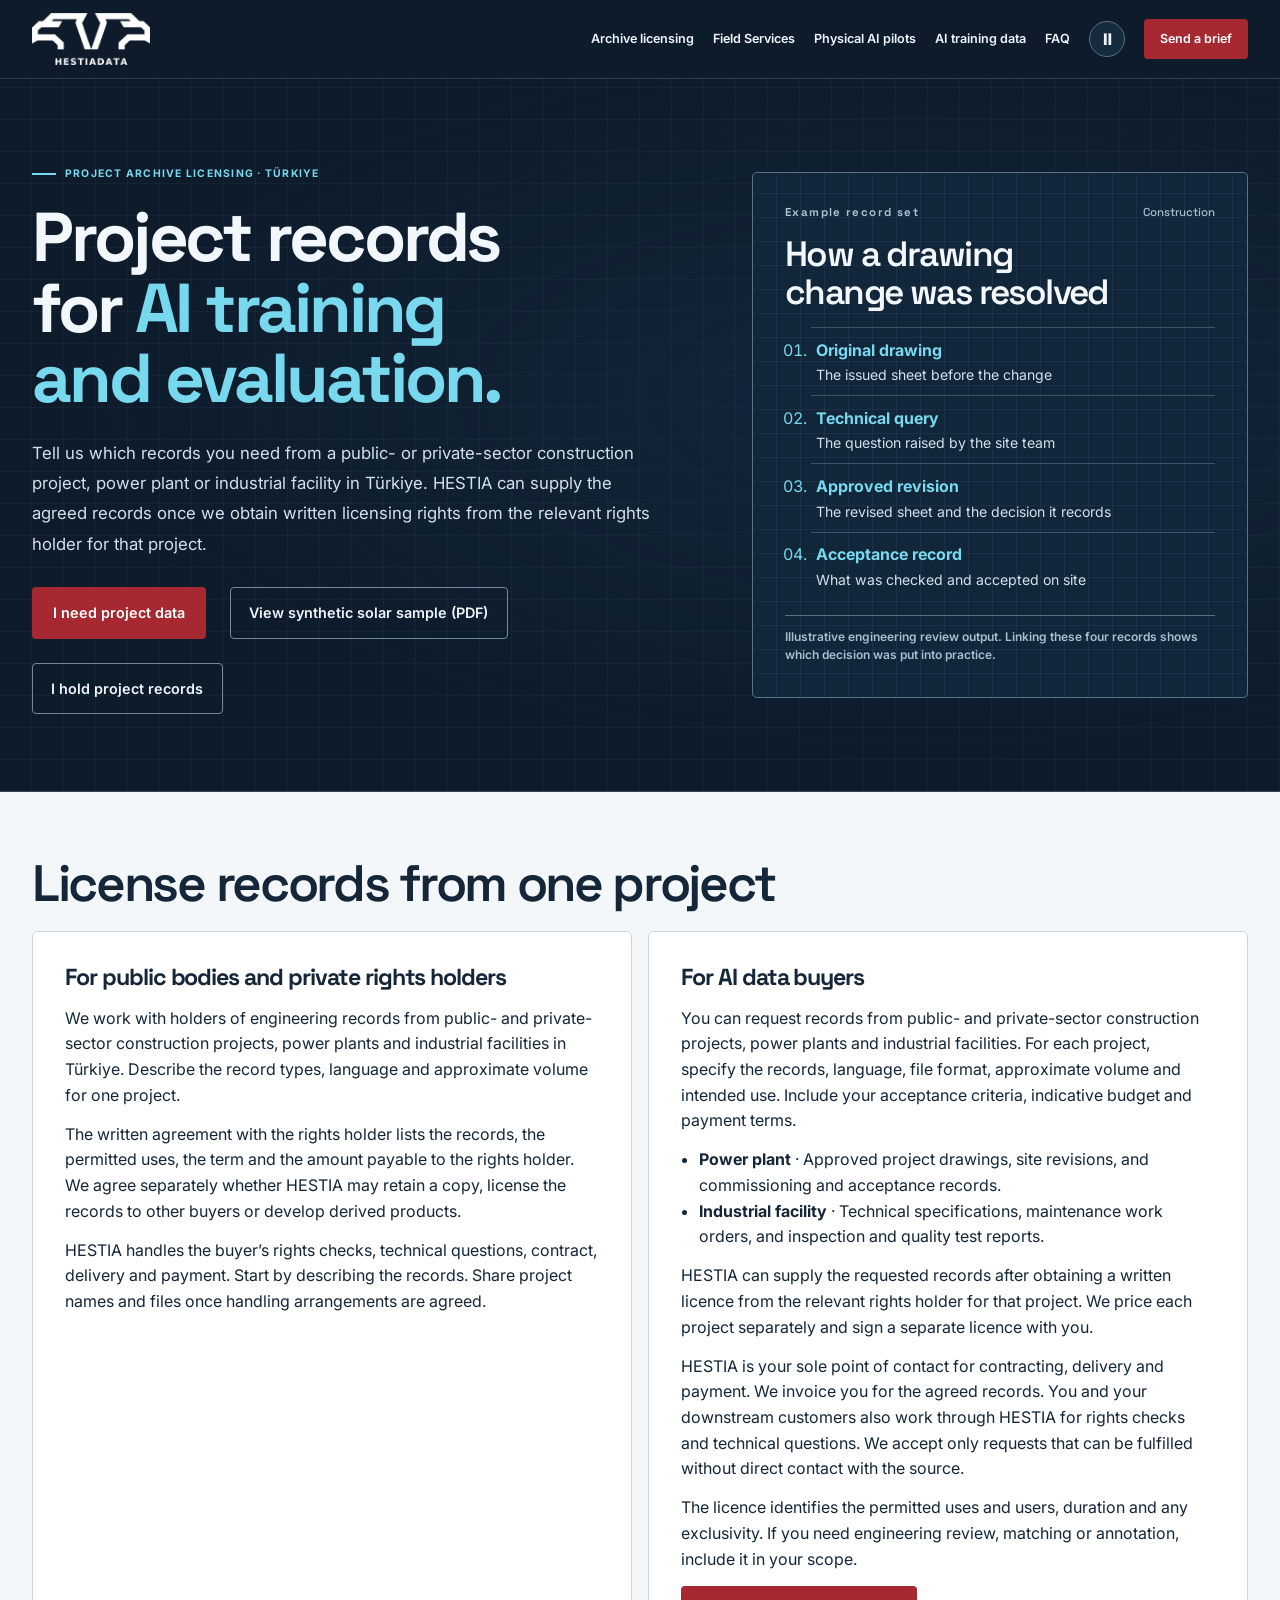
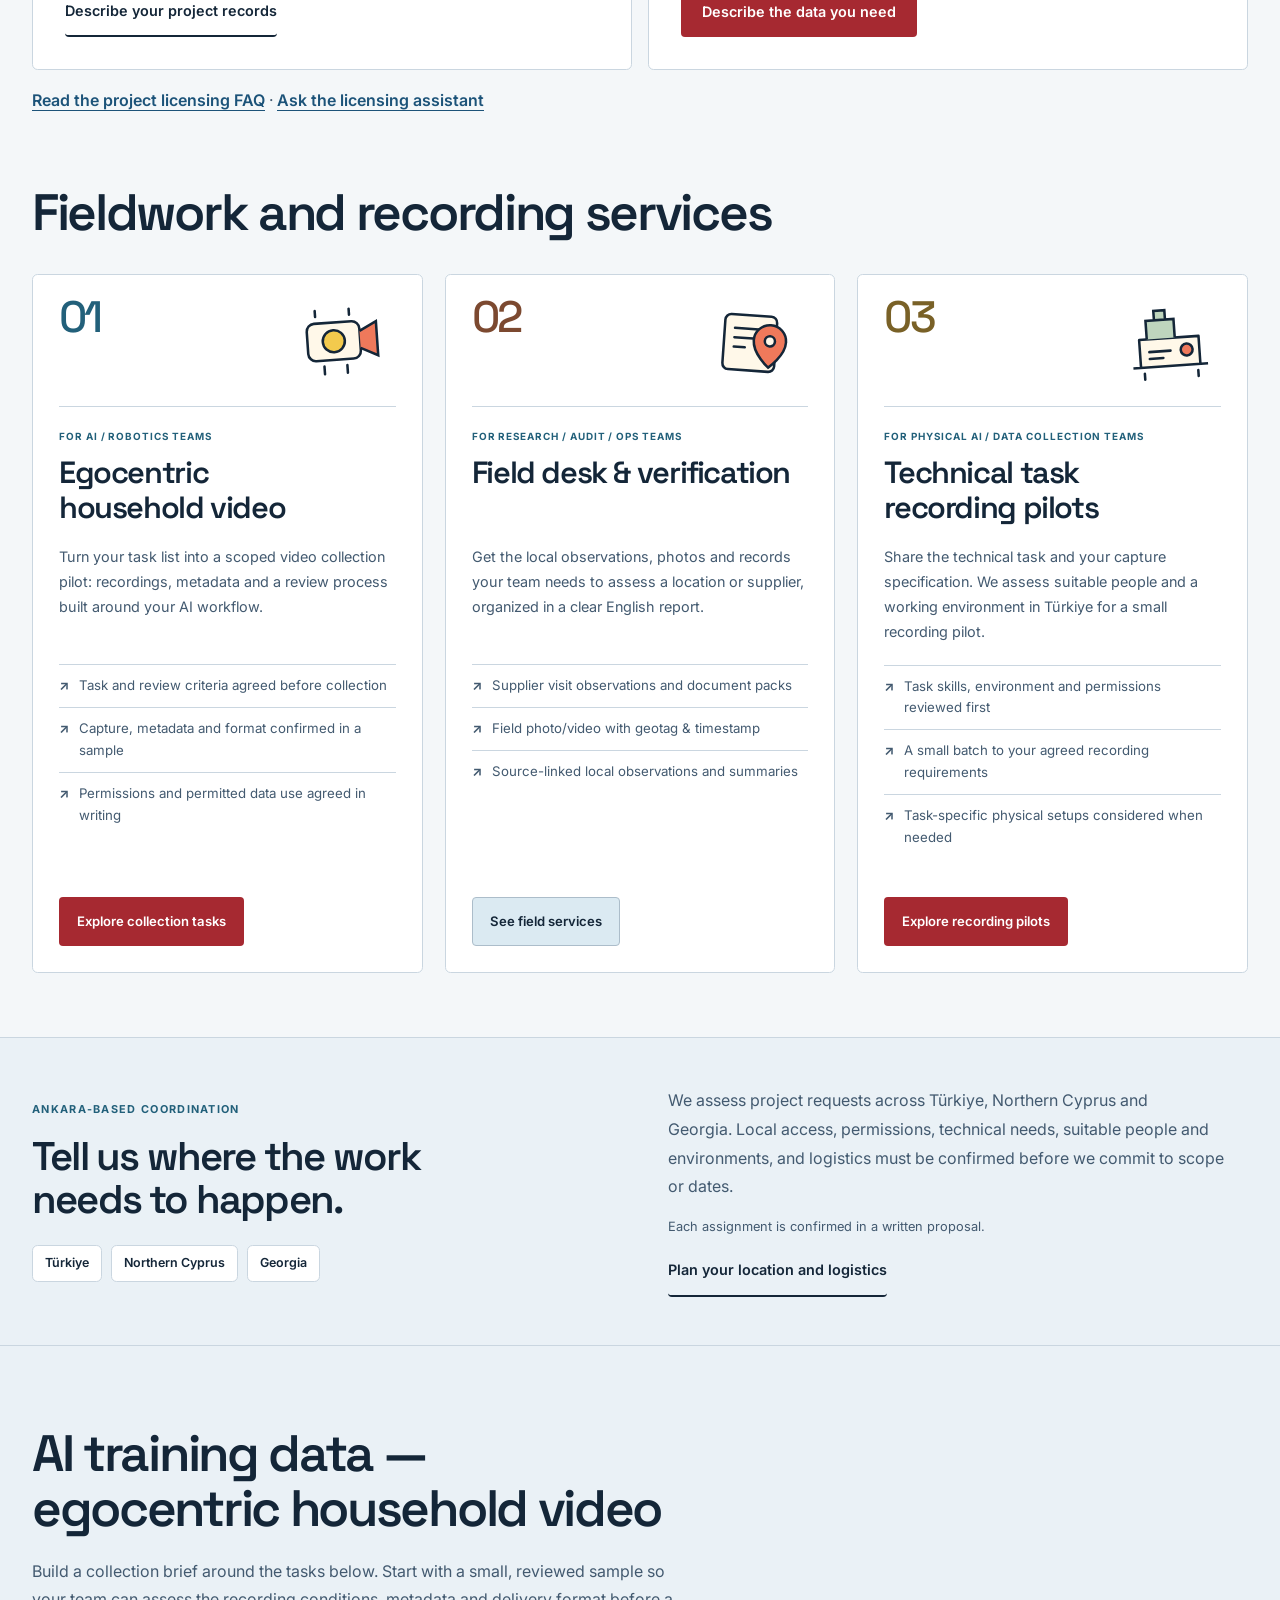
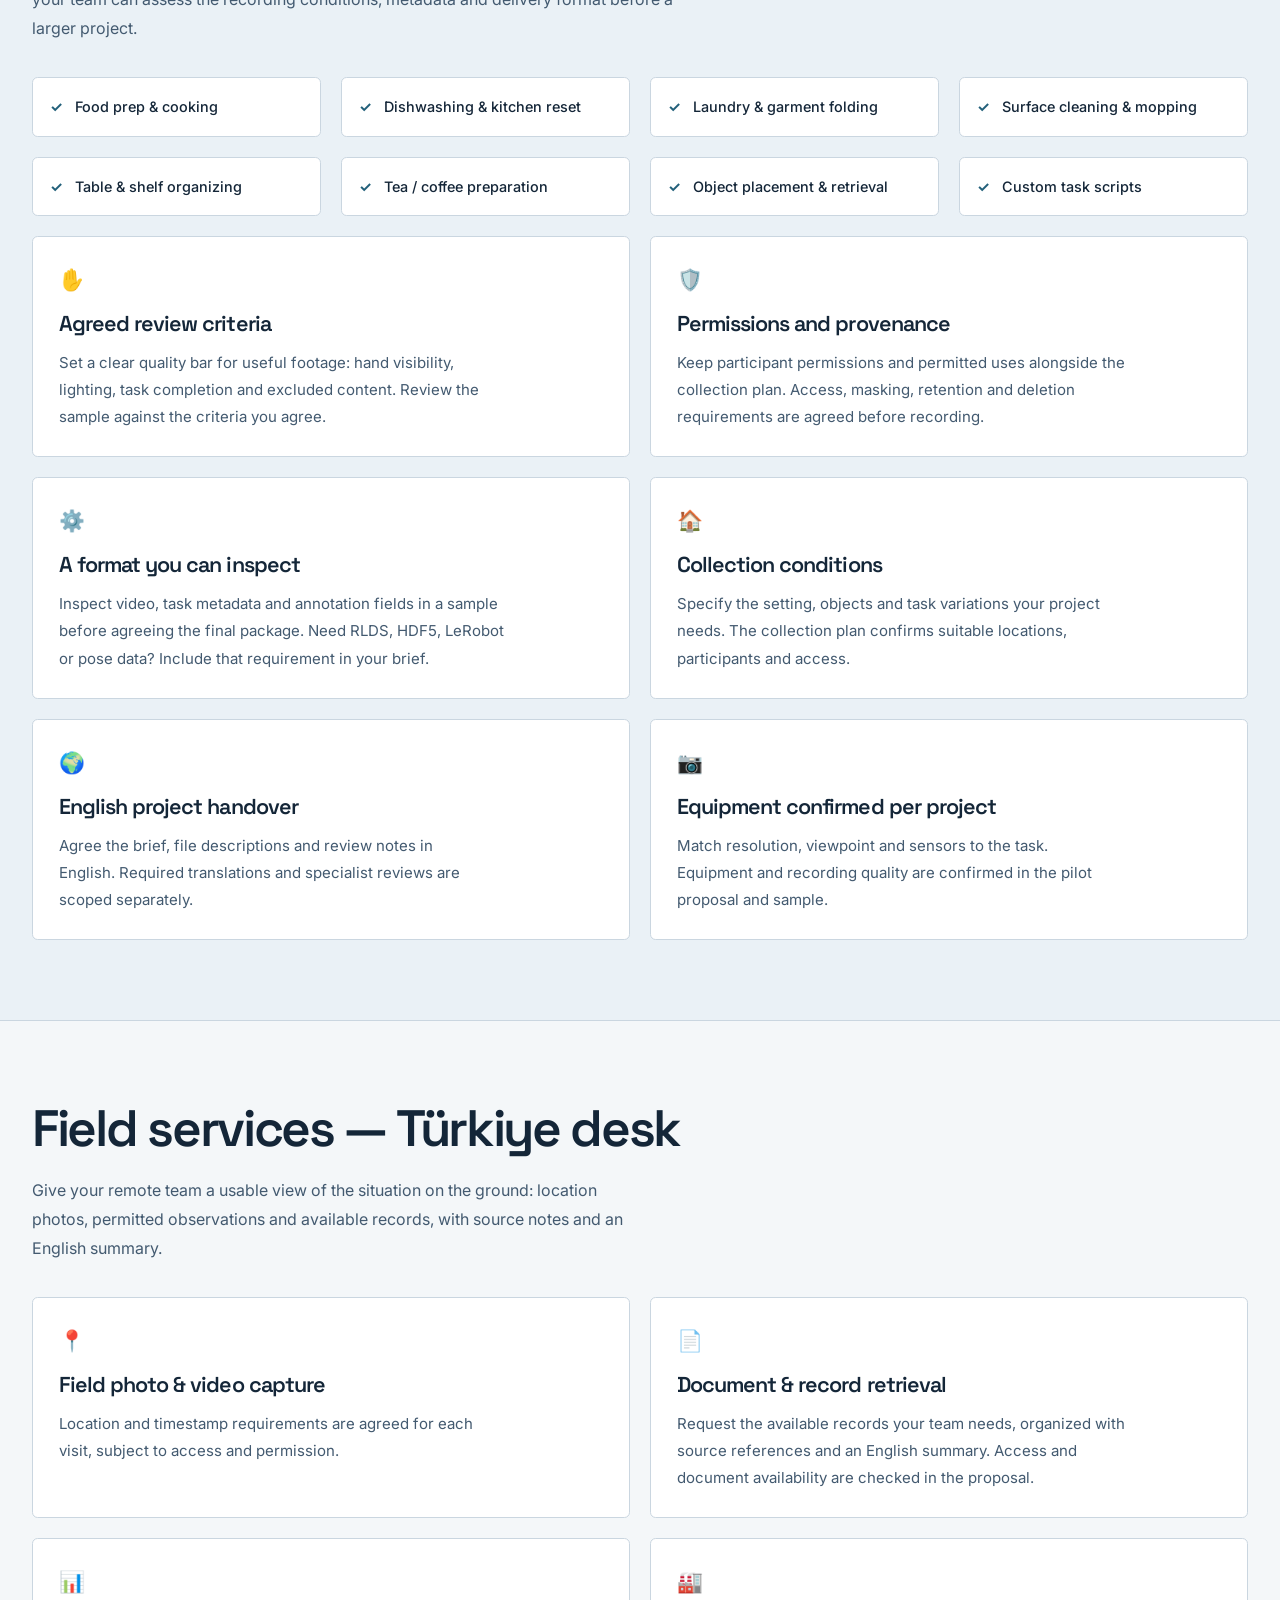
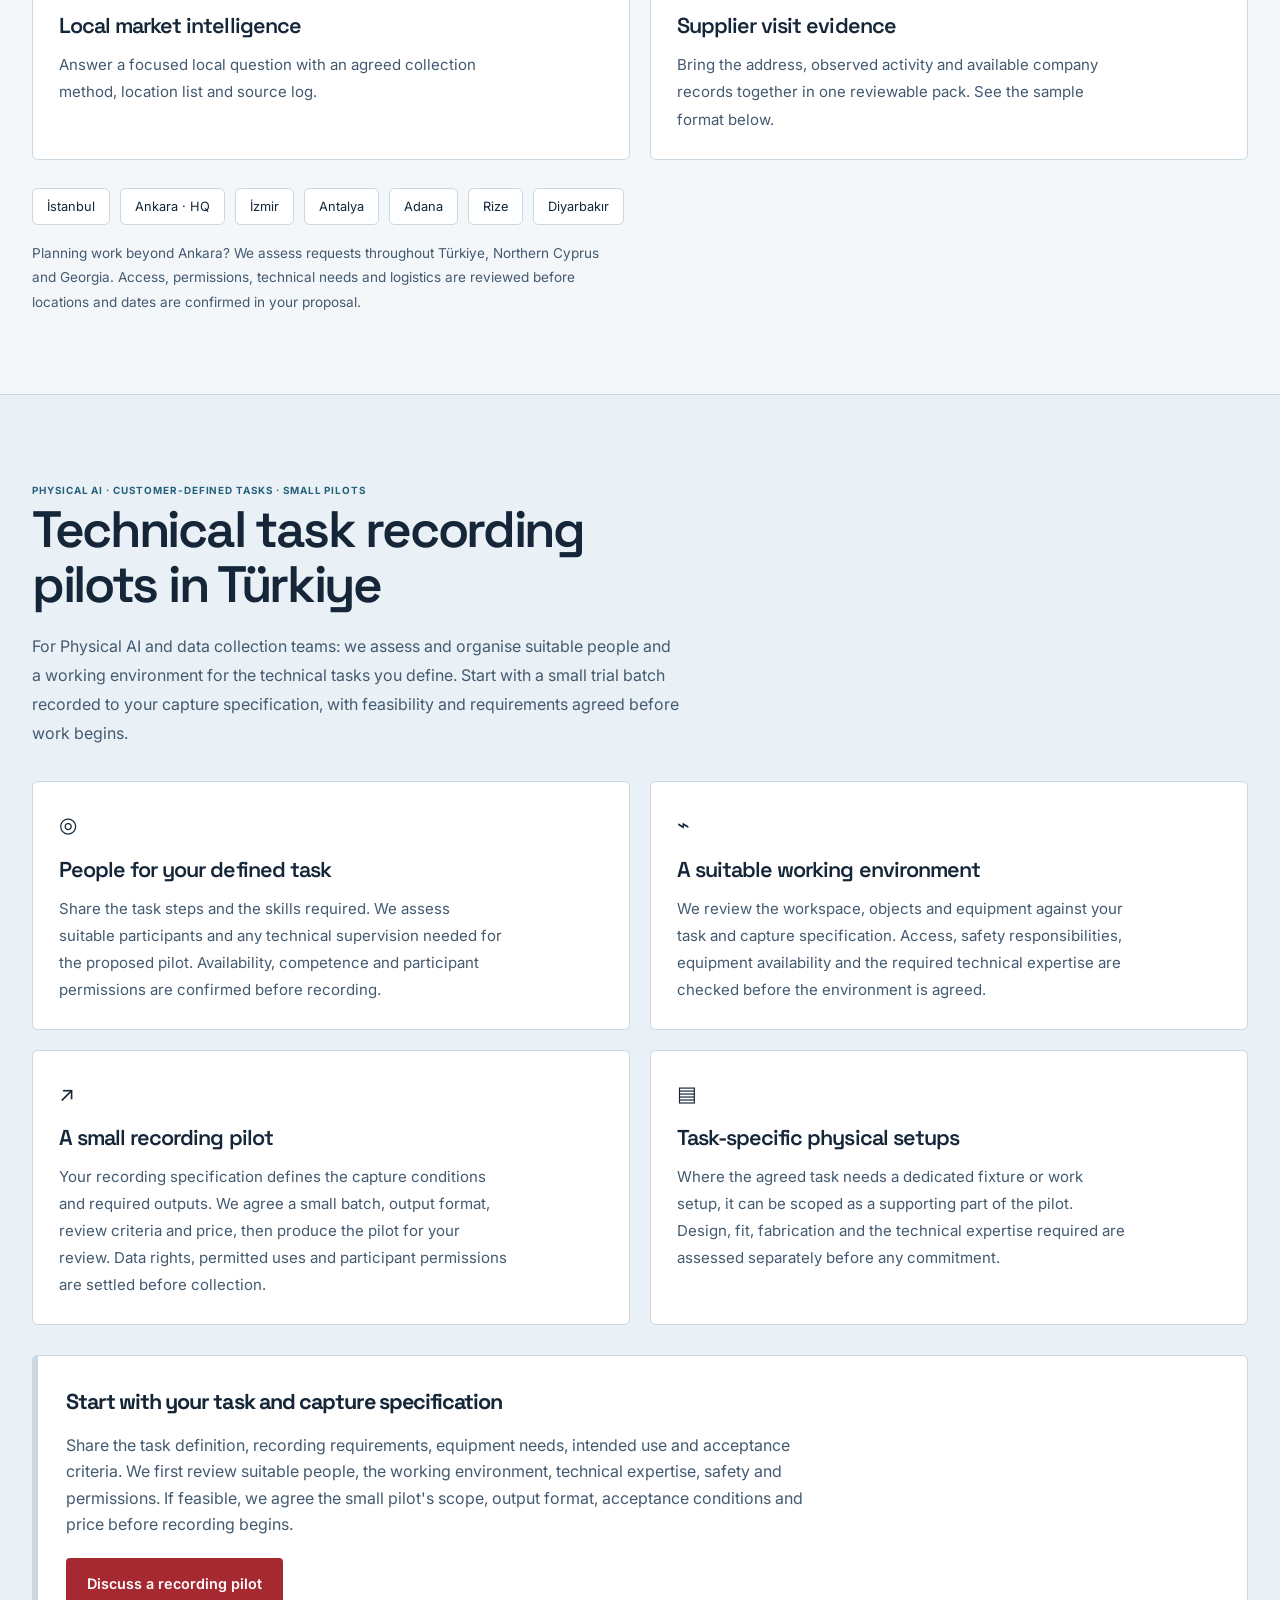
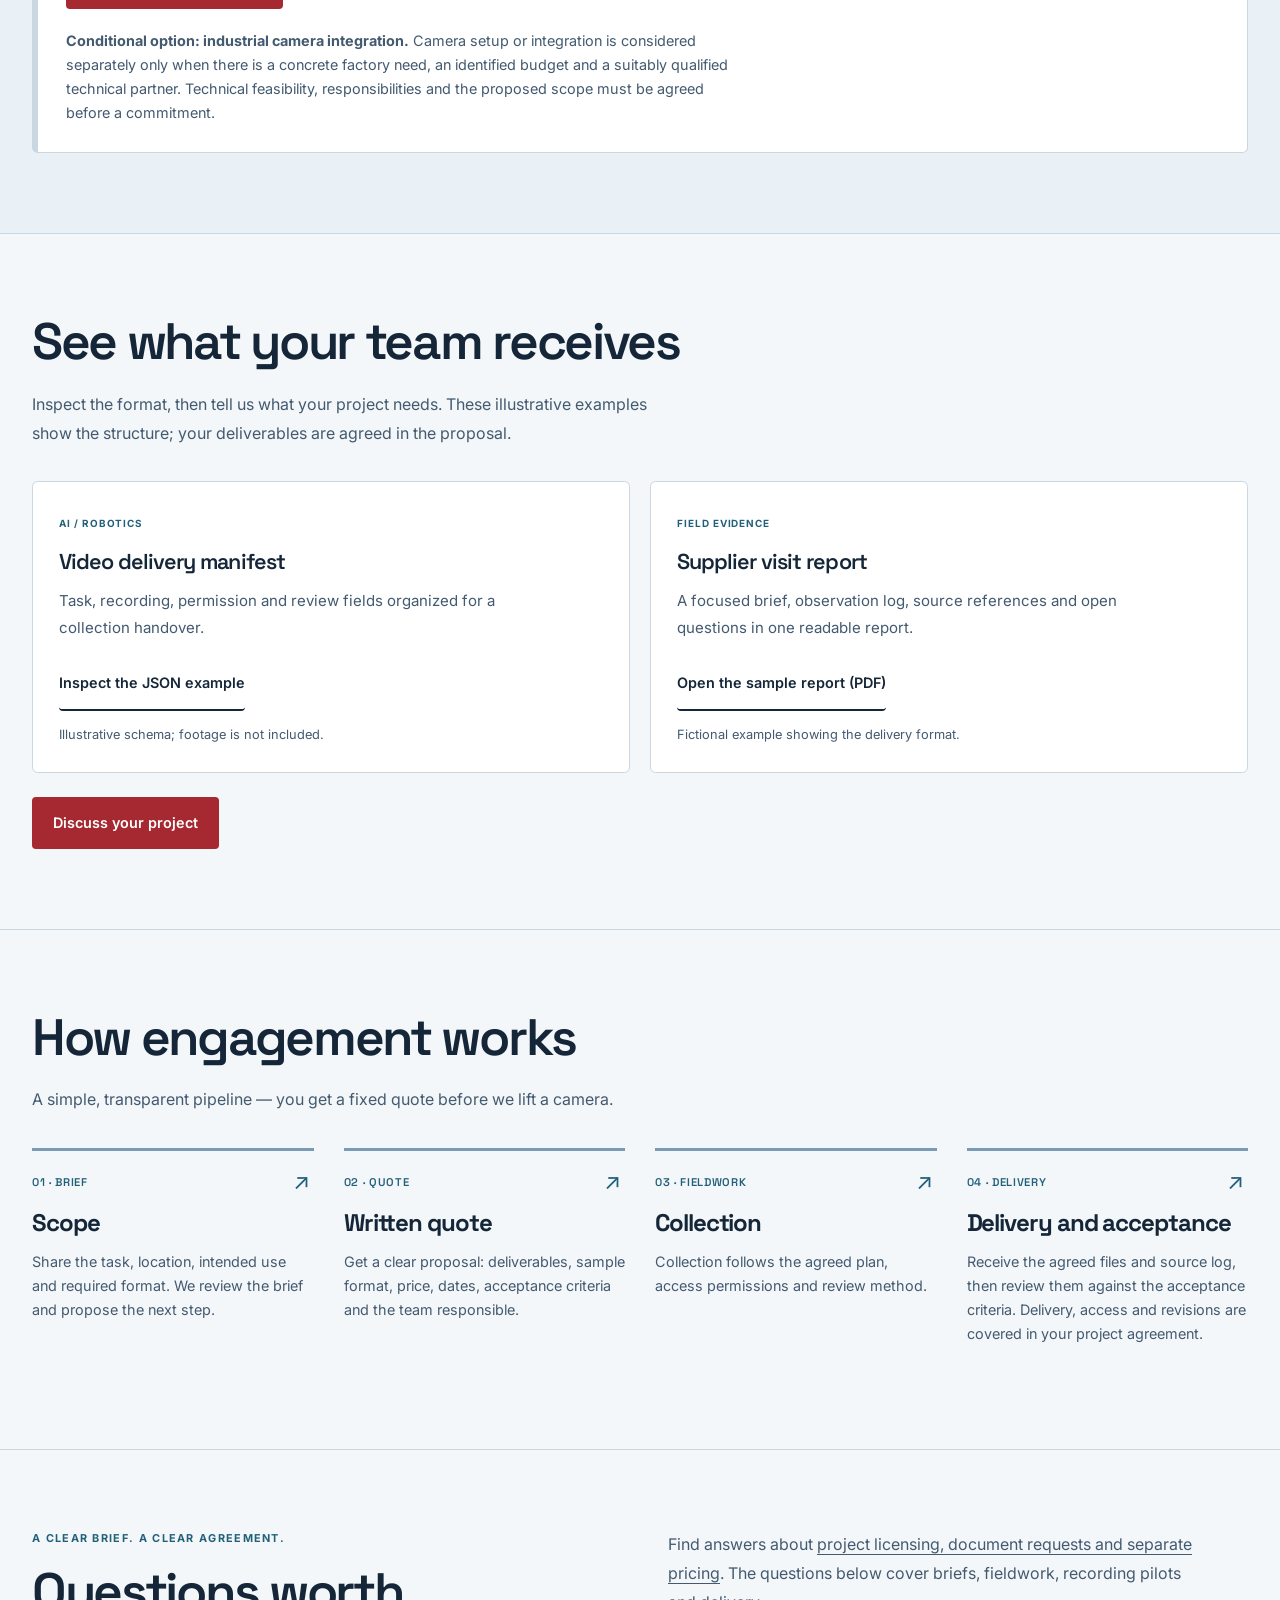
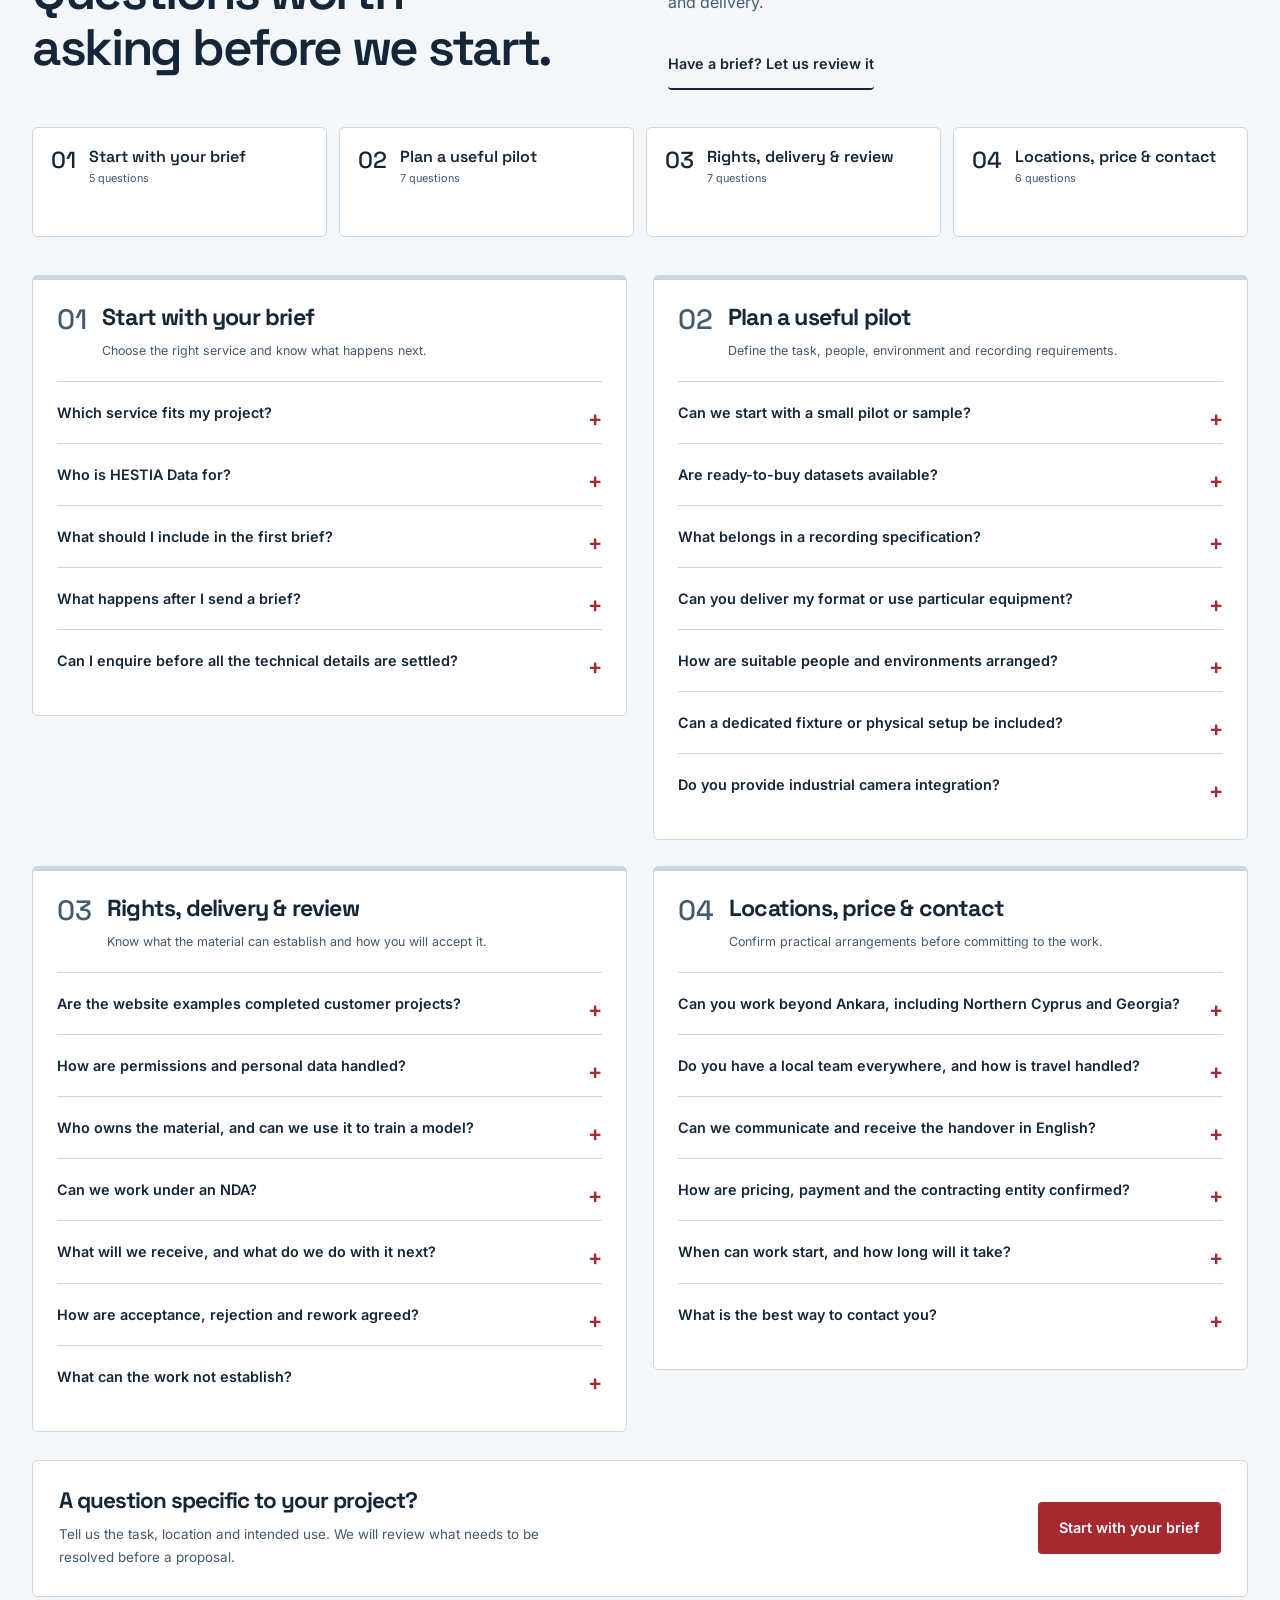
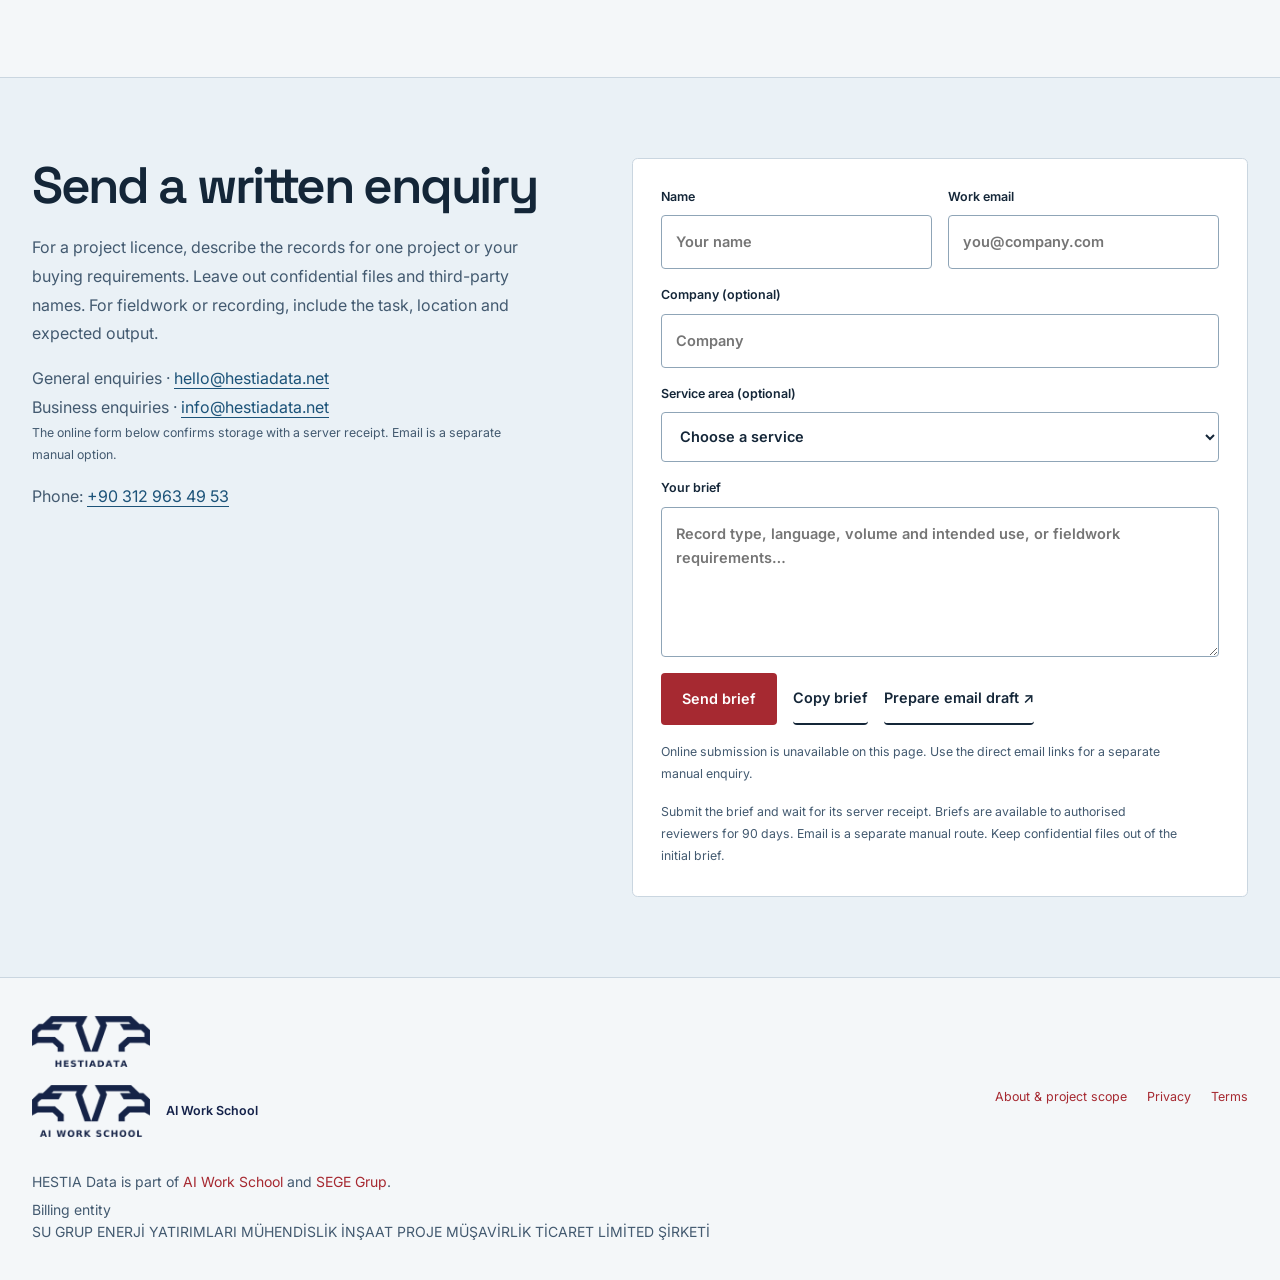
==== commit e49de569: "Revert the solar sample viewport and buyer brief changes from PR #12" ====
--- a/index.html
+++ b/index.html
@@ -91,10 +91,6 @@
 .archive-example ol{margin:0;padding:0 0 0 1.6rem}.archive-example li{padding:.45rem .3rem;border-top:1px solid var(--line)}.archive-example li span{display:block;font-size:.88rem;color:var(--muted)}
 .existing-services{margin:1.8rem 0 .65rem}
 @media(max-width:760px){.archive-routes{grid-template-columns:1fr}.hero-intro>.archive-example{order:5}.archive-routes article{scroll-margin-top:9rem}}
-@media (max-width: 760px) {
-  .home .hero-banner .hero-intro { row-gap: 1rem; padding-block-start: 2rem; }
-  .hero-banner .hero-copy .cta { order: 2; gap: .75rem; }
-}
 </style>
 <link rel="stylesheet" href="/assets/brand/hestiadata-logo.css?v=20261120-full">
 <link rel="stylesheet" href="/assets/hestia-site.css">
@@ -123,7 +119,7 @@
   <h1>Project records for <span>AI training and evaluation.</span></h1>
   <p class="lead">Tell us which records you need from a public- or private-sector construction project, power plant or industrial facility in Türkiye. HESTIA can supply the agreed records once we obtain written licensing rights from the relevant rights holder for that project.</p>
   <div class="cta">
-    <a class="btn" href="#contact" data-brief-service="archive-buyer">I need project data</a>
+    <a class="btn" href="#archive-buyers">I need project data</a>
     <a class="btn ghost" href="/assets/samples/solar-project-records-en.pdf" type="application/pdf">View synthetic solar sample (PDF)</a>
     <a class="btn ghost" href="#archive-owners">I hold project records</a>
   </div>
@@ -155,12 +151,11 @@
         <h3>For AI data buyers</h3>
         <p>You can request records from public- and private-sector construction projects, power plants and industrial facilities. For each project, specify the records, language, file format, approximate volume and intended use. Include your acceptance criteria, indicative budget and payment terms.</p>
         <ul>
-          <li><strong>Construction project</strong> · Drawings, technical specifications, technical questions and responses, approved revisions and site acceptance records.</li>
           <li><strong>Power plant</strong> · Approved project drawings, site revisions, and commissioning and acceptance records.</li>
           <li><strong>Industrial facility</strong> · Technical specifications, maintenance work orders, and inspection and quality test reports.</li>
         </ul>
-        <p>After you describe what you need, HESTIA agrees the scope and obtains written permission to license the requested records from the relevant rights holder in Türkiye. We price each project separately and sign a separate licence with you.</p>
-        <p>HESTIA is your sole point of contact for the quote, rights and technical questions, contract, delivery and payment. We invoice you for the agreed records. You and your downstream customers work through HESTIA for all source enquiries. We accept only requests that can be fulfilled without direct contact with the source.</p>
+        <p>HESTIA can supply the requested records after obtaining a written licence from the relevant rights holder for that project. We price each project separately and sign a separate licence with you.</p>
+        <p>HESTIA is your sole point of contact for contracting, delivery and payment. We invoice you for the agreed records. You and your downstream customers also work through HESTIA for rights checks and technical questions. We accept only requests that can be fulfilled without direct contact with the source.</p>
         <p>The licence identifies the permitted uses and users, duration and any exclusivity. If you need engineering review, matching or annotation, include it in your scope.</p>
         <a class="btn" href="#contact" data-brief-service="archive-buyer">Describe the data you need</a>
       </article>
@@ -354,8 +349,7 @@
       </div>
       <label>Company (optional)<input name="company" maxlength="200" autocomplete="organization" placeholder="Company"></label>
       <label>Service area (optional)<select id="brief-service" name="service"><option value="">Choose a service</option><option value="archive-owner">Archive owner</option><option value="archive-buyer">AI data buyer</option><option value="AI training data">AI training data</option><option value="Field services">Field services</option><option value="Physical AI recording pilot">Physical AI recording pilot</option></select></label>
-      <p id="brief-licensing-guide" class="form-note">For a buyer request, cover one project. Include the sector, record types, language and file format, estimated volume, intended use, acceptance criteria, budget and proposed payment period. Leave out project names, confidential files and rights-holder contact details.</p>
-      <label>Your brief<textarea name="brief" aria-describedby="brief-licensing-guide" required="" maxlength="5000" rows="5" placeholder="Record type, language, volume and intended use, or fieldwork requirements…"></textarea></label>
+      <label>Your brief<textarea name="brief" required="" maxlength="5000" rows="5" placeholder="Record type, language, volume and intended use, or fieldwork requirements…"></textarea></label>
       <div class="hero-actions">
         <button id="prepare-brief" class="btn" style="width:fit-content" type="submit" disabled>Send brief</button>
         <button id="copy-brief" class="btn ghost" style="width:fit-content" type="button" disabled>Copy brief</button>
